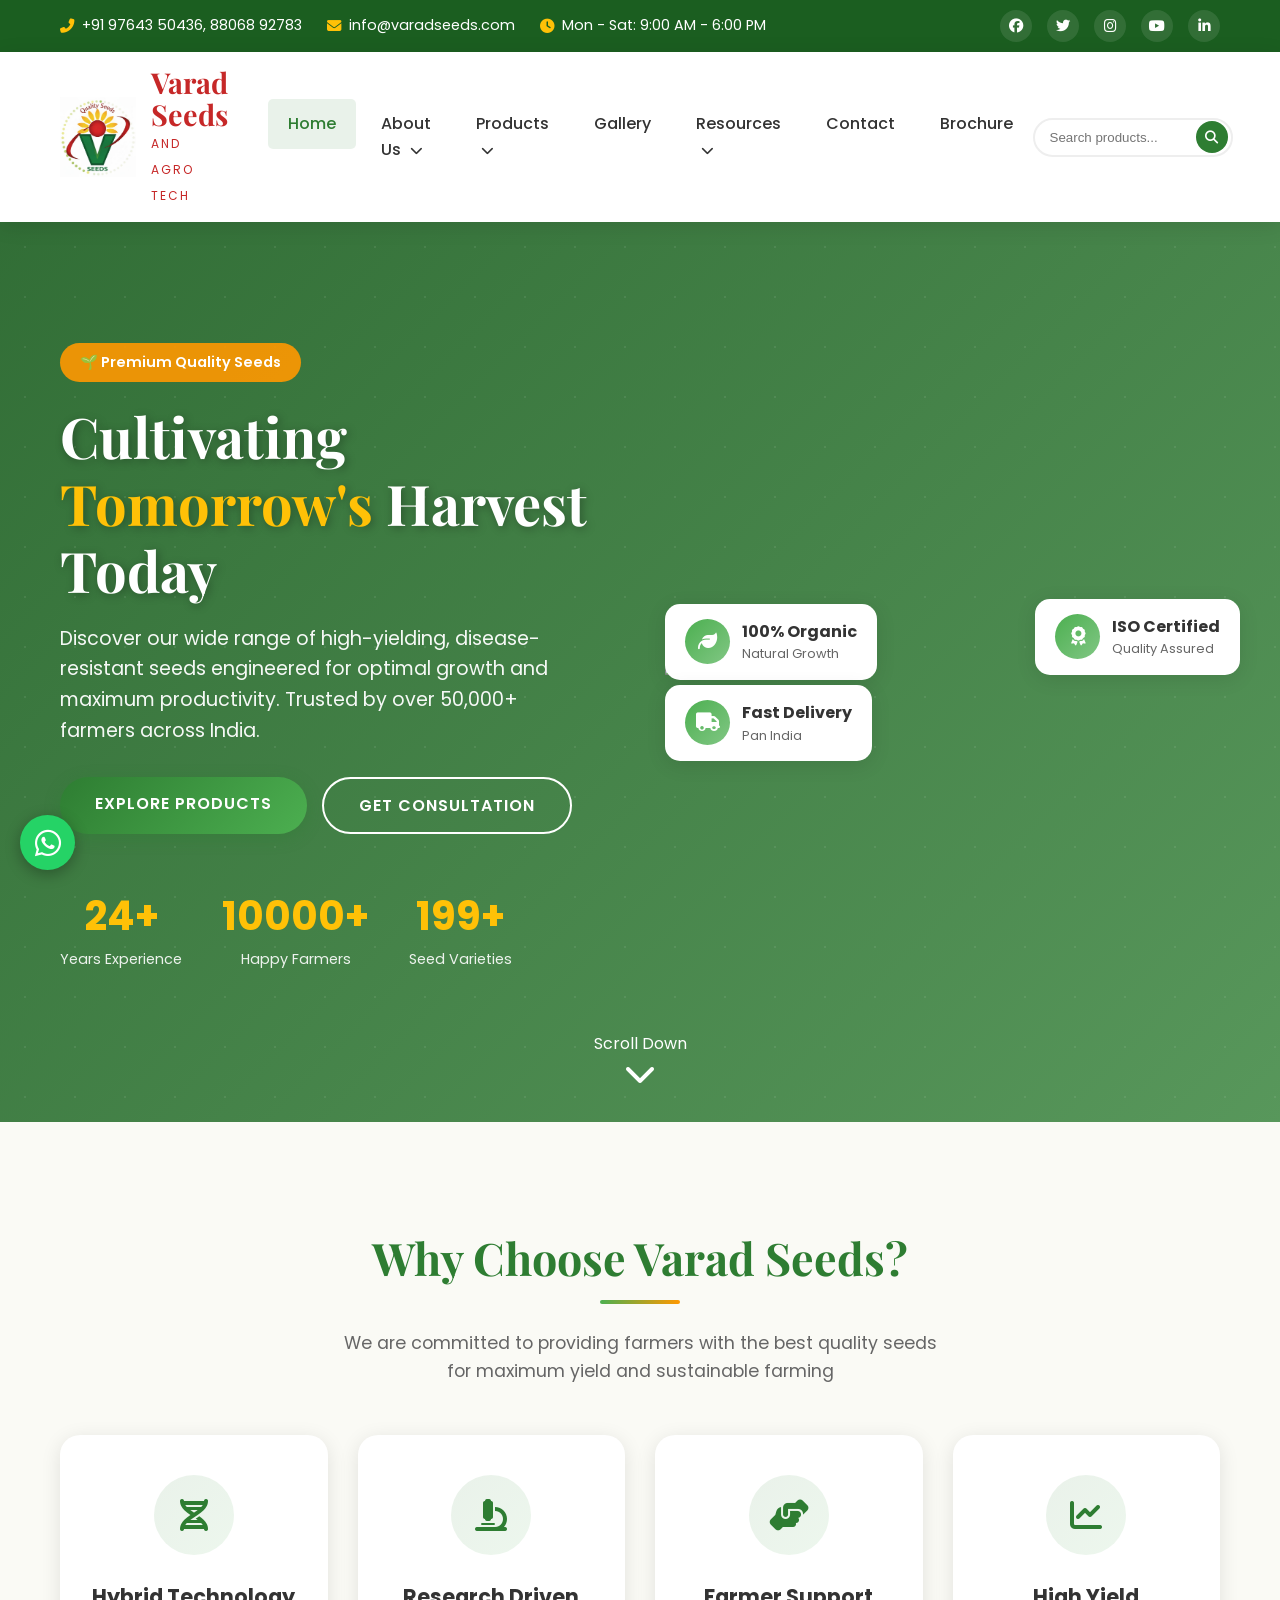
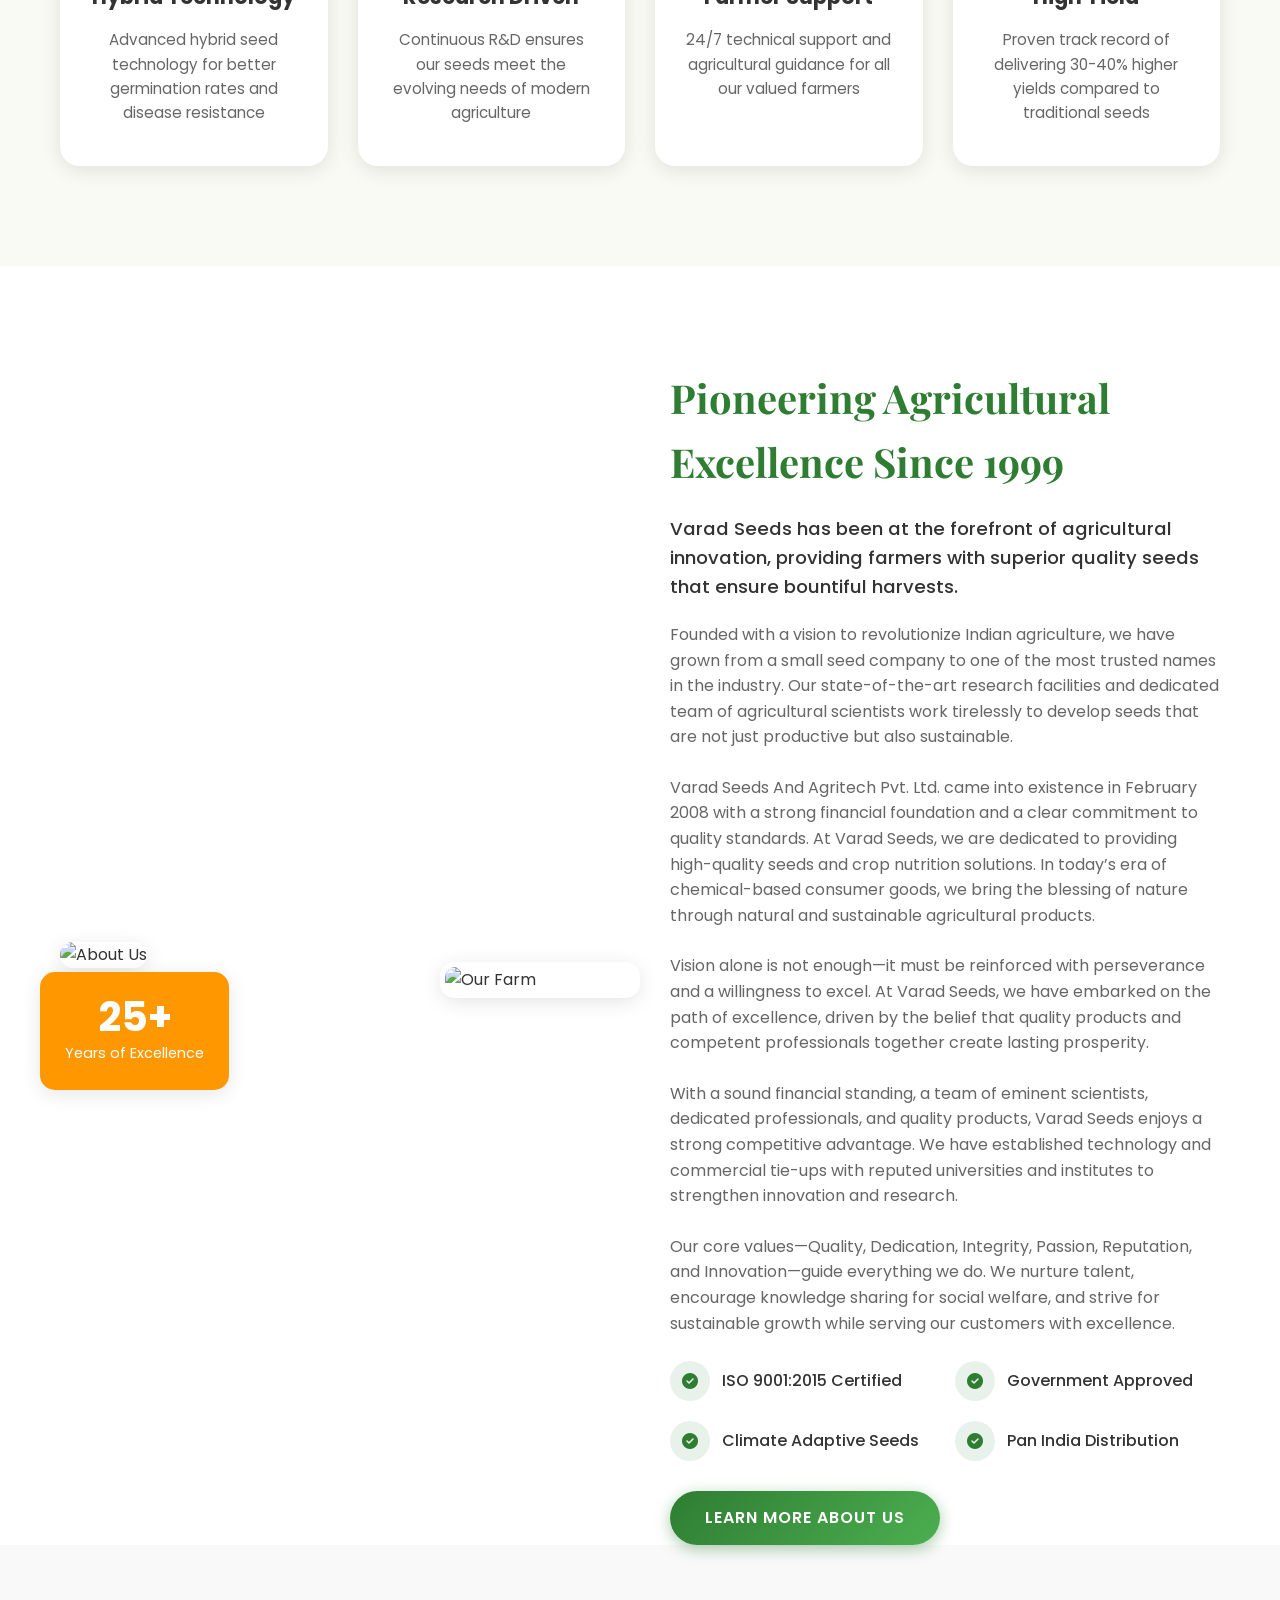
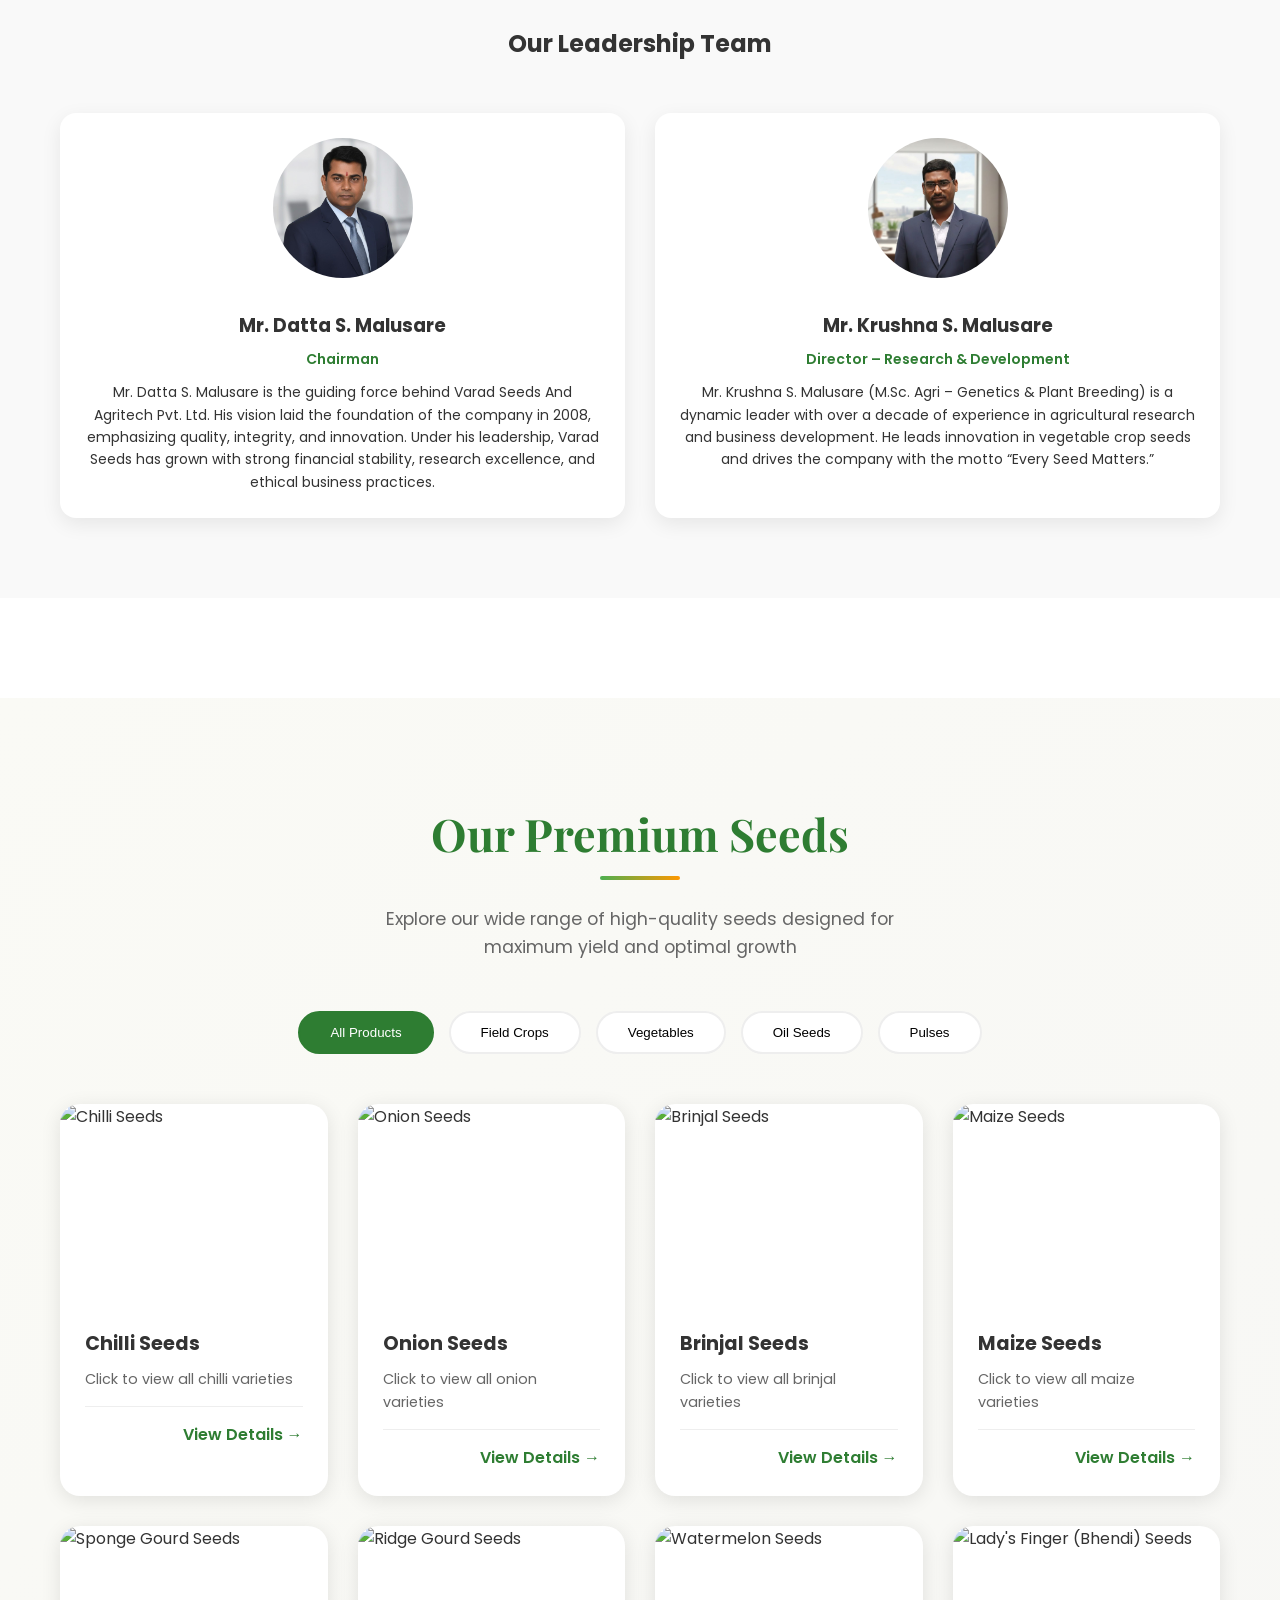
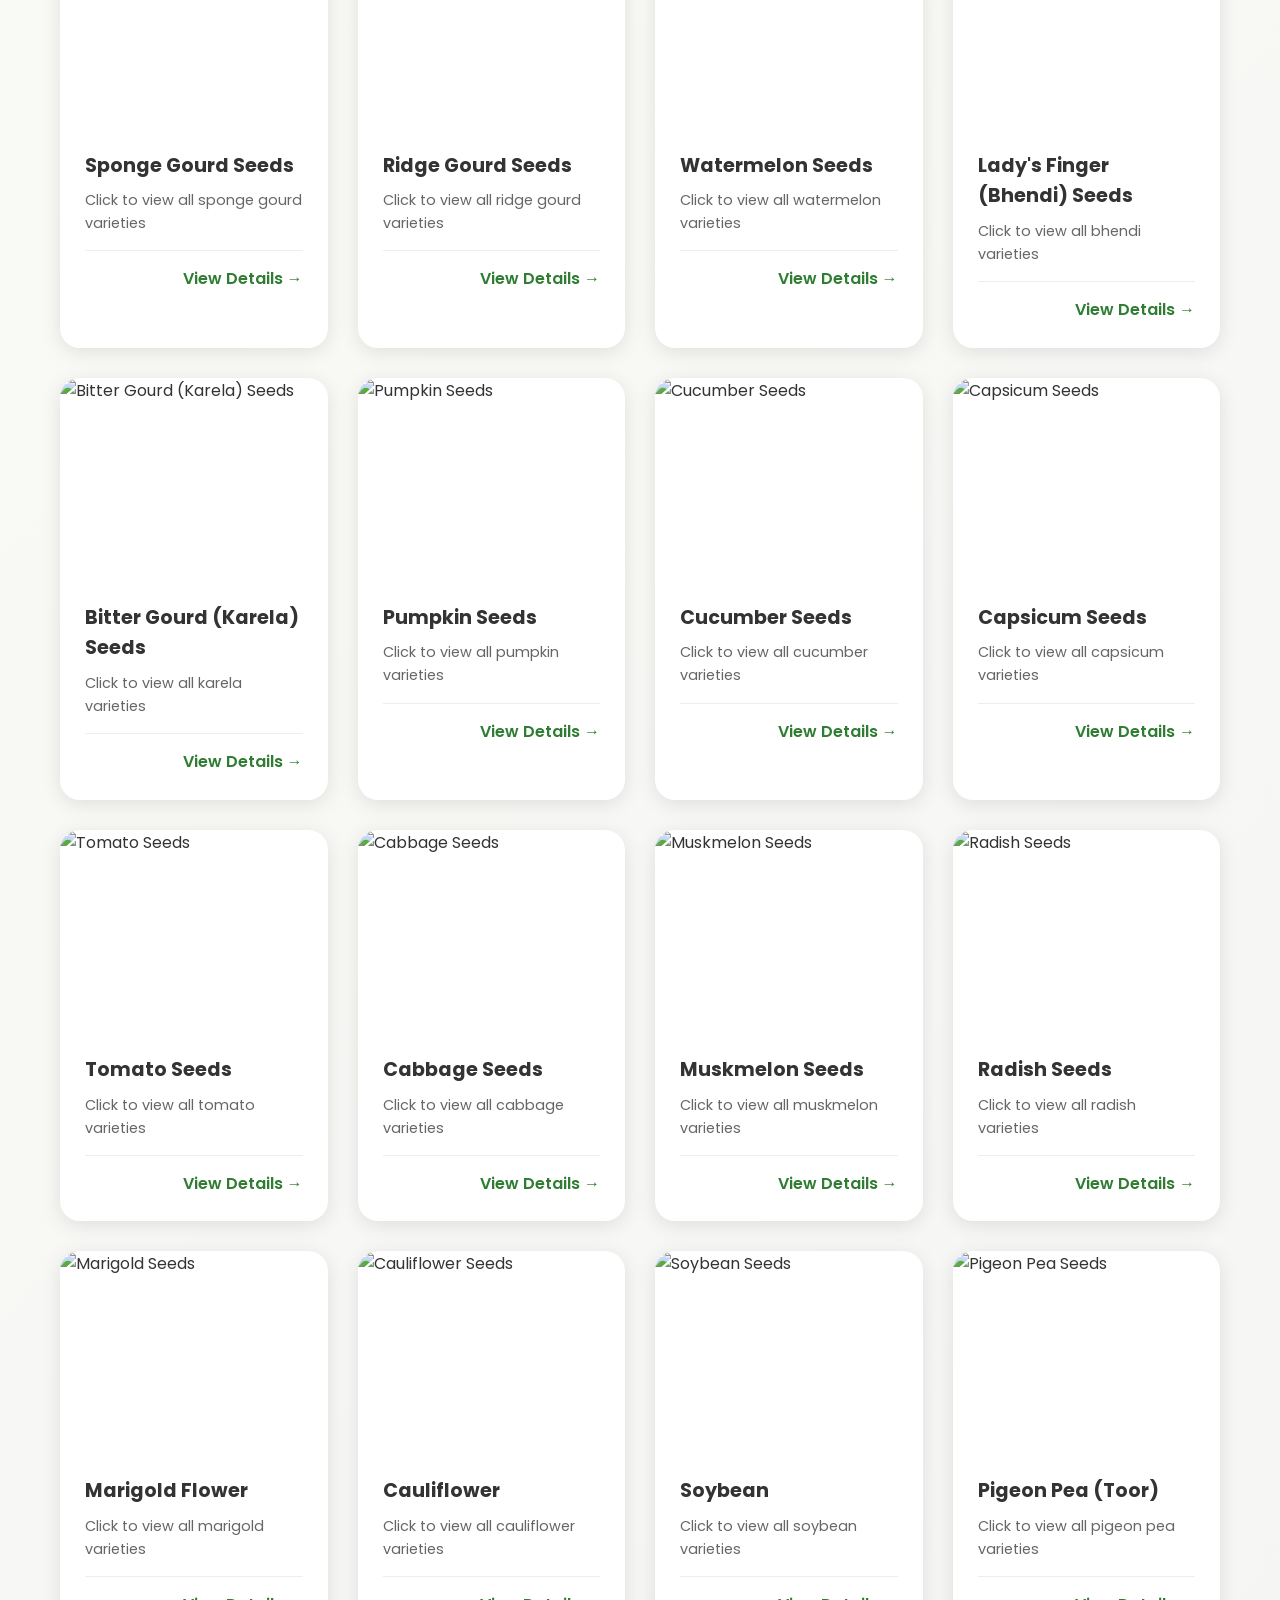
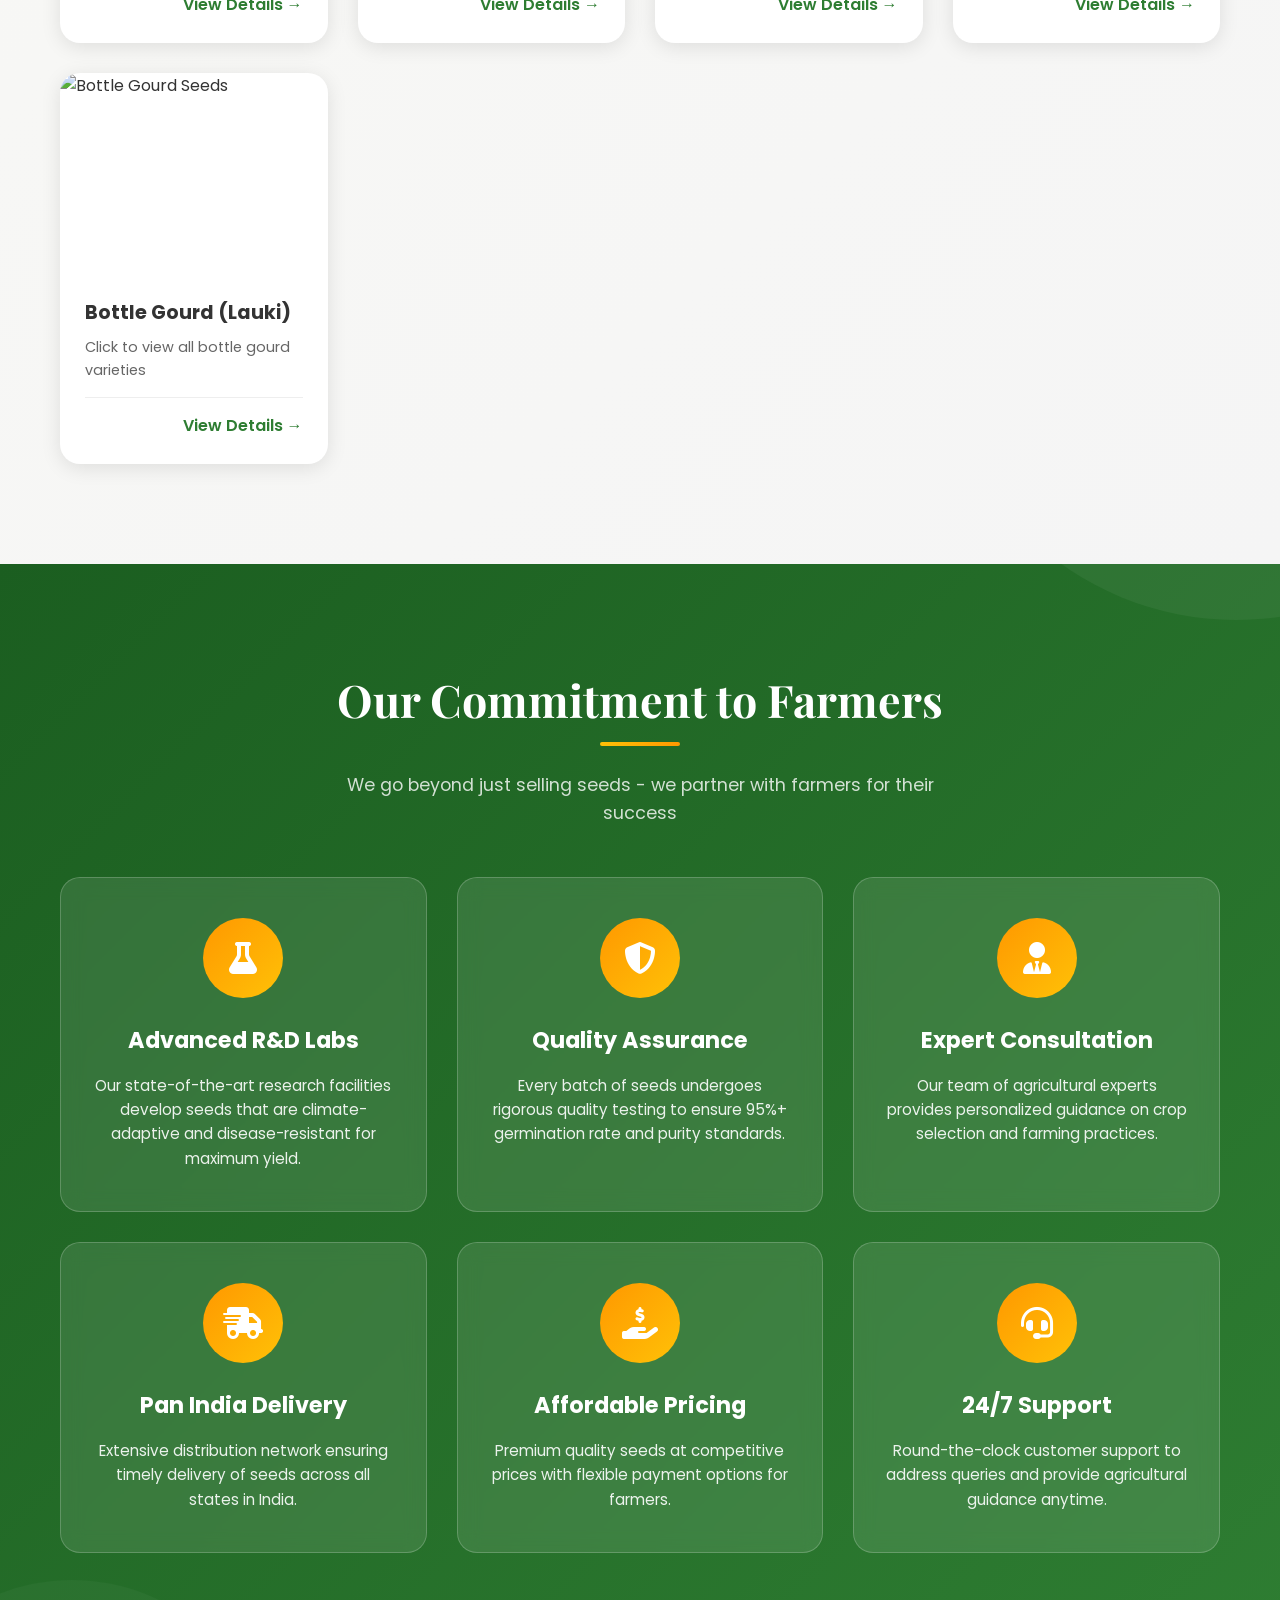
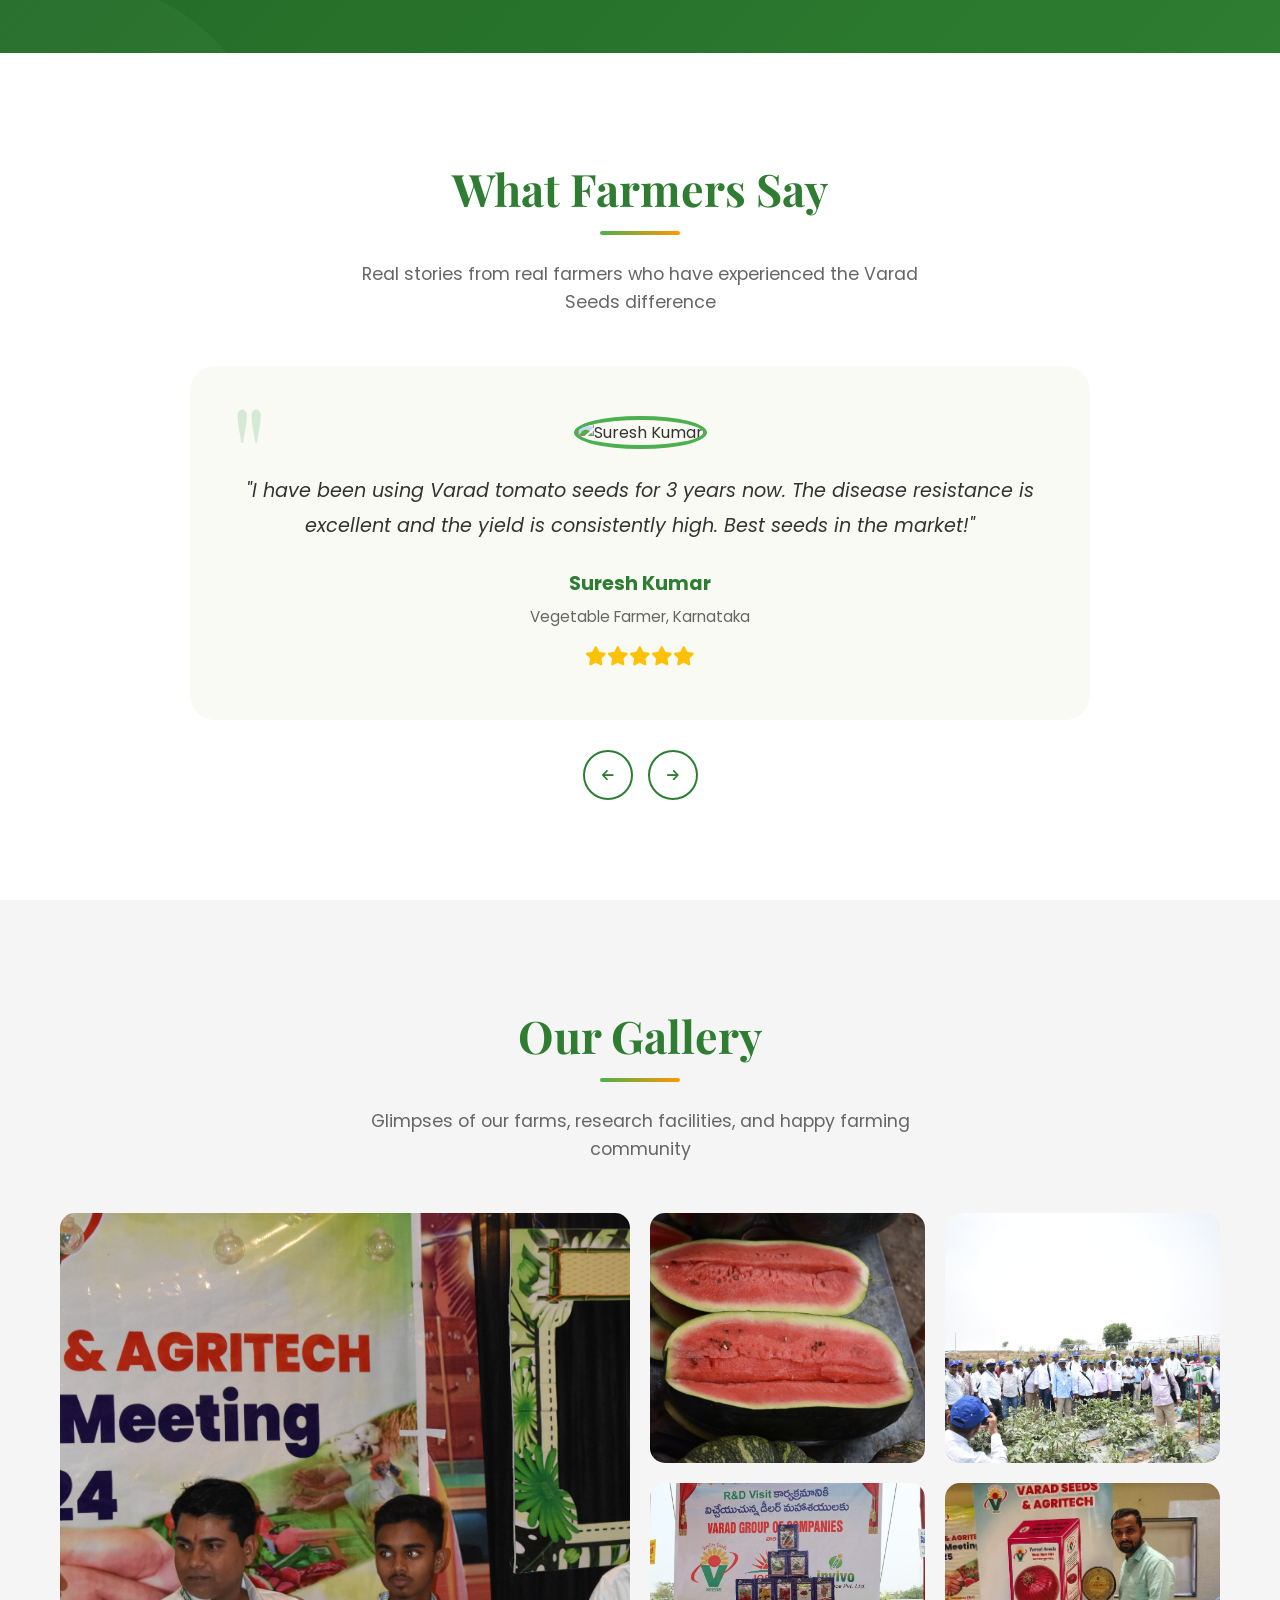
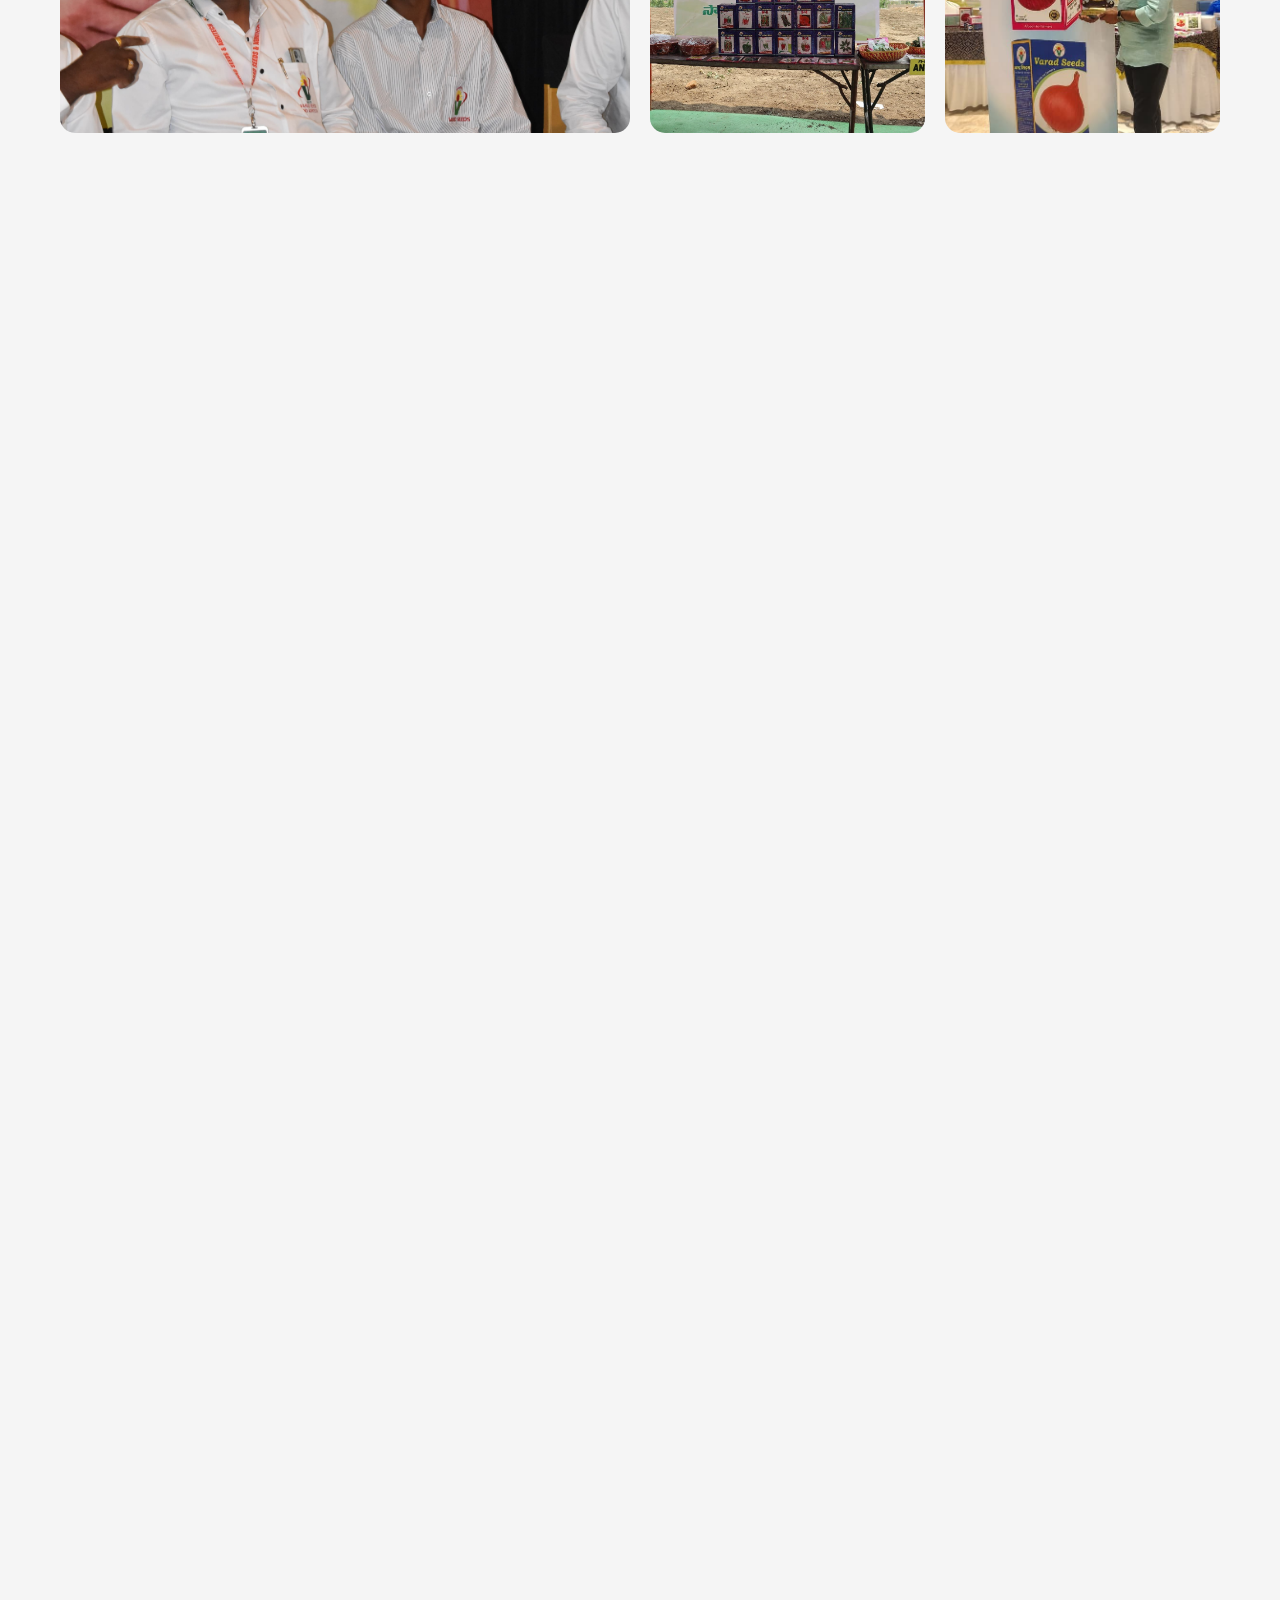
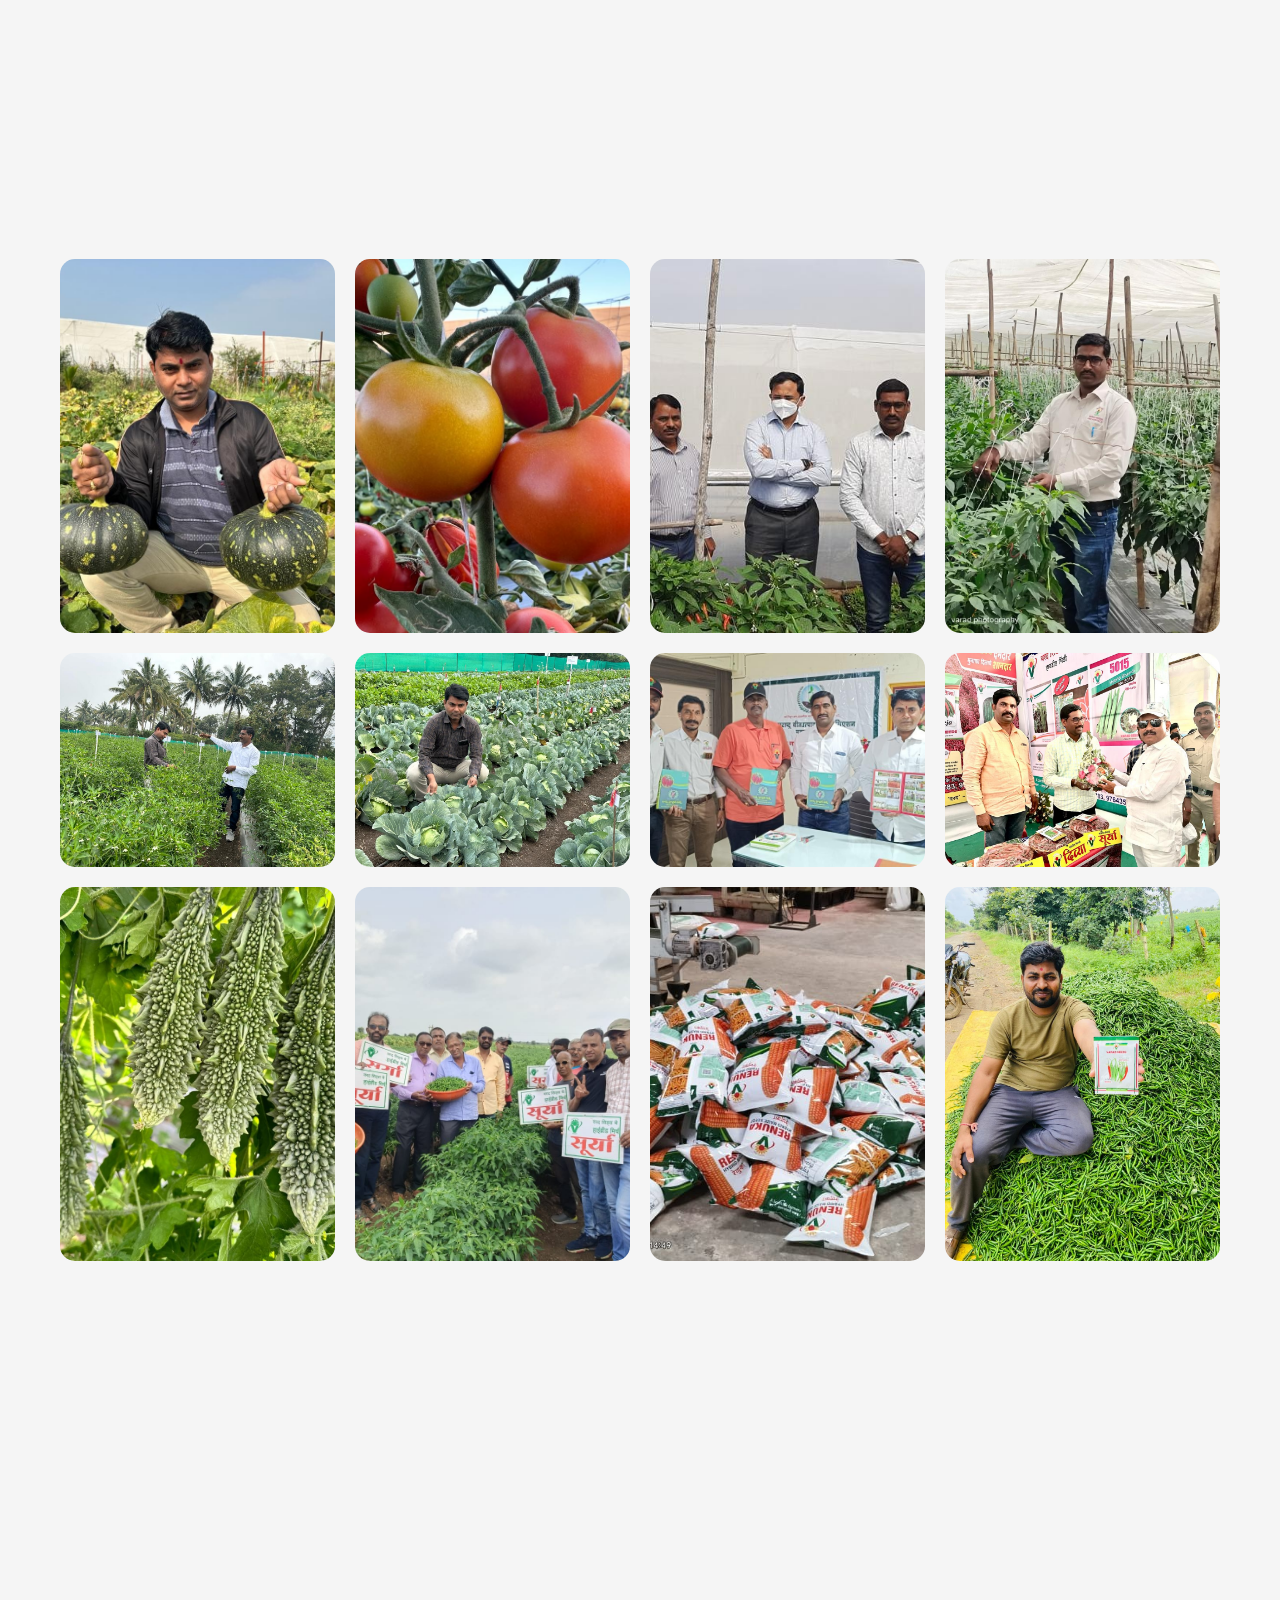
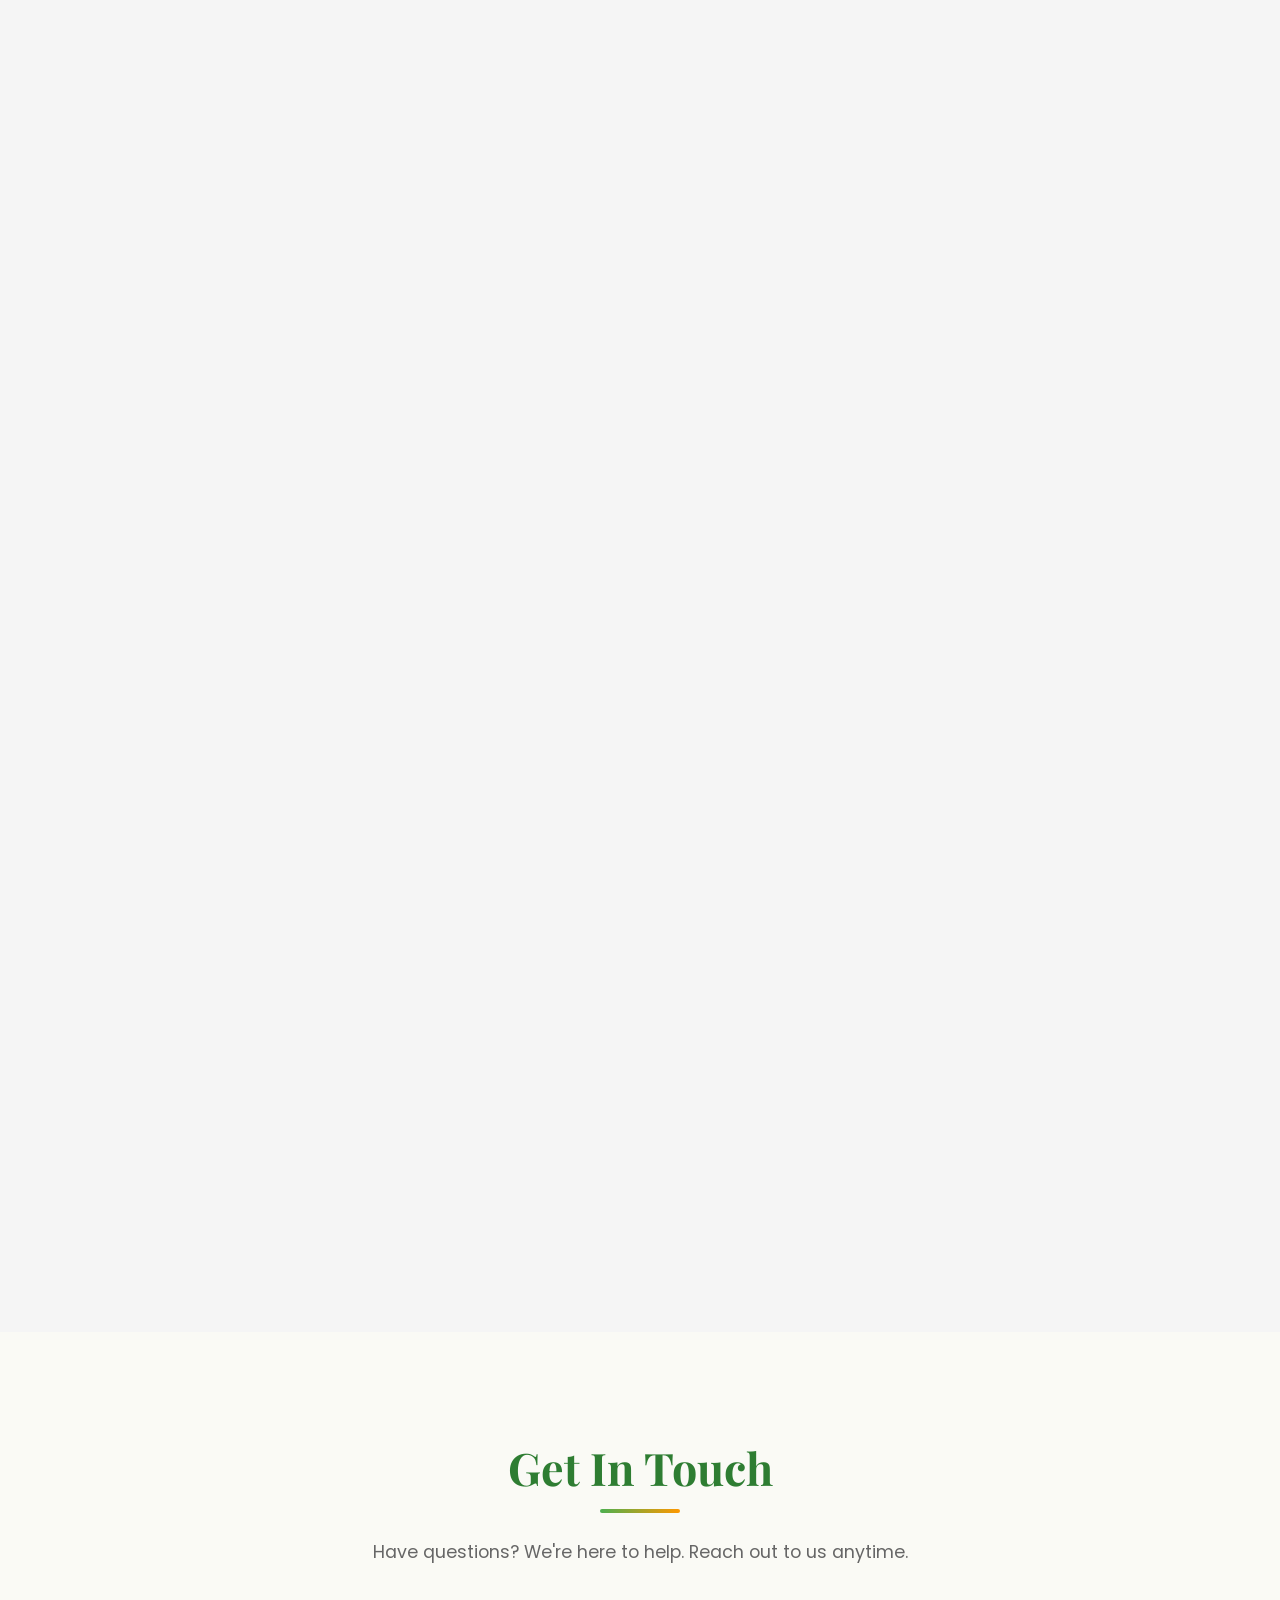
==== index.html @ 97a88491 "Update index.html" ====
<!DOCTYPE html>
  <html lang="en">
  <head>
      <meta charset="UTF-8">
      <meta name="viewport" content="width=device-width, initial-scale=1.0">
      <meta name="description" content="Varad Seeds is a trusted agricultural seed supplier providing high-quality hybrid and crop seeds for farmers across India. Explore vegetable, field crop and specialty seeds with proven yield performance." />
<meta name="robots" content="index, follow" />
<link rel="canonical" href="https://varadseeds.COM/" />

      <title>Varad Seeds | Quality Agricultural & Hybrid Seeds Supplier in India</title>
      <link href="https://fonts.googleapis.com/css2?family=Poppins:wght@300;400;500;600;700;800&family=Playfair+Display:wght@700&display=swap" rel="stylesheet">
      <link rel="stylesheet" href="https://cdnjs.cloudflare.com/ajax/libs/font-awesome/6.4.0/css/all.min.css">
      
      <meta property="og:title" content="Varad Seeds | Quality Agricultural & Hybrid Seeds" />
<meta property="og:description" content="Trusted seed supplier for farmers across India. Explore high-yield hybrid and crop seed varieties." />
<meta property="og:url" content="https://VARADSEEDS.COM/" />
<meta property="og:type" content="website" />
<meta property="og:image" content="https://VARADSEEDS.COM/assets/images/varadseeds.png" />

<meta name="twitter:card" content="summary_large_image" />
<meta name="twitter:title" content="Varad Seeds | Quality Agricultural & Hybrid Seeds" />
<meta name="twitter:description" content="Trusted seed supplier for farmers across India." />
<meta name="twitter:image" content="https://VARADSEEDS.COM/assets/images/varadseeds.png" />

      <style>
           /* ==================== CSS RESET & VARIABLES ==================== */
          /* ===== Chilli Catalog Modal Layout ===== */
  .modal-content.modal-wide{
      max-width: 1100px;
      width: 95%;
  }
  
  .chilli-modal{
      padding: 30px;
  }
  
  .chilli-header{
      display:flex;
      justify-content:space-between;
      align-items:center;
      gap: 15px;
      margin-bottom: 18px;
  }
  
  .chilli-title{
      font-family: 'Playfair Display', serif;
      font-size: 2rem;
      color: var(--primary-green);
  }
  
  .chilli-sub{
      color: var(--text-light);
      margin-top: 4px;
      font-size: 0.95rem;
  }
  
  .chilli-grid{
      display:grid;
      grid-template-columns: repeat(3, 1fr);
      gap: 16px;
      margin-top: 18px;
  }
  
  .chilli-card{
      background: var(--bg-cream);
      border: 1px solid #eee;
      border-radius: 16px;
      overflow:hidden;
      box-shadow: var(--shadow);
      cursor:pointer;
      transition: var(--transition);
  }
  
  .chilli-card:hover{
      transform: translateY(-6px);
      box-shadow: var(--shadow-hover);
  }
  
  .chilli-card img{
      width:100%;
      height:170px;
      object-fit:cover;
      display:block;
  }
  
  .chilli-card .cc-body{
      padding: 14px 16px;
  }
  
  .chilli-card .cc-body h4{
      margin: 0 0 6px;
      color: var(--text-dark);
  }
  
  .chilli-card .cc-body p{
      margin: 0;
      color: var(--text-light);
      font-size: 0.9rem;
  }
  
  .chilli-detail{
      display:grid;
      grid-template-columns: 1.1fr 1fr;
      gap: 18px;
      margin-top: 10px;
      align-items: start;
  }
  
  .chilli-detail-left{
      background: var(--bg-light);
      border: 1px solid #eee;
      border-radius: 18px;
      overflow:hidden;
  }
  
  .chilli-detail-left img{
      width:100%;
      height: 420px;
      object-fit: contain;
      background: #fff;
      display:block;
  }
  
  
  .chilli-actions{
      display:flex;
      gap: 12px;
      flex-wrap: wrap;
      padding: 14px 16px;
  }
  
  /* modal entry motion */
  .modal.active .modal-content{
      animation: chilliPop 220ms ease-out;
  }
  @keyframes chilliPop{
      from{ transform: scale(0.94) translateY(10px); opacity: 0.2; }
      to{ transform: scale(1) translateY(0); opacity: 1; }
  }
  
  /* responsive */
  @media (max-width: 992px){
      .chilli-grid{ grid-template-columns: repeat(2, 1fr); }
      .chilli-detail{ grid-template-columns: 1fr; }
      .chilli-detail-left img{ height: 320px; }
  }
  @media (max-width: 520px){
      .chilli-grid{ grid-template-columns: 1fr; }
  }
  
          :root {
              --primary-green: #2e7d32;
              --secondary-green: #4caf50;
              --light-green: #81c784;
              --dark-green: #1b5e20;
              --accent-orange: #ff9800;
              --accent-yellow: #ffc107;
              --text-dark: #333333;
              --text-light: #666666;
              --bg-light: #f5f5f5;
              --bg-cream: #fafaf5;
              --white: #ffffff;
              --shadow: 0 4px 20px rgba(0,0,0,0.1);
              --shadow-hover: 0 8px 30px rgba(0,0,0,0.15);
              --transition: all 0.3s ease;
          }
  
          * {
              margin: 0;
              padding: 0;
              box-sizing: border-box;
          }
  
          html {
              scroll-behavior: smooth;
          }
  
          body {
              font-family: 'Poppins', sans-serif;
              line-height: 1.6;
              color: var(--text-dark);
              overflow-x: hidden;
          }
  
          a {
              text-decoration: none;
              color: inherit;
          }
  
          ul {
              list-style: none;
          }
  
          img {
              max-width: 100%;
              height: auto;
          }
  
          .container {
              max-width: 1200px;
              margin: 0 auto;
              padding: 0 20px;
          }
  
          .section-title {
              text-align: center;
              margin-bottom: 50px;
          }
  
          .section-title h2 {
              font-family: 'Playfair Display', serif;
              font-size: 2.8rem;
              color: var(--primary-green);
              margin-bottom: 15px;
              position: relative;
              display: inline-block;
          }
  
          .section-title h2::after {
              content: '';
              position: absolute;
              bottom: -10px;
              left: 50%;
              transform: translateX(-50%);
              width: 80px;
              height: 4px;
              background: linear-gradient(90deg, var(--secondary-green), var(--accent-orange));
              border-radius: 2px;
          }
  
          .section-title p {
              color: var(--text-light);
              font-size: 1.1rem;
              max-width: 600px;
              margin: 20px auto 0;
          }
  
          .btn {
              display: inline-block;
              padding: 14px 35px;
              border-radius: 50px;
              font-weight: 600;
              font-size: 1rem;
              cursor: pointer;
              transition: var(--transition);
              border: none;
              text-transform: uppercase;
              letter-spacing: 1px;
          }
  
          .btn-primary {
              background: linear-gradient(135deg, var(--primary-green), var(--secondary-green));
              color: var(--white);
              box-shadow: 0 4px 15px rgba(46, 125, 50, 0.4);
          }
  
          .btn-primary:hover {
              transform: translateY(-3px);
              box-shadow: 0 6px 25px rgba(46, 125, 50, 0.5);
          }
  
          .btn-secondary {
              background: transparent;
              color: var(--white);
              border: 2px solid var(--white);
          }
  
          .btn-secondary:hover {
              background: var(--white);
              color: var(--primary-green);
          }
  
          /* ==================== PRELOADER ==================== */
          .preloader {
              position: fixed;
              top: 0;
              left: 0;
              width: 100%;
              height: 100%;
              background: var(--white);
              display: flex;
              justify-content: center;
              align-items: center;
              z-index: 10000;
              transition: opacity 0.5s ease, visibility 0.5s ease;
          }
  
          .preloader.hidden {
              opacity: 0;
              visibility: hidden;
          }
  
          /* ==================== PRELOADER (LOGO + ROTATING DOTS) ==================== */
  .loader-logo{
    position: relative;
    width: 160px;
    height: 160px;
    display: grid;
    place-items: center;
  }
  
  .loader-logo-img{
    width: 110px;
    height: 110px;
    object-fit: contain;
  }
  
  .loader-ring{
    position: absolute;
    inset: 0;
    border-radius: 50%;
    animation: ringRotate 10s linear infinite;
    background:
      radial-gradient(circle, var(--primary-green) 5px, transparent 6px) 50% 6% / 12px 12px no-repeat,
      radial-gradient(circle, var(--primary-green) 5px, transparent 6px) 72% 12% / 12px 12px no-repeat,
      radial-gradient(circle, var(--primary-green) 5px, transparent 6px) 88% 28% / 12px 12px no-repeat,
      radial-gradient(circle, var(--primary-green) 5px, transparent 6px) 94% 50% / 12px 12px no-repeat,
      radial-gradient(circle, var(--primary-green) 5px, transparent 6px) 88% 72% / 12px 12px no-repeat,
      radial-gradient(circle, var(--primary-green) 5px, transparent 6px) 72% 88% / 12px 12px no-repeat,
      radial-gradient(circle, var(--primary-green) 5px, transparent 6px) 50% 94% / 12px 12px no-repeat,
      radial-gradient(circle, var(--primary-green) 5px, transparent 6px) 28% 88% / 12px 12px no-repeat,
      radial-gradient(circle, var(--primary-green) 5px, transparent 6px) 12% 72% / 12px 12px no-repeat,
      radial-gradient(circle, var(--primary-green) 5px, transparent 6px) 6% 50% / 12px 12px no-repeat,
      radial-gradient(circle, var(--primary-green) 5px, transparent 6px) 12% 28% / 12px 12px no-repeat,
      radial-gradient(circle, var(--primary-green) 5px, transparent 6px) 28% 12% / 12px 12px no-repeat;
  }
  
  @keyframes ringRotate{
    from { transform: rotate(0deg); }
    to   { transform: rotate(360deg); }
  }
  
  
          @keyframes seedBounce {
              0%, 100% { transform: rotate(-45deg) scale(1); opacity: 1; }
              50% { transform: rotate(-45deg) scale(1.3); opacity: 0.7; }
          }
  
          /* ==================== TOP BAR ==================== */
          .top-bar {
              background: var(--dark-green);
              color: var(--white);
              padding: 10px 0;
              font-size: 0.9rem;
          }
  
          .top-bar .container {
              display: flex;
              justify-content: space-between;
              align-items: center;
              flex-wrap: wrap;
          }
  
          .top-bar-left {
              display: flex;
              gap: 25px;
          }
  
          .top-bar-left span {
              display: flex;
              align-items: center;
              gap: 8px;
          }
  
          .top-bar-left i {
              color: var(--accent-yellow);
          }
  
          .top-bar-right {
              display: flex;
              gap: 15px;
          }
  
          .top-bar-right a {
              width: 32px;
              height: 32px;
              display: flex;
              align-items: center;
              justify-content: center;
              background: rgba(255,255,255,0.1);
              border-radius: 50%;
              transition: var(--transition);
          }
  
          .top-bar-right a:hover {
              background: var(--accent-orange);
              transform: translateY(-2px);
          }
  
          /* ==================== HEADER & NAVIGATION ==================== */
          header {
              background: var(--white);
              box-shadow: var(--shadow);
              position: sticky;
              top: 0;
              z-index: 1000;
          }
  
         .header-main {
    display: flex;
    align-items: center;
    padding: 15px 0;
}

  
 .logo {
    display: flex;
    align-items: center;
    gap: 15px;
    margin-right: 40px;
}

  .logo-icon {
    width: auto;
    height: auto;
    background: transparent;
    border-radius: 0;
    display: flex;
    align-items: center;
    justify-content: center;
}

.logo-icon img{
    height: 80px;        /* MAIN CONTROL */
    width: auto;
    max-width: 160px;
    object-fit: contain;
}

  
          @keyframes rotate {
              from { transform: rotate(0deg); }
              to { transform: rotate(360deg); }
          }
  
          .logo-text h1 {
              font-family: 'Playfair Display', serif;
              font-size: 1.8rem;
              color: #c62828;
              line-height: 1.1;
              
          }
  
       .logo-text span {
    font-size: 0.75rem;
    color: #c62828; /* RED */
    text-transform: uppercase;
    letter-spacing: 2px;
}

  
          .nav-menu {
              display: flex;
              gap: 5px;
          }
  
          .nav-menu > li {
              position: relative;
          }
  
          .nav-menu > li > a {
              display: block;
              padding: 12px 20px;
              font-weight: 500;
              color: var(--text-dark);
              transition: var(--transition);
              border-radius: 5px;
          }
  
          .nav-menu > li > a:hover,
          .nav-menu > li > a.active {
              color: var(--primary-green);
              background: rgba(46, 125, 50, 0.1);
          }
  
          .nav-menu > li > a i {
              margin-left: 5px;
              font-size: 0.8rem;
              transition: var(--transition);
          }
  
          .nav-menu > li:hover > a i {
              transform: rotate(180deg);
          }
  
          /* Dropdown Menu */
          .dropdown {
              position: absolute;
              top: 100%;
              left: 0;
              min-width: 220px;
              background: var(--white);
              box-shadow: var(--shadow);
              border-radius: 10px;
              padding: 10px 0;
              opacity: 0;
              visibility: hidden;
              transform: translateY(10px);
              transition: var(--transition);
              z-index: 100;
          }
  
          .nav-menu > li:hover .dropdown {
              opacity: 1;
              visibility: visible;
              transform: translateY(0);
          }
  
          .dropdown li a {
              display: block;
              padding: 10px 20px;
              color: var(--text-dark);
              transition: var(--transition);
          }
  
          .dropdown li a:hover {
              background: rgba(46, 125, 50, 0.1);
              color: var(--primary-green);
              padding-left: 25px;
          }
  
          .dropdown li a i {
              margin-right: 10px;
              color: var(--secondary-green);
          }
  
          /* Mega Menu */
          .mega-menu {
              position: absolute;
              top: 100%;
              left: 50%;
              transform: translateX(-50%) translateY(10px);
              width: 800px;
              background: var(--white);
              box-shadow: var(--shadow);
              border-radius: 15px;
              padding: 30px;
              opacity: 0;
              visibility: hidden;
              transition: var(--transition);
              z-index: 100;
          }
  
          .nav-menu > li:hover .mega-menu {
              opacity: 1;
              visibility: visible;
              transform: translateX(-50%) translateY(0);
          }
  
          .mega-menu-grid {
              display: grid;
              grid-template-columns: repeat(4, 1fr);
              gap: 25px;
          }
  
          .mega-menu-col h4 {
              color: var(--primary-green);
              font-size: 1.1rem;
              margin-bottom: 15px;
              padding-bottom: 10px;
              border-bottom: 2px solid var(--light-green);
          }
  
          .mega-menu-col ul li a {
              display: flex;
              align-items: center;
              gap: 8px;
              padding: 8px 0;
              color: var(--text-light);
              transition: var(--transition);
          }
  
          .mega-menu-col ul li a:hover {
              color: var(--primary-green);
              transform: translateX(5px);
          }
  
          .mega-menu-col ul li a i {
              color: var(--accent-orange);
              font-size: 0.8rem;
          }
  
          .header-actions {
              display: flex;
              align-items: center;
              gap: 15px;
          }
  
          .search-box {
              position: relative;
          }
  
          .search-box input {
              padding: 10px 40px 10px 15px;
              border: 2px solid #eee;
              border-radius: 25px;
              width: 200px;
              transition: var(--transition);
          }
  
          .search-box input:focus {
              border-color: var(--secondary-green);
              outline: none;
              width: 250px;
          }
  
          .search-box button {
              position: absolute;
              right: 5px;
              top: 50%;
              transform: translateY(-50%);
              background: var(--primary-green);
              color: var(--white);
              border: none;
              width: 32px;
              height: 32px;
              border-radius: 50%;
              cursor: pointer;
              transition: var(--transition);
          }
  
          .search-box button:hover {
              background: var(--dark-green);
          }
  
          .mobile-toggle {
              display: none;
              flex-direction: column;
              gap: 5px;
              cursor: pointer;
              padding: 10px;
          }
  
          .mobile-toggle span {
              width: 25px;
              height: 3px;
              background: var(--primary-green);
              border-radius: 3px;
              transition: var(--transition);
          }
  
          /* ==================== HERO SECTION ==================== */
          .hero {
              position: relative;
              min-height: 100vh;
              display: flex;
              align-items: center;
              background: linear-gradient(135deg, rgba(27, 94, 32, 0.9), rgba(46, 125, 50, 0.8)),
                          url('https://images.unsplash.com/photo-1574943320219-553eb213f72d?w=1920') center/cover;
              overflow: hidden;
          }
  
          .hero::before {
              content: '';
              position: absolute;
              top: 0;
              left: 0;
              width: 100%;
              height: 100%;
              background: url('data:image/svg+xml,<svg xmlns="http://www.w3.org/2000/svg" viewBox="0 0 100 100"><circle cx="50" cy="50" r="2" fill="rgba(255,255,255,0.1)"/></svg>') repeat;
              background-size: 50px;
              animation: movePattern 20s linear infinite;
          }
  
          @keyframes movePattern {
              from { transform: translateX(0) translateY(0); }
              to { transform: translateX(50px) translateY(50px); }
          }
  
          .hero-content {
              position: relative;
              z-index: 2;
              display: grid;
              grid-template-columns: 1fr 1fr;
              gap: 50px;
              align-items: center;
          }
  
          .hero-text {
              color: var(--white);
          }
  
          .hero-badge {
              display: inline-block;
              background: rgba(255, 152, 0, 0.9);
              padding: 8px 20px;
              border-radius: 50px;
              font-size: 0.9rem;
              font-weight: 600;
              margin-bottom: 20px;
              animation: pulse 2s infinite;
          }
  
          @keyframes pulse {
              0%, 100% { transform: scale(1); }
              50% { transform: scale(1.05); }
          }
  
          .hero-text h1 {
              font-family: 'Playfair Display', serif;
              font-size: 3.5rem;
              line-height: 1.2;
              margin-bottom: 20px;
              text-shadow: 2px 2px 10px rgba(0,0,0,0.3);
          }
  
          .hero-text h1 span {
              color: var(--accent-yellow);
          }
  
          .hero-text p {
              font-size: 1.2rem;
              margin-bottom: 30px;
              opacity: 0.95;
              max-width: 500px;
          }
  
          .hero-buttons {
              display: flex;
              gap: 15px;
              flex-wrap: wrap;
          }
  
          .hero-stats {
              display: flex;
              gap: 40px;
              margin-top: 50px;
          }
  
          .stat-item {
              text-align: center;
          }
  
          .stat-item h3 {
              font-size: 2.5rem;
              font-weight: 700;
              color: var(--accent-yellow);
          }
  
          .stat-item p {
              font-size: 0.9rem;
              opacity: 0.9;
          }
  
          .hero-image {
              position: relative;
          }
  
          .hero-image-main {
              width: 100%;
              max-width: 500px;
              animation: float 6s ease-in-out infinite;
          }
  
          @keyframes float {
              0%, 100% { transform: translateY(0); }
              50% { transform: translateY(-20px); }
          }
  
          .floating-card {
              position: absolute;
              background: var(--white);
              padding: 15px 20px;
              border-radius: 15px;
              box-shadow: var(--shadow);
              display: flex;
              align-items: center;
              gap: 12px;
              animation: floatCard 4s ease-in-out infinite;
          }
  
          .floating-card:nth-child(1) {
              top: 10%;
              right: 0;
              animation-delay: 0s;
          }
  
          .floating-card:nth-child(2) {
              bottom: 20%;
              left: 0;
              animation-delay: 1s;
          }
  
          .floating-card:nth-child(3) {
              bottom: 40%;
              right: -20px;
              animation-delay: 2s;
          }
  
          @keyframes floatCard {
              0%, 100% { transform: translateY(0) rotate(0deg); }
              50% { transform: translateY(-10px) rotate(2deg); }
          }
  
          .floating-card .icon {
              width: 45px;
              height: 45px;
              background: linear-gradient(135deg, var(--secondary-green), var(--light-green));
              border-radius: 50%;
              display: flex;
              align-items: center;
              justify-content: center;
              color: var(--white);
              font-size: 1.2rem;
          }
  
          .floating-card .text h4 {
              font-size: 1rem;
              color: var(--text-dark);
          }
  
          .floating-card .text p {
              font-size: 0.8rem;
              color: var(--text-light);
          }
  
          /* Hero Scroll Indicator */
          .scroll-indicator {
              position: absolute;
              bottom: 30px;
              left: 50%;
              transform: translateX(-50%);
              color: var(--white);
              text-align: center;
              animation: bounce 2s infinite;
          }
  
          @keyframes bounce {
              0%, 100% { transform: translateX(-50%) translateY(0); }
              50% { transform: translateX(-50%) translateY(10px); }
          }
  
          .scroll-indicator i {
              font-size: 2rem;
          }
  
          /* ==================== FEATURES SECTION ==================== */
          .features {
              padding: 100px 0;
              background: var(--bg-cream);
          }
  
          .features-grid {
              display: grid;
              grid-template-columns: repeat(4, 1fr);
              gap: 30px;
          }
  
          .feature-card {
              background: var(--white);
              padding: 40px 30px;
              border-radius: 20px;
              text-align: center;
              box-shadow: var(--shadow);
              transition: var(--transition);
              position: relative;
              overflow: hidden;
          }
  
          .feature-card::before {
              content: '';
              position: absolute;
              top: 0;
              left: 0;
              width: 100%;
              height: 4px;
              background: linear-gradient(90deg, var(--secondary-green), var(--accent-orange));
              transform: scaleX(0);
              transition: var(--transition);
          }
  
          .feature-card:hover::before {
              transform: scaleX(1);
          }
  
          .feature-card:hover {
              transform: translateY(-10px);
              box-shadow: var(--shadow-hover);
          }
  
          .feature-icon {
              width: 80px;
              height: 80px;
              background: linear-gradient(135deg, rgba(46, 125, 50, 0.1), rgba(76, 175, 80, 0.1));
              border-radius: 50%;
              display: flex;
              align-items: center;
              justify-content: center;
              margin: 0 auto 25px;
              transition: var(--transition);
          }
  
          .feature-card:hover .feature-icon {
              background: linear-gradient(135deg, var(--primary-green), var(--secondary-green));
          }
  
          .feature-icon i {
              font-size: 2rem;
              color: var(--primary-green);
              transition: var(--transition);
          }
  
          .feature-card:hover .feature-icon i {
              color: var(--white);
          }
  
          .feature-card h3 {
              font-size: 1.3rem;
              color: var(--text-dark);
              margin-bottom: 15px;
          }
  
          .feature-card p {
              color: var(--text-light);
              font-size: 0.95rem;
          }
  
          /* ==================== ABOUT SECTION ==================== */
          .about {
              padding: 100px 0;
              background: var(--white);
          }
  
          .about-content {
              display: grid;
              grid-template-columns: 1fr 1fr;
              gap: 60px;
              align-items: center;
          }
  
          .about-images {
              position: relative;
          }
  
          .about-img-main {
              width: 100%;
              border-radius: 20px;
              box-shadow: var(--shadow);
          }
  
          .about-img-secondary {
              position: absolute;
              bottom: -30px;
              right: -30px;
              width: 200px;
              border-radius: 15px;
              border: 5px solid var(--white);
              box-shadow: var(--shadow);
          }
  
          .experience-badge {
              position: absolute;
              top: 30px;
              left: -20px;
              background: var(--accent-orange);
              color: var(--white);
              padding: 25px;
              border-radius: 15px;
              text-align: center;
              box-shadow: var(--shadow);
          }
  
          .experience-badge h3 {
              font-size: 2.5rem;
              font-weight: 700;
              line-height: 1;
          }
  
          .experience-badge p {
              font-size: 0.9rem;
              margin-top: 5px;
          }
  
          .about-text h2 {
              font-family: 'Playfair Display', serif;
              font-size: 2.5rem;
              color: var(--primary-green);
              margin-bottom: 20px;
          }
  
          .about-text .lead {
              font-size: 1.15rem;
              color: var(--text-dark);
              font-weight: 500;
              margin-bottom: 20px;
          }
  
          .about-text p {
              color: var(--text-light);
              margin-bottom: 25px;
          }
  
          .about-features {
              display: grid;
              grid-template-columns: 1fr 1fr;
              gap: 20px;
              margin-bottom: 30px;
          }
  
          .about-feature {
              display: flex;
              align-items: center;
              gap: 12px;
          }
  
          .about-feature i {
              width: 40px;
              height: 40px;
              background: rgba(46, 125, 50, 0.1);
              border-radius: 50%;
              display: flex;
              align-items: center;
              justify-content: center;
              color: var(--primary-green);
          }
  
          .about-feature span {
              font-weight: 500;
              color: var(--text-dark);
          }
  
          /* ==================== PRODUCTS SECTION ==================== */
          .products {
              padding: 100px 0;
              background: linear-gradient(135deg, var(--bg-cream), var(--bg-light));
          }
  
          .product-categories {
              display: flex;
              justify-content: center;
              gap: 15px;
              margin-bottom: 50px;
              flex-wrap: wrap;
          }
  
          .category-btn {
              padding: 12px 30px;
              background: var(--white);
              border: 2px solid #eee;
              border-radius: 50px;
              cursor: pointer;
              font-weight: 500;
              transition: var(--transition);
          }
  
          .category-btn:hover,
          .category-btn.active {
              background: var(--primary-green);
              color: var(--white);
              border-color: var(--primary-green);
          }
  
          .products-grid {
              display: grid;
              grid-template-columns: repeat(4, 1fr);
              gap: 30px;
          }
  
          .product-card {
              background: var(--white);
              border-radius: 20px;
              overflow: hidden;
              box-shadow: var(--shadow);
              transition: var(--transition);
              position: relative;
          }
  
          .product-card:hover {
              transform: translateY(-10px);
              box-shadow: var(--shadow-hover);
          }
  
          .product-badge {
              position: absolute;
              top: 15px;
              left: 15px;
              background: var(--accent-orange);
              color: var(--white);
              padding: 5px 15px;
              border-radius: 20px;
              font-size: 0.8rem;
              font-weight: 600;
              z-index: 2;
          }
  
          .product-badge.new {
              background: var(--secondary-green);
          }
  
          .product-image {
              position: relative;
              height: 200px;
              overflow: hidden;
          }
  
          .product-image img {
              width: 100%;
              height: 100%;
              object-fit: cover;
              transition: var(--transition);
          }
  
          .product-card:hover .product-image img {
              transform: scale(1.1);
          }
  
          .product-overlay {
              position: absolute;
              top: 0;
              left: 0;
              width: 100%;
              height: 100%;
              background: rgba(46, 125, 50, 0.8);
              display: flex;
              align-items: center;
              justify-content: center;
              gap: 15px;
              opacity: 0;
              transition: var(--transition);
          }
  
          .product-card:hover .product-overlay {
              opacity: 1;
          }
  
          .product-overlay a {
              width: 45px;
              height: 45px;
              background: var(--white);
              border-radius: 50%;
              display: flex;
              align-items: center;
              justify-content: center;
              color: var(--primary-green);
              transition: var(--transition);
              transform: translateY(20px);
          }
  
          .product-card:hover .product-overlay a {
              transform: translateY(0);
          }
  
          .product-overlay a:hover {
              background: var(--accent-orange);
              color: var(--white);
          }
  
          .product-info {
              padding: 25px;
          }
  
          .product-info h3 {
              font-size: 1.2rem;
              color: var(--text-dark);
              margin-bottom: 8px;
              transition: var(--transition);
          }
  
          .product-card:hover .product-info h3 {
              color: var(--primary-green);
          }
  
          .product-info .variety {
              color: var(--text-light);
              font-size: 0.9rem;
              margin-bottom: 15px;
          }
  
          .product-meta {
              display: flex;
              justify-content: space-between;
              align-items: center;
              padding-top: 15px;
              border-top: 1px solid #eee;
          }
  
          .product-price {
              font-size: 1.3rem;
              font-weight: 700;
              color: var(--primary-green);
          }
  
          .product-rating {
              display: flex;
              gap: 3px;
          }
  
          .product-rating i {
              color: var(--accent-yellow);
              font-size: 0.9rem;
          }
  
          /* ==================== WHY CHOOSE US ==================== */
          .why-choose {
              padding: 100px 0;
              background: linear-gradient(135deg, var(--dark-green), var(--primary-green));
              color: var(--white);
              position: relative;
              overflow: hidden;
          }
  
          .why-choose::before {
              content: '';
              position: absolute;
              top: -50%;
              right: -20%;
              width: 600px;
              height: 600px;
              background: rgba(255,255,255,0.05);
              border-radius: 50%;
          }
  
          .why-choose::after {
              content: '';
              position: absolute;
              bottom: -30%;
              left: -10%;
              width: 400px;
              height: 400px;
              background: rgba(255,255,255,0.03);
              border-radius: 50%;
          }
  
          .why-choose .section-title h2 {
              color: var(--white);
          }
  
          .why-choose .section-title h2::after {
              background: linear-gradient(90deg, var(--accent-yellow), var(--accent-orange));
          }
  
          .why-choose .section-title p {
              color: rgba(255,255,255,0.8);
          }
  
          .why-grid {
              display: grid;
              grid-template-columns: repeat(3, 1fr);
              gap: 30px;
              position: relative;
              z-index: 2;
          }
  
          .why-card {
              background: rgba(255,255,255,0.1);
              backdrop-filter: blur(10px);
              padding: 40px 30px;
              border-radius: 20px;
              text-align: center;
              border: 1px solid rgba(255,255,255,0.2);
              transition: var(--transition);
          }
  
          .why-card:hover {
              background: rgba(255,255,255,0.15);
              transform: translateY(-10px);
          }
  
          .why-card .icon {
              width: 80px;
              height: 80px;
              background: linear-gradient(135deg, var(--accent-orange), var(--accent-yellow));
              border-radius: 50%;
              display: flex;
              align-items: center;
              justify-content: center;
              margin: 0 auto 25px;
          }
  
          .why-card .icon i {
              font-size: 2rem;
              color: var(--white);
          }
  
          .why-card h3 {
              font-size: 1.4rem;
              margin-bottom: 15px;
          }
  
          .why-card p {
              opacity: 0.9;
              font-size: 0.95rem;
          }
  
          /* ==================== TESTIMONIALS ==================== */
          .testimonials {
              padding: 100px 0;
              background: var(--white);
          }
  
          .testimonial-slider {
              max-width: 900px;
              margin: 0 auto;
              position: relative;
          }
  
          .testimonial-card {
              background: var(--bg-cream);
              padding: 50px;
              border-radius: 25px;
              text-align: center;
              position: relative;
          }
  
          .testimonial-card::before {
              content: '"';
              position: absolute;
              top: 20px;
              left: 40px;
              font-size: 8rem;
              font-family: 'Playfair Display', serif;
              color: var(--light-green);
              opacity: 0.3;
              line-height: 1;
          }
  
          .testimonial-image {
              width: 100px;
              height: 100px;
              border-radius: 50%;
              object-fit: cover;
              border: 4px solid var(--secondary-green);
              margin-bottom: 25px;
          }
  
          .testimonial-card p {
              font-size: 1.2rem;
              color: var(--text-dark);
              font-style: italic;
              margin-bottom: 25px;
              line-height: 1.8;
          }
  
          .testimonial-card h4 {
              color: var(--primary-green);
              font-size: 1.2rem;
              margin-bottom: 5px;
          }
  
          .testimonial-card span {
              color: var(--text-light);
              font-size: 0.95rem;
          }
  
          .testimonial-rating {
              margin-top: 15px;
          }
  
          .testimonial-rating i {
              color: var(--accent-yellow);
              font-size: 1.2rem;
          }
  
          .testimonial-nav {
              display: flex;
              justify-content: center;
              gap: 15px;
              margin-top: 30px;
          }
  
          .testimonial-nav button {
              width: 50px;
              height: 50px;
              border: 2px solid var(--primary-green);
              background: transparent;
              border-radius: 50%;
              cursor: pointer;
              color: var(--primary-green);
              transition: var(--transition);
          }
  
          .testimonial-nav button:hover {
              background: var(--primary-green);
              color: var(--white);
          }
  
          /* ==================== GALLERY ==================== */
          .gallery {
              padding: 100px 0;
              background: var(--bg-light);
          }
  
          .gallery-grid {
              display: grid;
              grid-template-columns: repeat(4, 1fr);
              grid-template-rows: repeat(2, 250px);
              gap: 20px;
          }
          .gallery-item:nth-child(1){
    grid-column: auto;
    grid-row: auto;
}

  
          .gallery-item {
              position: relative;
              border-radius: 15px;
              overflow: hidden;
              cursor: pointer;
          }
  
          .gallery-item:nth-child(1) {
              grid-column: span 2;
              grid-row: span 2;
          }
  
          .gallery-item img {
              width: 100%;
              height: 100%;
              object-fit: cover;
              transition: var(--transition);
          }
  
          .gallery-item:hover img {
              transform: scale(1.1);
          }
  
          .gallery-overlay {
              position: absolute;
              top: 0;
              left: 0;
              width: 100%;
              height: 100%;
              background: linear-gradient(to top, rgba(27, 94, 32, 0.9), transparent);
              display: flex;
              flex-direction: column;
              justify-content: flex-end;
              padding: 25px;
              opacity: 0;
              transition: var(--transition);
          }
  
          .gallery-item:hover .gallery-overlay {
              opacity: 1;
          }
  
          .gallery-overlay h4 {
              color: var(--white);
              font-size: 1.2rem;
              margin-bottom: 5px;
          }
  
          .gallery-overlay p {
              color: rgba(255,255,255,0.8);
              font-size: 0.9rem;
          }
  
          /* ==================== BLOG SECTION ==================== */
          .blog {
              padding: 100px 0;
              background: var(--white);
          }
  
          .blog-grid {
              display: grid;
              grid-template-columns: repeat(3, 1fr);
              gap: 30px;
          }
  
          .blog-card {
              background: var(--white);
              border-radius: 20px;
              overflow: hidden;
              box-shadow: var(--shadow);
              transition: var(--transition);
          }
  
          .blog-card:hover {
              transform: translateY(-10px);
              box-shadow: var(--shadow-hover);
          }
  
          .blog-image {
              position: relative;
              height: 220px;
              overflow: hidden;
          }
  
          .blog-image img {
              width: 100%;
              height: 100%;
              object-fit: cover;
              transition: var(--transition);
          }
  
          .blog-card:hover .blog-image img {
              transform: scale(1.1);
          }
  
          .blog-date {
              position: absolute;
              top: 20px;
              left: 20px;
              background: var(--primary-green);
              color: var(--white);
              padding: 10px 15px;
              border-radius: 10px;
              text-align: center;
          }
  
          .blog-date span {
              display: block;
              font-size: 1.5rem;
              font-weight: 700;
              line-height: 1;
          }
  
          .blog-date small {
              font-size: 0.8rem;
              text-transform: uppercase;
          }
  
          .blog-content {
              padding: 25px;
          }
  
          .blog-meta {
              display: flex;
              gap: 20px;
              margin-bottom: 15px;
              color: var(--text-light);
              font-size: 0.9rem;
          }
  
          .blog-meta span {
              display: flex;
              align-items: center;
              gap: 5px;
          }
  
          .blog-meta i {
              color: var(--secondary-green);
          }
  
          .blog-content h3 {
              font-size: 1.3rem;
              color: var(--text-dark);
              margin-bottom: 15px;
              transition: var(--transition);
              line-height: 1.4;
          }
  
          .blog-card:hover .blog-content h3 {
              color: var(--primary-green);
          }
  
          .blog-content p {
              color: var(--text-light);
              margin-bottom: 20px;
              font-size: 0.95rem;
          }
  
          .read-more {
              color: var(--primary-green);
              font-weight: 600;
              display: flex;
              align-items: center;
              gap: 8px;
              transition: var(--transition);
          }
  
          .read-more:hover {
              gap: 15px;
          }
  
          /* ==================== NEWSLETTER ==================== */
          .newsletter {
              padding: 80px 0;
              background: linear-gradient(135deg, var(--accent-orange), var(--accent-yellow));
              position: relative;
              overflow: hidden;
          }
  
          .newsletter::before {
              content: '';
              position: absolute;
              top: 0;
              left: 0;
              width: 100%;
              height: 100%;
              background: url('data:image/svg+xml,<svg xmlns="http://www.w3.org/2000/svg" viewBox="0 0 100 100"><path d="M0 50 Q25 30 50 50 T100 50 V100 H0Z" fill="rgba(255,255,255,0.1)"/></svg>') repeat-x;
              background-size: 200px;
          }
  
          .newsletter-content {
              display: flex;
              align-items: center;
              justify-content: space-between;
              gap: 50px;
              position: relative;
              z-index: 2;
          }
  
          .newsletter-text {
              max-width: 500px;
          }
  
          .newsletter-text h2 {
              font-family: 'Playfair Display', serif;
              font-size: 2.5rem;
              color: var(--white);
              margin-bottom: 15px;
          }
  
          .newsletter-text p {
              color: rgba(255,255,255,0.9);
              font-size: 1.1rem;
          }
  
          .newsletter-form {
              display: flex;
              gap: 15px;
              flex: 1;
              max-width: 500px;
          }
  
          .newsletter-form input {
              flex: 1;
              padding: 18px 25px;
              border: none;
              border-radius: 50px;
              font-size: 1rem;
              outline: none;
          }
  
          .newsletter-form button {
              padding: 18px 40px;
              background: var(--dark-green);
              color: var(--white);
              border: none;
              border-radius: 50px;
              font-weight: 600;
              cursor: pointer;
              transition: var(--transition);
              white-space: nowrap;
          }
  
          .newsletter-form button:hover {
              background: var(--primary-green);
              transform: translateY(-3px);
          }
  
  /* ==================== BROCHURE SECTION ==================== */
  .brochure{
      padding: 100px 0;
      background: linear-gradient(135deg, var(--bg-light), var(--bg-cream));
  }
  
  .brochure-wrapper{
      background: var(--white);
      border-radius: 25px;
      box-shadow: var(--shadow);
      padding: 25px;
      overflow: hidden;
  }
  
  .brochure-frame{
      width: 100%;
      border-radius: 18px;
      overflow: hidden;
      border: 2px solid #eee;
      background: var(--bg-light);
  }
  
  .brochure-frame iframe{
      width: 100%;
      height: 75vh;
      border: 0;
      display: block;
  }
  
  .brochure-actions{
      display: flex;
      gap: 15px;
      flex-wrap: wrap;
      justify-content: center;
      padding-top: 20px;
  }
  
          /* ==================== CONTACT SECTION ==================== */
          .contact {
              padding: 100px 0;
              background: var(--bg-cream);
          }
  
          .contact-wrapper {
              display: grid;
              grid-template-columns: 1fr 1.5fr;
              gap: 50px;
              background: var(--white);
              border-radius: 30px;
              overflow: hidden;
              box-shadow: var(--shadow);
          }
  
          .contact-info {
              background: linear-gradient(135deg, var(--primary-green), var(--dark-green));
              padding: 50px;
              color: var(--white);
          }
  
          .contact-info h3 {
              font-family: 'Playfair Display', serif;
              font-size: 2rem;
              margin-bottom: 20px;
          }
  
          .contact-info > p {
              opacity: 0.9;
              margin-bottom: 40px;
          }
  
          .contact-item {
              display: flex;
              gap: 20px;
              margin-bottom: 30px;
          }
  
          .contact-item .icon {
              width: 50px;
              height: 50px;
              background: rgba(255,255,255,0.1);
              border-radius: 50%;
              display: flex;
              align-items: center;
              justify-content: center;
              flex-shrink: 0;
          }
  
          .contact-item .icon i {
              font-size: 1.2rem;
          }
  
          .contact-item h4 {
              font-size: 1.1rem;
              margin-bottom: 5px;
          }
  
          .contact-item p {
              opacity: 0.9;
              font-size: 0.95rem;
          }
  
          .contact-social {
              margin-top: 40px;
          }
  
          .contact-social h4 {
              margin-bottom: 15px;
          }
  
          .contact-social-links {
              display: flex;
              gap: 15px;
          }
  
          .contact-social-links a {
              width: 45px;
              height: 45px;
              background: rgba(255,255,255,0.1);
              border-radius: 50%;
              display: flex;
              align-items: center;
              justify-content: center;
              transition: var(--transition);
          }
  
          .contact-social-links a:hover {
              background: var(--accent-orange);
              transform: translateY(-5px);
          }
  
          .contact-form {
              padding: 50px;
          }
  
          .contact-form h3 {
              font-family: 'Playfair Display', serif;
              font-size: 2rem;
              color: var(--primary-green);
              margin-bottom: 30px;
          }
  
          .form-row {
              display: grid;
              grid-template-columns: 1fr 1fr;
              gap: 20px;
          }
  
          .form-group {
              margin-bottom: 25px;
          }
  
          .form-group label {
              display: block;
              margin-bottom: 8px;
              font-weight: 500;
              color: var(--text-dark);
          }
  
          .form-group input,
          .form-group select,
          .form-group textarea {
              width: 100%;
              padding: 15px 20px;
              border: 2px solid #eee;
              border-radius: 10px;
              font-size: 1rem;
              font-family: inherit;
              transition: var(--transition);
          }
  
          .form-group input:focus,
          .form-group select:focus,
          .form-group textarea:focus {
              border-color: var(--secondary-green);
              outline: none;
          }
  
          .form-group textarea {
              resize: vertical;
              min-height: 120px;
          }
  
          /* ==================== FOOTER ==================== */
          footer {
              background: var(--dark-green);
              color: var(--white);
          }
  
          .footer-main {
              padding: 80px 0 50px;
          }
  
          .footer-grid {
              display: grid;
              grid-template-columns: 2fr 1fr 1fr 1.5fr;
              gap: 50px;
          }
  
          .footer-brand .logo {
              margin-bottom: 20px;
          }
  
          .footer-brand .logo-text h1 {
              color: var(--white);
          }
  
          .footer-brand .logo-text span {
              color: rgba(255,255,255,0.7);
          }
  
          .footer-brand p {
              opacity: 0.9;
              margin-bottom: 25px;
              line-height: 1.8;
          }
  
          .footer-social {
              display: flex;
              gap: 12px;
          }
  
          .footer-social a {
              width: 45px;
              height: 45px;
              background: rgba(255,255,255,0.1);
              border-radius: 50%;
              display: flex;
              align-items: center;
              justify-content: center;
              transition: var(--transition);
          }
  
          .footer-social a:hover {
              background: var(--accent-orange);
              transform: translateY(-5px);
          }
  
          .footer-links h4 {
              font-size: 1.2rem;
              margin-bottom: 25px;
              position: relative;
              padding-bottom: 15px;
          }
  
          .footer-links h4::after {
              content: '';
              position: absolute;
              bottom: 0;
              left: 0;
              width: 40px;
              height: 3px;
              background: var(--accent-orange);
          }
  
          .footer-links ul li {
              margin-bottom: 12px;
          }
  
          .footer-links ul li a {
              opacity: 0.9;
              transition: var(--transition);
              display: flex;
              align-items: center;
              gap: 8px;
          }
  
          .footer-links ul li a:hover {
              opacity: 1;
              color: var(--accent-yellow);
              transform: translateX(5px);
          }
  
          .footer-links ul li a i {
              font-size: 0.8rem;
              color: var(--secondary-green);
          }
  
          .footer-contact h4 {
              font-size: 1.2rem;
              margin-bottom: 25px;
              position: relative;
              padding-bottom: 15px;
          }
  
          .footer-contact h4::after {
              content: '';
              position: absolute;
              bottom: 0;
              left: 0;
              width: 40px;
              height: 3px;
              background: var(--accent-orange);
          }
  
          .footer-contact-item {
              display: flex;
              gap: 15px;
              margin-bottom: 20px;
          }
  
          .footer-contact-item i {
              color: var(--accent-yellow);
              margin-top: 5px;
          }
  
          .footer-contact-item p {
              opacity: 0.9;
              line-height: 1.6;
          }
  
          .footer-bottom {
              border-top: 1px solid rgba(255,255,255,0.1);
              padding: 25px 0;
          }
  
          .footer-bottom .container {
              display: flex;
              justify-content: space-between;
              align-items: center;
              flex-wrap: wrap;
              gap: 15px;
          }
  
          .footer-bottom p {
              opacity: 0.8;
          }
  
          .footer-bottom-links {
              display: flex;
              gap: 25px;
          }
  
          .footer-bottom-links a {
              opacity: 0.8;
              transition: var(--transition);
          }
  
          .footer-bottom-links a:hover {
              opacity: 1;
              color: var(--accent-yellow);
          }
  
          /* ==================== BACK TO TOP ==================== */
          .back-to-top {
              position: fixed;
              bottom: 30px;
              right: 30px;
              width: 50px;
              height: 50px;
              background: var(--primary-green);
              color: var(--white);
              border: none;
              border-radius: 50%;
              cursor: pointer;
              opacity: 0;
              visibility: hidden;
              transition: var(--transition);
              z-index: 999;
              box-shadow: var(--shadow);
          }
  
          .back-to-top.visible {
              opacity: 1;
              visibility: visible;
          }
  
          .back-to-top:hover {
              background: var(--dark-green);
              transform: translateY(-5px);
          }
          
          
          /* ==================== TEAM ==================== */
.team{
  padding: 80px 0;
  background: #f9f9f9;
}

.team-grid{
  display: grid;
  grid-template-columns: repeat(auto-fit, minmax(280px, 1fr));
  gap: 30px;
  margin-top: 40px;
}

.team-member{
  background: #fff;
  padding: 25px;
  border-radius: 16px;
  text-align: center;
  box-shadow: 0 6px 20px rgba(0,0,0,0.08);
}

.team-member img{
  width: 140px;
  height: 140px;
  object-fit: cover;
  border-radius: 50%;
  margin-bottom: 15px;
}

.team-member h3{
  margin: 10px 0 5px;
}

.team-member .designation{
  font-size: 14px;
  color: var(--primary-green);
  font-weight: 600;
}

.team-member p{
  font-size: 14px;
  margin-top: 10px;
}

  /* ==================== WHATSAPP FLOAT BUTTON ==================== */
.whatsapp-float{
    position: fixed;
    left: 20px;
    bottom: 30px;
    width: 55px;
    height: 55px;
    background: #25D366;
    color: #fff;
    border-radius: 50%;
    display: flex;
    align-items: center;
    justify-content: center;
    font-size: 30px;
    z-index: 999;
    box-shadow: 0 4px 15px rgba(0,0,0,0.3);
    transition: all 0.3s ease;
}

.whatsapp-float:hover{
    transform: scale(1.1);
    background: #1ebe5d;
}

          /* ==================== MODAL ==================== */
          .modal {
              position: fixed;
              top: 0;
              left: 0;
              width: 100%;
              height: 100%;
              background: rgba(0,0,0,0.8);
              display: flex;
              align-items: center;
              justify-content: center;
              z-index: 10000;
              opacity: 0;
              visibility: hidden;
              transition: var(--transition);
          }
  
          .modal.active {
              opacity: 1;
              visibility: visible;
          }
  
          .modal-content {
              background: var(--white);
              border-radius: 20px;
              max-width: 600px;
              width: 90%;
              max-height: 90vh;
              overflow-y: auto;
              position: relative;
              transform: scale(0.9);
              transition: var(--transition);
          }
  
          .modal.active .modal-content {
              transform: scale(1);
          }
  
          .modal-close {
              position: absolute;
              top: 15px;
              right: 15px;
              width: 40px;
              height: 40px;
              background: var(--bg-light);
              border: none;
              border-radius: 50%;
              cursor: pointer;
              font-size: 1.2rem;
              transition: var(--transition);
          }
  
          .modal-close:hover {
              background: var(--primary-green);
              color: var(--white);
          }
  
          .modal-body {
              padding: 40px;
          }
  
          .modal-body h2 {
              font-family: 'Playfair Display', serif;
              color: var(--primary-green);
              margin-bottom: 20px;
          }
  
          /* ==================== RESPONSIVE DESIGN ==================== */
          @media (max-width: 1200px) {
              .mega-menu {
                  width: 95%;
              }
              
              .products-grid {
                  grid-template-columns: repeat(3, 1fr);
              }
          }
  
          @media (max-width: 992px) {
              .header-main {
                  flex-wrap: wrap;
              }
  
              .nav-menu {
                  display: none;
                  position: absolute;
                  top: 100%;
                  left: 0;
                  width: 100%;
                  background: var(--white);
                  flex-direction: column;
                  padding: 20px;
                  box-shadow: var(--shadow);
              }
  
              .nav-menu.active {
                  display: flex;
              }
  
              .nav-menu > li > a {
                  padding: 15px;
                  border-bottom: 1px solid #eee;
              }
  
              .dropdown,
              .mega-menu {
                  position: static;
                  opacity: 1;
                  visibility: visible;
                  transform: none;
                  box-shadow: none;
                  display: none;
                  width: 100%;
              }
  
              .mega-menu-grid {
                  grid-template-columns: repeat(2, 1fr);
              }
  
              .mobile-toggle {
                  display: flex;
              }
                  /* ===== FIX MOBILE HEADER ALIGNMENT ===== */
    .header-actions{
        width: 100%;
        display: flex;
        align-items: center;
        justify-content: space-between; /* search left, menu right */
        gap: 12px;
    }

    .search-box{
        flex: 1;
    }

    .search-box input{
        width: 100%;
    }

    .mobile-toggle{
        margin-left: auto;
    }

  
              .hero-content {
                  grid-template-columns: 1fr;
                  text-align: center;
              }
  
              .hero-text h1 {
                  font-size: 2.5rem;
              }
  
              .hero-stats {
                  justify-content: center;
              }
  
              .hero-image {
                  display: none;
              }
  
              .features-grid {
                  grid-template-columns: repeat(2, 1fr);
              }
  
              .about-content {
                  grid-template-columns: 1fr;
              }
  
              .about-images {
                  order: -1;
              }
  
              .products-grid {
                  grid-template-columns: repeat(2, 1fr);
              }
  
              .why-grid {
                  grid-template-columns: 1fr;
              }
  
              .gallery-grid {
                  grid-template-columns: repeat(2, 1fr);
                  grid-template-rows: auto;
              }
  
              .gallery-item:nth-child(1) {
                  grid-column: span 2;
              }
  
              .blog-grid {
                  grid-template-columns: 1fr;
              }
  
              .newsletter-content {
                  flex-direction: column;
                  text-align: center;
              }
  
              .newsletter-form {
                  width: 100%;
                  max-width: none;
              }
  
              .contact-wrapper {
                  grid-template-columns: 1fr;
              }
  
              .footer-grid {
                  grid-template-columns: repeat(2, 1fr);
              }
          }
          
  
          @media (max-width: 768px) {.brochure-frame iframe{ height: 60vh; }
              .top-bar .container {
                  justify-content: center;
              }
  
              .top-bar-left {
                  display: none;
              }
  
              .section-title h2 {
                  font-size: 2rem;
              }
  
              .features-grid {
                  grid-template-columns: 1fr;
              }
  
              .products-grid {
                  grid-template-columns: 1fr;
              }
  
              .gallery-grid {
                  grid-template-columns: 1fr;
              }
  
              .gallery-item:nth-child(1) {
                  grid-column: span 1;
              }
  
              .newsletter-form {
                  flex-direction: column;
              }
  
              .form-row {
                  grid-template-columns: 1fr;
              }
  
              .footer-grid {
                  grid-template-columns: 1fr;
                  text-align: center;
              }
  
              .footer-links h4::after,
              .footer-contact h4::after {
                  left: 50%;
                  transform: translateX(-50%);
              }
  
              .footer-social {
                  justify-content: center;
              }
  
              .footer-bottom .container {
                  flex-direction: column;
                  text-align: center;
              }
          }
  
          @media (max-width: 480px) {
              .hero-text h1 {
                  font-size: 2rem;
              }
  
              .hero-stats {
                  flex-direction: column;
                  gap: 20px;
              }
  
              .btn {
                  padding: 12px 25px;
                  font-size: 0.9rem;
              }
  
              .testimonial-card {
                  padding: 30px 20px;
              }
  
              .contact-info,
              .contact-form {
                  padding: 30px;
              }
          }
      </style>
      <script type="application/ld+json">
{
  "@context": "https://schema.org",
  "@type": "LocalBusiness",
  "name": "Varad Seeds",
  "url": "https://VARADSEEDS.COM/",
  "logo": "https://VARADSEEDS.COM/assets/images/varadseeds.png",
  "telephone": "+91 97643 50436",
  "email": "info@varadseeds.com"
}
</script>

  </head>
  <body>
      <!-- Preloader -->
      <div class="preloader">
    <div class="loader loader-logo">
      <span class="loader-ring" aria-hidden="true"></span>
      <img src="assets/images/varadseeds.png" alt="Varad Seeds Logo" class="loader-logo-img">
    </div>
  </div>
  
  
      <!-- Top Bar -->
      <div class="top-bar">
          <div class="container">
              <div class="top-bar-left">
                  <span><i class="fas fa-phone-alt"></i> +91 97643 50436, 88068 92783</span>
                  <span><i class="fas fa-envelope"></i> info@varadseeds.com</span>
                  <span><i class="fas fa-clock"></i> Mon - Sat: 9:00 AM - 6:00 PM</span>
              </div>  
              <div class="top-bar-right">
                  <a href="https://www.facebook.com/VARADSEEDS"
   target="_blank"
   aria-label="Varad Seeds Facebook">
   <i class="fab fa-facebook"></i>
</a>

                  <a href="#"><i class="fab fa-twitter"></i></a>
                <a href="https://www.instagram.com/krushnamalusare2535?igsh=emlrZ2UzamZqZmVw&utm_source=qr"
   target="_blank"
   aria-label="Varad Seeds Instagram">
   <i class="fab fa-instagram"></i>
</a>

                 <a href="https://www.youtube.com/@varadseedsandagritech7779" target="_blank" aria-label="Varad Seeds YouTube">
    <i class="fab fa-youtube"></i>
</a>

                  <a href="#"><i class="fab fa-linkedin-in"></i></a>
              </div>
          </div>
      </div>
  
      <!-- Header -->
      <header>
          <div class="container">
              <div class="header-main">
                  <a href="#" class="logo">
                    <div class="logo-icon">
    <img src="assets/images/varad-agro-tech.png" alt="Varad Seeds and Agro Tech Logo">
</div>
                  <div class="logo-text">
    <h1>Varad Seeds</h1>
    <span>and Agro Tech</span>
</div>
                  </a>
  
                  <nav>
                      <ul class="nav-menu" id="navMenu">
                          <li><a href="#home" class="active">Home</a></li>
                          <li>
                              <a href="#about">About Us <i class="fas fa-chevron-down"></i></a>
                              <ul class="dropdown">
                                  <li><a href="#"><i class="fas fa-building"></i> Company Profile</a></li>
                                  <li><a href="#"><i class="fas fa-bullseye"></i> Mission & Vision</a></li>
                                  <li><a href="#team"><i class="fas fa-users"></i> Our Team</a></li>
                                  <li><a href="#"><i class="fas fa-certificate"></i> Certifications</a></li>
                                  <li><a href="#"><i class="fas fa-history"></i> Our History</a></li>
                              </ul>
                          </li>
                          <li>
                              <a href="#products">Products <i class="fas fa-chevron-down"></i></a>
                              <div class="mega-menu">
                                  <div class="mega-menu-grid">
                                      <div class="mega-menu-col">
                                          <h4>🌾 Field Crops</h4>
                                          <ul>
                                              <li><a href="#"><i class="fas fa-angle-right"></i> Cotton Seeds</a></li>
                                              <li><a href="#"><i class="fas fa-angle-right"></i> Soybean Seeds</a></li>
                                              <li><a href="#"><i class="fas fa-angle-right"></i> Wheat Seeds</a></li>
                                              <li><a href="#"><i class="fas fa-angle-right"></i> Paddy Seeds</a></li>
                                              <li><a href="#"><i class="fas fa-angle-right"></i> Maize Seeds</a></li>
                                          </ul>
                                      </div>
                                      <div class="mega-menu-col">
                                          <h4>🥬 Vegetables</h4>
                                          <ul>
                                              <li><a href="#"><i class="fas fa-angle-right"></i> Tomato Seeds</a></li>
                                              <li><a href="#"><i class="fas fa-angle-right"></i> Chilli Seeds</a></li>
                                              <li><a href="#"><i class="fas fa-angle-right"></i> Brinjal Seeds</a></li>
                                              <li><a href="#"><i class="fas fa-angle-right"></i> Okra Seeds</a></li>
                                              <li><a href="#"><i class="fas fa-angle-right"></i> Cucumber Seeds</a></li>
                                          </ul>
                                      </div>
                                      <div class="mega-menu-col">
                                          <h4>🌻 Oil Seeds</h4>
                                          <ul>
                                              <li><a href="#"><i class="fas fa-angle-right"></i> Sunflower Seeds</a></li>
                                              <li><a href="#"><i class="fas fa-angle-right"></i> Groundnut Seeds</a></li>
                                              <li><a href="#"><i class="fas fa-angle-right"></i> Mustard Seeds</a></li>
                                              <li><a href="#"><i class="fas fa-angle-right"></i> Sesame Seeds</a></li>
                                              <li><a href="#"><i class="fas fa-angle-right"></i> Safflower Seeds</a></li>
                                          </ul>
                                      </div>
                                      <div class="mega-menu-col">
                                          <h4>🌿 Pulses</h4>
                                          <ul>
                                              <li><a href="#"><i class="fas fa-angle-right"></i> Chickpea Seeds</a></li>
                                              <li><a href="#"><i class="fas fa-angle-right"></i> Pigeon Pea Seeds</a></li>
                                              <li><a href="#"><i class="fas fa-angle-right"></i> Mung Bean Seeds</a></li>
                                              <li><a href="#"><i class="fas fa-angle-right"></i> Lentil Seeds</a></li>
                                              <li><a href="#"><i class="fas fa-angle-right"></i> Black Gram Seeds</a></li>
                                          </ul>
                                      </div>
                                  </div>
                              </div>
                          </li>
                          <li><a href="#gallery">Gallery</a></li>
                          <li>
                              <a href="#">Resources <i class="fas fa-chevron-down"></i></a>
                              <ul class="dropdown">
                                  <li><a href="#"><i class="fas fa-book"></i> Farmer's Guide</a></li>
                                  <li><a href="#"><i class="fas fa-video"></i> Video Tutorials</a></li>
                                <li><a href="#brochure"><i class="fas fa-file-pdf"></i> Product Catalog</a></li>
  
                                  <li><a href="#"><i class="fas fa-question-circle"></i> FAQs</a></li>
                              </ul>
                          </li>
                          <li><a href="#contact">Contact</a></li>
  <li><a href="#brochure">Brochure</a></li>
                      </ul>
                  </nav>
  
                  <div class="header-actions">
                      <div class="search-box">
                          <input type="text" placeholder="Search products...">
                          <button><i class="fas fa-search"></i></button>
                      </div>
                      <div class="mobile-toggle" id="mobileToggle">
                          <span></span>
                          <span></span>
                          <span></span>
                      </div>
                  </div>
              </div>
          </div>
      </header>
  
      <!-- Hero Section -->
      <section class="hero" id="home">
          <div class="container">
              <div class="hero-content">
                  <div class="hero-text">
                      <span class="hero-badge">🌱 Premium Quality Seeds</span>
                      <h1>Cultivating <span>Tomorrow's</span> Harvest Today</h1>
                      <p>Discover our wide range of high-yielding, disease-resistant seeds engineered for optimal growth and maximum productivity. Trusted by over 50,000+ farmers across India.</p>
                      <div class="hero-buttons">
                          <a href="#products" class="btn btn-primary">Explore Products</a>
                          <a href="#contact" class="btn btn-secondary">Get Consultation</a>
                      </div>
                      <div class="hero-stats">
                          <div class="stat-item">
                              <h3>25+</h3>
                              <p>Years Experience</p>
                          </div>
                          <div class="stat-item">
                              <h3>10000+</h3>
                              <p>Happy Farmers</p>
                          </div>
                          <div class="stat-item">
                              <h3>200+</h3>
                              <p>Seed Varieties</p>
                          </div>
                      </div>
                  </div>
                  <div class="hero-image">
                      <img src="https://images.unsplash.com/photo-1592419436994-6a9c11d41855?w=600" alt="Seeds" class="hero-image-main" style="border-radius: 30px;">
                      <div class="floating-card">
                          <div class="icon"><i class="fas fa-leaf"></i></div>
                          <div class="text">
                              <h4>100% Organic</h4>
                              <p>Natural Growth</p>
                          </div>
                      </div>
                      <div class="floating-card">
                          <div class="icon"><i class="fas fa-award"></i></div>
                          <div class="text">
                              <h4>ISO Certified</h4>
                              <p>Quality Assured</p>
                          </div>
                      </div>
                      <div class="floating-card">
                          <div class="icon"><i class="fas fa-truck"></i></div>
                          <div class="text">
                              <h4>Fast Delivery</h4>
                              <p>Pan India</p>
                          </div>
                      </div>
                  </div>
              </div>
          </div>
          <div class="scroll-indicator">
              <p>Scroll Down</p>
              <i class="fas fa-chevron-down"></i>
          </div>
      </section>
  
      <!-- Features Section -->
      <section class="features">
          <div class="container">
              <div class="section-title">
                  <h2>Why Choose Varad Seeds?</h2>
                  <p>We are committed to providing farmers with the best quality seeds for maximum yield and sustainable farming</p>
              </div>
              <div class="features-grid">
                  <div class="feature-card">
                      <div class="feature-icon">
                          <i class="fas fa-dna"></i>
                      </div>
                      <h3>Hybrid Technology</h3>
                      <p>Advanced hybrid seed technology for better germination rates and disease resistance</p>
                  </div>
                  <div class="feature-card">
                      <div class="feature-icon">
                          <i class="fas fa-microscope"></i>
                      </div>
                      <h3>Research Driven</h3>
                      <p>Continuous R&D ensures our seeds meet the evolving needs of modern agriculture</p>
                  </div>
                  <div class="feature-card">
                      <div class="feature-icon">
                          <i class="fas fa-hands-helping"></i>
                      </div>
                      <h3>Farmer Support</h3>
                      <p>24/7 technical support and agricultural guidance for all our valued farmers</p>
                  </div>
                  <div class="feature-card">
                      <div class="feature-icon">
                          <i class="fas fa-chart-line"></i>
                      </div>
                      <h3>High Yield</h3>
                      <p>Proven track record of delivering 30-40% higher yields compared to traditional seeds</p>
                  </div>
              </div>
          </div>
      </section>
  
      <!-- About Section -->
      <section class="about" id="about">
          <div class="container">
              <div class="about-content">
                  <div class="about-images">
                      <img src="https://images.unsplash.com/photo-1625246333195-78d9c38ad449?w=600" alt="About Us" class="about-img-main">
                      <img src="https://images.unsplash.com/photo-1595351298020-038700609878?w=300" alt="Our Farm" class="about-img-secondary">
                      <div class="experience-badge">
                          <h3>25+</h3>
                          <p>Years of Excellence</p>
                      </div>
                  </div>
                  <div class="about-text">
                      <h2>Pioneering Agricultural Excellence Since 1999</h2>
                      <p class="lead">Varad Seeds has been at the forefront of agricultural innovation, providing farmers with superior quality seeds that ensure bountiful harvests.</p>
                      <p>Founded with a vision to revolutionize Indian agriculture, we have grown from a small seed company to one of the most trusted names in the industry. Our state-of-the-art research facilities and dedicated team of agricultural scientists work tirelessly to develop seeds that are not just productive but also sustainable.</p>
                      <p>
    Varad Seeds And Agritech Pvt. Ltd. came into existence in February 2008 with
    a strong financial foundation and a clear commitment to quality standards.
    At Varad Seeds, we are dedicated to providing high-quality seeds and crop
    nutrition solutions. In today’s era of chemical-based consumer goods, we
    bring the blessing of nature through natural and sustainable agricultural
    products.
  </p>

  <p>
    Vision alone is not enough—it must be reinforced with perseverance and a
    willingness to excel. At Varad Seeds, we have embarked on the path of
    excellence, driven by the belief that quality products and competent
    professionals together create lasting prosperity.
  </p>

  <p>
    With a sound financial standing, a team of eminent scientists, dedicated
    professionals, and quality products, Varad Seeds enjoys a strong competitive
    advantage. We have established technology and commercial tie-ups with
    reputed universities and institutes to strengthen innovation and research.
  </p>

  <p>
    Our core values—Quality, Dedication, Integrity, Passion, Reputation, and
    Innovation—guide everything we do. We nurture talent, encourage knowledge
    sharing for social welfare, and strive for sustainable growth while serving
    our customers with excellence.
  </p>
                      <div class="about-features">
                          <div class="about-feature">
                              <i class="fas fa-check-circle"></i>
                              <span>ISO 9001:2015 Certified</span>
                          </div>
                          <div class="about-feature">
                              <i class="fas fa-check-circle"></i>
                              <span>Government Approved</span>
                          </div>
                          <div class="about-feature">
                              <i class="fas fa-check-circle"></i>
                              <span>Climate Adaptive Seeds</span>
                          </div>
                          <div class="about-feature">
                              <i class="fas fa-check-circle"></i>
                              <span>Pan India Distribution</span>
                          </div>
                      </div>
                      <a href="#" class="btn btn-primary">Learn More About Us</a>
                  </div>
              </div>
          </div>
     <section class="team" id="team">
  <div class="container">
    <h2 class="section-title">Our Leadership Team</h2>

    <div class="team-grid">

      <!-- Chairman -->
      <div class="team-member">
        <img src="assets/images/team/chairman.jpg" alt="Mr. Datta S. Malusare - Chairman">
        <h3>Mr. Datta S. Malusare</h3>
        <span class="designation">Chairman</span>

        <p>
          Mr. Datta S. Malusare is the guiding force behind Varad Seeds And
          Agritech Pvt. Ltd. His vision laid the foundation of the company in
          2008, emphasizing quality, integrity, and innovation. Under his
          leadership, Varad Seeds has grown with strong financial stability,
          research excellence, and ethical business practices.
        </p>
      </div>

      <!-- Director -->
      <div class="team-member">
        <img src="assets/images/team/director.jpg" alt="Mr. Krushna S. Malusare - Director R&D">
        <h3>Mr. Krushna S. Malusare</h3>
        <span class="designation">Director – Research & Development</span>

        <p>
          Mr. Krushna S. Malusare (M.Sc. Agri – Genetics & Plant Breeding) is a
          dynamic leader with over a decade of experience in agricultural
          research and business development. He leads innovation in vegetable
          crop seeds and drives the company with the motto “Every Seed Matters.”
        </p>
      </div>

    </div>
  </div>
</section>

      </section>
  
      <!-- Products Section -->
      <section class="products" id="products">
          <div class="container">
              <div class="section-title">
                  <h2>Our Premium Seeds</h2>
                  <p>Explore our wide range of high-quality seeds designed for maximum yield and optimal growth</p>
              </div>
              <div class="product-categories">
                  <button class="category-btn active" data-category="all">All Products</button>
                  <button class="category-btn" data-category="field">Field Crops</button>
                  <button class="category-btn" data-category="vegetable">Vegetables</button>
                  <button class="category-btn" data-category="oil">Oil Seeds</button>
                  <button class="category-btn" data-category="pulse">Pulses</button>
              </div>
              <div class="products-grid">
  
               
  
                   
  
                  <div class="product-card" data-category="vegetable" data-product="chilli">
      <div class="product-image">
          <img src="https://images.unsplash.com/photo-1583119022894-919a68a3d0e3?w=400" alt="Chilli Seeds">
          <div class="product-overlay">
              <a href="#" class="open-chilli" title="View Varieties"><i class="fas fa-seedling"></i></a>
              <a href="#" title="Wishlist"><i class="fas fa-heart"></i></a>
          </div>
      </div>
      <div class="product-info">
          <h3>Chilli Seeds</h3>
          <p class="variety">Click to view all chilli varieties</p>
  
          <!-- price removed -->
          <div class="product-meta" style="justify-content:flex-end;">
              <span style="font-weight:600; color: var(--primary-green);">View Details →</span>
          </div>
      </div>
  </div>
  <div class="product-card" data-category="vegetable" data-product="onion">
      <div class="product-image">
          <img src="https://images.unsplash.com/photo-1618512496248-a07fe83aa8cb?w=400" alt="Onion Seeds">
          <div class="product-overlay">
              <a href="#" class="open-onion" title="View Varieties">
                  <i class="fas fa-seedling"></i>
              </a>
              <a href="#" title="Wishlist"><i class="fas fa-heart"></i></a>
          </div>
      </div>
      <div class="product-info">
          <h3>Onion Seeds</h3>
          <p class="variety">Click to view all onion varieties</p>
          <div class="product-meta" style="justify-content:flex-end;">
              <span style="font-weight:600; color: var(--primary-green);">View Details →</span>
          </div>
      </div>
  </div>
  
  <div class="product-card" data-category="vegetable" data-product="brinjal">
      <div class="product-image">
          <img src="https://upload.wikimedia.org/wikipedia/commons/1/1e/Vankaayalu_2.JPG" alt="Brinjal Seeds">
          <div class="product-overlay">
              <a href="#" class="open-brinjal" title="View Varieties">
                  <i class="fas fa-seedling"></i>
              </a>
              <a href="#" title="Wishlist"><i class="fas fa-heart"></i></a>
          </div>
      </div>
      <div class="product-info">
          <h3>Brinjal Seeds</h3>
          <p class="variety">Click to view all brinjal varieties</p>
          <div class="product-meta" style="justify-content:flex-end;">
              <span style="font-weight:600; color: var(--primary-green);">View Details →</span>
          </div>
      </div>
  </div>
  
   <div class="product-card" data-category="field" data-product="maize">
      <div class="product-image">
          <img src="https://upload.wikimedia.org/wikipedia/commons/c/c8/2._Anbau.jpg" alt="Maize Seeds">
          <div class="product-overlay">
              <a href="#" class="open-maize" title="View Varieties">
                  <i class="fas fa-seedling"></i>
              </a>
              <a href="#" title="Wishlist"><i class="fas fa-heart"></i></a>
          </div>
      </div>
      <div class="product-info">
          <h3>Maize Seeds</h3>
          <p class="variety">Click to view all maize varieties</p>
          <div class="product-meta" style="justify-content:flex-end;">
              <span style="font-weight:600; color: var(--primary-green);">View Details →</span>
          </div>
      </div>
  </div>
  
  
  <div class="product-card" data-category="vegetable" data-product="spongegourd">
      <div class="product-image">
          <img src="https://upload.wikimedia.org/wikipedia/commons/a/a0/Sponge_gourd_of_Bangladesh.jpg" alt="Sponge Gourd Seeds">
          <div class="product-overlay">
              <a href="#" class="open-spongegourd" title="View Varieties">
                  <i class="fas fa-seedling"></i>
              </a>
              <a href="#" title="Wishlist"><i class="fas fa-heart"></i></a>
          </div>
      </div>
      <div class="product-info">
          <h3>Sponge Gourd Seeds</h3>
          <p class="variety">Click to view all sponge gourd varieties</p>
          <div class="product-meta" style="justify-content:flex-end;">
              <span style="font-weight:600; color: var(--primary-green);">View Details →</span>
          </div>
      </div>
  </div>
  
  <div class="product-card" data-category="vegetable" data-product="ridgegourd">
      <div class="product-image">
          <img src="https://upload.wikimedia.org/wikipedia/commons/a/ac/Luffa_ridge_%28Luffa_acutangula%29_immature_gourd_ready_for_consumption.jpg" alt="Ridge Gourd Seeds">
          <div class="product-overlay">
              <a href="#" class="open-ridgegourd" title="View Varieties">
                  <i class="fas fa-seedling"></i>
              </a>
              <a href="#" title="Wishlist"><i class="fas fa-heart"></i></a>
          </div>
      </div>
      <div class="product-info">
          <h3>Ridge Gourd Seeds</h3>
          <p class="variety">Click to view all ridge gourd varieties</p>
          <div class="product-meta" style="justify-content:flex-end;">
              <span style="font-weight:600; color: var(--primary-green);">View Details →</span>
          </div>
      </div>
  </div>
  
  <div class="product-card" data-category="vegetable" data-product="watermelon">
      <div class="product-image">
          <img src="https://upload.wikimedia.org/wikipedia/commons/4/40/Watermelons.jpg" alt="Watermelon Seeds">
          <div class="product-overlay">
              <a href="#" class="open-watermelon" title="View Varieties">
                  <i class="fas fa-seedling"></i>
              </a>
              <a href="#" title="Wishlist"><i class="fas fa-heart"></i></a>
          </div>
      </div>
      <div class="product-info">
          <h3>Watermelon Seeds</h3>
          <p class="variety">Click to view all watermelon varieties</p>
          <div class="product-meta" style="justify-content:flex-end;">
              <span style="font-weight:600; color: var(--primary-green);">
                  View Details →
              </span>
          </div>
      </div>
  </div>
  
  <div class="product-card" data-category="vegetable" data-product="bhendi">
      <div class="product-image">
          <img src="https://upload.wikimedia.org/wikipedia/commons/7/7e/Okra_%28Abelmoschus_esculentus%29_%282%29.jpg" alt="Lady's Finger (Bhendi) Seeds">
          <div class="product-overlay">
              <a href="#" class="open-bhendi" title="View Varieties">
                  <i class="fas fa-seedling"></i>
              </a>
              <a href="#" title="Wishlist"><i class="fas fa-heart"></i></a>
          </div>
      </div>
      <div class="product-info">
          <h3>Lady's Finger (Bhendi) Seeds</h3>
          <p class="variety">Click to view all bhendi varieties</p>
          <div class="product-meta" style="justify-content:flex-end;">
              <span style="font-weight:600; color: var(--primary-green);">View Details →</span>
          </div>
      </div>
  </div>
  
  <div class="product-card" data-category="vegetable" data-product="karela">
      <div class="product-image">
          <img src="https://upload.wikimedia.org/wikipedia/commons/7/7c/Bitter_melons.jpg" alt="Bitter Gourd (Karela) Seeds">
          <div class="product-overlay">
              <a href="#" class="open-karela" title="View Varieties">
                  <i class="fas fa-seedling"></i>
              </a>
              <a href="#" title="Wishlist"><i class="fas fa-heart"></i></a>
          </div>
      </div>
      <div class="product-info">
          <h3>Bitter Gourd (Karela) Seeds</h3>
          <p class="variety">Click to view all karela varieties</p>
          <div class="product-meta" style="justify-content:flex-end;">
              <span style="font-weight:600; color: var(--primary-green);">View Details →</span>
          </div>
      </div>
  </div>
  <div class="product-card" data-category="vegetable" data-product="pumpkin">
      <div class="product-image">
          <img src="https://upload.wikimedia.org/wikipedia/commons/d/dd/Big_%26_Small_Pumkins.JPG" alt="Pumpkin Seeds">
          <div class="product-overlay">
              <a href="#" class="open-pumpkin" title="View Varieties">
                  <i class="fas fa-seedling"></i>
              </a>
              <a href="#" title="Wishlist"><i class="fas fa-heart"></i></a>
          </div>
      </div>
      <div class="product-info">
          <h3>Pumpkin Seeds</h3>
          <p class="variety">Click to view all pumpkin varieties</p>
          <div class="product-meta" style="justify-content:flex-end;">
              <span style="font-weight:600; color: var(--primary-green);">
                  View Details →
              </span>
          </div>
      </div>
  </div>
  <div class="product-card" data-category="vegetable" data-product="cucumber">
    <div class="product-image">
      <img src="https://upload.wikimedia.org/wikipedia/commons/1/1b/Cucumber_plants.jpg" alt="Cucumber Seeds">
      <div class="product-overlay">
        <a href="#" class="open-cucumber" title="View Varieties">
          <i class="fas fa-seedling"></i>
        </a>
        <a href="#" title="Wishlist"><i class="fas fa-heart"></i></a>
      </div>
    </div>
  
    <div class="product-info">
      <h3>Cucumber Seeds</h3>
      <p class="variety">Click to view all cucumber varieties</p>
      <div class="product-meta" style="justify-content:flex-end;">
        <span style="font-weight:600; color: var(--primary-green);">View Details →</span>
      </div>
    </div>
  </div>
  <div class="product-card" data-category="vegetable" data-product="capsicum">
      <div class="product-image">
          <img src="https://upload.wikimedia.org/wikipedia/commons/d/de/Capsicum_annuum_fruits_IMGP0049.jpg" alt="Capsicum Seeds">
          <div class="product-overlay">
              <a href="#" class="open-capsicum" title="View Varieties">
                  <i class="fas fa-seedling"></i>
              </a>
              <a href="#" title="Wishlist"><i class="fas fa-heart"></i></a>
          </div>
      </div>
      <div class="product-info">
          <h3>Capsicum Seeds</h3>
          <p class="variety">Click to view all capsicum varieties</p>
          <div class="product-meta" style="justify-content:flex-end;">
              <span style="font-weight:600; color: var(--primary-green);">
                  View Details →
              </span>
          </div>
      </div>
  </div>
  <div class="product-card" data-category="vegetable" data-product="tomato">
    <div class="product-image">
      <img src="https://images.unsplash.com/photo-1592924357228-91a4daadcfea?w=400" alt="Tomato Seeds">
      <div class="product-overlay">
        <a href="#" class="open-tomato" title="View Varieties">
          <i class="fas fa-seedling"></i>
        </a>
        <a href="#" title="Wishlist"><i class="fas fa-heart"></i></a>
      </div>
    </div>
  
    <div class="product-info">
      <h3>Tomato Seeds</h3>
      <p class="variety">Click to view all tomato varieties</p>
      <div class="product-meta" style="justify-content:flex-end;">
        <span style="font-weight:600; color: var(--primary-green);">View Details →</span>
      </div>
    </div>
  </div>
  <div class="product-card" data-category="vegetable" data-product="cabbage">
      <div class="product-image">
          <img src="https://upload.wikimedia.org/wikipedia/commons/6/6f/Cabbage_and_cross_section_on_white.jpg" alt="Cabbage Seeds">
          <div class="product-overlay">
              <a href="#" class="open-cabbage" title="View Varieties">
                  <i class="fas fa-seedling"></i>
              </a>
              <a href="#" title="Wishlist"><i class="fas fa-heart"></i></a>
          </div>
      </div>
      <div class="product-info">
          <h3>Cabbage Seeds</h3>
          <p class="variety">Click to view all cabbage varieties</p>
          <div class="product-meta" style="justify-content:flex-end;">
              <span style="font-weight:600; color: var(--primary-green);">
                  View Details →
              </span>
          </div>
      </div>
  </div>
  <div class="product-card" data-category="vegetable" data-product="muskmelon">
      <div class="product-image">
          <img src="https://upload.wikimedia.org/wikipedia/commons/2/28/Cantaloupes.jpg" alt="Muskmelon Seeds">
          <div class="product-overlay">
              <a href="#" class="open-muskmelon" title="View Varieties">
                  <i class="fas fa-seedling"></i>
              </a>
              <a href="#" title="Wishlist"><i class="fas fa-heart"></i></a>
          </div>
      </div>
      <div class="product-info">
          <h3>Muskmelon Seeds</h3>
          <p class="variety">Click to view all muskmelon varieties</p>
          <div class="product-meta" style="justify-content:flex-end;">
              <span style="font-weight:600; color: var(--primary-green);">View Details →</span>
          </div>
      </div>
  </div>
  <div class="product-card" data-category="vegetable" data-product="radish">
      <div class="product-image">
          <img src="https://upload.wikimedia.org/wikipedia/commons/7/73/Raphanus_sativus_of_Salem.jpg" alt="Radish Seeds">
          <div class="product-overlay">
              <a href="#" class="open-radish" title="View Varieties">
                  <i class="fas fa-seedling"></i>
              </a>
              <a href="#" title="Wishlist"><i class="fas fa-heart"></i></a>
          </div>
      </div>
      <div class="product-info">
          <h3>Radish Seeds</h3>
          <p class="variety">Click to view all radish varieties</p>
          <div class="product-meta" style="justify-content:flex-end;">
              <span style="font-weight:600; color: var(--primary-green);">
                  View Details →
              </span>
          </div>
      </div>
  </div>
  <div class="product-card" data-category="vegetable" data-product="marigold">
      <div class="product-image">
          <img src="https://upload.wikimedia.org/wikipedia/commons/7/73/Little_beautiful_butterfly_suck_the_marigold_juice.JPG" alt="Marigold Seeds">
          <div class="product-overlay">
              <a href="#" class="open-marigold" title="View Varieties">
                  <i class="fas fa-seedling"></i>
              </a>
              <a href="#" title="Wishlist"><i class="fas fa-heart"></i></a>
          </div>
      </div>
      <div class="product-info">
          <h3>Marigold Flower</h3>
          <p class="variety">Click to view all marigold varieties</p>
          <div class="product-meta" style="justify-content:flex-end;">
              <span style="font-weight:600; color: var(--primary-green);">View Details →</span>
          </div>
      </div>
  </div>
  <div class="product-card" data-category="vegetable" data-product="cauliflower">
      <div class="product-image">
          <img src="https://upload.wikimedia.org/wikipedia/commons/2/20/%E7%B6%A0%E6%A4%B0%E8%8F%9C%E8%8A%B1_Brassica_oleracea_v_botrytis_%27Vita_Verde%27_-%E9%A6%99%E6%B8%AF%E6%BC%81%E8%BE%B2%E7%BE%8E%E9%A3%9F%E5%98%89%E5%B9%B4%E8%8F%AF_Hong_Kong_Farmfest-_%2824244249076%29.jpg" alt="Cauliflower Seeds">
          <div class="product-overlay">
              <a href="#" class="open-cauliflower" title="View Varieties">
                  <i class="fas fa-seedling"></i>
              </a>
              <a href="#" title="Wishlist"><i class="fas fa-heart"></i></a>
          </div>
      </div>
      <div class="product-info">
          <h3>Cauliflower</h3>
          <p class="variety">Click to view all cauliflower varieties</p>
          <div class="product-meta" style="justify-content:flex-end;">
              <span style="font-weight:600; color: var(--primary-green);">View Details →</span>
          </div>
      </div>
  </div>
  <div class="product-card" data-category="oil" data-product="soybean">
    <div class="product-image">
        <img src="https://upload.wikimedia.org/wikipedia/commons/c/cd/Soybeans_01.jpg" alt="Soybean Seeds">
        <div class="product-overlay">
            <a href="#" class="open-soybean" title="View Varieties">
                <i class="fas fa-seedling"></i>
            </a>
            <a href="#" title="Wishlist"><i class="fas fa-heart"></i></a>
        </div>
    </div>
    <div class="product-info">
        <h3>Soybean</h3>
        <p class="variety">Click to view all soybean varieties</p>
        <div class="product-meta" style="justify-content:flex-end;">
            <span style="font-weight:600; color: var(--primary-green);">View Details →</span>
        </div>
    </div>
</div>
<div class="product-card" data-category="pulse" data-product="pigeonpea">
    <div class="product-image">
        <img src="https://upload.wikimedia.org/wikipedia/commons/d/d0/Texture_des_graine_du_pois_d%27Angole_au_B%C3%A9nin1.jpg" alt="Pigeon Pea Seeds">
        <div class="product-overlay">
            <a href="#" class="open-pigeonpea" title="View Varieties">
                <i class="fas fa-seedling"></i>
            </a>
            <a href="#" title="Wishlist"><i class="fas fa-heart"></i></a>
        </div>
    </div>
    <div class="product-info">
        <h3>Pigeon Pea (Toor)</h3>
        <p class="variety">Click to view all pigeon pea varieties</p>
        <div class="product-meta" style="justify-content:flex-end;">
            <span style="font-weight:600; color: var(--primary-green);">View Details →</span>
        </div>
    </div>
</div>
<div class="product-card" data-category="vegetable" data-product="bottlegourd">
  <div class="product-image">
    <img src="https://upload.wikimedia.org/wikipedia/commons/a/a2/Courge_encore_verte.jpg" alt="Bottle Gourd Seeds">
    <div class="product-overlay">
      <a href="#" class="open-bottlegourd" title="View Varieties">
        <i class="fas fa-seedling"></i>
      </a>
      <a href="#" title="Wishlist"><i class="fas fa-heart"></i></a>
    </div>
  </div>
  <div class="product-info">
    <h3>Bottle Gourd (Lauki)</h3>
    <p class="variety">Click to view all bottle gourd varieties</p>
    <div class="product-meta" style="justify-content:flex-end;">
      <span style="font-weight:600; color: var(--primary-green);">View Details →</span>
    </div>
  </div>
</div>


  
  
  
  
  
  
  
  
  
  
  
  
  
  
  
  
  
                  </div>
              </div>
          </div>
      </section>
  
      <!-- Why Choose Us Section -->
      <section class="why-choose">
          <div class="container">
              <div class="section-title">
                  <h2>Our Commitment to Farmers</h2>
                  <p>We go beyond just selling seeds - we partner with farmers for their success</p>
              </div>
              <div class="why-grid">
                  <div class="why-card">
                      <div class="icon">
                          <i class="fas fa-flask"></i>
                      </div>
                      <h3>Advanced R&D Labs</h3>
                      <p>Our state-of-the-art research facilities develop seeds that are climate-adaptive and disease-resistant for maximum yield.</p>
                  </div>
                  <div class="why-card">
                      <div class="icon">
                          <i class="fas fa-shield-alt"></i>
                      </div>
                      <h3>Quality Assurance</h3>
                      <p>Every batch of seeds undergoes rigorous quality testing to ensure 95%+ germination rate and purity standards.</p>
                  </div>
                  <div class="why-card">
                      <div class="icon">
                          <i class="fas fa-user-tie"></i>
                      </div>
                      <h3>Expert Consultation</h3>
                      <p>Our team of agricultural experts provides personalized guidance on crop selection and farming practices.</p>
                  </div>
                  <div class="why-card">
                      <div class="icon">
                          <i class="fas fa-shipping-fast"></i>
                      </div>
                      <h3>Pan India Delivery</h3>
                      <p>Extensive distribution network ensuring timely delivery of seeds across all states in India.</p>
                  </div>
                  <div class="why-card">
                      <div class="icon">
                          <i class="fas fa-hand-holding-usd"></i>
                      </div>
                      <h3>Affordable Pricing</h3>
                      <p>Premium quality seeds at competitive prices with flexible payment options for farmers.</p>
                  </div>
                  <div class="why-card">
                      <div class="icon">
                          <i class="fas fa-headset"></i>
                      </div>
                      <h3>24/7 Support</h3>
                      <p>Round-the-clock customer support to address queries and provide agricultural guidance anytime.</p>
                  </div>
              </div>
          </div>
      </section>
  
      <!-- Testimonials Section -->
      <section class="testimonials">
          <div class="container">
              <div class="section-title">
                  <h2>What Farmers Say</h2>
                  <p>Real stories from real farmers who have experienced the Varad Seeds difference</p>
              </div>
              <div class="testimonial-slider">
                  <div class="testimonial-card" id="testimonialCard">
                      <img src="https://images.unsplash.com/photo-1507003211169-0a1dd7228f2d?w=200" alt="Farmer" class="testimonial-image">
                      <p>"Varad Seeds has transformed my farming. The cotton yield increased by 35% compared to previous years. Their technical support team is always available to help. Highly recommended!"</p>
                      <h4>Ramesh Patil</h4>
                      <span>Cotton Farmer, Maharashtra</span>
                      <div class="testimonial-rating">
                          <i class="fas fa-star"></i>
                          <i class="fas fa-star"></i>
                          <i class="fas fa-star"></i>
                          <i class="fas fa-star"></i>
                          <i class="fas fa-star"></i>
                      </div>
                  </div>
                  <div class="testimonial-nav">
                      <button id="prevBtn"><i class="fas fa-arrow-left"></i></button>
                      <button id="nextBtn"><i class="fas fa-arrow-right"></i></button>
                  </div>
              </div>
          </div>
      </section>
  
      <!-- Gallery Section -->
      <section class="gallery" id="gallery">
          <div class="container">
              <div class="section-title">
                  <h2>Our Gallery</h2>
                  <p>Glimpses of our farms, research facilities, and happy farming community</p>
              </div>
              
              <div class="gallery-grid">
<div class="gallery-item">
  <a href="assets/images/gallery/farmer-01.jpg" class="gallery-link">
    <img src="assets/images/gallery/farmer-01.jpg" alt="Farmer Visit 01" loading="lazy">
  </a>
</div>

<!-- 2nd Image -->
<div class="gallery-item">
  <a href="assets/images/gallery/farmer-02.jpg" class="gallery-link">
    <img src="assets/images/gallery/farmer-02.jpg" alt="Farmer Visit 02" loading="lazy">
  </a>
</div>

<!-- 3rd Image -->
<div class="gallery-item">
  <a href="assets/images/gallery/farmer-03.jpg" class="gallery-link">
    <img src="assets/images/gallery/farmer-03.jpg" alt="Farmer Visit 03" loading="lazy">
  </a>
</div>

<!-- 4th Image -->
<div class="gallery-item">
  <a href="assets/images/gallery/farmer-04.jpg" class="gallery-link">
    <img src="assets/images/gallery/farmer-04.jpg" alt="Farmer Visit 04" loading="lazy">
  </a>
</div>

<!-- 5th Image -->
<div class="gallery-item">
  <a href="assets/images/gallery/farmer-05.jpg" class="gallery-link">
    <img src="assets/images/gallery/farmer-05.jpg" alt="Farmer Visit 05" loading="lazy">
  </a>
</div>

<!-- 6th Image -->
<div class="gallery-item">
  <a href="assets/images/gallery/farmer-06.jpg" class="gallery-link">
    <img src="assets/images/gallery/farmer-06.jpg" alt="Farmer Visit 06" loading="lazy">
  </a>
</div>

<!-- 7th Image -->
<div class="gallery-item">
  <a href="assets/images/gallery/farmer-07.jpg" class="gallery-link">
    <img src="assets/images/gallery/farmer-07.jpg" alt="Farmer Visit 07" loading="lazy">
  </a>
</div>

<!-- 8th Image -->
<div class="gallery-item">
  <a href="assets/images/gallery/farmer-08.jpg" class="gallery-link">
    <img src="assets/images/gallery/farmer-08.jpg" alt="Farmer Visit 08" loading="lazy">
  </a>
</div>

<!-- 9th Image -->
<div class="gallery-item">
  <a href="assets/images/gallery/farmer-09.jpg" class="gallery-link">
    <img src="assets/images/gallery/farmer-09.jpg" alt="Farmer Visit 09" loading="lazy">
  </a>
</div>

<!-- 10th Image -->
<div class="gallery-item">
  <a href="assets/images/gallery/farmer-10.jpg" class="gallery-link">
    <img src="assets/images/gallery/farmer-10.jpg" alt="Farmer Visit 10" loading="lazy">
  </a>
</div>

<!-- 11th Image -->
<div class="gallery-item">
  <a href="assets/images/gallery/farmer-11.jpg" class="gallery-link">
    <img src="assets/images/gallery/farmer-11.jpg" alt="Farmer Visit 11" loading="lazy">
  </a>
</div>

<!-- 12th Image -->
<div class="gallery-item">
  <a href="assets/images/gallery/farmer-12.jpg" class="gallery-link">
    <img src="assets/images/gallery/farmer-12.jpg" alt="Farmer Visit 12" loading="lazy">
  </a>
</div>

<!-- 13th Image -->
<div class="gallery-item">
  <a href="assets/images/gallery/farmer-13.jpg" class="gallery-link">
    <img src="assets/images/gallery/farmer-13.jpg" alt="Farmer Visit 13" loading="lazy">
  </a>
</div>

<!-- 14th Image -->
<div class="gallery-item">
  <a href="assets/images/gallery/farmer-14.jpg" class="gallery-link">
    <img src="assets/images/gallery/farmer-14.jpg" alt="Farmer Visit 14" loading="lazy">
  </a>
</div>

<!-- 15th Image -->
<div class="gallery-item">
  <a href="assets/images/gallery/farmer-15.jpg" class="gallery-link">
    <img src="assets/images/gallery/farmer-15.jpg" alt="Farmer Visit 15" loading="lazy">
  </a>
</div>

<!-- 16th Image -->
<div class="gallery-item">
  <a href="assets/images/gallery/farmer-16.jpg" class="gallery-link">
    <img src="assets/images/gallery/farmer-16.jpg" alt="Farmer Visit 16" loading="lazy">
  </a>
</div>

<!-- 17th Image -->
<div class="gallery-item">
  <a href="assets/images/gallery/farmer-17.jpg" class="gallery-link">
    <img src="assets/images/gallery/farmer-17.jpg" alt="Farmer Visit 17" loading="lazy">
  </a>
</div>

<!-- 18th Image -->
<div class="gallery-item">
  <a href="assets/images/gallery/farmer-18.jpg" class="gallery-link">
    <img src="assets/images/gallery/farmer-18.jpg" alt="Farmer Visit 18" loading="lazy">
  </a>
</div>

<!-- 19th Image -->
<div class="gallery-item">
  <a href="assets/images/gallery/farmer-19.jpg" class="gallery-link">
    <img src="assets/images/gallery/farmer-19.jpg" alt="Farmer Visit 19" loading="lazy">
  </a>
</div>

<!-- 20th Image -->
<div class="gallery-item">
  <a href="assets/images/gallery/farmer-20.jpg" class="gallery-link">
    <img src="assets/images/gallery/farmer-20.jpg" alt="Farmer Visit 20" loading="lazy">
  </a>
</div>

<!-- 21st Image -->
<div class="gallery-item">
  <a href="assets/images/gallery/farmer-21.jpg" class="gallery-link">
    <img src="assets/images/gallery/farmer-21.jpg" alt="Farmer Visit 21" loading="lazy">
  </a>
</div>

<!-- 22nd Image -->
<div class="gallery-item">
  <a href="assets/images/gallery/farmer-22.jpg" class="gallery-link">
    <img src="assets/images/gallery/farmer-22.jpg" alt="Farmer Visit 22" loading="lazy">
  </a>
</div>

<!-- 23rd Image -->
<div class="gallery-item">
  <a href="assets/images/gallery/farmer-23.jpg" class="gallery-link">
    <img src="assets/images/gallery/farmer-23.jpg" alt="Farmer Visit 23" loading="lazy">
  </a>
</div>

<!-- 24th Image -->
<div class="gallery-item">
  <a href="assets/images/gallery/farmer-24.jpg" class="gallery-link">
    <img src="assets/images/gallery/farmer-24.jpg" alt="Farmer Visit 24" loading="lazy">
  </a>
</div>

<!-- 25th Image -->
<div class="gallery-item">
  <a href="assets/images/gallery/farmer-25.jpg" class="gallery-link">
    <img src="assets/images/gallery/farmer-25.jpg" alt="Farmer Visit 25" loading="lazy">
  </a>
</div>

<!-- 26th Image -->
<div class="gallery-item">
  <a href="assets/images/gallery/farmer-26.jpg" class="gallery-link">
    <img src="assets/images/gallery/farmer-26.jpg" alt="Farmer Visit 26" loading="lazy">
  </a>
</div>

<!-- 27th Image -->
<div class="gallery-item">
  <a href="assets/images/gallery/farmer-27.jpg" class="gallery-link">
    <img src="assets/images/gallery/farmer-27.jpg" alt="Farmer Visit 27" loading="lazy">
  </a>
</div>

<!-- 28th Image -->
<div class="gallery-item">
  <a href="assets/images/gallery/farmer-28.jpg" class="gallery-link">
    <img src="assets/images/gallery/farmer-28.jpg" alt="Farmer Visit 28" loading="lazy">
  </a>
</div>

<!-- 29th Image -->
<div class="gallery-item">
  <a href="assets/images/gallery/farmer-29.jpg" class="gallery-link">
    <img src="assets/images/gallery/farmer-29.jpg" alt="Farmer Visit 29" loading="lazy">
  </a>
</div>

<!-- 30th Image -->
<div class="gallery-item">
  <a href="assets/images/gallery/farmer-30.jpg" class="gallery-link">
    <img src="assets/images/gallery/farmer-30.jpg" alt="Farmer Visit 30" loading="lazy">
  </a>
</div>

<!-- 31st Image -->
<div class="gallery-item">
  <a href="assets/images/gallery/farmer-31.jpg" class="gallery-link">
    <img src="assets/images/gallery/farmer-31.jpg" alt="Farmer Visit 31" loading="lazy">
  </a>
</div>

<!-- 32nd Image -->
<div class="gallery-item">
  <a href="assets/images/gallery/farmer-32.jpg" class="gallery-link">
    <img src="assets/images/gallery/farmer-32.jpg" alt="Farmer Visit 32" loading="lazy">
  </a>
</div>

<!-- 33rd Image -->
<div class="gallery-item">
  <a href="assets/images/gallery/farmer-33.jpg" class="gallery-link">
    <img src="assets/images/gallery/farmer-33.jpg" alt="Farmer Visit 33" loading="lazy">
  </a>
</div>

<!-- 34th Image -->
<div class="gallery-item">
  <a href="assets/images/gallery/farmer-34.jpg" class="gallery-link">
    <img src="assets/images/gallery/farmer-34.jpg" alt="Farmer Visit 34" loading="lazy">
  </a>
</div>

<!-- 35th Image -->
<div class="gallery-item">
  <a href="assets/images/gallery/farmer-35.jpg" class="gallery-link">
    <img src="assets/images/gallery/farmer-35.jpg" alt="Farmer Visit 35" loading="lazy">
  </a>
</div>

<!-- 36th Image -->
<div class="gallery-item">
  <a href="assets/images/gallery/farmer-36.jpg" class="gallery-link">
    <img src="assets/images/gallery/farmer-36.jpg" alt="Farmer Visit 36" loading="lazy">
  </a>
</div>

<!-- 37th Image -->
<div class="gallery-item">
  <a href="assets/images/gallery/farmer-37.jpg" class="gallery-link">
    <img src="assets/images/gallery/farmer-37.jpg" alt="Farmer Visit 37" loading="lazy">
  </a>
</div>

<!-- 38th Image -->
<div class="gallery-item">
  <a href="assets/images/gallery/farmer-38.jpg" class="gallery-link">
    <img src="assets/images/gallery/farmer-38.jpg" alt="Farmer Visit 38" loading="lazy">
  </a>
</div>

<!-- 39th Image -->
<div class="gallery-item">
  <a href="assets/images/gallery/farmer-39.jpg" class="gallery-link">
    <img src="assets/images/gallery/farmer-39.jpg" alt="Farmer Visit 39" loading="lazy">
  </a>
</div>

<!-- 40th Image -->
<div class="gallery-item">
  <a href="assets/images/gallery/farmer-40.jpg" class="gallery-link">
    <img src="assets/images/gallery/farmer-40.jpg" alt="Farmer Visit 40" loading="lazy">
  </a>
</div>

<!-- 41st Image -->
<div class="gallery-item">
  <a href="assets/images/gallery/farmer-41.jpg" class="gallery-link">
    <img src="assets/images/gallery/farmer-41.jpg" alt="Farmer Visit 41" loading="lazy">
  </a>
</div>

<!-- 42nd Image -->
<div class="gallery-item">
  <a href="assets/images/gallery/farmer-42.jpg" class="gallery-link">
    <img src="assets/images/gallery/farmer-42.jpg" alt="Farmer Visit 42" loading="lazy">
  </a>
</div>

<!-- 43rd Image -->
<div class="gallery-item">
  <a href="assets/images/gallery/farmer-43.jpg" class="gallery-link">
    <img src="assets/images/gallery/farmer-43.jpg" alt="Farmer Visit 43" loading="lazy">
  </a>
</div>

<!-- 44th Image -->
<div class="gallery-item">
  <a href="assets/images/gallery/farmer-44.jpg" class="gallery-link">
    <img src="assets/images/gallery/farmer-44.jpg" alt="Farmer Visit 44" loading="lazy">
  </a>
</div>

<!-- 45th Image -->
<div class="gallery-item">
  <a href="assets/images/gallery/farmer-45.jpg" class="gallery-link">
    <img src="assets/images/gallery/farmer-45.jpg" alt="Farmer Visit 45" loading="lazy">
  </a>
</div>

<!-- 46th Image -->
<div class="gallery-item">
  <a href="assets/images/gallery/farmer-46.jpg" class="gallery-link">
    <img src="assets/images/gallery/farmer-46.jpg" alt="Farmer Visit 46" loading="lazy">
  </a>
</div>

<!-- 47th Image -->
<div class="gallery-item">
  <a href="assets/images/gallery/farmer-47.jpg" class="gallery-link">
    <img src="assets/images/gallery/farmer-47.jpg" alt="Farmer Visit 47" loading="lazy">
  </a>
</div>

<!-- 48th Image -->
<div class="gallery-item">
  <a href="assets/images/gallery/farmer-48.jpg" class="gallery-link">
    <img src="assets/images/gallery/farmer-48.jpg" alt="Farmer Visit 48" loading="lazy">
  </a>
</div>

<!-- 49th Image -->
<div class="gallery-item">
  <a href="assets/images/gallery/farmer-49.jpg" class="gallery-link">
    <img src="assets/images/gallery/farmer-49.jpg" alt="Farmer Visit 49" loading="lazy">
  </a>
</div>

<!-- 50th Image -->
<div class="gallery-item">
  <a href="assets/images/gallery/farmer-50.jpg" class="gallery-link">
    <img src="assets/images/gallery/farmer-50.jpg" alt="Farmer Visit 50" loading="lazy">
  </a>
</div>

<!-- 51st Image -->
<div class="gallery-item">
  <a href="assets/images/gallery/farmer-51.jpg" class="gallery-link">
    <img src="assets/images/gallery/farmer-51.jpg" alt="Farmer Visit 51" loading="lazy">
  </a>
</div>

<!-- 52nd Image -->
<div class="gallery-item">
  <a href="assets/images/gallery/farmer-52.jpg" class="gallery-link">
    <img src="assets/images/gallery/farmer-52.jpg" alt="Farmer Visit 52" loading="lazy">
  </a>
</div>

<!-- 53rd Image -->
<div class="gallery-item">
  <a href="assets/images/gallery/farmer-53.jpg" class="gallery-link">
    <img src="assets/images/gallery/farmer-53.jpg" alt="Farmer Visit 53" loading="lazy">
  </a>
</div>

<!-- 54th Image -->
<div class="gallery-item">
  <a href="assets/images/gallery/farmer-54.jpg" class="gallery-link">
    <img src="assets/images/gallery/farmer-54.jpg" alt="Farmer Visit 54" loading="lazy">
  </a>
</div>

<!-- 55th Image -->
<div class="gallery-item">
  <a href="assets/images/gallery/farmer-55.jpg" class="gallery-link">
    <img src="assets/images/gallery/farmer-55.jpg" alt="Farmer Visit 55" loading="lazy">
  </a>
</div>

<!-- 56th Image -->
<div class="gallery-item">
  <a href="assets/images/gallery/farmer-56.jpg" class="gallery-link">
    <img src="assets/images/gallery/farmer-56.jpg" alt="Farmer Visit 56" loading="lazy">
  </a>
</div>

<!-- 57th Image -->
<div class="gallery-item">
  <a href="assets/images/gallery/farmer-57.jpg" class="gallery-link">
    <img src="assets/images/gallery/farmer-57.jpg" alt="Farmer Visit 57" loading="lazy">
  </a>
</div>

<!-- 58th Image -->
<div class="gallery-item">
  <a href="assets/images/gallery/farmer-58.jpg" class="gallery-link">
    <img src="assets/images/gallery/farmer-58.jpg" alt="Farmer Visit 58" loading="lazy">
  </a>
</div>

  <!-- repeat for all images -->
</div>

              
                  </div>
              </div>
          </div>
      </section>
  
      <!-- Contact Section -->
      <section class="contact" id="contact">
          <div class="container">
              <div class="section-title">
                  <h2>Get In Touch</h2>
                  <p>Have questions? We're here to help. Reach out to us anytime.</p>
              </div>
              <div class="contact-wrapper">
                  <div class="contact-info">
                      <h3>Contact Information</h3>
                      <p>Fill up the form and our team will get back to you within 24 hours.</p>
                      
                      <div class="contact-item">
                          <div class="icon"><i class="fas fa-map-marker-alt"></i></div>
                          <div>
                              <h4>Head Office</h4>
                              <p>Shop No.91, Block No.4, New Seeds Market, New Mondha<br>Jalna, Maharashtra - 431203</p>
                          </div>
                      </div>
                      <div class="contact-item">
                          <div class="icon"><i class="fas fa-phone-alt"></i></div>
                          <div>
                              <h4>Phone Number</h4>
                              <p>+91 97643 50436<br>+91 88068 92783</p>
                          </div>
                      </div>
                      <div class="contact-item">
                          <div class="icon"><i class="fas fa-envelope"></i></div>
                          <div>
                              <h4>Email Address</h4>
                              <p>info@varadseeds.com<br>sales@varadseeds.com</p>
                          </div>
                      </div>
                      <div class="contact-item">
                          <div class="icon"><i class="fas fa-clock"></i></div>
                          <div>
                              <h4>Working Hours</h4>
                              <p>Mon - Sat: 9:00 AM - 6:00 PM<br>Sunday: Closed</p>
                          </div>
                      </div>
                      
                      <div class="contact-social">
                          <h4>Follow Us</h4>
                          <div class="contact-social-links">
                             <a href="https://www.facebook.com/VARADSEEDS"
   target="_blank"
   aria-label="Varad Seeds Facebook">
   <i class="fab fa-facebook"></i>
</a>

                              <a href="#"><i class="fab fa-twitter"></i></a>
                             <a href="https://www.instagram.com/krushnamalusare2535?igsh=emlrZ2UzamZqZmVw&utm_source=qr"
   target="_blank"
   aria-label="Varad Seeds Instagram">
   <i class="fab fa-instagram"></i>
</a>

                              <a href="https://www.youtube.com/@varadseedsandagritech7779" target="_blank" aria-label="Varad Seeds YouTube">
    <i class="fab fa-youtube"></i>
</a>

                          </div>
                      </div>
                  </div>
                  
                  <div class="contact-form">
                      <h3>Send Us a Message</h3>
                      <form id="contactForm">
                          <div class="form-row">
                              <div class="form-group">
                                  <label>First Name *</label>
                                  <input type="text" placeholder="John" required>
                              </div>
                              <div class="form-group">
                                  <label>Last Name *</label>
                                  <input type="text" placeholder="Doe" required>
                              </div>
                          </div>
                          <div class="form-row">
                              <div class="form-group">
                                  <label>Email Address *</label>
                                  <input type="email" placeholder="john@example.com" required>
                              </div>
                              <div class="form-group">
                                  <label>Phone Number</label>
                                  <input type="tel" placeholder="+91 97643 50436">
                              </div>
                          </div>
                          <div class="form-group">
                              <label>Subject</label>
                              <select>
                                  <option value="">Select a topic</option>
                                  <option value="sales">Product Inquiry</option>
                                  <option value="support">Technical Support</option>
                                  <option value="dealer">Dealer Inquiry</option>
                                  <option value="feedback">Feedback</option>
                                  <option value="other">Other</option>
                              </select>
                          </div>
                          <div class="form-group">
                              <label>Message *</label>
                              <textarea placeholder="Write your message here..." required></textarea>
                          </div>
                          <button type="submit" class="btn btn-primary">Send Message</button>
                      </form>
                  </div>
              </div>
          </div>
      </section>
      </section>
  
      <!-- Brochure Section -->
      <section class="brochure" id="brochure">
          <div class="container">
              <div class="section-title">
                  <h2>Our Brochure</h2>
                  <p>View our latest Varad Agro brochure online, and download it anytime.</p>
              </div>
  
              <div class="brochure-wrapper">
                  <div class="brochure-frame">
                      <iframe
                          src="assets/pdfs/varad_agro.pdf#toolbar=0&navpanes=0&scrollbar=1"
                          title="Varad Agro Brochure"
                          loading="lazy">
                      </iframe>
                  </div>
  
                  <div class="brochure-actions">
                      <a class="btn btn-primary" href="assets/pdfs/varad_agro.pdf" target="_blank" rel="noopener">
                          Open PDF
                      </a>
                      <a class="btn btn-primary" href="assets/pdfs/varad_agro.pdf" download>
      Download PDF
  </a>
  
                  </div>
              </div>
          </div>
      </section>
  
      <!-- Footer -->
      <footer>
  
  
      <!-- Footer -->
      <footer>
          <div class="footer-main">
              <div class="container">
                  <div class="footer-grid">
                      <div class="footer-brand">
                          <a href="#" class="logo">
                           <div class="logo-icon">
    <img src="assets/images/varad-agro-tech.png" alt="Varad Seeds and Agro Tech Logo">
</div>
                             <div class="logo-text">
    <h1>Varad Seeds</h1>
    <span>and Agro Tech</span>
</div>
                          </a>
                          <p>Varad Seeds is committed to empowering farmers with premium quality seeds that ensure higher yields and sustainable agriculture. Join our growing family of 50,000+ satisfied farmers.</p>
                          <div class="footer-social">
                              <a href="https://www.facebook.com/VARADSEEDS"
   target="_blank"
   aria-label="Varad Seeds Facebook">
   <i class="fab fa-facebook"></i>
</a>

                              <a href="#"><i class="fab fa-twitter"></i></a>
                             <a href="https://www.instagram.com/krushnamalusare2535?igsh=emlrZ2UzamZqZmVw&utm_source=qr"
   target="_blank"
   aria-label="Varad Seeds Instagram">
   <i class="fab fa-instagram"></i>
</a>

                             <a href="https://www.youtube.com/@varadseedsandagritech7779" target="_blank" aria-label="Varad Seeds YouTube">
    <i class="fab fa-youtube"></i>
</a>

                              <a href="#"><i class="fab fa-linkedin-in"></i></a>
                          </div>
                      </div>
                      
                      <div class="footer-links">
                          <h4>Quick Links</h4>
                          <ul>
                              <li><a href="#"><i class="fas fa-angle-right"></i> About Us</a></li>
                              <li><a href="#"><i class="fas fa-angle-right"></i> Our Products</a></li>
                              <li><a href="#"><i class="fas fa-angle-right"></i> Research & Development</a></li>
                              <li><a href="#"><i class="fas fa-angle-right"></i> Farmer's Zone</a></li>
                              <li><a href="#"><i class="fas fa-angle-right"></i> Career Opportunities</a></li>
                              <li><a href="#"><i class="fas fa-angle-right"></i> Contact Us</a></li>
                          </ul>
                      </div>
                      
                      <div class="footer-links">
                          <h4>Products</h4>
                          <ul>
                              <li><a href="#"><i class="fas fa-angle-right"></i> Cotton Seeds</a></li>
                              <li><a href="#"><i class="fas fa-angle-right"></i> Vegetable Seeds</a></li>
                              <li><a href="#"><i class="fas fa-angle-right"></i> Oil Seeds</a></li>
                              <li><a href="#"><i class="fas fa-angle-right"></i> Pulses Seeds</a></li>
                              <li><a href="#"><i class="fas fa-angle-right"></i> Hybrid Seeds</a></li>
                              <li><a href="#"><i class="fas fa-angle-right"></i> Organic Seeds</a></li>
                          </ul>
                      </div>
                      
                      <div class="footer-contact">
                          <h4>Contact Info</h4>
                          <div class="footer-contact-item">
                              <i class="fas fa-map-marker-alt"></i>
                              <p>Shop No.91,Block No.4,New Seeds Market,New Mondha<br>Jalna, Maharashtra - 431203</p>
                          </div>
                          <div class="footer-contact-item">
                              <i class="fas fa-phone-alt"></i>
                              <p>+91 97643 50436<br>+91 88068 92783</p>
                          </div>
                          <div class="footer-contact-item">
                              <i class="fas fa-envelope"></i>
                              <p>info@varadseeds.com<br>sales@varadseeds.com</p>
                          </div>
                      </div>
                  </div>
              </div>
          </div>
          
          <div class="footer-bottom">
              <div class="container">
                  <p>&copy; 2024 Varad Seeds. All Rights Reserved. Designed with ❤️ for Indian Farmers</p>
                  <div class="footer-bottom-links">
                      <a href="#">Privacy Policy</a>
                      <a href="#">Terms of Service</a>
                      <a href="#">Sitemap</a>
                  </div>
              </div>
          </div>
      </footer>
  
      <!-- Back to Top Button -->
      <button class="back-to-top" id="backToTop">
          <i class="fas fa-arrow-up"></i>
      </button>
  
      <!-- Product Modal -->
    <div class="modal" id="productModal">
      <div class="modal-content modal-wide">
              <button class="modal-close" id="modalClose"><i class="fas fa-times"></i></button>
              <div class="modal-body">
                  <h2>Product Quick View</h2>
                  <p>Product details will appear here...</p>
              </div>
          </div>
      </div>
  
      <!-- JavaScript -->
      <script>
          // ==================== PRELOADER ====================
          window.addEventListener('load', function() {
              const preloader = document.querySelector('.preloader');
              setTimeout(() => {
                  preloader.classList.add('hidden');
              }, 1500);
          });
  
          // ==================== MOBILE NAVIGATION ====================
          const mobileToggle = document.getElementById('mobileToggle');
          const navMenu = document.getElementById('navMenu');
  
          mobileToggle.addEventListener('click', function() {
              navMenu.classList.toggle('active');
              this.classList.toggle('active');
          });
  
          // Close menu when clicking outside
          document.addEventListener('click', function(e) {
              if (!navMenu.contains(e.target) && !mobileToggle.contains(e.target)) {
                  navMenu.classList.remove('active');
                  mobileToggle.classList.remove('active');
              }
          });
  
          // ==================== SMOOTH SCROLLING ====================
          document.querySelectorAll('a[href^="#"]').forEach(anchor => {
              anchor.addEventListener('click', function(e) {
                  e.preventDefault();
                  const target = document.querySelector(this.getAttribute('href'));
                  if (target) {
                      const headerHeight = document.querySelector('header').offsetHeight;
                      const targetPosition = target.offsetTop - headerHeight;
                      window.scrollTo({
                          top: targetPosition,
                          behavior: 'smooth'
                      });
                      navMenu.classList.remove('active');
                  }
              });
          });
  
          // ==================== BACK TO TOP BUTTON ====================
          const backToTop = document.getElementById('backToTop');
  
          window.addEventListener('scroll', function() {
              if (window.scrollY > 500) {
                  backToTop.classList.add('visible');
              } else {
                  backToTop.classList.remove('visible');
              }
          });
  
          backToTop.addEventListener('click', function() {
              window.scrollTo({
                  top: 0,
                  behavior: 'smooth'
              });
          });
  
          // ==================== HEADER SCROLL EFFECT ====================
          const header = document.querySelector('header');
          let lastScroll = 0;
  
          window.addEventListener('scroll', function() {
              const currentScroll = window.scrollY;
              
              if (currentScroll > 100) {
                  header.style.boxShadow = '0 4px 20px rgba(0,0,0,0.15)';
              } else {
                  header.style.boxShadow = '0 4px 20px rgba(0,0,0,0.1)';
              }
              
              lastScroll = currentScroll;
          });
  
          // ==================== PRODUCT CATEGORY FILTER ====================
          const categoryBtns = document.querySelectorAll('.category-btn');
          const productCards = document.querySelectorAll('.product-card');
  
          categoryBtns.forEach(btn => {
              btn.addEventListener('click', function() {
                  // Remove active class from all buttons
                  categoryBtns.forEach(b => b.classList.remove('active'));
                  // Add active class to clicked button
                  this.classList.add('active');
                  
                  const category = this.getAttribute('data-category');
                  
                  productCards.forEach(card => {
                      if (category === 'all' || card.getAttribute('data-category') === category) {
                          card.style.display = 'block';
                          card.style.animation = 'fadeIn 0.5s ease';
                      } else {
                          card.style.display = 'none';
                      }
                  });
              });
          });
  
          // ==================== TESTIMONIAL SLIDER ====================
          const testimonials = [
              {
                  image: 'https://images.unsplash.com/photo-1507003211169-0a1dd7228f2d?w=200',
                  text: 'Varad Seeds has transformed my farming. The cotton yield increased by 35% compared to previous years. Their technical support team is always available to help. Highly recommended!',
                  name: 'Ramesh Patil',
                  role: 'Cotton Farmer, Maharashtra',
                  rating: 5
              },
              {
                  image: 'https://images.unsplash.com/photo-1472099645785-5658abf4ff4e?w=200',
                  text: 'I have been using Varad tomato seeds for 3 years now. The disease resistance is excellent and the yield is consistently high. Best seeds in the market!',
                  name: 'Suresh Kumar',
                  role: 'Vegetable Farmer, Karnataka',
                  rating: 5
              },
              {
                  image: 'https://images.unsplash.com/photo-1438761681033-6461ffad8d80?w=200',
                  text: 'The soybean seeds from Varad have excellent germination rates. Their team provided great guidance on cultivation practices. Very satisfied with the results!',
                  name: 'Priya Sharma',
                  role: 'Soybean Farmer, Madhya Pradesh',
                  rating: 4
              },
              {
                  image: 'https://images.unsplash.com/photo-1500648767791-00dcc994a43e?w=200',
                  text: 'Outstanding quality and customer service! The hybrid sunflower seeds gave us 40% more yield. Will continue to buy from Varad Seeds.',
                  name: 'Vikram Singh',
                  role: 'Oil Seeds Farmer, Rajasthan',
                  rating: 5
              }
          ];
  
          let currentTestimonial = 0;
          const testimonialCard = document.getElementById('testimonialCard');
          const prevBtn = document.getElementById('prevBtn');
          const nextBtn = document.getElementById('nextBtn');
  
          function updateTestimonial(index) {
              const t = testimonials[index];
              let stars = '';
              for (let i = 0; i < 5; i++) {
                  if (i < t.rating) {
                      stars += '<i class="fas fa-star"></i>';
                  } else {
                      stars += '<i class="far fa-star"></i>';
                  }
              }
              
              testimonialCard.innerHTML = `
                  <img src="${t.image}" alt="${t.name}" class="testimonial-image">
                  <p>"${t.text}"</p>
                  <h4>${t.name}</h4>
                  <span>${t.role}</span>
                  <div class="testimonial-rating">${stars}</div>
              `;
          }
  
          prevBtn.addEventListener('click', function() {
              currentTestimonial = (currentTestimonial - 1 + testimonials.length) % testimonials.length;
              updateTestimonial(currentTestimonial);
          });
  
          nextBtn.addEventListener('click', function() {
              currentTestimonial = (currentTestimonial + 1) % testimonials.length;
              updateTestimonial(currentTestimonial);
          });
  
          // Auto-rotate testimonials
          setInterval(() => {
              currentTestimonial = (currentTestimonial + 1) % testimonials.length;
              updateTestimonial(currentTestimonial);
          }, 5000);
  
          // ==================== COUNTER ANIMATION ====================
          function animateCounter(element, target, duration = 2000) {
              let start = 0;
              const increment = target / (duration / 16);
              
              function updateCounter() {
                  start += increment;
                  if (start < target) {
                      element.textContent = Math.floor(start) + '+';
                      requestAnimationFrame(updateCounter);
                  } else {
                      element.textContent = target + '+';
                  }
              }
              
              updateCounter();
          }
  
          // Trigger counter animation when stats are visible
          const statsObserver = new IntersectionObserver((entries) => {
              entries.forEach(entry => {
                  if (entry.isIntersecting) {
                      const statItems = entry.target.querySelectorAll('.stat-item h3');
                      statItems.forEach(item => {
                          const value = parseInt(item.textContent);
                          if (!isNaN(value)) {
                              animateCounter(item, value);
                          }
                      });
                      statsObserver.unobserve(entry.target);
                  }
              });
          });
  
          const heroStats = document.querySelector('.hero-stats');
          if (heroStats) {
              statsObserver.observe(heroStats);
          }
  
          // ==================== FORM SUBMISSIONS ====================
          const contactForm = document.getElementById('contactForm');
        
  
          if (contactForm) {
              contactForm.addEventListener('submit', function(e) {
                  e.preventDefault();
                  alert('Thank you for your message! We will get back to you soon.');
                  this.reset();
              });
          }
  
          // ==================== PRODUCT MODAL ====================
          const modal = document.getElementById('productModal');
          const modalClose = document.getElementById('modalClose');
          const quickViewBtns = document.querySelectorAll('.product-overlay a[title="Quick View"]');
  
          quickViewBtns.forEach(btn => {
              btn.addEventListener('click', function(e) {
                  e.preventDefault();
                  const productCard = this.closest('.product-card');
                  const productName = productCard.querySelector('.product-info h3').textContent;
                  const productPrice = productCard.querySelector('.product-price').textContent;
                  const productVariety = productCard.querySelector('.variety').textContent;
                  const productImage = productCard.querySelector('.product-image img').src;
                  
                  modal.querySelector('.modal-body').innerHTML = `
                      <h2>${productName}</h2>
                      <img src="${productImage}" style="width: 100%; border-radius: 15px; margin: 20px 0;">
                      <p><strong>Variety:</strong> ${productVariety}</p>
                      <p><strong>Price:</strong> ${productPrice}</p>
                      <p style="margin-top: 15px;">This premium quality seed variety is specially developed for high yield and disease resistance. Contact us for bulk orders and dealer inquiries.</p>
                      <button class="btn btn-primary" style="margin-top: 20px;">Add to Inquiry</button>
                  `;
                  
                  modal.classList.add('active');
              });
          });
  
          modalClose.addEventListener('click', function() {
              modal.classList.remove('active');
          });
  
          modal.addEventListener('click', function(e) {
              if (e.target === modal) {
                  modal.classList.remove('active');
              }
          });
  // ==================== CHILLI CATALOG (Modal) ====================
  const chilliVarieties = [
    {
      name: "SURYA",
      category: "Chilli",
      image: "assets/images/chilli/surya.png", // <-- add your image later (or keep fallback)
    },
    {
      name: "DIVYA",
      category: "Chilli",
      image: "assets/images/chilli/DIVYA.png",
    },
    {
      name: "RANTEJA",
      category: "Chilli",
      image: "assets/images/chilli/RANTEJA.png",
    },
    {
      name: "DIVYATEJ",
      category: "Chilli",
      image: "assets/images/chilli/DIVYATEJ.png",
    },
    {
      name: "DHATRI-245",
      category: "Chilli",
      image: "assets/images/chilli/DHATRI-245.png",
    },
    {
      name: "AADYA",
      category: "Chilli",
      image: "assets/images/chilli/AADYA.png",
    },
    {
      name: "RAAVAN-222",
      category: "Chilli",
      image: "assets/images/chilli/RAAVAN-222.png",
    },
    {
      name: "RED-V",
      category: "Chilli",
      image: "assets/images/chilli/RED-V.png",
    },
    {
      name: "VARAD-6631",
      category: "Chilli",
      image: "assets/images/chilli/VARAD-6631.png",
    },
    {
      name: "VSPH-128",
      category: "Chilli",
      image: "assets/images/chilli/VSPH-128.png",
    },
    {
      name: "VARAD-4023",
      category: "Chilli",
      image: "assets/images/chilli/VARAD-4023.png",
    },
    {
      name: "AKSHAYA-41",
      category: "Chilli",
      image: "assets/images/chilli/AKSHAYA-41.png",
    },
    {
      name: "SHRI KAVYA",
      category: "Chilli",
      image: "assets/images/chilli/SHRI KAVYA.png",
    },
    {
      name: "VARAD-555",
      category: "Chilli",
      image: "assets/images/chilli/VARAD-555.png",
    },
    {
      name: "PADMINI",
      category: "Chilli",
      image: "assets/images/chilli/PADMINI.png",
    },
    {
      name: "AWANI-2214",
      category: "Chilli",
      image: "assets/images/chilli/AWANI-2214.png",
    },
    {
      name: "VARAD-DD",
      category: "Chilli",
      image: "assets/images/chilli/VARAD-DD.png",
    },
    {
      name: "VARAD 9576",
      category: "Chilli",
      image: "assets/images/chilli/VARAD 9576.png",
    },
    {
      name: "VARAD HOT",
      category: "Chilli",
      image: "assets/images/chilli/VARAD HOT.png",
    }
    ,
    {
      name: "4316.",
      category: "Chilli",
      image: "assets/images/chilli/4316.png",
    },
    {
      name: "SUPER SURYA",
      category: "Chilli",
      image: "assets/images/chilli/SUPER SURYA.png",
    },
    {
      name: "DEVRA",
      category: "Chilli",
      image: "assets/images/chilli/DEVRA.png",
    },
    {
      name: "DEVRAJ",
      category: "Chilli",
      image: "assets/images/chilli/DEVRAJ.png",
    }
  ];
  // ==================== ONION CATALOG (Modal) ====================
  const onionVarieties = [
    { name: "ONION PRODUCTS", image: "assets/images/onion/SHAKTI.png" },
    { name: "BAHUBALI-101", image: "assets/images/onion/BAHUBALI-101.png" },
    { name: "ONION GOLD (202)", image: "assets/images/onion/ONION GOLD (202).png" },
     { name: "ONION GAWARAN(LR 241)", image: "assets/images/onion/ONION GAWARAN(LR 241).png" },
     { name: "ONION SUPER GOLD", image: "assets/images/onion/ONION SUPER GOLD.png" }
  ];
  
  
  // ==================== BRINJAL CATALOG (Modal) ====================
  const brinjalVarieties = [
    { name: "BRINJAL AMEYA", image: "assets/images/brinjal/BRINJAL AMEYA.png" },
    { name: "BRINJAL-804", image: "assets/images/brinjal/BRINJAL-804.png" },
    { name: "PRIYANKA", image: "assets/images/brinjal/PRIYANKA.png" }
  ];
  
  // ==================== Maize CATALOG (Modal) ====================
  const maizeVarieties = [
    { name: "MAIZE-RENUKA", image: "assets/images/Maize/MAIZE-RENUKA.png" }
  ];
  
  // ==================== SPONGE GOURD CATALOG ====================
  const spongeGourdVarieties = [
    { name: "VARAD SPONGE ROSHNI", image: "assets/images/spongegourd/ROSHNI.png" },
    { name: "VARAD SPONGE VSPH-2", image: "assets/images/spongegourd/VSPH-2.png" }
  ];
  
  // ==================== RIDGE GOURD CATALOG ====================
  const ridgeGourdVarieties = [
    { name: "VARAD RIDGE GOURD SUREKH", image: "assets/images/ridgegourd/SUREKH.png" }
  ];
  
  // ==================== WATERMELON CATALOG ====================
  const watermelonVarieties = [
    { name: "VARAD WATERMELON - SHAKTIMAN", image: "assets/images/watermelon/SHAKTIMAN.png" }
  ];
  
  // ==================== BHENDI (OKRA) CATALOG ====================
  const bhendiVarieties = [
    { name: "VARAD BHENDI - 5015", image: "assets/images/bhendi/5015.png" },
    { name: "VARAD BHENDI - ANMOL", image: "assets/images/bhendi/ANMOL.png" },
    { name: "VARAD BHENDI - DHANLAXMI-15", image: "assets/images/bhendi/DHANLAXMI-15.png" },
    { name: "VARAD BHENDI - RESEARCH 1503", image: "assets/images/bhendi/RESEARCH 1503.png" },
  ];
  
  // ==================== BITTER GOURD (KARELA) CATALOG ====================
  const karelaVarieties = [
    { name: "VARAD KARELA - AMAN-01", image: "assets/images/karela/AMAN-01.png" },
    { name: "VARAD KARELA - RACHANA", image: "assets/images/karela/RACHAN.png" },
     { name: "VARAD KARELA - ZALLI-01", image: "assets/images/karela/ZALLI-01.png" }
  ];
  
  // ==================== PUMPKIN CATALOG ====================
  const pumpkinVarieties = [
    { name: "VARAD PUMPKIN - VSPH-2", image: "assets/images/pumpkin/VSPH-2.png" }
  ];
  // ==================== CUCUMBER CATALOG ====================
  const cucumberVarieties = [
    { name: "VARAD CUCUMBER -MANASI", image: "assets/images/cucumber/MANASI.png" }
    
  ];
  
  // ==================== CAPSICUM CATALOG ====================
  const capsicumVarieties = [
    { name: "VARAD CAPSICUM - ARISTO-11", image: "assets/images/capsicum/ARISTO-11.png" },
    { name: "VARAD CAPSICUM - VARAD-4316", image: "assets/images/capsicum/VARAD-4316.png" }
  ];
  // ==================== TOMATO CATALOG ====================
  const tomatoVarieties = [
    { name: "VARAD TOMATO - ABHIRAJ", image: "assets/images/tomato/ABHIRAJ.png" },
    { name: "VARAD TOMATO - RATAN", image: "assets/images/tomato/RATAN.png" },
    { name: "VARAD TOMATO - VS-8520", image: "assets/images/tomato/VS-8520.png" }
  ];
  // ==================== CABBAGE CATALOG ====================
  const cabbageVarieties = [
    { name: "VARAD CABBAGE - VARAD-999", image: "assets/images/cabbage/VARAD-999.png" }
    
  ];
  // ==================== MUSKMELON CATALOG ====================
  const muskmelonVarieties = [
    { name: "VARAD MUSKMELON - MUSKMELON VARAD-101 F1", image: "assets/images/muskmelon/MUSKMELON VARAD-101 F1.png" }
   
  ];
  // ==================== RADISH CATALOG ====================
  const radishVarieties = [
    { name: "VARAD RADISH - RADISH F1.SANEHAL", image: "assets/images/radish/RADISH F1.SANEHAL.png" }
    
  ];
  // ==================== MARIGOLD CATALOG ====================
  const marigoldVarieties = [
    { name: "MARIGOLD - MARIGOLD VARAD-101 F1", image: "assets/images/marigold/MARIGOLD VARAD-101 F1.png" },
    { name: "MARIGOLD - MARIGOLD VARAD-999 F1", image: "assets/images/marigold/MARIGOLD VARAD-999 F1.png" }
  ];
  
  // ==================== CAULIFLOWER CATALOG ====================
  const cauliflowerVarieties = [
    { name: "CAULIFLOWER - F1 CAULIFLOWER VARAD-101", image: "assets/images/cauliflower/F1 CAULIFLOWER VARAD-101.png" }
   
  ];
  
  // ==================== SOYBEAN CATALOG ====================
const soybeanVarieties = [
  { name: "SOYBEAN-VS 9305", image: "assets/images/soybean/SOYBEAN-VS 9305.png" }
];
// ==================== PIGEON PEA (TOOR) CATALOG ====================
const pigeonPeaVarieties = [
  { name: "PIGEON PEA(TUR) DHAMAKA", image: "assets/images/pigeonpea/PIGEON PEA(TUR) DHAMAKA.png" } 
];
// ==================== BOTTLE GOURD (LAUKI) CATALOG ====================
const bottleGourdVarieties = [
  { name: "SARTHAK-8", image: "assets/images/bottlegourd/SARTHAK-8.png" },
  { name: "SHIV", image: "assets/images/bottlegourd/SHIV.png" },
  { name: "VARDHAN", image: "assets/images/bottlegourd/VARDHAN.png" }
];

  
  
  
  
  
  
  
  
  
  
  
  
  
  
  // Fallback image if local variety image not present yet
  function chilliImg(src){
    return src && src.startsWith("assets/") ? src : "https://images.unsplash.com/photo-1583119022894-919a68a3d0e3?w=900";
  }
  
  
  
  function openChilliCatalog(){
    const body = modal.querySelector(".modal-body");
    body.classList.add("chilli-modal");
  
    body.innerHTML = `
      <div class="chilli-header">
        <div>
          <div class="chilli-title">Chilli</div>
          <div class="chilli-sub">Select a variety to view details and open the Package of Practices PDF.</div>
        </div>
        <button class="btn btn-primary" id="openChilliPdfTop">Package Of Practices</button>
      </div>
  
      <div class="chilli-grid">
        ${chilliVarieties.map((v, idx) => `
          <div class="chilli-card" data-idx="${idx}">
            <img src="${chilliImg(v.image)}" alt="${v.name}">
            <div class="cc-body">
              <h4>${v.name}</h4>
              <p>Click to view details</p>
            </div>
          </div>
        `).join("")}
      </div>
    `;
  
    // PDF button (top)
    document.getElementById("openChilliPdfTop").addEventListener("click", () => {
      window.open("assets/pdfs/chilli.pdf", "_blank", "noopener");
    });
  
    // Click any variety
    body.querySelectorAll(".chilli-card").forEach(card => {
      card.addEventListener("click", () => {
        const idx = Number(card.getAttribute("data-idx"));
        openChilliDetail(idx);
      });
    });
  
    modal.classList.add("active");
  }
  function openChilliDetail(idx){
    const v = chilliVarieties[idx];
    const body = modal.querySelector(".modal-body");
  
    body.innerHTML = `
      <div class="chilli-header">
        <button class="btn btn-primary" id="backToChilliList">← Back</button>
        <div style="flex:1;"></div>
        <a class="btn btn-primary" href="assets/pdfs/chilli.pdf" target="_blank" rel="noopener">Package Of Practices</a>
        
      </div>
  
      <div class="chilli-detail" style="grid-template-columns:1fr;">
        <div class="chilli-detail-left">
          <img
            src="${chilliImg(v.image)}"
            alt="${v.name}"
            style="
              width:100%;
              max-height:75vh;
              object-fit:contain;
              background:#fff;
              cursor:zoom-in;
            "
            onclick="window.open('${chilliImg(v.image)}','_blank','noopener')"
          />
        </div>
  
        <div class="chilli-actions" style="justify-content:center;">
          <a class="btn btn-primary" href="#contact">Quick Enquiry</a>
          <a class="btn btn-secondary" href="#products">Back to Products</a>
        </div>
      </div>
    `;
  
    document.getElementById("backToChilliList")
      .addEventListener("click", openChilliCatalog);
  
    modal.classList.add("active");
  }
  
  
  function openOnionCatalog(){
    const body = modal.querySelector(".modal-body");
    body.classList.add("chilli-modal");
  
    body.innerHTML = `
      <div class="chilli-header">
        <div>
          <div class="chilli-title">Onion</div>
          <div class="chilli-sub">Select onion variety</div>
        </div>
        <button class="btn btn-primary" id="openOnionPdf">Package Of Practices</button>
      </div>
  
      <div class="chilli-grid">
        ${onionVarieties.map((v, idx) => `
          <div class="chilli-card" data-idx="${idx}">
            <img src="${chilliImg(v.image)}">
            <div class="cc-body">
              <h4>${v.name}</h4>
              <p>Click to view details</p>
            </div>
          </div>
        `).join("")}
      </div>
    `;
  
    document.getElementById("openOnionPdf").onclick = () =>
      window.open("assets/pdfs/onion.pdf","_blank","noopener");
  
    body.querySelectorAll(".chilli-card").forEach(card=>{
      card.onclick=()=>{
        const idx=card.getAttribute("data-idx");
        openOnionDetail(idx);
      }
    });
  
    modal.classList.add("active");
  }
  
  function openOnionDetail(idx){
    const v = onionVarieties[idx];
    const body = modal.querySelector(".modal-body");
  
    body.innerHTML = `
      <div class="chilli-header">
        <button class="btn btn-primary" id="backToOnionList">← Back</button>
        <div style="flex:1"></div>
        <a class="btn btn-primary" href="assets/pdfs/onion.pdf" target="_blank">Package Of Practices</a>
      
      </div>
  
      <div class="chilli-detail" style="grid-template-columns:1fr;">
        <div class="chilli-detail-left">
          <img src="${chilliImg(v.image)}"
               style="width:100%;max-height:75vh;object-fit:contain;background:#fff;">
        </div>
      </div>
    `;
  
    document.getElementById("backToOnionList").onclick=openOnionCatalog;
  }
  
  
  function openBrinjalCatalog(){
    const body = modal.querySelector(".modal-body");
    body.classList.add("chilli-modal");
  
    body.innerHTML = `
      <div class="chilli-header">
        <div>
          <div class="chilli-title">Brinjal</div>
          <div class="chilli-sub">Select brinjal variety</div>
        </div>
        <button class="btn btn-primary" id="openBrinjalPdf">Package Of Practices</button>
      </div>
  
      <div class="chilli-grid">
        ${brinjalVarieties.map((v, idx) => `
          <div class="chilli-card" data-idx="${idx}">
            <img src="${chilliImg(v.image)}">
            <div class="cc-body">
              <h4>${v.name}</h4>
              <p>Click to view details</p>
            </div>
          </div>
        `).join("")}
      </div>
    `;
  
    document.getElementById("openBrinjalPdf").onclick = () =>
      window.open("assets/pdfs/brinjal.pdf","_blank","noopener");
  
    body.querySelectorAll(".chilli-card").forEach(card=>{
      card.onclick=()=>{
        const idx=card.getAttribute("data-idx");
        openBrinjalDetail(idx);
      }
    });
  
    modal.classList.add("active");
  }
  
  function openBrinjalDetail(idx){
    const v = brinjalVarieties[idx];
    const body = modal.querySelector(".modal-body");
  
    body.innerHTML = `
      <div class="chilli-header">
        <button class="btn btn-primary" id="backToBrinjalList">← Back</button>
        <div style="flex:1"></div>
        <a class="btn btn-primary" href="assets/pdfs/brinjal.pdf" target="_blank">Package Of Practices</a>
    
      </div>
  
      <div class="chilli-detail" style="grid-template-columns:1fr;">
        <div class="chilli-detail-left">
          <img src="${chilliImg(v.image)}"
               style="width:100%;max-height:75vh;object-fit:contain;background:#fff;">
        </div>
      </div>
    `;
  
    document.getElementById("backToBrinjalList").onclick=openBrinjalCatalog;
  }
  
  function openMaizeCatalog(){
    const body = modal.querySelector(".modal-body");
    body.classList.add("chilli-modal");
  
    body.innerHTML = `
      <div class="chilli-header">
        <div>
          <div class="chilli-title">Maize</div>
          <div class="chilli-sub">Select maize variety</div>
        </div>
        <button class="btn btn-primary" id="openMaizePdf">Package Of Practices</button>
      </div>
  
      <div class="chilli-grid">
        ${maizeVarieties.map((v, idx) => `
          <div class="chilli-card" data-idx="${idx}">
            <img src="${chilliImg(v.image)}">
            <div class="cc-body">
              <h4>${v.name}</h4>
              <p>Click to view details</p>
            </div>
          </div>
        `).join("")}
      </div>
    `;
  
    document.getElementById("openMaizePdf").onclick = () =>
      window.open("assets/pdfs/maize.pdf","_blank","noopener");
  
    body.querySelectorAll(".chilli-card").forEach(card=>{
      card.onclick=()=>{
        openMaizeDetail(card.getAttribute("data-idx"));
      };
    });
  
    modal.classList.add("active");
  }
  
  function openMaizeDetail(idx){
    const v = maizeVarieties[idx];
    const body = modal.querySelector(".modal-body");
  
    body.innerHTML = `
      <div class="chilli-header">
        <button class="btn btn-primary" id="backToMaizeList">← Back</button>
        <div style="flex:1"></div>
        <a class="btn btn-primary" href="assets/pdfs/maize.pdf" target="_blank">Package Of Practices</a>
         
      </div>
  
      <div class="chilli-detail" style="grid-template-columns:1fr;">
        <div class="chilli-detail-left">
          <img src="${chilliImg(v.image)}"
               style="width:100%;max-height:75vh;object-fit:contain;background:#fff;">
        </div>
      </div>
    `;
  
    document.getElementById("backToMaizeList").onclick=openMaizeCatalog;
  }
  function openSpongeGourdCatalog(){
    const body = modal.querySelector(".modal-body");
    body.classList.add("chilli-modal");
  
    body.innerHTML = `
      <div class="chilli-header">
        <div>
          <div class="chilli-title">Sponge Gourd</div>
          <div class="chilli-sub">Select sponge gourd variety</div>
        </div>
        <button class="btn btn-primary" id="openSpongeGourdPdf">Package Of Practices</button>
      </div>
  
      <div class="chilli-grid">
        ${spongeGourdVarieties.map((v, idx) => `
          <div class="chilli-card" data-idx="${idx}">
            <img src="${chilliImg(v.image)}">
            <div class="cc-body">
              <h4>${v.name}</h4>
              <p>Click to view details</p>
            </div>
          </div>
        `).join("")}
      </div>
    `;
  
    document.getElementById("openSpongeGourdPdf").onclick = () =>
      window.open("assets/pdfs/spongegourd.pdf","_blank","noopener");
  
    body.querySelectorAll(".chilli-card").forEach(card=>{
      card.onclick=()=>{
        openSpongeGourdDetail(card.getAttribute("data-idx"));
      };
    });
  
    modal.classList.add("active");
  }
  
  function openSpongeGourdDetail(idx){
    const v = spongeGourdVarieties[idx];
    const body = modal.querySelector(".modal-body");
  
    body.innerHTML = `
      <div class="chilli-header">
        <button class="btn btn-primary" id="backToSpongeGourdList">← Back</button>
        <div style="flex:1"></div>
        <a class="btn btn-primary" href="assets/pdfs/spongegourd.pdf" target="_blank" rel="noopener">Package Of Practices</a>
        
      </div>
  
      <div class="chilli-detail" style="grid-template-columns:1fr;">
        <div class="chilli-detail-left">
          <img src="${chilliImg(v.image)}"
               style="width:100%;max-height:75vh;object-fit:contain;background:#fff;">
        </div>
      </div>
    `;
  
    document.getElementById("backToSpongeGourdList").onclick = openSpongeGourdCatalog;
  }
  
  function openRidgeGourdCatalog(){
    const body = modal.querySelector(".modal-body");
    body.classList.add("chilli-modal");
  
    body.innerHTML = `
      <div class="chilli-header">
        <div>
          <div class="chilli-title">Ridge Gourd</div>
          <div class="chilli-sub">Select ridge gourd variety</div>
        </div>
        <button class="btn btn-primary" id="openRidgeGourdPdf">Package Of Practices</button>
      </div>
  
      <div class="chilli-grid">
        ${ridgeGourdVarieties.map((v, idx) => `
          <div class="chilli-card" data-idx="${idx}">
            <img src="${chilliImg(v.image)}">
            <div class="cc-body">
              <h4>${v.name}</h4>
              <p>Click to view details</p>
            </div>
          </div>
        `).join("")}
      </div>
    `;
  
    document.getElementById("openRidgeGourdPdf").onclick = () =>
      window.open("assets/pdfs/ridgegourd.pdf","_blank","noopener");
  
    body.querySelectorAll(".chilli-card").forEach(card=>{
      card.onclick=()=>{
        openRidgeGourdDetail(card.getAttribute("data-idx"));
      };
    });
  
    modal.classList.add("active");
  }
  
  function openRidgeGourdDetail(idx){
    const v = ridgeGourdVarieties[idx];
    const body = modal.querySelector(".modal-body");
  
    body.innerHTML = `
      <div class="chilli-header">
        <button class="btn btn-primary" id="backToRidgeGourdList">← Back</button>
        <div style="flex:1"></div>
        <a class="btn btn-primary" href="assets/pdfs/ridgegourd.pdf" target="_blank" rel="noopener">Package Of Practices</a>
         
      </div>
  
      <div class="chilli-detail" style="grid-template-columns:1fr;">
        <div class="chilli-detail-left">
          <img src="${chilliImg(v.image)}"
               style="width:100%;max-height:75vh;object-fit:contain;background:#fff;">
        </div>
      </div>
    `;
  
    document.getElementById("backToRidgeGourdList").onclick = openRidgeGourdCatalog;
  }
  
  
  function openWatermelonCatalog(){
    const body = modal.querySelector(".modal-body");
    body.classList.add("chilli-modal");
  
    body.innerHTML = `
      <div class="chilli-header">
        <div>
          <div class="chilli-title">Watermelon</div>
          <div class="chilli-sub">Select watermelon variety</div>
        </div>
        <button class="btn btn-primary" id="openWatermelonPdf">
          Package Of Practices
        </button>
      </div>
  
      <div class="chilli-grid">
        ${watermelonVarieties.map((v, i) => `
          <div class="chilli-card" data-i="${i}">
            <img src="${chilliImg(v.image)}">
            <div class="cc-body">
              <h4>${v.name}</h4>
              <p>Click to view details</p>
            </div>
          </div>
        `).join("")}
      </div>
    `;
  
    document.getElementById("openWatermelonPdf").onclick = () =>
      window.open("assets/pdfs/watermelon.pdf","_blank","noopener");
  
    body.querySelectorAll(".chilli-card").forEach(card=>{
      card.onclick = () =>
        openWatermelonDetail(card.getAttribute("data-i"));
    });
  
    modal.classList.add("active");
  }
  
  function openWatermelonDetail(i){
    const v = watermelonVarieties[i];
    const body = modal.querySelector(".modal-body");
  
    body.innerHTML = `
      <div class="chilli-header">
        <button class="btn btn-primary" id="backWatermelon">← Back</button>
        <div style="flex:1"></div>
        <a class="btn btn-primary" href="assets/pdfs/watermelon.pdf" target="_blank">Open PDF</a>
        
      </div>
  
      <div class="chilli-detail" style="grid-template-columns:1fr;">
        <img src="${chilliImg(v.image)}"
             style="width:100%;max-height:75vh;object-fit:contain;">
      </div>
    `;
  
    document.getElementById("backWatermelon").onclick = openWatermelonCatalog;
  }
  
  function openBhendiCatalog(){
    const body = modal.querySelector(".modal-body");
    body.classList.add("chilli-modal");
  
    body.innerHTML = `
      <div class="chilli-header">
        <div>
          <div class="chilli-title">Lady's Finger (Bhendi)</div>
          <div class="chilli-sub">Select bhendi variety</div>
        </div>
        <button class="btn btn-primary" id="openBhendiPdf">
          Package Of Practices
        </button>
      </div>
  
      <div class="chilli-grid">
        ${bhendiVarieties.map((v, i) => `
          <div class="chilli-card" data-i="${i}">
            <img src="${chilliImg(v.image)}" alt="${v.name}">
            <div class="cc-body">
              <h4>${v.name}</h4>
              <p>Click to view details</p>
            </div>
          </div>
        `).join("")}
      </div>
    `;
  
    document.getElementById("openBhendiPdf").onclick = () =>
      window.open("assets/pdfs/bhendi.pdf","_blank","noopener");
  
    body.querySelectorAll(".chilli-card").forEach(card=>{
      card.onclick = () =>
        openBhendiDetail(card.getAttribute("data-i"));
    });
  
    modal.classList.add("active");
  }
  
  function openBhendiDetail(i){
    const v = bhendiVarieties[i];
    const body = modal.querySelector(".modal-body");
  
    body.innerHTML = `
      <div class="chilli-header">
        <button class="btn btn-primary" id="backBhendi">← Back</button>
        <div style="flex:1"></div>
        <a class="btn btn-primary" href="assets/pdfs/bhendi.pdf" target="_blank" rel="noopener">Open PDF</a>
        
      </div>
  
      <div class="chilli-detail" style="grid-template-columns:1fr;">
        <div class="chilli-detail-left">
          <img src="${chilliImg(v.image)}" alt="${v.name}"
               style="width:100%;max-height:75vh;object-fit:contain;background:#fff;">
        </div>
      </div>
    `;
  
    document.getElementById("backBhendi").onclick = openBhendiCatalog;
  }
  function openKarelaCatalog(){
    const body = modal.querySelector(".modal-body");
    body.classList.add("chilli-modal");
  
    body.innerHTML = `
      <div class="chilli-header">
        <div>
          <div class="chilli-title">Bitter Gourd (Karela)</div>
          <div class="chilli-sub">Select karela variety</div>
        </div>
        <button class="btn btn-primary" id="openKarelaPdf">
          Package Of Practices
        </button>
      </div>
  
      <div class="chilli-grid">
        ${karelaVarieties.map((v, i) => `
          <div class="chilli-card" data-i="${i}">
            <img src="${chilliImg(v.image)}" alt="${v.name}">
            <div class="cc-body">
              <h4>${v.name}</h4>
              <p>Click to view details</p>
            </div>
          </div>
        `).join("")}
      </div>
    `;
  
    document.getElementById("openKarelaPdf").onclick = () =>
      window.open("assets/pdfs/karela.pdf","_blank","noopener");
  
    body.querySelectorAll(".chilli-card").forEach(card=>{
      card.onclick = () => openKarelaDetail(card.getAttribute("data-i"));
    });
  
    modal.classList.add("active");
  }
  
  function openKarelaDetail(i){
    const v = karelaVarieties[i];
    const body = modal.querySelector(".modal-body");
  
    body.innerHTML = `
      <div class="chilli-header">
        <button class="btn btn-primary" id="backKarela">← Back</button>
        <div style="flex:1"></div>
        <a class="btn btn-primary" href="assets/pdfs/karela.pdf" target="_blank" rel="noopener">Open PDF</a>
         
      </div>
  
      <div class="chilli-detail" style="grid-template-columns:1fr;">
        <div class="chilli-detail-left">
          <img src="${chilliImg(v.image)}" alt="${v.name}"
               style="width:100%;max-height:75vh;object-fit:contain;background:#fff;">
        </div>
      </div>
    `;
  
    document.getElementById("backKarela").onclick = openKarelaCatalog;
  }
  
  function openPumpkinCatalog(){
    const body = modal.querySelector(".modal-body");
    body.classList.add("chilli-modal");
  
    body.innerHTML = `
      <div class="chilli-header">
        <div>
          <div class="chilli-title">Pumpkin</div>
          <div class="chilli-sub">Select pumpkin variety</div>
        </div>
        <button class="btn btn-primary" id="openPumpkinPdf">
          Package Of Practices
        </button>
      </div>
  
      <div class="chilli-grid">
        ${pumpkinVarieties.map((v, i) => `
          <div class="chilli-card" data-i="${i}">
            <img src="${chilliImg(v.image)}" alt="${v.name}">
            <div class="cc-body">
              <h4>${v.name}</h4>
              <p>Click to view details</p>
            </div>
          </div>
        `).join("")}
      </div>
    `;
  
    document.getElementById("openPumpkinPdf").onclick = () =>
      window.open("assets/pdfs/pumpkin.pdf","_blank","noopener");
  
    body.querySelectorAll(".chilli-card").forEach(card=>{
      card.onclick = () =>
        openPumpkinDetail(card.getAttribute("data-i"));
    });
  
    modal.classList.add("active");
  }
  
  function openPumpkinDetail(i){
    const v = pumpkinVarieties[i];
    const body = modal.querySelector(".modal-body");
  
    body.innerHTML = `
      <div class="chilli-header">
        <button class="btn btn-primary" id="backPumpkin">← Back</button>
        <div style="flex:1"></div>
        <a class="btn btn-primary" href="assets/pdfs/pumpkin.pdf" target="_blank" rel="noopener">
          Open PDF
        </a>
        <a class="btn btn-primary" href="assets/pdfs/pumpkin.pdf" download>
          Download PDF
        </a>
      </div>
  
      <div class="chilli-detail" style="grid-template-columns:1fr;">
        <div class="chilli-detail-left">
          <img src="${chilliImg(v.image)}" alt="${v.name}"
               style="width:100%;max-height:75vh;object-fit:contain;background:#fff;">
        </div>
      </div>
    `;
  
    document.getElementById("backPumpkin").onclick = openPumpkinCatalog;
  }
  function openCucumberCatalog(){
    const body = modal.querySelector(".modal-body");
    body.classList.add("chilli-modal");
  
    body.innerHTML = `
      <div class="chilli-header">
        <div>
          <div class="chilli-title">Cucumber</div>
          <div class="chilli-sub">Select cucumber variety</div>
        </div>
        <button class="btn btn-primary" id="openCucumberPdf">Package Of Practices</button>
      </div>
  
      <div class="chilli-grid">
        ${cucumberVarieties.map((v, i) => `
          <div class="chilli-card" data-i="${i}">
            <img src="${chilliImg(v.image)}" alt="${v.name}">
            <div class="cc-body">
              <h4>${v.name}</h4>
              <p>Click to view details</p>
            </div>
          </div>
        `).join("")}
      </div>
    `;
  
    document.getElementById("openCucumberPdf").onclick = () =>
      window.open("assets/pdfs/cucumber.pdf","_blank","noopener");
  
    body.querySelectorAll(".chilli-card").forEach(card=>{
      card.onclick = () => openCucumberDetail(card.getAttribute("data-i"));
    });
  
    modal.classList.add("active");
  }
  
  function openCucumberDetail(i){
    const v = cucumberVarieties[i];
    const body = modal.querySelector(".modal-body");
  
    body.innerHTML = `
      <div class="chilli-header">
        <button class="btn btn-primary" id="backCucumber">← Back</button>
        <div style="flex:1"></div>
        <a class="btn btn-primary" href="assets/pdfs/cucumber.pdf" target="_blank" rel="noopener">Open PDF</a>
         
      </div>
  
      <div class="chilli-detail" style="grid-template-columns:1fr;">
        <div class="chilli-detail-left">
          <img src="${chilliImg(v.image)}" alt="${v.name}"
               style="width:100%;max-height:75vh;object-fit:contain;background:#fff;">
        </div>
      </div>
    `;
  
    document.getElementById("backCucumber").onclick = openCucumberCatalog;
  }
  
  function openCapsicumCatalog(){
    const body = modal.querySelector(".modal-body");
    body.classList.add("chilli-modal");
  
    body.innerHTML = `
      <div class="chilli-header">
        <div>
          <div class="chilli-title">Capsicum</div>
          <div class="chilli-sub">Select capsicum variety</div>
        </div>
        <button class="btn btn-primary" id="openCapsicumPdf">
          Package Of Practices
        </button>
      </div>
  
      <div class="chilli-grid">
        ${capsicumVarieties.map((v, i) => `
          <div class="chilli-card" data-i="${i}">
            <img src="${chilliImg(v.image)}" alt="${v.name}">
            <div class="cc-body">
              <h4>${v.name}</h4>
              <p>Click to view details</p>
            </div>
          </div>
        `).join("")}
      </div>
    `;
  
    document.getElementById("openCapsicumPdf").onclick = () =>
      window.open("assets/pdfs/capsicum.pdf","_blank","noopener");
  
    body.querySelectorAll(".chilli-card").forEach(card=>{
      card.onclick = () => openCapsicumDetail(card.getAttribute("data-i"));
    });
  
    modal.classList.add("active");
  }
  
  function openCapsicumDetail(i){
    const v = capsicumVarieties[i];
    const body = modal.querySelector(".modal-body");
  
    body.innerHTML = `
      <div class="chilli-header">
        <button class="btn btn-primary" id="backCapsicum">← Back</button>
        <div style="flex:1"></div>
        <a class="btn btn-primary" href="assets/pdfs/capsicum.pdf" target="_blank" rel="noopener">
          Open PDF
        </a>
        <a class="btn btn-primary" href="assets/pdfs/capsicum.pdf" download>
          Download PDF
        </a>
      </div>
  
      <div class="chilli-detail" style="grid-template-columns:1fr;">
        <div class="chilli-detail-left">
          <img src="${chilliImg(v.image)}" alt="${v.name}"
               style="width:100%;max-height:75vh;object-fit:contain;background:#fff;">
        </div>
      </div>
    `;
  
    document.getElementById("backCapsicum").onclick = openCapsicumCatalog;
  }
  function openTomatoCatalog(){
    const body = modal.querySelector(".modal-body");
    body.classList.add("chilli-modal");
  
    body.innerHTML = `
      <div class="chilli-header">
        <div>
          <div class="chilli-title">Tomato</div>
          <div class="chilli-sub">Select tomato variety</div>
        </div>
        <button class="btn btn-primary" id="openTomatoPdf">Package Of Practices</button>
      </div>
  
      <div class="chilli-grid">
        ${tomatoVarieties.map((v, i) => `
          <div class="chilli-card" data-i="${i}">
            <img src="${chilliImg(v.image)}" alt="${v.name}">
            <div class="cc-body">
              <h4>${v.name}</h4>
              <p>Click to view details</p>
            </div>
          </div>
        `).join("")}
      </div>
    `;
  
    document.getElementById("openTomatoPdf").onclick = () =>
      window.open("assets/pdfs/tomato.pdf","_blank","noopener");
  
    body.querySelectorAll(".chilli-card").forEach(card=>{
      card.onclick = () => openTomatoDetail(card.getAttribute("data-i"));
    });
  
    modal.classList.add("active");
  }
  
  function openTomatoDetail(i){
    const v = tomatoVarieties[i];
    const body = modal.querySelector(".modal-body");
  
    body.innerHTML = `
      <div class="chilli-header">
        <button class="btn btn-primary" id="backTomato">← Back</button>
        <div style="flex:1"></div>
        <a class="btn btn-primary" href="assets/pdfs/tomato.pdf" target="_blank" rel="noopener">Open PDF</a>
         
      </div>
  
      <div class="chilli-detail" style="grid-template-columns:1fr;">
        <div class="chilli-detail-left">
          <img src="${chilliImg(v.image)}" alt="${v.name}"
               style="width:100%;max-height:75vh;object-fit:contain;background:#fff;">
        </div>
      </div>
    `;
  
    document.getElementById("backTomato").onclick = openTomatoCatalog;
  }
  
  function openCabbageCatalog(){
    const body = modal.querySelector(".modal-body");
    body.classList.add("chilli-modal");
  
    body.innerHTML = `
      <div class="chilli-header">
        <div>
          <div class="chilli-title">Cabbage</div>
          <div class="chilli-sub">Select cabbage variety</div>
        </div>
        <button class="btn btn-primary" id="openCabbagePdf">
          Package Of Practices
        </button>
      </div>
  
      <div class="chilli-grid">
        ${cabbageVarieties.map((v, i) => `
          <div class="chilli-card" data-i="${i}">
            <img src="${chilliImg(v.image)}" alt="${v.name}">
            <div class="cc-body">
              <h4>${v.name}</h4>
              <p>Click to view details</p>
            </div>
          </div>
        `).join("")}
      </div>
    `;
  
    document.getElementById("openCabbagePdf").onclick = () =>
      window.open("assets/pdfs/cabbage.pdf","_blank","noopener");
  
    body.querySelectorAll(".chilli-card").forEach(card=>{
      card.onclick = () => openCabbageDetail(card.getAttribute("data-i"));
    });
  
    modal.classList.add("active");
  }
  
  function openCabbageDetail(i){
    const v = cabbageVarieties[i];
    const body = modal.querySelector(".modal-body");
  
    body.innerHTML = `
      <div class="chilli-header">
        <button class="btn btn-primary" id="backCabbage">← Back</button>
        <div style="flex:1"></div>
        <a class="btn btn-primary" href="assets/pdfs/cabbage.pdf" target="_blank" rel="noopener">
          Open PDF
        </a>
        <a class="btn btn-primary" href="assets/pdfs/cabbage.pdf" download>
          Download PDF
        </a>
      </div>
  
      <div class="chilli-detail" style="grid-template-columns:1fr;">
        <div class="chilli-detail-left">
          <img src="${chilliImg(v.image)}" alt="${v.name}"
               style="width:100%;max-height:75vh;object-fit:contain;background:#fff;">
        </div>
      </div>
    `;
  
    document.getElementById("backCabbage").onclick = openCabbageCatalog;
  }
  function openMuskmelonCatalog(){
    const body = modal.querySelector(".modal-body");
    body.classList.add("chilli-modal");
  
    body.innerHTML = `
      <div class="chilli-header">
        <div>
          <div class="chilli-title">Muskmelon</div>
          <div class="chilli-sub">Select muskmelon variety</div>
        </div>
        <button class="btn btn-primary" id="openMuskmelonPdf">Package Of Practices</button>
      </div>
  
      <div class="chilli-grid">
        ${muskmelonVarieties.map((v, i) => `
          <div class="chilli-card" data-i="${i}">
            <img src="${chilliImg(v.image)}" alt="${v.name}">
            <div class="cc-body">
              <h4>${v.name}</h4>
              <p>Click to view details</p>
            </div>
          </div>
        `).join("")}
      </div>
    `;
  
    document.getElementById("openMuskmelonPdf").onclick = () =>
      window.open("assets/pdfs/muskmelon.pdf","_blank","noopener");
  
    body.querySelectorAll(".chilli-card").forEach(card=>{
      card.onclick = () => openMuskmelonDetail(card.getAttribute("data-i"));
    });
  
    modal.classList.add("active");
  }
  
  function openMuskmelonDetail(i){
    const v = muskmelonVarieties[i];
    const body = modal.querySelector(".modal-body");
  
    body.innerHTML = `
      <div class="chilli-header">
        <button class="btn btn-primary" id="backMuskmelon">← Back</button>
        <div style="flex:1"></div>
        <a class="btn btn-primary" href="assets/pdfs/muskmelon.pdf" target="_blank" rel="noopener">Open PDF</a>
        
      </div>
  
      <div class="chilli-detail" style="grid-template-columns:1fr;">
        <div class="chilli-detail-left">
          <img src="${chilliImg(v.image)}" alt="${v.name}"
               style="width:100%;max-height:75vh;object-fit:contain;background:#fff;">
        </div>
      </div>
    `;
  
    document.getElementById("backMuskmelon").onclick = openMuskmelonCatalog;
  }
  function openRadishCatalog(){
    const body = modal.querySelector(".modal-body");
    body.classList.add("chilli-modal");
  
    body.innerHTML = `
      <div class="chilli-header">
        <div>
          <div class="chilli-title">Radish</div>
          <div class="chilli-sub">Select radish variety</div>
        </div>
        <button class="btn btn-primary" id="openRadishPdf">
          Package Of Practices
        </button>
      </div>
  
      <div class="chilli-grid">
        ${radishVarieties.map((v, i) => `
          <div class="chilli-card" data-i="${i}">
            <img src="${chilliImg(v.image)}" alt="${v.name}">
            <div class="cc-body">
              <h4>${v.name}</h4>
              <p>Click to view details</p>
            </div>
          </div>
        `).join("")}
      </div>
    `;
  
    document.getElementById("openRadishPdf").onclick = () =>
      window.open("assets/pdfs/radish.pdf","_blank","noopener");
  
    body.querySelectorAll(".chilli-card").forEach(card=>{
      card.onclick = () => openRadishDetail(card.getAttribute("data-i"));
    });
  
    modal.classList.add("active");
  }
  
  function openRadishDetail(i){
    const v = radishVarieties[i];
    const body = modal.querySelector(".modal-body");
  
    body.innerHTML = `
      <div class="chilli-header">
        <button class="btn btn-primary" id="backRadish">← Back</button>
        <div style="flex:1"></div>
        <a class="btn btn-primary" href="assets/pdfs/radish.pdf" target="_blank" rel="noopener">
          Open PDF
        </a>
        <a class="btn btn-primary" href="assets/pdfs/radish.pdf" download>
          Download PDF
        </a>
      </div>
  
      <div class="chilli-detail" style="grid-template-columns:1fr;">
        <div class="chilli-detail-left">
          <img src="${chilliImg(v.image)}" alt="${v.name}"
               style="width:100%;max-height:75vh;object-fit:contain;background:#fff;">
        </div>
      </div>
    `;
  
    document.getElementById("backRadish").onclick = openRadishCatalog;
  }
  function openMarigoldCatalog(){
    const body = modal.querySelector(".modal-body");
    body.classList.add("chilli-modal");
  
    body.innerHTML = `
      <div class="chilli-header">
        <div>
          <div class="chilli-title">Marigold Flower</div>
          <div class="chilli-sub">Select marigold variety</div>
        </div>
        <button class="btn btn-primary" id="openMarigoldPdf">
          Package Of Practices
        </button>
      </div>
  
      <div class="chilli-grid">
        ${marigoldVarieties.map((v, i) => `
          <div class="chilli-card" data-i="${i}">
            <img src="${chilliImg(v.image)}" alt="${v.name}">
            <div class="cc-body">
              <h4>${v.name}</h4>
              <p>Click to view details</p>
            </div>
          </div>
        `).join("")}
      </div>
    `;
  
    document.getElementById("openMarigoldPdf").onclick = () =>
      window.open("assets/pdfs/marigold.pdf","_blank","noopener");
  
    body.querySelectorAll(".chilli-card").forEach(card=>{
      card.onclick = () => openMarigoldDetail(card.getAttribute("data-i"));
    });
  
    modal.classList.add("active");
  }
  
  function openMarigoldDetail(i){
    const v = marigoldVarieties[i];
    const body = modal.querySelector(".modal-body");
  
    body.innerHTML = `
      <div class="chilli-header">
        <button class="btn btn-primary" id="backMarigold">← Back</button>
        <div style="flex:1"></div>
        <a class="btn btn-primary" href="assets/pdfs/marigold.pdf" target="_blank" rel="noopener">
          Open PDF
        </a>
        <a class="btn btn-primary" href="assets/pdfs/marigold.pdf" download>
          Download PDF
        </a>
      </div>
  
      <div class="chilli-detail" style="grid-template-columns:1fr;">
        <div class="chilli-detail-left">
          <img src="${chilliImg(v.image)}" alt="${v.name}"
               style="width:100%;max-height:75vh;object-fit:contain;background:#fff;">
        </div>
      </div>
    `;
  
    document.getElementById("backMarigold").onclick = openMarigoldCatalog;
  }
  function openCauliflowerCatalog(){
    const body = modal.querySelector(".modal-body");
    body.classList.add("chilli-modal");
  
    body.innerHTML = `
      <div class="chilli-header">
        <div>
          <div class="chilli-title">Cauliflower</div>
          <div class="chilli-sub">Select cauliflower variety</div>
        </div>
        <button class="btn btn-primary" id="openCauliflowerPdf">
          Package Of Practices
        </button>
      </div>
  
      <div class="chilli-grid">
        ${cauliflowerVarieties.map((v, i) => `
          <div class="chilli-card" data-i="${i}">
            <img src="${chilliImg(v.image)}" alt="${v.name}">
            <div class="cc-body">
              <h4>${v.name}</h4>
              <p>Click to view details</p>
            </div>
          </div>
        `).join("")}
      </div>
    `;
  
    document.getElementById("openCauliflowerPdf").onclick = () =>
      window.open("assets/pdfs/cauliflower.pdf","_blank","noopener");
  
    body.querySelectorAll(".chilli-card").forEach(card=>{
      card.onclick = () => openCauliflowerDetail(card.getAttribute("data-i"));
    });
  
    modal.classList.add("active");
  }
  
  function openCauliflowerDetail(i){
    const v = cauliflowerVarieties[i];
    const body = modal.querySelector(".modal-body");
  
    body.innerHTML = `
      <div class="chilli-header">
        <button class="btn btn-primary" id="backCauliflower">← Back</button>
        <div style="flex:1"></div>
        <a class="btn btn-primary" href="assets/pdfs/cauliflower.pdf" target="_blank" rel="noopener">
          Open PDF
        </a>
        <a class="btn btn-primary" href="assets/pdfs/cauliflower.pdf" download>
          Download PDF
        </a>
      </div>
  
      <div class="chilli-detail" style="grid-template-columns:1fr;">
        <div class="chilli-detail-left">
          <img src="${chilliImg(v.image)}" alt="${v.name}"
               style="width:100%;max-height:75vh;object-fit:contain;background:#fff;">
        </div>
      </div>
    `;
  
    document.getElementById("backCauliflower").onclick = openCauliflowerCatalog;
  }
  
  function openSoybeanCatalog(){
  const body = modal.querySelector(".modal-body");
  body.classList.add("chilli-modal");

  body.innerHTML = `
    <div class="chilli-header">
      <div>
        <div class="chilli-title">Soybean</div>
        <div class="chilli-sub">Select soybean variety</div>
      </div>
      <button class="btn btn-primary" id="openSoybeanPdf">
        Package Of Practices
      </button>
    </div>

    <div class="chilli-grid">
      ${soybeanVarieties.map((v, i) => `
        <div class="chilli-card" data-i="${i}">
          <img src="${chilliImg(v.image)}" alt="${v.name}">
          <div class="cc-body">
            <h4>${v.name}</h4>
            <p>Click to view details</p>
          </div>
        </div>
      `).join("")}
    </div>
  `;

  document.getElementById("openSoybeanPdf").onclick = () =>
    window.open("assets/pdfs/soybean.pdf","_blank","noopener");

  body.querySelectorAll(".chilli-card").forEach(card=>{
    card.onclick = () => openSoybeanDetail(card.getAttribute("data-i"));
  });

  modal.classList.add("active");
}

function openSoybeanDetail(i){
  const v = soybeanVarieties[i];
  const body = modal.querySelector(".modal-body");

  body.innerHTML = `
    <div class="chilli-header">
      <button class="btn btn-primary" id="backSoybean">← Back</button>
      <div style="flex:1"></div>
      <a class="btn btn-primary" href="assets/pdfs/Soyabean.pdf" target="_blank" rel="noopener">
        Open PDF
      </a>
    </div>

    <div class="chilli-detail" style="grid-template-columns:1fr;">
      <div class="chilli-detail-left">
        <img src="${chilliImg(v.image)}" alt="${v.name}"
             style="width:100%;max-height:75vh;object-fit:contain;background:#fff;">
      </div>
    </div>
  `;

  document.getElementById("backSoybean").onclick = openSoybeanCatalog;
}
function openPigeonPeaCatalog(){
  const body = modal.querySelector(".modal-body");
  body.classList.add("chilli-modal");

  body.innerHTML = `
    <div class="chilli-header">
      <div>
        <div class="chilli-title">Pigeon Pea (Toor)</div>
        <div class="chilli-sub">Select pigeon pea variety</div>
      </div>
      <button class="btn btn-primary" id="openPigeonPeaPdf">
        Package Of Practices
      </button>
    </div>

    <div class="chilli-grid">
      ${pigeonPeaVarieties.map((v, i) => `
        <div class="chilli-card" data-i="${i}">
          <img src="${chilliImg(v.image)}" alt="${v.name}">
          <div class="cc-body">
            <h4>${v.name}</h4>
            <p>Click to view details</p>
          </div>
        </div>
      `).join("")}
    </div>
  `;

  document.getElementById("openPigeonPeaPdf").onclick = () =>
    window.open("assets/pdfs/pigeon_pea.pdf","_blank","noopener");

  body.querySelectorAll(".chilli-card").forEach(card=>{
    card.onclick = () => openPigeonPeaDetail(card.getAttribute("data-i"));
  });

  modal.classList.add("active");
}

function openPigeonPeaDetail(i){
  const v = pigeonPeaVarieties[i];
  const body = modal.querySelector(".modal-body");

  body.innerHTML = `
    <div class="chilli-header">
      <button class="btn btn-primary" id="backPigeonPea">← Back</button>
      <div style="flex:1"></div>
      <a class="btn btn-primary" href="assets/pdfs/pigeon_pea.pdf" target="_blank" rel="noopener">
        Open PDF
    </div>

    <div class="chilli-detail" style="grid-template-columns:1fr;">
      <div class="chilli-detail-left">
        <img src="${chilliImg(v.image)}" alt="${v.name}"
             style="width:100%;max-height:75vh;object-fit:contain;background:#fff;">
      </div>
    </div>
  `;

  document.getElementById("backPigeonPea").onclick = openPigeonPeaCatalog;
}

function openBottleGourdCatalog(){
  const body = modal.querySelector(".modal-body");
  body.classList.add("chilli-modal");

  body.innerHTML = `
    <div class="chilli-header">
      <div>
        <div class="chilli-title">Bottle Gourd (Lauki)</div>
        <div class="chilli-sub">Select bottle gourd variety</div>
      </div>
      <button class="btn btn-primary" id="openBottleGourdPdf">
        Package Of Practices
      </button>
    </div>

    <div class="chilli-grid">
      ${bottleGourdVarieties.map((v, i) => `
        <div class="chilli-card" data-i="${i}">
          <img src="${chilliImg(v.image)}" alt="${v.name}">
          <div class="cc-body">
            <h4>${v.name}</h4>
            <p>Click to view details</p>
          </div>
        </div>
      `).join("")}
    </div>
  `;

  document.getElementById("openBottleGourdPdf").onclick = () =>
    window.open("assets/pdfs/bottle_gourd.pdf","_blank","noopener");

  body.querySelectorAll(".chilli-card").forEach(card=>{
    card.onclick = () => openBottleGourdDetail(card.getAttribute("data-i"));
  });

  modal.classList.add("active");
}

function openBottleGourdDetail(i){
  const v = bottleGourdVarieties[i];
  const body = modal.querySelector(".modal-body");

  body.innerHTML = `
    <div class="chilli-header">
      <button class="btn btn-primary" id="backBottleGourd">← Back</button>
      <div style="flex:1"></div>
      <a class="btn btn-primary" href="assets/pdfs/bottle_gourd.pdf" target="_blank" rel="noopener">
        Open PDF
      </a>
       
    </div>

    <div class="chilli-detail" style="grid-template-columns:1fr;">
      <div class="chilli-detail-left">
        <img src="${chilliImg(v.image)}" alt="${v.name}"
             style="width:100%;max-height:75vh;object-fit:contain;background:#fff;">
      </div>
      <div class="chilli-actions" style="justify-content:center;">
        <a class="btn btn-primary" href="#contact">Quick Enquiry</a>
        <a class="btn btn-secondary" href="#products">Back to Products</a>
      </div>
    </div>
  `;

  document.getElementById("backBottleGourd").onclick = openBottleGourdCatalog;
}


  
  
  
  
  
  
  
  
  
  
  
  
  
  
  
  
  // Hook chilli overlay click
  document.querySelectorAll(".open-chilli").forEach(btn => {
    btn.addEventListener("click", function(e){
      e.preventDefault();
      openChilliCatalog();
    });
  });
  
  document.querySelectorAll(".open-onion").forEach(btn=>{
    btn.addEventListener("click",e=>{
      e.preventDefault();
      openOnionCatalog();
    });
  });
  
  document.querySelectorAll('.product-card[data-product="onion"] .product-image img, .product-card[data-product="onion"] .product-info')
  .forEach(el=>{
    el.style.cursor="pointer";
    el.onclick=e=>{
      e.preventDefault();
      openOnionCatalog();
    };
  });
  
  document.querySelectorAll(".open-brinjal").forEach(btn=>{
    btn.addEventListener("click",e=>{
      e.preventDefault();
      openBrinjalCatalog();
    });
  });
  
  document.querySelectorAll('.product-card[data-product="brinjal"] .product-image img, .product-card[data-product="brinjal"] .product-info')
  .forEach(el=>{
    el.style.cursor="pointer";
    el.onclick=e=>{
      e.preventDefault();
      openBrinjalCatalog();
    };
  });
  
  document.querySelectorAll(".open-maize").forEach(btn=>{
    btn.addEventListener("click",e=>{
      e.preventDefault();
      openMaizeCatalog();
    });
  });
  
  document.querySelectorAll(
    '.product-card[data-product="maize"] .product-image img, .product-card[data-product="maize"] .product-info'
  ).forEach(el=>{
    el.style.cursor="pointer";
    el.onclick=e=>{
      e.preventDefault();
      openMaizeCatalog();
    };
  });
  
  
  document.querySelectorAll(".open-spongegourd").forEach(btn=>{
    btn.addEventListener("click",e=>{
      e.preventDefault();
      openSpongeGourdCatalog();
    });
  });
  
  document.querySelectorAll(
    '.product-card[data-product="spongegourd"] .product-image img, .product-card[data-product="spongegourd"] .product-info'
  ).forEach(el=>{
    el.style.cursor="pointer";
    el.onclick=e=>{
      e.preventDefault();
      openSpongeGourdCatalog();
    };
  });
  
  document.querySelectorAll(".open-ridgegourd").forEach(btn=>{
    btn.addEventListener("click",e=>{
      e.preventDefault();
      openRidgeGourdCatalog();
    });
  });
  
  document.querySelectorAll(
    '.product-card[data-product="ridgegourd"] .product-image img, .product-card[data-product="ridgegourd"] .product-info'
  ).forEach(el=>{
    el.style.cursor="pointer";
    el.onclick=e=>{
      e.preventDefault();
      openRidgeGourdCatalog();
    };
  });
  
  document.querySelectorAll(".open-watermelon").forEach(btn=>{
    btn.onclick = e => {
      e.preventDefault();
      openWatermelonCatalog();
    };
  });
  
  document.querySelectorAll(
    '.product-card[data-product="watermelon"] img, .product-card[data-product="watermelon"] .product-info'
  ).forEach(el=>{
    el.style.cursor="pointer";
    el.onclick = e => {
      e.preventDefault();
      openWatermelonCatalog();
    };
  });
  document.querySelectorAll(".open-bhendi").forEach(btn=>{
    btn.addEventListener("click", e=>{
      e.preventDefault();
      openBhendiCatalog();
    });
  });
  
  document.querySelectorAll(
    '.product-card[data-product="bhendi"] img, .product-card[data-product="bhendi"] .product-info'
  ).forEach(el=>{
    el.style.cursor="pointer";
    el.addEventListener("click", e=>{
      e.preventDefault();
      openBhendiCatalog();
    });
  });
  
  
  document.querySelectorAll(".open-karela").forEach(btn=>{
    btn.addEventListener("click", e=>{
      e.preventDefault();
      openKarelaCatalog();
    });
  });
  
  document.querySelectorAll(
    '.product-card[data-product="karela"] img, .product-card[data-product="karela"] .product-info'
  ).forEach(el=>{
    el.style.cursor="pointer";
    el.addEventListener("click", e=>{
      e.preventDefault();
      openKarelaCatalog();
    });
  });
  
  document.querySelectorAll(".open-pumpkin").forEach(btn=>{
    btn.addEventListener("click", e=>{
      e.preventDefault();
      openPumpkinCatalog();
    });
  });
  
  document.querySelectorAll(
    '.product-card[data-product="pumpkin"] img, .product-card[data-product="pumpkin"] .product-info'
  ).forEach(el=>{
    el.style.cursor="pointer";
    el.addEventListener("click", e=>{
      e.preventDefault();
      openPumpkinCatalog();
    });
  });
  
  document.querySelectorAll(".open-cucumber").forEach(btn=>{
    btn.addEventListener("click", e=>{
      e.preventDefault();
      openCucumberCatalog();
    });
  });
  
  document.querySelectorAll(
    '.product-card[data-product="cucumber"] img, .product-card[data-product="cucumber"] .product-info'
  ).forEach(el=>{
    el.style.cursor="pointer";
    el.addEventListener("click", e=>{
      e.preventDefault();
      openCucumberCatalog();
    });
  });
  document.querySelectorAll(".open-capsicum").forEach(btn=>{
    btn.addEventListener("click", e=>{
      e.preventDefault();
      openCapsicumCatalog();
    });
  });
  
  document.querySelectorAll(
    '.product-card[data-product="capsicum"] img, .product-card[data-product="capsicum"] .product-info'
  ).forEach(el=>{
    el.style.cursor="pointer";
    el.addEventListener("click", e=>{
      e.preventDefault();
      openCapsicumCatalog();
    });
  });
  
  document.querySelectorAll(".open-tomato").forEach(btn=>{
    btn.addEventListener("click", e=>{
      e.preventDefault();
      openTomatoCatalog();
    });
  });
  
  document.querySelectorAll(
    '.product-card[data-product="tomato"] img, .product-card[data-product="tomato"] .product-info'
  ).forEach(el=>{
    el.style.cursor="pointer";
    el.addEventListener("click", e=>{
      e.preventDefault();
      openTomatoCatalog();
    });
  });
  
  document.querySelectorAll(".open-cabbage").forEach(btn=>{
    btn.addEventListener("click", e=>{
      e.preventDefault();
      openCabbageCatalog();
    });
  });
  
  document.querySelectorAll(
    '.product-card[data-product="cabbage"] img, .product-card[data-product="cabbage"] .product-info'
  ).forEach(el=>{
    el.style.cursor="pointer";
    el.addEventListener("click", e=>{
      e.preventDefault();
      openCabbageCatalog();
    });
  });
  document.querySelectorAll(".open-muskmelon").forEach(btn=>{
    btn.addEventListener("click", e=>{
      e.preventDefault();
      openMuskmelonCatalog();
    });
  });
  
  document.querySelectorAll(
    '.product-card[data-product="muskmelon"] img, .product-card[data-product="muskmelon"] .product-info'
  ).forEach(el=>{
    el.style.cursor="pointer";
    el.addEventListener("click", e=>{
      e.preventDefault();
      openMuskmelonCatalog();
    });
  });
  document.querySelectorAll(".open-radish").forEach(btn=>{
    btn.addEventListener("click", e=>{
      e.preventDefault();
      openRadishCatalog();
    });
  });
  
  document.querySelectorAll(
    '.product-card[data-product="radish"] img, .product-card[data-product="radish"] .product-info'
  ).forEach(el=>{
    el.style.cursor="pointer";
    el.addEventListener("click", e=>{
      e.preventDefault();
      openRadishCatalog();
    });
  });
  document.querySelectorAll(".open-marigold").forEach(btn=>{
    btn.addEventListener("click", e=>{
      e.preventDefault();
      openMarigoldCatalog();
    });
  });
  
  document.querySelectorAll(
    '.product-card[data-product="marigold"] img, .product-card[data-product="marigold"] .product-info'
  ).forEach(el=>{
    el.style.cursor="pointer";
    el.addEventListener("click", e=>{
      e.preventDefault();
      openMarigoldCatalog();
    });
  });
  document.querySelectorAll(".open-cauliflower").forEach(btn=>{
    btn.addEventListener("click", e=>{
      e.preventDefault();
      openCauliflowerCatalog();
    });
  });
  
  document.querySelectorAll(
    '.product-card[data-product="cauliflower"] img, .product-card[data-product="cauliflower"] .product-info'
  ).forEach(el=>{
    el.style.cursor="pointer";
    el.addEventListener("click", e=>{
      e.preventDefault();
      openCauliflowerCatalog();
    });
  });
  document.querySelectorAll(".open-soybean").forEach(btn=>{
  btn.addEventListener("click", e=>{
    e.preventDefault();
    openSoybeanCatalog();
  });
});

document.querySelectorAll(
  '.product-card[data-product="soybean"] img, .product-card[data-product="soybean"] .product-info'
).forEach(el=>{
  el.style.cursor="pointer";
  el.addEventListener("click", e=>{
    e.preventDefault();
    openSoybeanCatalog();
  });
});
document.querySelectorAll(".open-pigeonpea").forEach(btn=>{
  btn.addEventListener("click", e=>{
    e.preventDefault();
    openPigeonPeaCatalog();
  });
});

document.querySelectorAll(
  '.product-card[data-product="pigeonpea"] img, .product-card[data-product="pigeonpea"] .product-info'
).forEach(el=>{
  el.style.cursor="pointer";
  el.addEventListener("click", e=>{
    e.preventDefault();
    openPigeonPeaCatalog();
  });
});
document.querySelectorAll(".open-bottlegourd").forEach(btn=>{
  btn.addEventListener("click", e=>{
    e.preventDefault();
    openBottleGourdCatalog();
  });
});

document.querySelectorAll(
  '.product-card[data-product="bottlegourd"] img, .product-card[data-product="bottlegourd"] .product-info'
).forEach(el=>{
  el.style.cursor="pointer";
  el.addEventListener("click", e=>{
    e.preventDefault();
    openBottleGourdCatalog();
  });
});




  
  
  
  
  
  
  
  
  
  
  
  
  
  
  // Also open catalog when clicking the chilli product image/card (optional nice UX)
  document.querySelectorAll('.product-card[data-product="chilli"] .product-image img, .product-card[data-product="chilli"] .product-info')
    .forEach(el => {
      el.style.cursor = "pointer";
      el.addEventListener("click", (e) => {
        e.preventDefault();
        openChilliCatalog();
      });
    });
  
          // ==================== INTERSECTION OBSERVER FOR ANIMATIONS ====================
          const observerOptions = {
              threshold: 0.1,
              rootMargin: '0px 0px -50px 0px'
          };
  
          const observer = new IntersectionObserver((entries) => {
              entries.forEach(entry => {
                  if (entry.isIntersecting) {
                      entry.target.style.opacity = '1';
                      entry.target.style.transform = 'translateY(0)';
                  }
              });
          }, observerOptions);
  
          // Observe all cards and sections
          document.querySelectorAll(
          '.feature-card, .product-card, .why-card, .gallery-item').forEach(el => {
              el.style.opacity = '0';
              el.style.transform = 'translateY(30px)';
              el.style.transition = 'opacity 0.6s ease, transform 0.6s ease';
              observer.observe(el);
          });
  
          // ==================== SEARCH FUNCTIONALITY ====================
          const searchInput = document.querySelector('.search-box input');
          const searchButton = document.querySelector('.search-box button');
  
          searchButton.addEventListener('click', function() {
              const searchTerm = searchInput.value.toLowerCase().trim();
              if (searchTerm) {
                  // Filter products
                  productCards.forEach(card => {
                      const productName = card.querySelector('.product-info h3').textContent.toLowerCase();
                      const productVariety = card.querySelector('.variety').textContent.toLowerCase();
                      
                      if (productName.includes(searchTerm) || productVariety.includes(searchTerm)) {
                          card.style.display = 'block';
                          card.scrollIntoView({ behavior: 'smooth', block: 'center' });
                      } else {
                          card.style.display = 'none';
                      }
                  });
                  
                  // Reset category buttons
                  categoryBtns.forEach(btn => btn.classList.remove('active'));
                  document.querySelector('[data-category="all"]').classList.add('active');
              }
          });
  
          searchInput.addEventListener('keypress', function(e) {
              if (e.key === 'Enter') {
                  searchButton.click();
              }
          });
  
          // ==================== DROPDOWN TOGGLE FOR MOBILE ====================
          if (window.innerWidth <= 992) {
              document.querySelectorAll('.nav-menu > li > a').forEach(link => {
                  if (link.querySelector('i')) {
                      link.addEventListener('click', function(e) {
                          e.preventDefault();
                          const dropdown = this.nextElementSibling;
                          if (dropdown) {
                              dropdown.style.display = dropdown.style.display === 'block' ? 'none' : 'block';
                          }
                      });
                  }
              });
           }
  
          // ==================== LAZY LOADING IMAGES ====================
          if ('IntersectionObserver' in window) {
              const imageObserver = new IntersectionObserver((entries) => {
                  entries.forEach(entry => {
                      if (entry.isIntersecting) {
                          const img = entry.target;
                          if (img.dataset.src) {
                              img.src = img.dataset.src;
                              img.removeAttribute('data-src');
                          }
                          imageObserver.unobserve(img);
                      }
                  });
              });
  
              document.querySelectorAll('img[data-src]').forEach(img => {
                  imageObserver.observe(img);
              });
          }
  
          // ==================== ADD TO CART ANIMATION ====================
          document.querySelectorAll('.product-overlay a[title="Add to Cart"]').forEach(btn => {
              btn.addEventListener('click', function(e) {
                  e.preventDefault();
                  const icon = this.querySelector('i');
                  icon.classList.remove('fa-shopping-cart');
                  icon.classList.add('fa-check');
                  this.style.background = '#4caf50';
                  
                  setTimeout(() => {
                      icon.classList.remove('fa-check');
                      icon.classList.add('fa-shopping-cart');
                      this.style.background = '';
                  }, 1500);
              });
          });
  
          // ==================== WISHLIST TOGGLE ====================
          document.querySelectorAll('.product-overlay a[title="Wishlist"]').forEach(btn => {
              btn.addEventListener('click', function(e) {
                  e.preventDefault();
                  const icon = this.querySelector('i');
                  icon.classList.toggle('fas');
                  icon.classList.toggle('far');
                  
                  if (icon.classList.contains('fas')) {
                      icon.style.color = '#e91e63';
                  } else {
                      icon.style.color = '';
                  }
              });
          });
  
          console.log('🌱 Varad Seeds Website Loaded Successfully!');
      </script>
  <!-- WhatsApp Floating Button -->
<a href="https://wa.me/917020051513"
   class="whatsapp-float"
   target="_blank"
   aria-label="Chat on WhatsApp">
   <i class="fab fa-whatsapp"></i>
</a>

  </body>
                  </html>
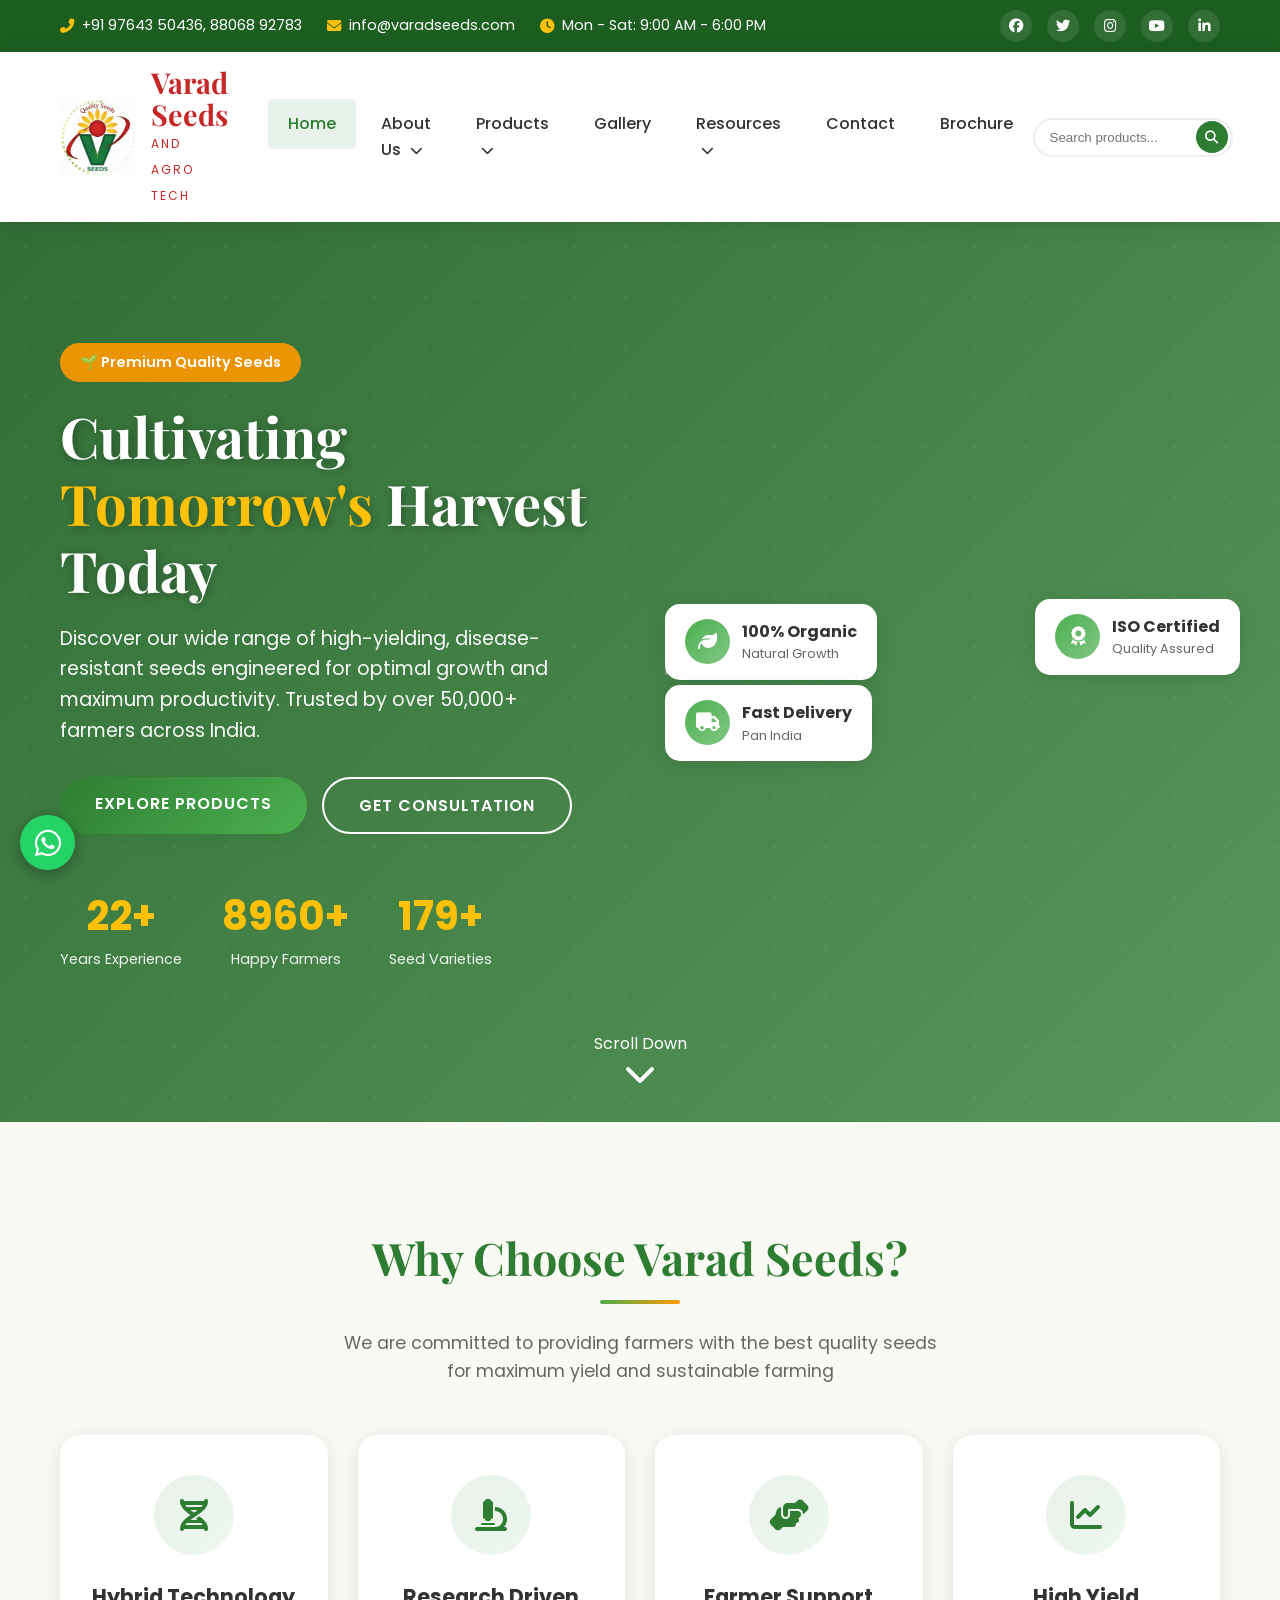
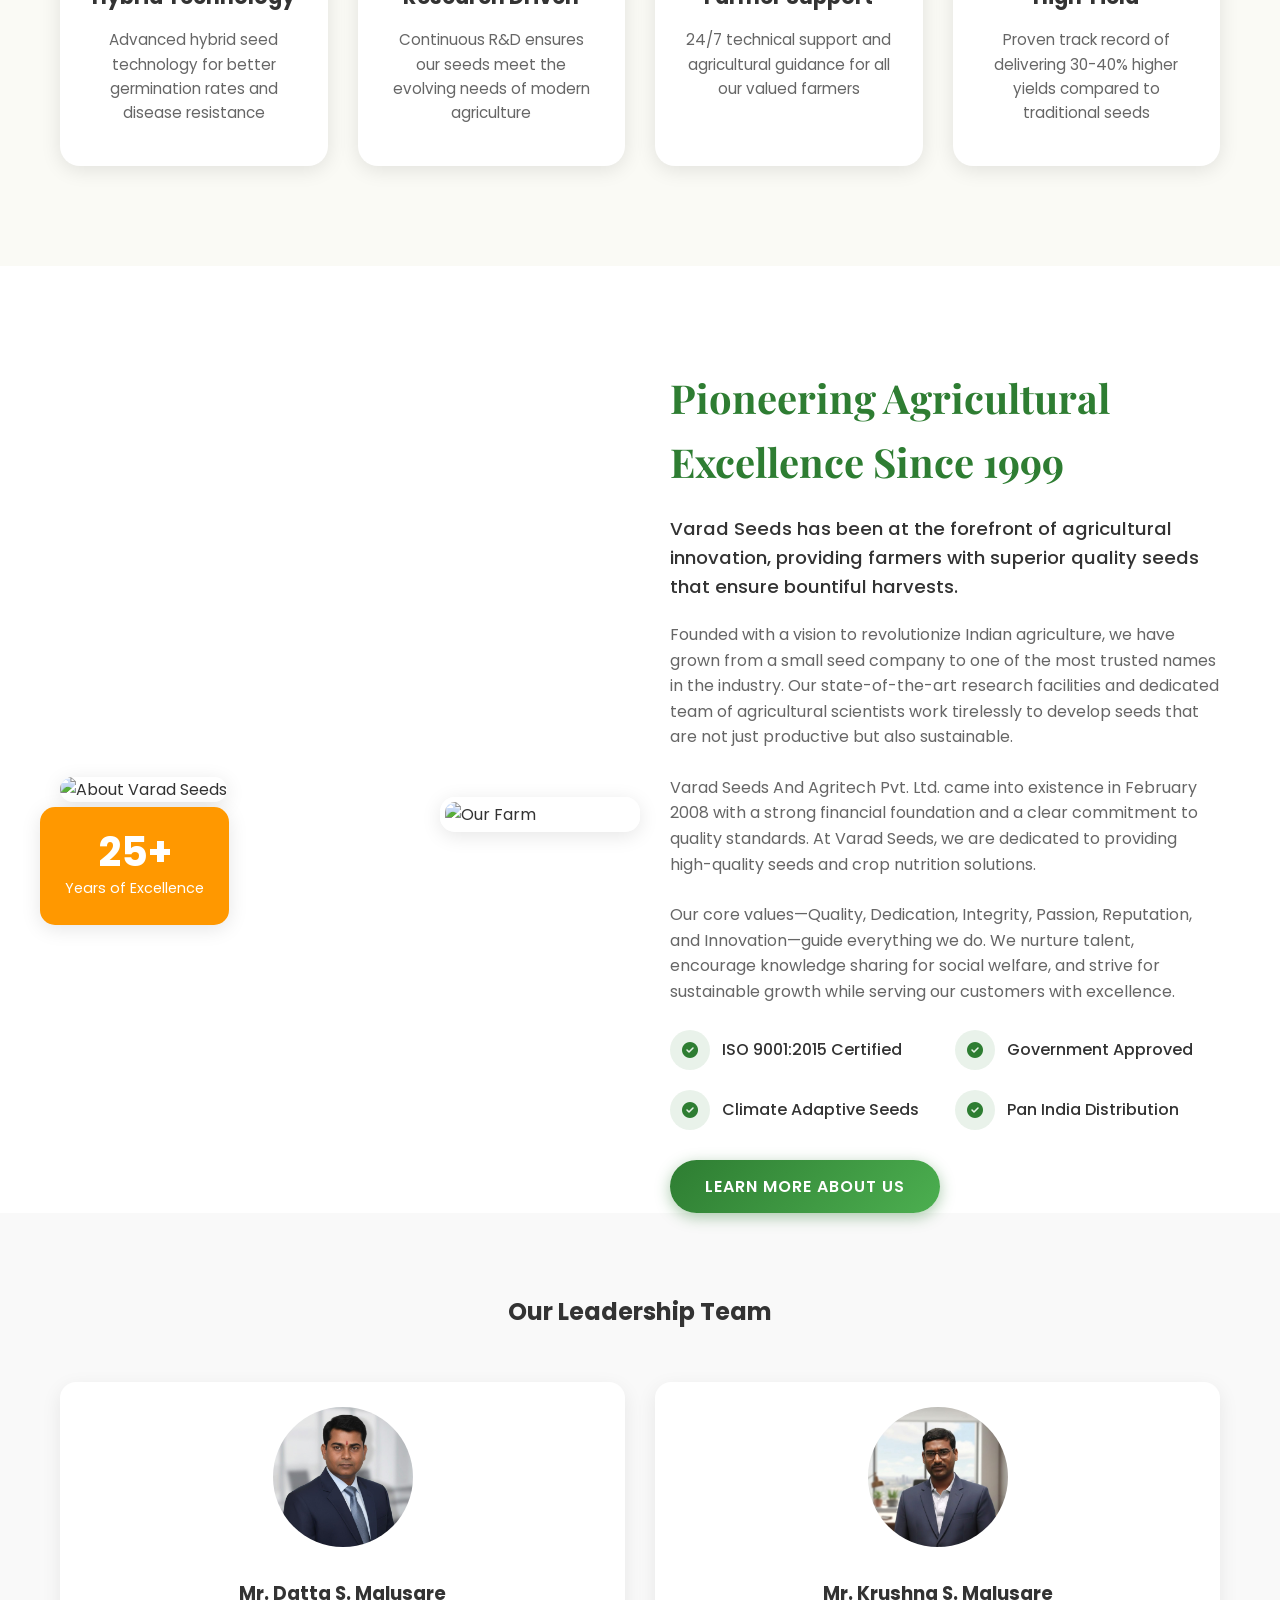
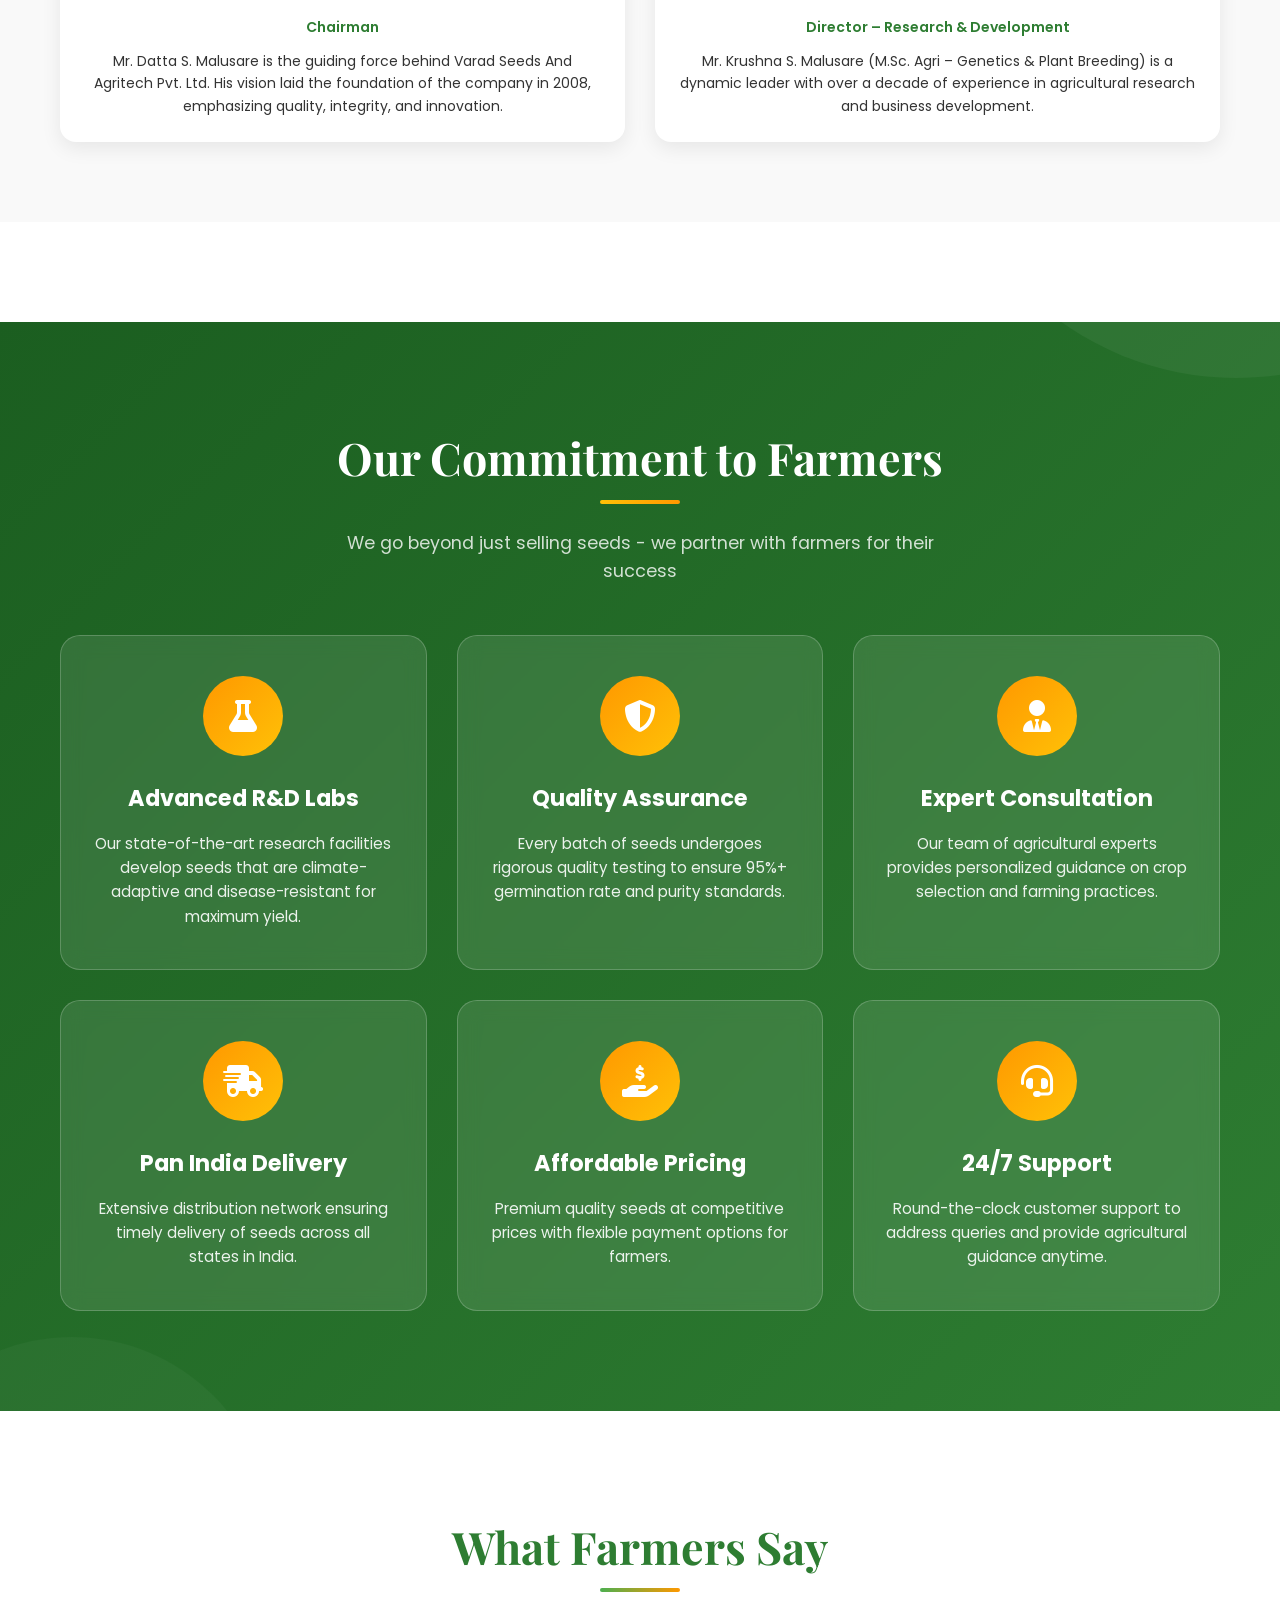
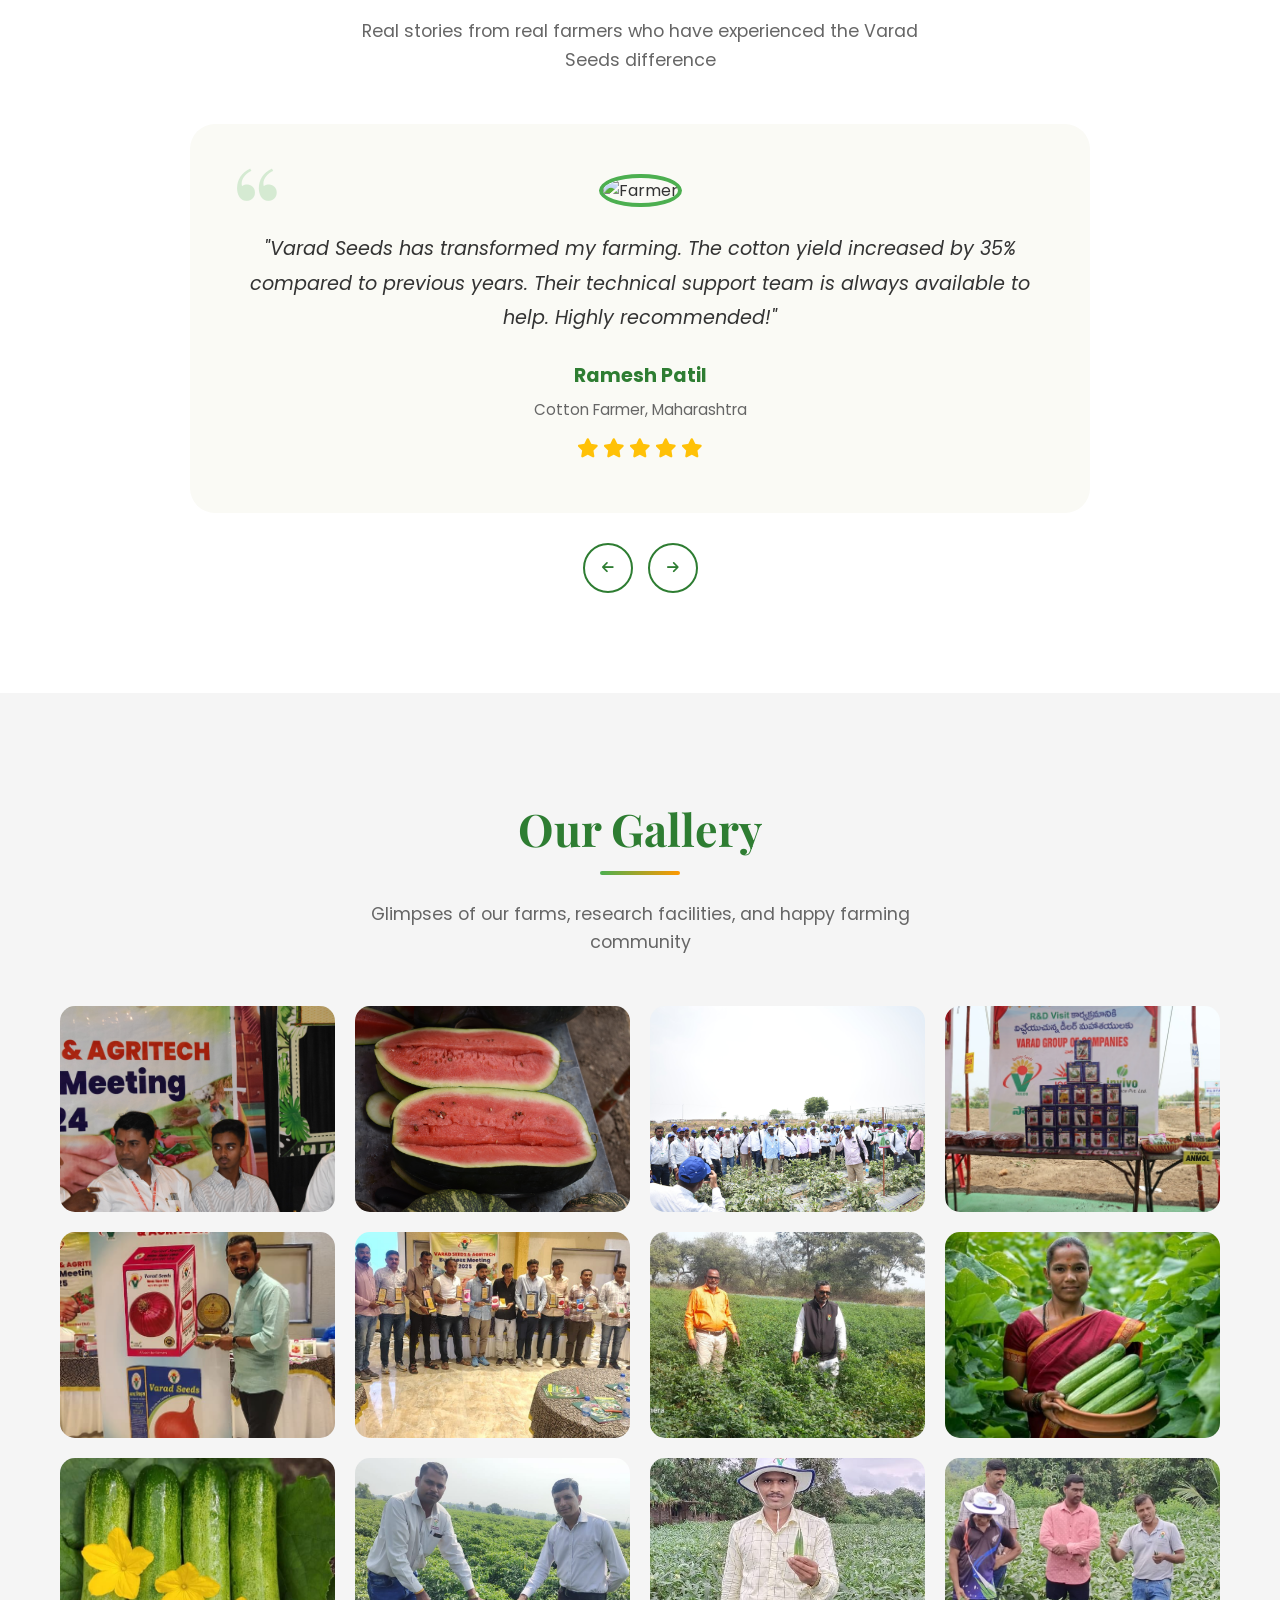
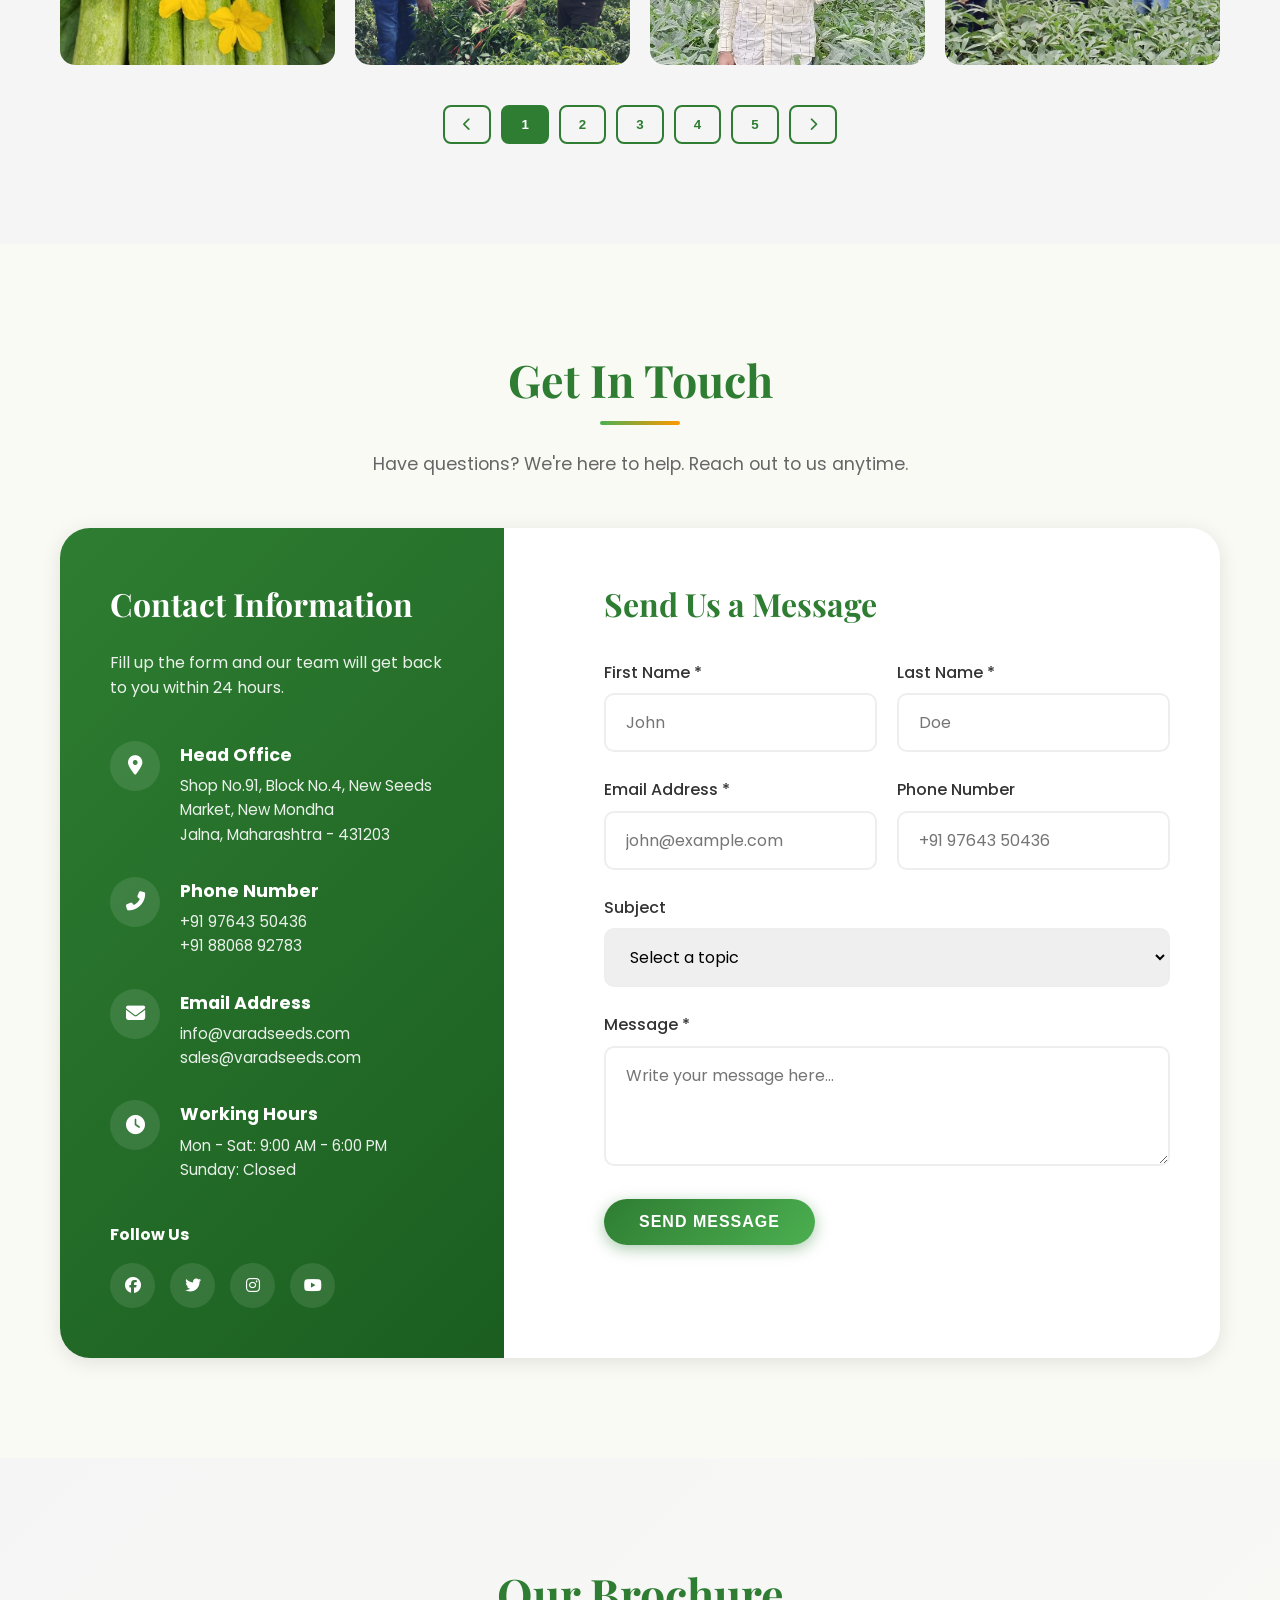
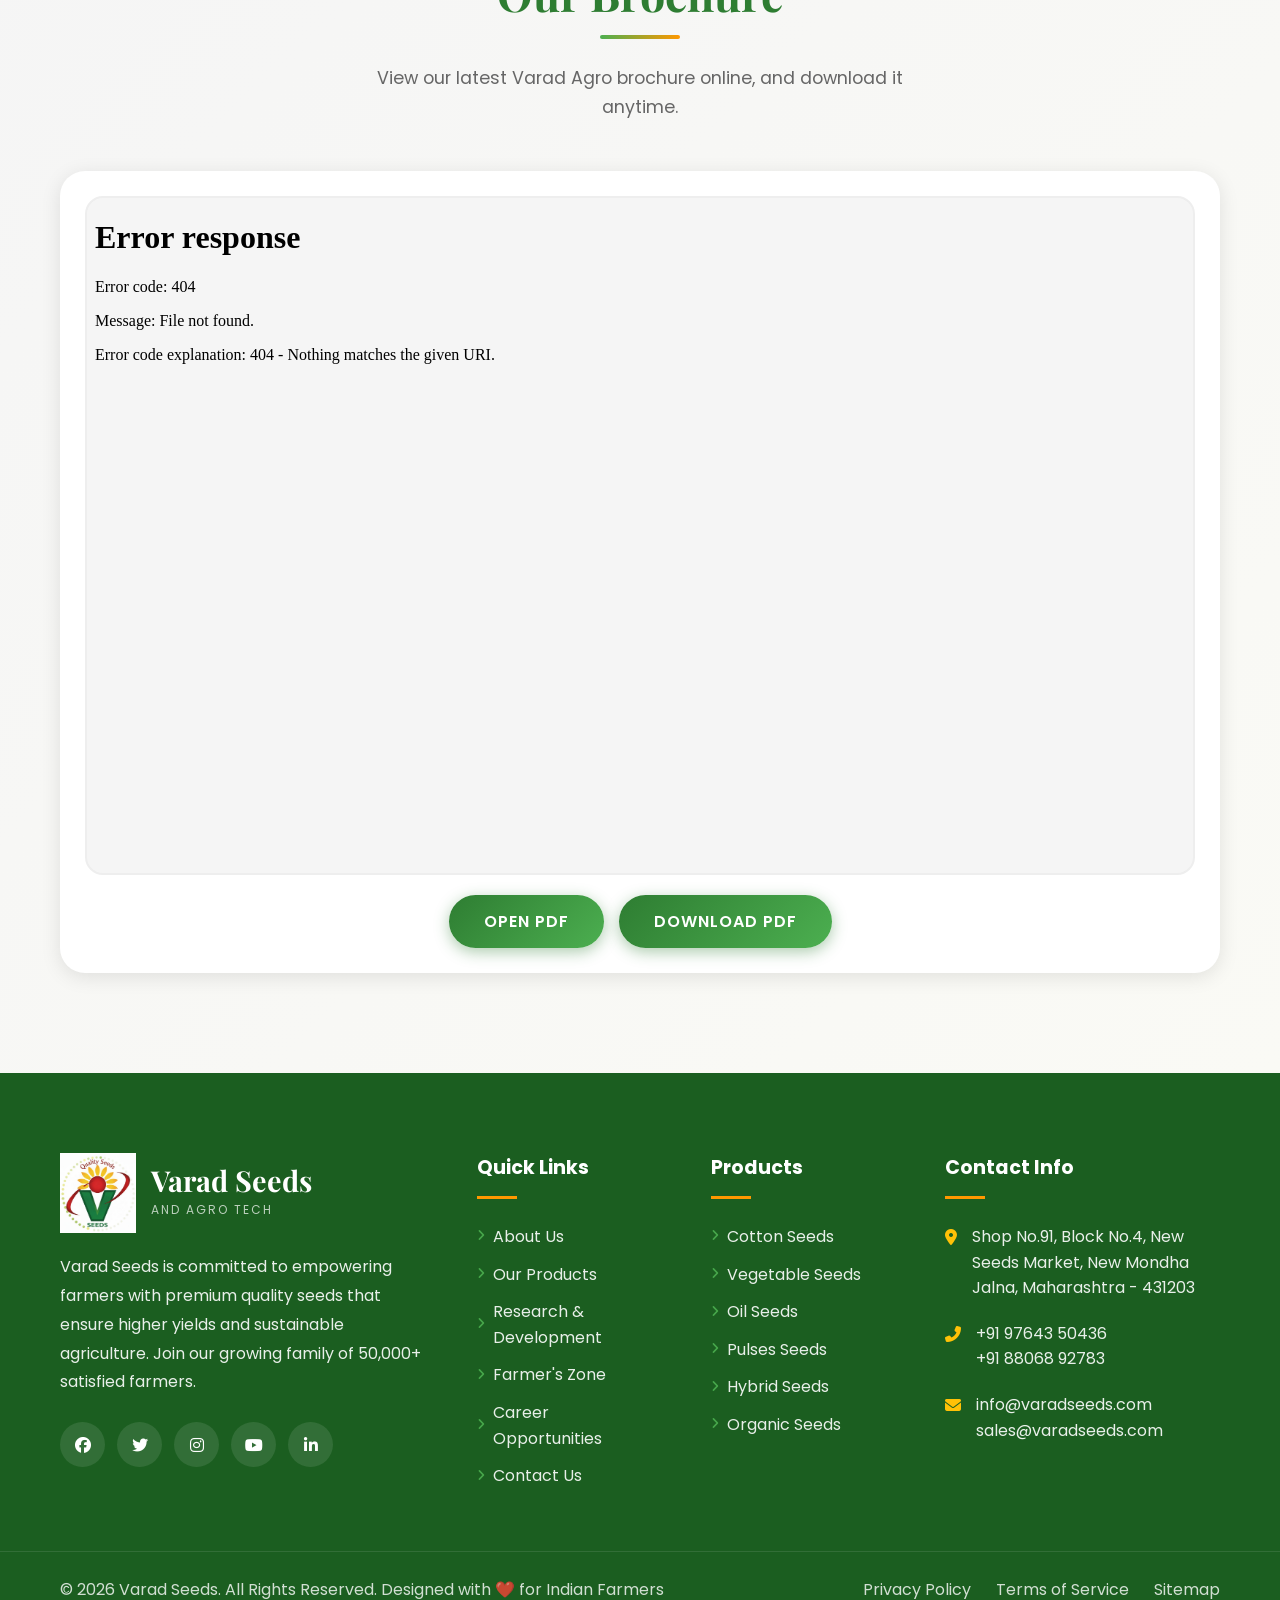
==== commit 5327ff85: "Update index.html" ====
--- a/index.html
+++ b/index.html
@@ -1,6309 +1,690 @@
-  
-  <!DOCTYPE html>
-  <html lang="en">
-  <head>
-      <meta charset="UTF-8">
-      <meta name="viewport" content="width=device-width, initial-scale=1.0">
-      <meta name="description" content="Varad Seeds is a trusted agricultural seed supplier providing high-quality hybrid and crop seeds for farmers across India. Explore vegetable, field crop and specialty seeds with proven yield performance." />
-<meta name="robots" content="index, follow" />
-<link rel="canonical" href="https://varadseeds.COM/" />
-
-      <title>Varad Seeds | Quality Agricultural & Hybrid Seeds Supplier in India</title>
-      <link href="https://fonts.googleapis.com/css2?family=Poppins:wght@300;400;500;600;700;800&family=Playfair+Display:wght@700&display=swap" rel="stylesheet">
-      <link rel="stylesheet" href="https://cdnjs.cloudflare.com/ajax/libs/font-awesome/6.4.0/css/all.min.css">
-      
-      <meta property="og:title" content="Varad Seeds | Quality Agricultural & Hybrid Seeds" />
-<meta property="og:description" content="Trusted seed supplier for farmers across India. Explore high-yield hybrid and crop seed varieties." />
-<meta property="og:url" content="https://VARADSEEDS.COM/" />
-<meta property="og:type" content="website" />
-<meta property="og:image" content="https://VARADSEEDS.COM/assets/images/varadseeds.png" />
-
-<meta name="twitter:card" content="summary_large_image" />
-<meta name="twitter:title" content="Varad Seeds | Quality Agricultural & Hybrid Seeds" />
-<meta name="twitter:description" content="Trusted seed supplier for farmers across India." />
-<meta name="twitter:image" content="https://VARADSEEDS.COM/assets/images/varadseeds.png" />
-
-      <style>
-           /* ==================== CSS RESET & VARIABLES ==================== */
-          /* ===== Chilli Catalog Modal Layout ===== */
-  .modal-content.modal-wide{
-      max-width: 1100px;
-      width: 95%;
-  }
-  
-  .chilli-modal{
-      padding: 30px;
-  }
-  
-  .chilli-header{
-      display:flex;
-      justify-content:space-between;
-      align-items:center;
-      gap: 15px;
-      margin-bottom: 18px;
-  }
-  
-  .chilli-title{
-      font-family: 'Playfair Display', serif;
-      font-size: 2rem;
-      color: var(--primary-green);
-  }
-  
-  .chilli-sub{
-      color: var(--text-light);
-      margin-top: 4px;
-      font-size: 0.95rem;
-  }
-  
-  .chilli-grid{
-      display:grid;
-      grid-template-columns: repeat(3, 1fr);
-      gap: 16px;
-      margin-top: 18px;
-  }
-  
-  .chilli-card{
-      background: var(--bg-cream);
-      border: 1px solid #eee;
-      border-radius: 16px;
-      overflow:hidden;
-      box-shadow: var(--shadow);
-      cursor:pointer;
-      transition: var(--transition);
-  }
-  
-  .chilli-card:hover{
-      transform: translateY(-6px);
-      box-shadow: var(--shadow-hover);
-  }
-  
-  .chilli-card img{
-      width:100%;
-      height:170px;
-      object-fit:cover;
-      display:block;
-  }
-  
-  .chilli-card .cc-body{
-      padding: 14px 16px;
-  }
-  
-  .chilli-card .cc-body h4{
-      margin: 0 0 6px;
-      color: var(--text-dark);
-  }
-  
-  .chilli-card .cc-body p{
-      margin: 0;
-      color: var(--text-light);
-      font-size: 0.9rem;
-  }
-  
-  .chilli-detail{
-      display:grid;
-      grid-template-columns: 1.1fr 1fr;
-      gap: 18px;
-      margin-top: 10px;
-      align-items: start;
-  }
-  
-  .chilli-detail-left{
-      background: var(--bg-light);
-      border: 1px solid #eee;
-      border-radius: 18px;
-      overflow:hidden;
-  }
-  
-  .chilli-detail-left img{
-      width:100%;
-      height: 420px;
-      object-fit: contain;
-      background: #fff;
-      display:block;
-  }
-  
-  
-  .chilli-actions{
-      display:flex;
-      gap: 12px;
-      flex-wrap: wrap;
-      padding: 14px 16px;
-  }
-  
-  /* modal entry motion */
-  .modal.active .modal-content{
-      animation: chilliPop 220ms ease-out;
-  }
-  @keyframes chilliPop{
-      from{ transform: scale(0.94) translateY(10px); opacity: 0.2; }
-      to{ transform: scale(1) translateY(0); opacity: 1; }
-  }
-  
-  /* responsive */
-  @media (max-width: 992px){
-      .chilli-grid{ grid-template-columns: repeat(2, 1fr); }
-      .chilli-detail{ grid-template-columns: 1fr; }
-      .chilli-detail-left img{ height: 320px; }
-  }
-  @media (max-width: 520px){
-      .chilli-grid{ grid-template-columns: 1fr; }
-  }
-  
-          :root {
-              --primary-green: #2e7d32;
-              --secondary-green: #4caf50;
-              --light-green: #81c784;
-              --dark-green: #1b5e20;
-              --accent-orange: #ff9800;
-              --accent-yellow: #ffc107;
-              --text-dark: #333333;
-              --text-light: #666666;
-              --bg-light: #f5f5f5;
-              --bg-cream: #fafaf5;
-              --white: #ffffff;
-              --shadow: 0 4px 20px rgba(0,0,0,0.1);
-              --shadow-hover: 0 8px 30px rgba(0,0,0,0.15);
-              --transition: all 0.3s ease;
-          }
-  
-          * {
-              margin: 0;
-              padding: 0;
-              box-sizing: border-box;
-          }
-  
-          html {
-              scroll-behavior: smooth;
-          }
-  
-          body {
-              font-family: 'Poppins', sans-serif;
-              line-height: 1.6;
-              color: var(--text-dark);
-              overflow-x: hidden;
-          }
-  
-          a {
-              text-decoration: none;
-              color: inherit;
-          }
-  
-          ul {
-              list-style: none;
-          }
-  
-          img {
-              max-width: 100%;
-              height: auto;
-          }
-  
-          .container {
-              max-width: 1200px;
-              margin: 0 auto;
-              padding: 0 20px;
-          }
-  
-          .section-title {
-              text-align: center;
-              margin-bottom: 50px;
-          }
-  
-          .section-title h2 {
-              font-family: 'Playfair Display', serif;
-              font-size: 2.8rem;
-              color: var(--primary-green);
-              margin-bottom: 15px;
-              position: relative;
-              display: inline-block;
-          }
-  
-          .section-title h2::after {
-              content: '';
-              position: absolute;
-              bottom: -10px;
-              left: 50%;
-              transform: translateX(-50%);
-              width: 80px;
-              height: 4px;
-              background: linear-gradient(90deg, var(--secondary-green), var(--accent-orange));
-              border-radius: 2px;
-          }
-  
-          .section-title p {
-              color: var(--text-light);
-              font-size: 1.1rem;
-              max-width: 600px;
-              margin: 20px auto 0;
-          }
-  
-          .btn {
-              display: inline-block;
-              padding: 14px 35px;
-              border-radius: 50px;
-              font-weight: 600;
-              font-size: 1rem;
-              cursor: pointer;
-              transition: var(--transition);
-              border: none;
-              text-transform: uppercase;
-              letter-spacing: 1px;
-          }
-  
-          .btn-primary {
-              background: linear-gradient(135deg, var(--primary-green), var(--secondary-green));
-              color: var(--white);
-              box-shadow: 0 4px 15px rgba(46, 125, 50, 0.4);
-          }
-  
-          .btn-primary:hover {
-              transform: translateY(-3px);
-              box-shadow: 0 6px 25px rgba(46, 125, 50, 0.5);
-          }
-  
-          .btn-secondary {
-              background: transparent;
-              color: var(--white);
-              border: 2px solid var(--white);
-          }
-  
-          .btn-secondary:hover {
-              background: var(--white);
-              color: var(--primary-green);
-          }
-  
-          /* ==================== PRELOADER ==================== */
-          .preloader {
-              position: fixed;
-              top: 0;
-              left: 0;
-              width: 100%;
-              height: 100%;
-              background: var(--white);
-              display: flex;
-              justify-content: center;
-              align-items: center;
-              z-index: 10000;
-              transition: opacity 0.5s ease, visibility 0.5s ease;
-          }
-  
-          .preloader.hidden {
-              opacity: 0;
-              visibility: hidden;
-          }
-  
-          /* ==================== PRELOADER (LOGO + ROTATING DOTS) ==================== */
-  .loader-logo{
-    position: relative;
-    width: 160px;
-    height: 160px;
-    display: grid;
-    place-items: center;
-  }
-  
-  .loader-logo-img{
-    width: 110px;
-    height: 110px;
-    object-fit: contain;
-  }
-  
-  .loader-ring{
-    position: absolute;
-    inset: 0;
-    border-radius: 50%;
-    animation: ringRotate 10s linear infinite;
-    background:
-      radial-gradient(circle, var(--primary-green) 5px, transparent 6px) 50% 6% / 12px 12px no-repeat,
-      radial-gradient(circle, var(--primary-green) 5px, transparent 6px) 72% 12% / 12px 12px no-repeat,
-      radial-gradient(circle, var(--primary-green) 5px, transparent 6px) 88% 28% / 12px 12px no-repeat,
-      radial-gradient(circle, var(--primary-green) 5px, transparent 6px) 94% 50% / 12px 12px no-repeat,
-      radial-gradient(circle, var(--primary-green) 5px, transparent 6px) 88% 72% / 12px 12px no-repeat,
-      radial-gradient(circle, var(--primary-green) 5px, transparent 6px) 72% 88% / 12px 12px no-repeat,
-      radial-gradient(circle, var(--primary-green) 5px, transparent 6px) 50% 94% / 12px 12px no-repeat,
-      radial-gradient(circle, var(--primary-green) 5px, transparent 6px) 28% 88% / 12px 12px no-repeat,
-      radial-gradient(circle, var(--primary-green) 5px, transparent 6px) 12% 72% / 12px 12px no-repeat,
-      radial-gradient(circle, var(--primary-green) 5px, transparent 6px) 6% 50% / 12px 12px no-repeat,
-      radial-gradient(circle, var(--primary-green) 5px, transparent 6px) 12% 28% / 12px 12px no-repeat,
-      radial-gradient(circle, var(--primary-green) 5px, transparent 6px) 28% 12% / 12px 12px no-repeat;
-  }
-  
-  @keyframes ringRotate{
-    from { transform: rotate(0deg); }
-    to   { transform: rotate(360deg); }
-  }
-  
-  
-          @keyframes seedBounce {
-              0%, 100% { transform: rotate(-45deg) scale(1); opacity: 1; }
-              50% { transform: rotate(-45deg) scale(1.3); opacity: 0.7; }
-          }
-  
-          /* ==================== TOP BAR ==================== */
-          .top-bar {
-              background: var(--dark-green);
-              color: var(--white);
-              padding: 10px 0;
-              font-size: 0.9rem;
-          }
-  
-          .top-bar .container {
-              display: flex;
-              justify-content: space-between;
-              align-items: center;
-              flex-wrap: wrap;
-          }
-  
-          .top-bar-left {
-              display: flex;
-              gap: 25px;
-          }
-  
-          .top-bar-left span {
-              display: flex;
-              align-items: center;
-              gap: 8px;
-          }
-  
-          .top-bar-left i {
-              color: var(--accent-yellow);
-          }
-  
-          .top-bar-right {
-              display: flex;
-              gap: 15px;
-          }
-  
-          .top-bar-right a {
-              width: 32px;
-              height: 32px;
-              display: flex;
-              align-items: center;
-              justify-content: center;
-              background: rgba(255,255,255,0.1);
-              border-radius: 50%;
-              transition: var(--transition);
-          }
-  
-          .top-bar-right a:hover {
-              background: var(--accent-orange);
-              transform: translateY(-2px);
-          }
-  
-          /* ==================== HEADER & NAVIGATION ==================== */
-          header {
-              background: var(--white);
-              box-shadow: var(--shadow);
-              position: sticky;
-              top: 0;
-              z-index: 1000;
-          }
-  
-         .header-main {
-    display: flex;
-    align-items: center;
-    padding: 15px 0;
-}
-
-  
- .logo {
-    display: flex;
-    align-items: center;
-    gap: 15px;
-    margin-right: 40px;
-}
-
-  .logo-icon {
-    width: auto;
-    height: auto;
-    background: transparent;
-    border-radius: 0;
-    display: flex;
-    align-items: center;
-    justify-content: center;
-}
-
-.logo-icon img{
-    height: 80px;        /* MAIN CONTROL */
-    width: auto;
-    max-width: 160px;
-    object-fit: contain;
-}
-
-  
-          @keyframes rotate {
-              from { transform: rotate(0deg); }
-              to { transform: rotate(360deg); }
-          }
-  
-          .logo-text h1 {
-              font-family: 'Playfair Display', serif;
-              font-size: 1.8rem;
-              color: #c62828;
-              line-height: 1.1;
-              
-          }
-  
-       .logo-text span {
-    font-size: 0.75rem;
-    color: #c62828; /* RED */
-    text-transform: uppercase;
-    letter-spacing: 2px;
-}
-
-  
-          .nav-menu {
-              display: flex;
-              gap: 5px;
-          }
-  
-          .nav-menu > li {
-              position: relative;
-          }
-  
-          .nav-menu > li > a {
-              display: block;
-              padding: 12px 20px;
-              font-weight: 500;
-              color: var(--text-dark);
-              transition: var(--transition);
-              border-radius: 5px;
-          }
-  
-          .nav-menu > li > a:hover,
-          .nav-menu > li > a.active {
-              color: var(--primary-green);
-              background: rgba(46, 125, 50, 0.1);
-          }
-  
-          .nav-menu > li > a i {
-              margin-left: 5px;
-              font-size: 0.8rem;
-              transition: var(--transition);
-          }
-  
-          .nav-menu > li:hover > a i {
-              transform: rotate(180deg);
-          }
-  
-          /* Dropdown Menu */
-          .dropdown {
-              position: absolute;
-              top: 100%;
-              left: 0;
-              min-width: 220px;
-              background: var(--white);
-              box-shadow: var(--shadow);
-              border-radius: 10px;
-              padding: 10px 0;
-              opacity: 0;
-              visibility: hidden;
-              transform: translateY(10px);
-              transition: var(--transition);
-              z-index: 100;
-          }
-  
-          .nav-menu > li:hover .dropdown {
-              opacity: 1;
-              visibility: visible;
-              transform: translateY(0);
-          }
-  
-          .dropdown li a {
-              display: block;
-              padding: 10px 20px;
-              color: var(--text-dark);
-              transition: var(--transition);
-          }
-  
-          .dropdown li a:hover {
-              background: rgba(46, 125, 50, 0.1);
-              color: var(--primary-green);
-              padding-left: 25px;
-          }
-  
-          .dropdown li a i {
-              margin-right: 10px;
-              color: var(--secondary-green);
-          }
-  
-          /* Mega Menu */
-          .mega-menu {
-              position: absolute;
-              top: 100%;
-              left: 50%;
-              transform: translateX(-50%) translateY(10px);
-              width: 800px;
-              background: var(--white);
-              box-shadow: var(--shadow);
-              border-radius: 15px;
-              padding: 30px;
-              opacity: 0;
-              visibility: hidden;
-              transition: var(--transition);
-              z-index: 100;
-          }
-  
-          .nav-menu > li:hover .mega-menu {
-              opacity: 1;
-              visibility: visible;
-              transform: translateX(-50%) translateY(0);
-          }
-  
-          .mega-menu-grid {
-              display: grid;
-              grid-template-columns: repeat(4, 1fr);
-              gap: 25px;
-          }
-  
-          .mega-menu-col h4 {
-              color: var(--primary-green);
-              font-size: 1.1rem;
-              margin-bottom: 15px;
-              padding-bottom: 10px;
-              border-bottom: 2px solid var(--light-green);
-          }
-  
-          .mega-menu-col ul li a {
-              display: flex;
-              align-items: center;
-              gap: 8px;
-              padding: 8px 0;
-              color: var(--text-light);
-              transition: var(--transition);
-          }
-  
-          .mega-menu-col ul li a:hover {
-              color: var(--primary-green);
-              transform: translateX(5px);
-          }
-  
-          .mega-menu-col ul li a i {
-              color: var(--accent-orange);
-              font-size: 0.8rem;
-          }
-  
-          .header-actions {
-              display: flex;
-              align-items: center;
-              gap: 15px;
-          }
-  
-          .search-box {
-              position: relative;
-          }
-  
-          .search-box input {
-              padding: 10px 40px 10px 15px;
-              border: 2px solid #eee;
-              border-radius: 25px;
-              width: 200px;
-              transition: var(--transition);
-          }
-  
-          .search-box input:focus {
-              border-color: var(--secondary-green);
-              outline: none;
-              width: 250px;
-          }
-  
-          .search-box button {
-              position: absolute;
-              right: 5px;
-              top: 50%;
-              transform: translateY(-50%);
-              background: var(--primary-green);
-              color: var(--white);
-              border: none;
-              width: 32px;
-              height: 32px;
-              border-radius: 50%;
-              cursor: pointer;
-              transition: var(--transition);
-          }
-  
-          .search-box button:hover {
-              background: var(--dark-green);
-          }
-  
-          .mobile-toggle {
-              display: none;
-              flex-direction: column;
-              gap: 5px;
-              cursor: pointer;
-              padding: 10px;
-          }
-  
-          .mobile-toggle span {
-              width: 25px;
-              height: 3px;
-              background: var(--primary-green);
-              border-radius: 3px;
-              transition: var(--transition);
-          }
-  
-          /* ==================== HERO SECTION ==================== */
-          .hero {
-              position: relative;
-              min-height: 100vh;
-              display: flex;
-              align-items: center;
-              background: linear-gradient(135deg, rgba(27, 94, 32, 0.9), rgba(46, 125, 50, 0.8)),
-                          url('https://images.unsplash.com/photo-1574943320219-553eb213f72d?w=1920') center/cover;
-              overflow: hidden;
-          }
-  
-          .hero::before {
-              content: '';
-              position: absolute;
-              top: 0;
-              left: 0;
-              width: 100%;
-              height: 100%;
-              background: url('data:image/svg+xml,<svg xmlns="http://www.w3.org/2000/svg" viewBox="0 0 100 100"><circle cx="50" cy="50" r="2" fill="rgba(255,255,255,0.1)"/></svg>') repeat;
-              background-size: 50px;
-              animation: movePattern 20s linear infinite;
-          }
-  
-          @keyframes movePattern {
-              from { transform: translateX(0) translateY(0); }
-              to { transform: translateX(50px) translateY(50px); }
-          }
-  
-          .hero-content {
-              position: relative;
-              z-index: 2;
-              display: grid;
-              grid-template-columns: 1fr 1fr;
-              gap: 50px;
-              align-items: center;
-          }
-  
-          .hero-text {
-              color: var(--white);
-          }
-  
-          .hero-badge {
-              display: inline-block;
-              background: rgba(255, 152, 0, 0.9);
-              padding: 8px 20px;
-              border-radius: 50px;
-              font-size: 0.9rem;
-              font-weight: 600;
-              margin-bottom: 20px;
-              animation: pulse 2s infinite;
-          }
-  
-          @keyframes pulse {
-              0%, 100% { transform: scale(1); }
-              50% { transform: scale(1.05); }
-          }
-  
-          .hero-text h1 {
-              font-family: 'Playfair Display', serif;
-              font-size: 3.5rem;
-              line-height: 1.2;
-              margin-bottom: 20px;
-              text-shadow: 2px 2px 10px rgba(0,0,0,0.3);
-          }
-  
-          .hero-text h1 span {
-              color: var(--accent-yellow);
-          }
-  
-          .hero-text p {
-              font-size: 1.2rem;
-              margin-bottom: 30px;
-              opacity: 0.95;
-              max-width: 500px;
-          }
-  
-          .hero-buttons {
-              display: flex;
-              gap: 15px;
-              flex-wrap: wrap;
-          }
-  
-          .hero-stats {
-              display: flex;
-              gap: 40px;
-              margin-top: 50px;
-          }
-  
-          .stat-item {
-              text-align: center;
-          }
-  
-          .stat-item h3 {
-              font-size: 2.5rem;
-              font-weight: 700;
-              color: var(--accent-yellow);
-          }
-  
-          .stat-item p {
-              font-size: 0.9rem;
-              opacity: 0.9;
-          }
-  
-          .hero-image {
-              position: relative;
-          }
-  
-          .hero-image-main {
-              width: 100%;
-              max-width: 500px;
-              animation: float 6s ease-in-out infinite;
-          }
-  
-          @keyframes float {
-              0%, 100% { transform: translateY(0); }
-              50% { transform: translateY(-20px); }
-          }
-  
-          .floating-card {
-              position: absolute;
-              background: var(--white);
-              padding: 15px 20px;
-              border-radius: 15px;
-              box-shadow: var(--shadow);
-              display: flex;
-              align-items: center;
-              gap: 12px;
-              animation: floatCard 4s ease-in-out infinite;
-          }
-  
-          .floating-card:nth-child(1) {
-              top: 10%;
-              right: 0;
-              animation-delay: 0s;
-          }
-  
-          .floating-card:nth-child(2) {
-              bottom: 20%;
-              left: 0;
-              animation-delay: 1s;
-          }
-  
-          .floating-card:nth-child(3) {
-              bottom: 40%;
-              right: -20px;
-              animation-delay: 2s;
-          }
-  
-          @keyframes floatCard {
-              0%, 100% { transform: translateY(0) rotate(0deg); }
-              50% { transform: translateY(-10px) rotate(2deg); }
-          }
-  
-          .floating-card .icon {
-              width: 45px;
-              height: 45px;
-              background: linear-gradient(135deg, var(--secondary-green), var(--light-green));
-              border-radius: 50%;
-              display: flex;
-              align-items: center;
-              justify-content: center;
-              color: var(--white);
-              font-size: 1.2rem;
-          }
-  
-          .floating-card .text h4 {
-              font-size: 1rem;
-              color: var(--text-dark);
-          }
-  
-          .floating-card .text p {
-              font-size: 0.8rem;
-              color: var(--text-light);
-          }
-  
-          /* Hero Scroll Indicator */
-          .scroll-indicator {
-              position: absolute;
-              bottom: 30px;
-              left: 50%;
-              transform: translateX(-50%);
-              color: var(--white);
-              text-align: center;
-              animation: bounce 2s infinite;
-          }
-  
-          @keyframes bounce {
-              0%, 100% { transform: translateX(-50%) translateY(0); }
-              50% { transform: translateX(-50%) translateY(10px); }
-          }
-  
-          .scroll-indicator i {
-              font-size: 2rem;
-          }
-  
-          /* ==================== FEATURES SECTION ==================== */
-          .features {
-              padding: 100px 0;
-              background: var(--bg-cream);
-          }
-  
-          .features-grid {
-              display: grid;
-              grid-template-columns: repeat(4, 1fr);
-              gap: 30px;
-          }
-  
-          .feature-card {
-              background: var(--white);
-              padding: 40px 30px;
-              border-radius: 20px;
-              text-align: center;
-              box-shadow: var(--shadow);
-              transition: var(--transition);
-              position: relative;
-              overflow: hidden;
-          }
-  
-          .feature-card::before {
-              content: '';
-              position: absolute;
-              top: 0;
-              left: 0;
-              width: 100%;
-              height: 4px;
-              background: linear-gradient(90deg, var(--secondary-green), var(--accent-orange));
-              transform: scaleX(0);
-              transition: var(--transition);
-          }
-  
-          .feature-card:hover::before {
-              transform: scaleX(1);
-          }
-  
-          .feature-card:hover {
-              transform: translateY(-10px);
-              box-shadow: var(--shadow-hover);
-          }
-  
-          .feature-icon {
-              width: 80px;
-              height: 80px;
-              background: linear-gradient(135deg, rgba(46, 125, 50, 0.1), rgba(76, 175, 80, 0.1));
-              border-radius: 50%;
-              display: flex;
-              align-items: center;
-              justify-content: center;
-              margin: 0 auto 25px;
-              transition: var(--transition);
-          }
-  
-          .feature-card:hover .feature-icon {
-              background: linear-gradient(135deg, var(--primary-green), var(--secondary-green));
-          }
-  
-          .feature-icon i {
-              font-size: 2rem;
-              color: var(--primary-green);
-              transition: var(--transition);
-          }
-  
-          .feature-card:hover .feature-icon i {
-              color: var(--white);
-          }
-  
-          .feature-card h3 {
-              font-size: 1.3rem;
-              color: var(--text-dark);
-              margin-bottom: 15px;
-          }
-  
-          .feature-card p {
-              color: var(--text-light);
-              font-size: 0.95rem;
-          }
-  
-          /* ==================== ABOUT SECTION ==================== */
-          .about {
-              padding: 100px 0;
-              background: var(--white);
-          }
-  
-          .about-content {
-              display: grid;
-              grid-template-columns: 1fr 1fr;
-              gap: 60px;
-              align-items: center;
-          }
-  
-          .about-images {
-              position: relative;
-          }
-  
-          .about-img-main {
-              width: 100%;
-              border-radius: 20px;
-              box-shadow: var(--shadow);
-          }
-  
-          .about-img-secondary {
-              position: absolute;
-              bottom: -30px;
-              right: -30px;
-              width: 200px;
-              border-radius: 15px;
-              border: 5px solid var(--white);
-              box-shadow: var(--shadow);
-          }
-  
-          .experience-badge {
-              position: absolute;
-              top: 30px;
-              left: -20px;
-              background: var(--accent-orange);
-              color: var(--white);
-              padding: 25px;
-              border-radius: 15px;
-              text-align: center;
-              box-shadow: var(--shadow);
-          }
-  
-          .experience-badge h3 {
-              font-size: 2.5rem;
-              font-weight: 700;
-              line-height: 1;
-          }
-  
-          .experience-badge p {
-              font-size: 0.9rem;
-              margin-top: 5px;
-          }
-  
-          .about-text h2 {
-              font-family: 'Playfair Display', serif;
-              font-size: 2.5rem;
-              color: var(--primary-green);
-              margin-bottom: 20px;
-          }
-  
-          .about-text .lead {
-              font-size: 1.15rem;
-              color: var(--text-dark);
-              font-weight: 500;
-              margin-bottom: 20px;
-          }
-  
-          .about-text p {
-              color: var(--text-light);
-              margin-bottom: 25px;
-          }
-  
-          .about-features {
-              display: grid;
-              grid-template-columns: 1fr 1fr;
-              gap: 20px;
-              margin-bottom: 30px;
-          }
-  
-          .about-feature {
-              display: flex;
-              align-items: center;
-              gap: 12px;
-          }
-  
-          .about-feature i {
-              width: 40px;
-              height: 40px;
-              background: rgba(46, 125, 50, 0.1);
-              border-radius: 50%;
-              display: flex;
-              align-items: center;
-              justify-content: center;
-              color: var(--primary-green);
-          }
-  
-          .about-feature span {
-              font-weight: 500;
-              color: var(--text-dark);
-          }
-  
-          /* ==================== PRODUCTS SECTION ==================== */
-          .products {
-              padding: 100px 0;
-              background: linear-gradient(135deg, var(--bg-cream), var(--bg-light));
-          }
-  
-          .product-categories {
-              display: flex;
-              justify-content: center;
-              gap: 15px;
-              margin-bottom: 50px;
-              flex-wrap: wrap;
-          }
-  
-          .category-btn {
-              padding: 12px 30px;
-              background: var(--white);
-              border: 2px solid #eee;
-              border-radius: 50px;
-              cursor: pointer;
-              font-weight: 500;
-              transition: var(--transition);
-          }
-  
-          .category-btn:hover,
-          .category-btn.active {
-              background: var(--primary-green);
-              color: var(--white);
-              border-color: var(--primary-green);
-          }
-  
-          .products-grid {
-              display: grid;
-              grid-template-columns: repeat(4, 1fr);
-              gap: 30px;
-          }
-  
-          .product-card {
-              background: var(--white);
-              border-radius: 20px;
-              overflow: hidden;
-              box-shadow: var(--shadow);
-              transition: var(--transition);
-              position: relative;
-          }
-  
-          .product-card:hover {
-              transform: translateY(-10px);
-              box-shadow: var(--shadow-hover);
-          }
-  
-          .product-badge {
-              position: absolute;
-              top: 15px;
-              left: 15px;
-              background: var(--accent-orange);
-              color: var(--white);
-              padding: 5px 15px;
-              border-radius: 20px;
-              font-size: 0.8rem;
-              font-weight: 600;
-              z-index: 2;
-          }
-  
-          .product-badge.new {
-              background: var(--secondary-green);
-          }
-  
-          .product-image {
-              position: relative;
-              height: 200px;
-              overflow: hidden;
-          }
-  
-          .product-image img {
-              width: 100%;
-              height: 100%;
-              object-fit: cover;
-              transition: var(--transition);
-          }
-  
-          .product-card:hover .product-image img {
-              transform: scale(1.1);
-          }
-  
-          .product-overlay {
-              position: absolute;
-              top: 0;
-              left: 0;
-              width: 100%;
-              height: 100%;
-              background: rgba(46, 125, 50, 0.8);
-              display: flex;
-              align-items: center;
-              justify-content: center;
-              gap: 15px;
-              opacity: 0;
-              transition: var(--transition);
-          }
-  
-          .product-card:hover .product-overlay {
-              opacity: 1;
-          }
-  
-          .product-overlay a {
-              width: 45px;
-              height: 45px;
-              background: var(--white);
-              border-radius: 50%;
-              display: flex;
-              align-items: center;
-              justify-content: center;
-              color: var(--primary-green);
-              transition: var(--transition);
-              transform: translateY(20px);
-          }
-  
-          .product-card:hover .product-overlay a {
-              transform: translateY(0);
-          }
-  
-          .product-overlay a:hover {
-              background: var(--accent-orange);
-              color: var(--white);
-          }
-  
-          .product-info {
-              padding: 25px;
-          }
-  
-          .product-info h3 {
-              font-size: 1.2rem;
-              color: var(--text-dark);
-              margin-bottom: 8px;
-              transition: var(--transition);
-          }
-  
-          .product-card:hover .product-info h3 {
-              color: var(--primary-green);
-          }
-  
-          .product-info .variety {
-              color: var(--text-light);
-              font-size: 0.9rem;
-              margin-bottom: 15px;
-          }
-  
-          .product-meta {
-              display: flex;
-              justify-content: space-between;
-              align-items: center;
-              padding-top: 15px;
-              border-top: 1px solid #eee;
-          }
-  
-          .product-price {
-              font-size: 1.3rem;
-              font-weight: 700;
-              color: var(--primary-green);
-          }
-  
-          .product-rating {
-              display: flex;
-              gap: 3px;
-          }
-  
-          .product-rating i {
-              color: var(--accent-yellow);
-              font-size: 0.9rem;
-          }
-  
-          /* ==================== WHY CHOOSE US ==================== */
-          .why-choose {
-              padding: 100px 0;
-              background: linear-gradient(135deg, var(--dark-green), var(--primary-green));
-              color: var(--white);
-              position: relative;
-              overflow: hidden;
-          }
-  
-          .why-choose::before {
-              content: '';
-              position: absolute;
-              top: -50%;
-              right: -20%;
-              width: 600px;
-              height: 600px;
-              background: rgba(255,255,255,0.05);
-              border-radius: 50%;
-          }
-  
-          .why-choose::after {
-              content: '';
-              position: absolute;
-              bottom: -30%;
-              left: -10%;
-              width: 400px;
-              height: 400px;
-              background: rgba(255,255,255,0.03);
-              border-radius: 50%;
-          }
-  
-          .why-choose .section-title h2 {
-              color: var(--white);
-          }
-  
-          .why-choose .section-title h2::after {
-              background: linear-gradient(90deg, var(--accent-yellow), var(--accent-orange));
-          }
-  
-          .why-choose .section-title p {
-              color: rgba(255,255,255,0.8);
-          }
-  
-          .why-grid {
-              display: grid;
-              grid-template-columns: repeat(3, 1fr);
-              gap: 30px;
-              position: relative;
-              z-index: 2;
-          }
-  
-          .why-card {
-              background: rgba(255,255,255,0.1);
-              backdrop-filter: blur(10px);
-              padding: 40px 30px;
-              border-radius: 20px;
-              text-align: center;
-              border: 1px solid rgba(255,255,255,0.2);
-              transition: var(--transition);
-          }
-  
-          .why-card:hover {
-              background: rgba(255,255,255,0.15);
-              transform: translateY(-10px);
-          }
-  
-          .why-card .icon {
-              width: 80px;
-              height: 80px;
-              background: linear-gradient(135deg, var(--accent-orange), var(--accent-yellow));
-              border-radius: 50%;
-              display: flex;
-              align-items: center;
-              justify-content: center;
-              margin: 0 auto 25px;
-          }
-  
-          .why-card .icon i {
-              font-size: 2rem;
-              color: var(--white);
-          }
-  
-          .why-card h3 {
-              font-size: 1.4rem;
-              margin-bottom: 15px;
-          }
-  
-          .why-card p {
-              opacity: 0.9;
-              font-size: 0.95rem;
-          }
-  
-          /* ==================== TESTIMONIALS ==================== */
-          .testimonials {
-              padding: 100px 0;
-              background: var(--white);
-          }
-  
-          .testimonial-slider {
-              max-width: 900px;
-              margin: 0 auto;
-              position: relative;
-          }
-  
-          .testimonial-card {
-              background: var(--bg-cream);
-              padding: 50px;
-              border-radius: 25px;
-              text-align: center;
-              position: relative;
-          }
-  
-          .testimonial-card::before {
-              content: '"';
-              position: absolute;
-              top: 20px;
-              left: 40px;
-              font-size: 8rem;
-              font-family: 'Playfair Display', serif;
-              color: var(--light-green);
-              opacity: 0.3;
-              line-height: 1;
-          }
-  
-          .testimonial-image {
-              width: 100px;
-              height: 100px;
-              border-radius: 50%;
-              object-fit: cover;
-              border: 4px solid var(--secondary-green);
-              margin-bottom: 25px;
-          }
-  
-          .testimonial-card p {
-              font-size: 1.2rem;
-              color: var(--text-dark);
-              font-style: italic;
-              margin-bottom: 25px;
-              line-height: 1.8;
-          }
-  
-          .testimonial-card h4 {
-              color: var(--primary-green);
-              font-size: 1.2rem;
-              margin-bottom: 5px;
-          }
-  
-          .testimonial-card span {
-              color: var(--text-light);
-              font-size: 0.95rem;
-          }
-  
-          .testimonial-rating {
-              margin-top: 15px;
-          }
-  
-          .testimonial-rating i {
-              color: var(--accent-yellow);
-              font-size: 1.2rem;
-          }
-  
-          .testimonial-nav {
-              display: flex;
-              justify-content: center;
-              gap: 15px;
-              margin-top: 30px;
-          }
-  
-          .testimonial-nav button {
-              width: 50px;
-              height: 50px;
-              border: 2px solid var(--primary-green);
-              background: transparent;
-              border-radius: 50%;
-              cursor: pointer;
-              color: var(--primary-green);
-              transition: var(--transition);
-          }
-  
-          .testimonial-nav button:hover {
-              background: var(--primary-green);
-              color: var(--white);
-          }
-  
-          /* ==================== GALLERY ==================== */
-          .gallery {
-              padding: 100px 0;
-              background: var(--bg-light);
-          }
-  
-          .gallery-grid {
-              display: grid;
-              grid-template-columns: repeat(4, 1fr);
-              grid-template-rows: repeat(2, 250px);
-              gap: 20px;
-          }
-          .gallery-item:nth-child(1){
-    grid-column: auto;
-    grid-row: auto;
-}
-
-  
-          .gallery-item {
-              position: relative;
-              border-radius: 15px;
-              overflow: hidden;
-              cursor: pointer;
-          }
-  
-          .gallery-item:nth-child(1) {
-              grid-column: span 2;
-              grid-row: span 2;
-          }
-  
-          .gallery-item img {
-              width: 100%;
-              height: 100%;
-              object-fit: cover;
-              transition: var(--transition);
-          }
-  
-          .gallery-item:hover img {
-              transform: scale(1.1);
-          }
-  
-          .gallery-overlay {
-              position: absolute;
-              top: 0;
-              left: 0;
-              width: 100%;
-              height: 100%;
-              background: linear-gradient(to top, rgba(27, 94, 32, 0.9), transparent);
-              display: flex;
-              flex-direction: column;
-              justify-content: flex-end;
-              padding: 25px;
-              opacity: 0;
-              transition: var(--transition);
-          }
-  
-          .gallery-item:hover .gallery-overlay {
-              opacity: 1;
-          }
-  
-          .gallery-overlay h4 {
-              color: var(--white);
-              font-size: 1.2rem;
-              margin-bottom: 5px;
-          }
-  
-          .gallery-overlay p {
-              color: rgba(255,255,255,0.8);
-              font-size: 0.9rem;
-          }
-  
-          /* ==================== BLOG SECTION ==================== */
-          .blog {
-              padding: 100px 0;
-              background: var(--white);
-          }
-  
-          .blog-grid {
-              display: grid;
-              grid-template-columns: repeat(3, 1fr);
-              gap: 30px;
-          }
-  
-          .blog-card {
-              background: var(--white);
-              border-radius: 20px;
-              overflow: hidden;
-              box-shadow: var(--shadow);
-              transition: var(--transition);
-          }
-  
-          .blog-card:hover {
-              transform: translateY(-10px);
-              box-shadow: var(--shadow-hover);
-          }
-  
-          .blog-image {
-              position: relative;
-              height: 220px;
-              overflow: hidden;
-          }
-  
-          .blog-image img {
-              width: 100%;
-              height: 100%;
-              object-fit: cover;
-              transition: var(--transition);
-          }
-  
-          .blog-card:hover .blog-image img {
-              transform: scale(1.1);
-          }
-  
-          .blog-date {
-              position: absolute;
-              top: 20px;
-              left: 20px;
-              background: var(--primary-green);
-              color: var(--white);
-              padding: 10px 15px;
-              border-radius: 10px;
-              text-align: center;
-          }
-  
-          .blog-date span {
-              display: block;
-              font-size: 1.5rem;
-              font-weight: 700;
-              line-height: 1;
-          }
-  
-          .blog-date small {
-              font-size: 0.8rem;
-              text-transform: uppercase;
-          }
-  
-          .blog-content {
-              padding: 25px;
-          }
-  
-          .blog-meta {
-              display: flex;
-              gap: 20px;
-              margin-bottom: 15px;
-              color: var(--text-light);
-              font-size: 0.9rem;
-          }
-  
-          .blog-meta span {
-              display: flex;
-              align-items: center;
-              gap: 5px;
-          }
-  
-          .blog-meta i {
-              color: var(--secondary-green);
-          }
-  
-          .blog-content h3 {
-              font-size: 1.3rem;
-              color: var(--text-dark);
-              margin-bottom: 15px;
-              transition: var(--transition);
-              line-height: 1.4;
-          }
-  
-          .blog-card:hover .blog-content h3 {
-              color: var(--primary-green);
-          }
-  
-          .blog-content p {
-              color: var(--text-light);
-              margin-bottom: 20px;
-              font-size: 0.95rem;
-          }
-  
-          .read-more {
-              color: var(--primary-green);
-              font-weight: 600;
-              display: flex;
-              align-items: center;
-              gap: 8px;
-              transition: var(--transition);
-          }
-  
-          .read-more:hover {
-              gap: 15px;
-          }
-  
-          /* ==================== NEWSLETTER ==================== */
-          .newsletter {
-              padding: 80px 0;
-              background: linear-gradient(135deg, var(--accent-orange), var(--accent-yellow));
-              position: relative;
-              overflow: hidden;
-          }
-  
-          .newsletter::before {
-              content: '';
-              position: absolute;
-              top: 0;
-              left: 0;
-              width: 100%;
-              height: 100%;
-              background: url('data:image/svg+xml,<svg xmlns="http://www.w3.org/2000/svg" viewBox="0 0 100 100"><path d="M0 50 Q25 30 50 50 T100 50 V100 H0Z" fill="rgba(255,255,255,0.1)"/></svg>') repeat-x;
-              background-size: 200px;
-          }
-  
-          .newsletter-content {
-              display: flex;
-              align-items: center;
-              justify-content: space-between;
-              gap: 50px;
-              position: relative;
-              z-index: 2;
-          }
-  
-          .newsletter-text {
-              max-width: 500px;
-          }
-  
-          .newsletter-text h2 {
-              font-family: 'Playfair Display', serif;
-              font-size: 2.5rem;
-              color: var(--white);
-              margin-bottom: 15px;
-          }
-  
-          .newsletter-text p {
-              color: rgba(255,255,255,0.9);
-              font-size: 1.1rem;
-          }
-  
-          .newsletter-form {
-              display: flex;
-              gap: 15px;
-              flex: 1;
-              max-width: 500px;
-          }
-  
-          .newsletter-form input {
-              flex: 1;
-              padding: 18px 25px;
-              border: none;
-              border-radius: 50px;
-              font-size: 1rem;
-              outline: none;
-          }
-  
-          .newsletter-form button {
-              padding: 18px 40px;
-              background: var(--dark-green);
-              color: var(--white);
-              border: none;
-              border-radius: 50px;
-              font-weight: 600;
-              cursor: pointer;
-              transition: var(--transition);
-              white-space: nowrap;
-          }
-  
-          .newsletter-form button:hover {
-              background: var(--primary-green);
-              transform: translateY(-3px);
-          }
-  
-  /* ==================== BROCHURE SECTION ==================== */
-  .brochure{
-      padding: 100px 0;
-      background: linear-gradient(135deg, var(--bg-light), var(--bg-cream));
-  }
-  
-  .brochure-wrapper{
-      background: var(--white);
-      border-radius: 25px;
-      box-shadow: var(--shadow);
-      padding: 25px;
-      overflow: hidden;
-  }
-  
-  .brochure-frame{
-      width: 100%;
-      border-radius: 18px;
-      overflow: hidden;
-      border: 2px solid #eee;
-      background: var(--bg-light);
-  }
-  
-  .brochure-frame iframe{
-      width: 100%;
-      height: 75vh;
-      border: 0;
-      display: block;
-  }
-  
-  .brochure-actions{
-      display: flex;
-      gap: 15px;
-      flex-wrap: wrap;
-      justify-content: center;
-      padding-top: 20px;
-  }
-  
-          /* ==================== CONTACT SECTION ==================== */
-          .contact {
-              padding: 100px 0;
-              background: var(--bg-cream);
-          }
-  
-          .contact-wrapper {
-              display: grid;
-              grid-template-columns: 1fr 1.5fr;
-              gap: 50px;
-              background: var(--white);
-              border-radius: 30px;
-              overflow: hidden;
-              box-shadow: var(--shadow);
-          }
-  
-          .contact-info {
-              background: linear-gradient(135deg, var(--primary-green), var(--dark-green));
-              padding: 50px;
-              color: var(--white);
-          }
-  
-          .contact-info h3 {
-              font-family: 'Playfair Display', serif;
-              font-size: 2rem;
-              margin-bottom: 20px;
-          }
-  
-          .contact-info > p {
-              opacity: 0.9;
-              margin-bottom: 40px;
-          }
-  
-          .contact-item {
-              display: flex;
-              gap: 20px;
-              margin-bottom: 30px;
-          }
-  
-          .contact-item .icon {
-              width: 50px;
-              height: 50px;
-              background: rgba(255,255,255,0.1);
-              border-radius: 50%;
-              display: flex;
-              align-items: center;
-              justify-content: center;
-              flex-shrink: 0;
-          }
-  
-          .contact-item .icon i {
-              font-size: 1.2rem;
-          }
-  
-          .contact-item h4 {
-              font-size: 1.1rem;
-              margin-bottom: 5px;
-          }
-  
-          .contact-item p {
-              opacity: 0.9;
-              font-size: 0.95rem;
-          }
-  
-          .contact-social {
-              margin-top: 40px;
-          }
-  
-          .contact-social h4 {
-              margin-bottom: 15px;
-          }
-  
-          .contact-social-links {
-              display: flex;
-              gap: 15px;
-          }
-  
-          .contact-social-links a {
-              width: 45px;
-              height: 45px;
-              background: rgba(255,255,255,0.1);
-              border-radius: 50%;
-              display: flex;
-              align-items: center;
-              justify-content: center;
-              transition: var(--transition);
-          }
-  
-          .contact-social-links a:hover {
-              background: var(--accent-orange);
-              transform: translateY(-5px);
-          }
-  
-          .contact-form {
-              padding: 50px;
-          }
-  
-          .contact-form h3 {
-              font-family: 'Playfair Display', serif;
-              font-size: 2rem;
-              color: var(--primary-green);
-              margin-bottom: 30px;
-          }
-  
-          .form-row {
-              display: grid;
-              grid-template-columns: 1fr 1fr;
-              gap: 20px;
-          }
-  
-          .form-group {
-              margin-bottom: 25px;
-          }
-  
-          .form-group label {
-              display: block;
-              margin-bottom: 8px;
-              font-weight: 500;
-              color: var(--text-dark);
-          }
-  
-          .form-group input,
-          .form-group select,
-          .form-group textarea {
-              width: 100%;
-              padding: 15px 20px;
-              border: 2px solid #eee;
-              border-radius: 10px;
-              font-size: 1rem;
-              font-family: inherit;
-              transition: var(--transition);
-          }
-  
-          .form-group input:focus,
-          .form-group select:focus,
-          .form-group textarea:focus {
-              border-color: var(--secondary-green);
-              outline: none;
-          }
-  
-          .form-group textarea {
-              resize: vertical;
-              min-height: 120px;
-          }
-  
-          /* ==================== FOOTER ==================== */
-          footer {
-              background: var(--dark-green);
-              color: var(--white);
-          }
-  
-          .footer-main {
-              padding: 80px 0 50px;
-          }
-  
-          .footer-grid {
-              display: grid;
-              grid-template-columns: 2fr 1fr 1fr 1.5fr;
-              gap: 50px;
-          }
-  
-          .footer-brand .logo {
-              margin-bottom: 20px;
-          }
-  
-          .footer-brand .logo-text h1 {
-              color: var(--white);
-          }
-  
-          .footer-brand .logo-text span {
-              color: rgba(255,255,255,0.7);
-          }
-  
-          .footer-brand p {
-              opacity: 0.9;
-              margin-bottom: 25px;
-              line-height: 1.8;
-          }
-  
-          .footer-social {
-              display: flex;
-              gap: 12px;
-          }
-  
-          .footer-social a {
-              width: 45px;
-              height: 45px;
-              background: rgba(255,255,255,0.1);
-              border-radius: 50%;
-              display: flex;
-              align-items: center;
-              justify-content: center;
-              transition: var(--transition);
-          }
-  
-          .footer-social a:hover {
-              background: var(--accent-orange);
-              transform: translateY(-5px);
-          }
-  
-          .footer-links h4 {
-              font-size: 1.2rem;
-              margin-bottom: 25px;
-              position: relative;
-              padding-bottom: 15px;
-          }
-  
-          .footer-links h4::after {
-              content: '';
-              position: absolute;
-              bottom: 0;
-              left: 0;
-              width: 40px;
-              height: 3px;
-              background: var(--accent-orange);
-          }
-  
-          .footer-links ul li {
-              margin-bottom: 12px;
-          }
-  
-          .footer-links ul li a {
-              opacity: 0.9;
-              transition: var(--transition);
-              display: flex;
-              align-items: center;
-              gap: 8px;
-          }
-  
-          .footer-links ul li a:hover {
-              opacity: 1;
-              color: var(--accent-yellow);
-              transform: translateX(5px);
-          }
-  
-          .footer-links ul li a i {
-              font-size: 0.8rem;
-              color: var(--secondary-green);
-          }
-  
-          .footer-contact h4 {
-              font-size: 1.2rem;
-              margin-bottom: 25px;
-              position: relative;
-              padding-bottom: 15px;
-          }
-  
-          .footer-contact h4::after {
-              content: '';
-              position: absolute;
-              bottom: 0;
-              left: 0;
-              width: 40px;
-              height: 3px;
-              background: var(--accent-orange);
-          }
-  
-          .footer-contact-item {
-              display: flex;
-              gap: 15px;
-              margin-bottom: 20px;
-          }
-  
-          .footer-contact-item i {
-              color: var(--accent-yellow);
-              margin-top: 5px;
-          }
-  
-          .footer-contact-item p {
-              opacity: 0.9;
-              line-height: 1.6;
-          }
-  
-          .footer-bottom {
-              border-top: 1px solid rgba(255,255,255,0.1);
-              padding: 25px 0;
-          }
-  
-          .footer-bottom .container {
-              display: flex;
-              justify-content: space-between;
-              align-items: center;
-              flex-wrap: wrap;
-              gap: 15px;
-          }
-  
-          .footer-bottom p {
-              opacity: 0.8;
-          }
-  
-          .footer-bottom-links {
-              display: flex;
-              gap: 25px;
-          }
-  
-          .footer-bottom-links a {
-              opacity: 0.8;
-              transition: var(--transition);
-          }
-  
-          .footer-bottom-links a:hover {
-              opacity: 1;
-              color: var(--accent-yellow);
-          }
-  
-          /* ==================== BACK TO TOP ==================== */
-          .back-to-top {
-              position: fixed;
-              bottom: 30px;
-              right: 30px;
-              width: 50px;
-              height: 50px;
-              background: var(--primary-green);
-              color: var(--white);
-              border: none;
-              border-radius: 50%;
-              cursor: pointer;
-              opacity: 0;
-              visibility: hidden;
-              transition: var(--transition);
-              z-index: 999;
-              box-shadow: var(--shadow);
-          }
-  
-          .back-to-top.visible {
-              opacity: 1;
-              visibility: visible;
-          }
-  
-          .back-to-top:hover {
-              background: var(--dark-green);
-              transform: translateY(-5px);
-          }
-          
-          
-          /* ==================== TEAM ==================== */
-.team{
-  padding: 80px 0;
-  background: #f9f9f9;
-}
-
-.team-grid{
-  display: grid;
-  grid-template-columns: repeat(auto-fit, minmax(280px, 1fr));
-  gap: 30px;
-  margin-top: 40px;
-}
-
-.team-member{
-  background: #fff;
-  padding: 25px;
-  border-radius: 16px;
-  text-align: center;
-  box-shadow: 0 6px 20px rgba(0,0,0,0.08);
-}
-
-.team-member img{
-  width: 140px;
-  height: 140px;
-  object-fit: cover;
-  border-radius: 50%;
-  margin-bottom: 15px;
-}
-
-.team-member h3{
-  margin: 10px 0 5px;
-}
-
-.team-member .designation{
-  font-size: 14px;
-  color: var(--primary-green);
-  font-weight: 600;
-}
-
-.team-member p{
-  font-size: 14px;
-  margin-top: 10px;
-}
-
-  /* ==================== WHATSAPP FLOAT BUTTON ==================== */
-.whatsapp-float{
-    position: fixed;
-    left: 20px;
-    bottom: 30px;
-    width: 55px;
-    height: 55px;
-    background: #25D366;
-    color: #fff;
-    border-radius: 50%;
-    display: flex;
-    align-items: center;
-    justify-content: center;
-    font-size: 30px;
-    z-index: 999;
-    box-shadow: 0 4px 15px rgba(0,0,0,0.3);
-    transition: all 0.3s ease;
-}
-
-.whatsapp-float:hover{
-    transform: scale(1.1);
-    background: #1ebe5d;
-}
-
-          /* ==================== MODAL ==================== */
-          .modal {
-              position: fixed;
-              top: 0;
-              left: 0;
-              width: 100%;
-              height: 100%;
-              background: rgba(0,0,0,0.8);
-              display: flex;
-              align-items: center;
-              justify-content: center;
-              z-index: 10000;
-              opacity: 0;
-              visibility: hidden;
-              transition: var(--transition);
-          }
-  
-          .modal.active {
-              opacity: 1;
-              visibility: visible;
-          }
-  
-          .modal-content {
-              background: var(--white);
-              border-radius: 20px;
-              max-width: 600px;
-              width: 90%;
-              max-height: 90vh;
-              overflow-y: auto;
-              position: relative;
-              transform: scale(0.9);
-              transition: var(--transition);
-          }
-  
-          .modal.active .modal-content {
-              transform: scale(1);
-          }
-  
-          .modal-close {
-              position: absolute;
-              top: 15px;
-              right: 15px;
-              width: 40px;
-              height: 40px;
-              background: var(--bg-light);
-              border: none;
-              border-radius: 50%;
-              cursor: pointer;
-              font-size: 1.2rem;
-              transition: var(--transition);
-          }
-  
-          .modal-close:hover {
-              background: var(--primary-green);
-              color: var(--white);
-          }
-  
-          .modal-body {
-              padding: 40px;
-          }
-  
-          .modal-body h2 {
-              font-family: 'Playfair Display', serif;
-              color: var(--primary-green);
-              margin-bottom: 20px;
-          }
-  
-          /* ==================== RESPONSIVE DESIGN ==================== */
-          @media (max-width: 1200px) {
-              .mega-menu {
-                  width: 95%;
-              }
-              
-              .products-grid {
-                  grid-template-columns: repeat(3, 1fr);
-              }
-          }
-  
-          @media (max-width: 992px) {
-              .header-main {
-                  flex-wrap: wrap;
-              }
-  
-              .nav-menu {
-                  display: none;
-                  position: absolute;
-                  top: 100%;
-                  left: 0;
-                  width: 100%;
-                  background: var(--white);
-                  flex-direction: column;
-                  padding: 20px;
-                  box-shadow: var(--shadow);
-              }
-  
-              .nav-menu.active {
-                  display: flex;
-              }
-  
-              .nav-menu > li > a {
-                  padding: 15px;
-                  border-bottom: 1px solid #eee;
-              }
-  
-              .dropdown,
-              .mega-menu {
-                  position: static;
-                  opacity: 1;
-                  visibility: visible;
-                  transform: none;
-                  box-shadow: none;
-                  display: none;
-                  width: 100%;
-              }
-  
-              .mega-menu-grid {
-                  grid-template-columns: repeat(2, 1fr);
-              }
-  
-              .mobile-toggle {
-                  display: flex;
-              }
-                  /* ===== FIX MOBILE HEADER ALIGNMENT ===== */
-    .header-actions{
-        width: 100%;
-        display: flex;
-        align-items: center;
-        justify-content: space-between; /* search left, menu right */
-        gap: 12px;
+<!DOCTYPE html>
+<html lang="en">
+<head>
+    <meta charset="UTF-8">
+    <meta name="viewport" content="width=device-width, initial-scale=1.0">
+    <meta name="description" content="Varad Seeds is a trusted agricultural seed supplier providing high-quality hybrid and crop seeds for farmers across India. Explore vegetable, field crop and specialty seeds with proven yield performance." />
+    <meta name="robots" content="index, follow" />
+    <link rel="canonical" href="https://varadseeds.com/" />
+
+    <title>Varad Seeds | Quality Agricultural & Hybrid Seeds Supplier in India</title>
+
+    <!-- Preconnect for faster font loading -->
+    <link rel="preconnect" href="https://fonts.googleapis.com">
+    <link rel="preconnect" href="https://fonts.gstatic.com" crossorigin>
+    <link href="https://fonts.googleapis.com/css2?family=Poppins:wght@300;400;500;600;700;800&family=Playfair+Display:wght@700&display=swap" rel="stylesheet">
+    <link rel="stylesheet" href="https://cdnjs.cloudflare.com/ajax/libs/font-awesome/6.4.0/css/all.min.css">
+
+    <!-- Open Graph -->
+    <meta property="og:title" content="Varad Seeds | Quality Agricultural & Hybrid Seeds" />
+    <meta property="og:description" content="Trusted seed supplier for farmers across India. Explore high-yield hybrid and crop seed varieties." />
+    <meta property="og:url" content="https://varadseeds.com/" />
+    <meta property="og:type" content="website" />
+    <meta property="og:image" content="https://varadseeds.com/assets/images/varadseeds.png" />
+
+    <meta name="twitter:card" content="summary_large_image" />
+    <meta name="twitter:title" content="Varad Seeds | Quality Agricultural & Hybrid Seeds" />
+    <meta name="twitter:description" content="Trusted seed supplier for farmers across India." />
+    <meta name="twitter:image" content="https://varadseeds.com/assets/images/varadseeds.png" />
+
+    <!-- CSS Files -->
+    <link rel="stylesheet" href="css/style.css">
+    <link rel="stylesheet" href="css/home.css">
+
+    <!-- Inline critical preloader CSS (shows instantly) -->
+    <style>
+        .preloader{position:fixed;top:0;left:0;width:100%;height:100%;background:#fff;display:flex;justify-content:center;align-items:center;z-index:10000;transition:opacity .5s,visibility .5s}
+        .preloader.hidden{opacity:0;visibility:hidden}
+    </style>
+
+    <!-- Structured Data -->
+    <script type="application/ld+json">
+    {
+      "@context": "https://schema.org",
+      "@type": "LocalBusiness",
+      "name": "Varad Seeds",
+      "url": "https://varadseeds.com/",
+      "logo": "https://varadseeds.com/assets/images/varadseeds.png",
+      "telephone": "+91 97643 50436",
+      "email": "info@varadseeds.com"
     }
-
-    .search-box{
-        flex: 1;
-    }
-
-    .search-box input{
-        width: 100%;
-    }
-
-    .mobile-toggle{
-        margin-left: auto;
-    }
-
-  
-              .hero-content {
-                  grid-template-columns: 1fr;
-                  text-align: center;
-              }
-  
-              .hero-text h1 {
-                  font-size: 2.5rem;
-              }
-  
-              .hero-stats {
-                  justify-content: center;
-              }
-  
-              .hero-image {
-                  display: none;
-              }
-  
-              .features-grid {
-                  grid-template-columns: repeat(2, 1fr);
-              }
-  
-              .about-content {
-                  grid-template-columns: 1fr;
-              }
-  
-              .about-images {
-                  order: -1;
-              }
-  
-              .products-grid {
-                  grid-template-columns: repeat(2, 1fr);
-              }
-  
-              .why-grid {
-                  grid-template-columns: 1fr;
-              }
-  
-              .gallery-grid {
-                  grid-template-columns: repeat(2, 1fr);
-                  grid-template-rows: auto;
-              }
-  
-              .gallery-item:nth-child(1) {
-                  grid-column: span 2;
-              }
-  
-              .blog-grid {
-                  grid-template-columns: 1fr;
-              }
-  
-              .newsletter-content {
-                  flex-direction: column;
-                  text-align: center;
-              }
-  
-              .newsletter-form {
-                  width: 100%;
-                  max-width: none;
-              }
-  
-              .contact-wrapper {
-                  grid-template-columns: 1fr;
-              }
-  
-              .footer-grid {
-                  grid-template-columns: repeat(2, 1fr);
-              }
-          }
-          
-  
-          @media (max-width: 768px) {.brochure-frame iframe{ height: 60vh; }
-              .top-bar .container {
-                  justify-content: center;
-              }
-  
-              .top-bar-left {
-                  display: none;
-              }
-  
-              .section-title h2 {
-                  font-size: 2rem;
-              }
-  
-              .features-grid {
-                  grid-template-columns: 1fr;
-              }
-  
-              .products-grid {
-                  grid-template-columns: 1fr;
-              }
-  
-              .gallery-grid {
-                  grid-template-columns: 1fr;
-              }
-  
-              .gallery-item:nth-child(1) {
-                  grid-column: span 1;
-              }
-  
-              .newsletter-form {
-                  flex-direction: column;
-              }
-  
-              .form-row {
-                  grid-template-columns: 1fr;
-              }
-  
-              .footer-grid {
-                  grid-template-columns: 1fr;
-                  text-align: center;
-              }
-  
-              .footer-links h4::after,
-              .footer-contact h4::after {
-                  left: 50%;
-                  transform: translateX(-50%);
-              }
-  
-              .footer-social {
-                  justify-content: center;
-              }
-  
-              .footer-bottom .container {
-                  flex-direction: column;
-                  text-align: center;
-              }
-          }
-  
-          @media (max-width: 480px) {
-              .hero-text h1 {
-                  font-size: 2rem;
-              }
-  
-              .hero-stats {
-                  flex-direction: column;
-                  gap: 20px;
-              }
-  
-              .btn {
-                  padding: 12px 25px;
-                  font-size: 0.9rem;
-              }
-  
-              .testimonial-card {
-                  padding: 30px 20px;
-              }
-  
-              .contact-info,
-              .contact-form {
-                  padding: 30px;
-              }
-          }
-      </style>
-      <script type="application/ld+json">
-{
-  "@context": "https://schema.org",
-  "@type": "LocalBusiness",
-  "name": "Varad Seeds",
-  "url": "https://VARADSEEDS.COM/",
-  "logo": "https://VARADSEEDS.COM/assets/images/varadseeds.png",
-  "telephone": "+91 97643 50436",
-  "email": "info@varadseeds.com"
-}
-</script>
-
-  </head>
-  <body>
-      <!-- Preloader -->
-      <div class="preloader">
-    <div class="loader loader-logo">
-      <span class="loader-ring" aria-hidden="true"></span>
-      <img src="assets/images/varadseeds.png" alt="Varad Seeds Logo" class="loader-logo-img">
+    </script>
+</head>
+<body>
+    <!-- Preloader -->
+    <div class="preloader">
+        <div class="loader loader-logo">
+            <span class="loader-ring" aria-hidden="true"></span>
+            <img src="assets/images/varadseeds.png" alt="Varad Seeds Logo" class="loader-logo-img">
+        </div>
     </div>
-  </div>
-  
-  
-      <!-- Top Bar -->
-      <div class="top-bar">
-          <div class="container">
-              <div class="top-bar-left">
-                  <span><i class="fas fa-phone-alt"></i> +91 97643 50436, 88068 92783</span>
-                  <span><i class="fas fa-envelope"></i> info@varadseeds.com</span>
-                  <span><i class="fas fa-clock"></i> Mon - Sat: 9:00 AM - 6:00 PM</span>
-              </div>  
-              <div class="top-bar-right">
-                  <a href="https://www.facebook.com/VARADSEEDS"
-   target="_blank"
-   aria-label="Varad Seeds Facebook">
-   <i class="fab fa-facebook"></i>
-</a>
-
-                  <a href="#"><i class="fab fa-twitter"></i></a>
-                <a href="https://www.instagram.com/krushnamalusare2535?igsh=emlrZ2UzamZqZmVw&utm_source=qr"
-   target="_blank"
-   aria-label="Varad Seeds Instagram">
-   <i class="fab fa-instagram"></i>
-</a>
-
-                 <a href="https://www.youtube.com/@varadseedsandagritech7779" target="_blank" aria-label="Varad Seeds YouTube">
-    <i class="fab fa-youtube"></i>
-</a>
-
-                  <a href="#"><i class="fab fa-linkedin-in"></i></a>
-              </div>
-          </div>
-      </div>
-  
-      <!-- Header -->
-      <header>
-          <div class="container">
-              <div class="header-main">
-                  <a href="#" class="logo">
+
+    <!-- Top Bar -->
+    <div class="top-bar">
+        <div class="container">
+            <div class="top-bar-left">
+                <span><i class="fas fa-phone-alt"></i> +91 97643 50436, 88068 92783</span>
+                <span><i class="fas fa-envelope"></i> info@varadseeds.com</span>
+                <span><i class="fas fa-clock"></i> Mon - Sat: 9:00 AM - 6:00 PM</span>
+            </div>
+            <div class="top-bar-right">
+                <a href="https://www.facebook.com/VARADSEEDS" target="_blank" aria-label="Varad Seeds Facebook"><i class="fab fa-facebook"></i></a>
+                <a href="#"><i class="fab fa-twitter"></i></a>
+                <a href="https://www.instagram.com/krushnamalusare2535?igsh=emlrZ2UzamZqZmVw&utm_source=qr" target="_blank" aria-label="Varad Seeds Instagram"><i class="fab fa-instagram"></i></a>
+                <a href="https://www.youtube.com/@varadseedsandagritech7779" target="_blank" aria-label="Varad Seeds YouTube"><i class="fab fa-youtube"></i></a>
+                <a href="#"><i class="fab fa-linkedin-in"></i></a>
+            </div>
+        </div>
+    </div>
+
+    <!-- Header -->
+    <header>
+        <div class="container">
+            <div class="header-main">
+                <a href="index.html" class="logo">
                     <div class="logo-icon">
-    <img src="assets/images/varad-agro-tech.png" alt="Varad Seeds and Agro Tech Logo">
-</div>
-                  <div class="logo-text">
-    <h1>Varad Seeds</h1>
-    <span>and Agro Tech</span>
-</div>
-                  </a>
-  
-                  <nav>
-                      <ul class="nav-menu" id="navMenu">
-                          <li><a href="#home" class="active">Home</a></li>
-                          <li>
-                              <a href="#about">About Us <i class="fas fa-chevron-down"></i></a>
-                              <ul class="dropdown">
-                                  <li><a href="#"><i class="fas fa-building"></i> Company Profile</a></li>
-                                  <li><a href="#"><i class="fas fa-bullseye"></i> Mission & Vision</a></li>
-                                  <li><a href="#team"><i class="fas fa-users"></i> Our Team</a></li>
-                                  <li><a href="#"><i class="fas fa-certificate"></i> Certifications</a></li>
-                                  <li><a href="#"><i class="fas fa-history"></i> Our History</a></li>
-                              </ul>
-                          </li>
-                          <li>
-                              <a href="#products">Products <i class="fas fa-chevron-down"></i></a>
-                              <div class="mega-menu">
-                                  <div class="mega-menu-grid">
-                                      <div class="mega-menu-col">
-                                          <h4>🌾 Field Crops</h4>
-                                          <ul>
-                                              <li><a href="#"><i class="fas fa-angle-right"></i> Cotton Seeds</a></li>
-                                              <li><a href="#"><i class="fas fa-angle-right"></i> Soybean Seeds</a></li>
-                                              <li><a href="#"><i class="fas fa-angle-right"></i> Wheat Seeds</a></li>
-                                              <li><a href="#"><i class="fas fa-angle-right"></i> Paddy Seeds</a></li>
-                                              <li><a href="#"><i class="fas fa-angle-right"></i> Maize Seeds</a></li>
-                                          </ul>
-                                      </div>
-                                      <div class="mega-menu-col">
-                                          <h4>🥬 Vegetables</h4>
-                                          <ul>
-                                              <li><a href="#"><i class="fas fa-angle-right"></i> Tomato Seeds</a></li>
-                                              <li><a href="#"><i class="fas fa-angle-right"></i> Chilli Seeds</a></li>
-                                              <li><a href="#"><i class="fas fa-angle-right"></i> Brinjal Seeds</a></li>
-                                              <li><a href="#"><i class="fas fa-angle-right"></i> Okra Seeds</a></li>
-                                              <li><a href="#"><i class="fas fa-angle-right"></i> Cucumber Seeds</a></li>
-                                          </ul>
-                                      </div>
-                                      <div class="mega-menu-col">
-                                          <h4>🌻 Oil Seeds</h4>
-                                          <ul>
-                                              <li><a href="#"><i class="fas fa-angle-right"></i> Sunflower Seeds</a></li>
-                                              <li><a href="#"><i class="fas fa-angle-right"></i> Groundnut Seeds</a></li>
-                                              <li><a href="#"><i class="fas fa-angle-right"></i> Mustard Seeds</a></li>
-                                              <li><a href="#"><i class="fas fa-angle-right"></i> Sesame Seeds</a></li>
-                                              <li><a href="#"><i class="fas fa-angle-right"></i> Safflower Seeds</a></li>
-                                          </ul>
-                                      </div>
-                                      <div class="mega-menu-col">
-                                          <h4>🌿 Pulses</h4>
-                                          <ul>
-                                              <li><a href="#"><i class="fas fa-angle-right"></i> Chickpea Seeds</a></li>
-                                              <li><a href="#"><i class="fas fa-angle-right"></i> Pigeon Pea Seeds</a></li>
-                                              <li><a href="#"><i class="fas fa-angle-right"></i> Mung Bean Seeds</a></li>
-                                              <li><a href="#"><i class="fas fa-angle-right"></i> Lentil Seeds</a></li>
-                                              <li><a href="#"><i class="fas fa-angle-right"></i> Black Gram Seeds</a></li>
-                                          </ul>
-                                      </div>
-                                  </div>
-                              </div>
-                          </li>
-                          <li><a href="#gallery">Gallery</a></li>
-                          <li>
-                              <a href="#">Resources <i class="fas fa-chevron-down"></i></a>
-                              <ul class="dropdown">
-                                  <li><a href="#"><i class="fas fa-book"></i> Farmer's Guide</a></li>
-                                  <li><a href="#"><i class="fas fa-video"></i> Video Tutorials</a></li>
+                        <img src="assets/images/varad-agro-tech.png" alt="Varad Seeds and Agro Tech Logo">
+                    </div>
+                    <div class="logo-text">
+                        <h1>Varad Seeds</h1>
+                        <span>and Agro Tech</span>
+                    </div>
+                </a>
+
+                <nav>
+                    <ul class="nav-menu" id="navMenu">
+                        <li><a href="index.html" class="active">Home</a></li>
+                        <li>
+                            <a href="#about">About Us <i class="fas fa-chevron-down"></i></a>
+                            <ul class="dropdown">
+                                <li><a href="#about"><i class="fas fa-building"></i> Company Profile</a></li>
+                                <li><a href="#about"><i class="fas fa-bullseye"></i> Mission & Vision</a></li>
+                                <li><a href="#team"><i class="fas fa-users"></i> Our Team</a></li>
+                                <li><a href="#about"><i class="fas fa-certificate"></i> Certifications</a></li>
+                                <li><a href="#about"><i class="fas fa-history"></i> Our History</a></li>
+                            </ul>
+                        </li>
+                        <li>
+                            <a href="products.html">Products <i class="fas fa-chevron-down"></i></a>
+                            <div class="mega-menu">
+                                <div class="mega-menu-grid">
+                                    <div class="mega-menu-col">
+                                        <h4>🌾 Field Crops</h4>
+                                        <ul>
+                                            <li><a href="products.html"><i class="fas fa-angle-right"></i> Cotton Seeds</a></li>
+                                            <li><a href="products.html"><i class="fas fa-angle-right"></i> Soybean Seeds</a></li>
+                                            <li><a href="products.html"><i class="fas fa-angle-right"></i> Wheat Seeds</a></li>
+                                            <li><a href="products.html"><i class="fas fa-angle-right"></i> Paddy Seeds</a></li>
+                                            <li><a href="products.html"><i class="fas fa-angle-right"></i> Maize Seeds</a></li>
+                                        </ul>
+                                    </div>
+                                    <div class="mega-menu-col">
+                                        <h4>🥬 Vegetables</h4>
+                                        <ul>
+                                            <li><a href="products.html"><i class="fas fa-angle-right"></i> Tomato Seeds</a></li>
+                                            <li><a href="products.html"><i class="fas fa-angle-right"></i> Chilli Seeds</a></li>
+                                            <li><a href="products.html"><i class="fas fa-angle-right"></i> Brinjal Seeds</a></li>
+                                            <li><a href="products.html"><i class="fas fa-angle-right"></i> Okra Seeds</a></li>
+                                            <li><a href="products.html"><i class="fas fa-angle-right"></i> Cucumber Seeds</a></li>
+                                        </ul>
+                                    </div>
+                                    <div class="mega-menu-col">
+                                        <h4>🌻 Oil Seeds</h4>
+                                        <ul>
+                                            <li><a href="products.html"><i class="fas fa-angle-right"></i> Sunflower Seeds</a></li>
+                                            <li><a href="products.html"><i class="fas fa-angle-right"></i> Groundnut Seeds</a></li>
+                                            <li><a href="products.html"><i class="fas fa-angle-right"></i> Mustard Seeds</a></li>
+                                            <li><a href="products.html"><i class="fas fa-angle-right"></i> Sesame Seeds</a></li>
+                                            <li><a href="products.html"><i class="fas fa-angle-right"></i> Safflower Seeds</a></li>
+                                        </ul>
+                                    </div>
+                                    <div class="mega-menu-col">
+                                        <h4>🌿 Pulses</h4>
+                                        <ul>
+                                            <li><a href="products.html"><i class="fas fa-angle-right"></i> Chickpea Seeds</a></li>
+                                            <li><a href="products.html"><i class="fas fa-angle-right"></i> Pigeon Pea Seeds</a></li>
+                                            <li><a href="products.html"><i class="fas fa-angle-right"></i> Mung Bean Seeds</a></li>
+                                            <li><a href="products.html"><i class="fas fa-angle-right"></i> Lentil Seeds</a></li>
+                                            <li><a href="products.html"><i class="fas fa-angle-right"></i> Black Gram Seeds</a></li>
+                                        </ul>
+                                    </div>
+                                </div>
+                            </div>
+                        </li>
+                        <li><a href="#gallery">Gallery</a></li>
+                        <li>
+                            <a href="#">Resources <i class="fas fa-chevron-down"></i></a>
+                            <ul class="dropdown">
+                                <li><a href="#"><i class="fas fa-book"></i> Farmer's Guide</a></li>
+                                <li><a href="#"><i class="fas fa-video"></i> Video Tutorials</a></li>
                                 <li><a href="#brochure"><i class="fas fa-file-pdf"></i> Product Catalog</a></li>
-  
-                                  <li><a href="#"><i class="fas fa-question-circle"></i> FAQs</a></li>
-                              </ul>
-                          </li>
-                          <li><a href="#contact">Contact</a></li>
-  <li><a href="#brochure">Brochure</a></li>
-                      </ul>
-                  </nav>
-  
-                  <div class="header-actions">
-                      <div class="search-box">
-                          <input type="text" placeholder="Search products...">
-                          <button><i class="fas fa-search"></i></button>
-                      </div>
-                      <div class="mobile-toggle" id="mobileToggle">
-                          <span></span>
-                          <span></span>
-                          <span></span>
-                      </div>
-                  </div>
-              </div>
-          </div>
-      </header>
-  
-      <!-- Hero Section -->
-      <section class="hero" id="home">
-          <div class="container">
-              <div class="hero-content">
-                  <div class="hero-text">
-                      <span class="hero-badge">🌱 Premium Quality Seeds</span>
-                      <h1>Cultivating <span>Tomorrow's</span> Harvest Today</h1>
-                      <p>Discover our wide range of high-yielding, disease-resistant seeds engineered for optimal growth and maximum productivity. Trusted by over 50,000+ farmers across India.</p>
-                      <div class="hero-buttons">
-                          <a href="#products" class="btn btn-primary">Explore Products</a>
-                          <a href="#contact" class="btn btn-secondary">Get Consultation</a>
-                      </div>
-                      <div class="hero-stats">
-                          <div class="stat-item">
-                              <h3>25+</h3>
-                              <p>Years Experience</p>
-                          </div>
-                          <div class="stat-item">
-                              <h3>10000+</h3>
-                              <p>Happy Farmers</p>
-                          </div>
-                          <div class="stat-item">
-                              <h3>200+</h3>
-                              <p>Seed Varieties</p>
-                          </div>
-                      </div>
-                  </div>
-                  <div class="hero-image">
-                      <img src="https://images.unsplash.com/photo-1592419436994-6a9c11d41855?w=600" alt="Seeds" class="hero-image-main" style="border-radius: 30px;">
-                      <div class="floating-card">
-                          <div class="icon"><i class="fas fa-leaf"></i></div>
-                          <div class="text">
-                              <h4>100% Organic</h4>
-                              <p>Natural Growth</p>
-                          </div>
-                      </div>
-                      <div class="floating-card">
-                          <div class="icon"><i class="fas fa-award"></i></div>
-                          <div class="text">
-                              <h4>ISO Certified</h4>
-                              <p>Quality Assured</p>
-                          </div>
-                      </div>
-                      <div class="floating-card">
-                          <div class="icon"><i class="fas fa-truck"></i></div>
-                          <div class="text">
-                              <h4>Fast Delivery</h4>
-                              <p>Pan India</p>
-                          </div>
-                      </div>
-                  </div>
-              </div>
-          </div>
-          <div class="scroll-indicator">
-              <p>Scroll Down</p>
-              <i class="fas fa-chevron-down"></i>
-          </div>
-      </section>
-  
-      <!-- Features Section -->
-      <section class="features">
-          <div class="container">
-              <div class="section-title">
-                  <h2>Why Choose Varad Seeds?</h2>
-                  <p>We are committed to providing farmers with the best quality seeds for maximum yield and sustainable farming</p>
-              </div>
-              <div class="features-grid">
-                  <div class="feature-card">
-                      <div class="feature-icon">
-                          <i class="fas fa-dna"></i>
-                      </div>
-                      <h3>Hybrid Technology</h3>
-                      <p>Advanced hybrid seed technology for better germination rates and disease resistance</p>
-                  </div>
-                  <div class="feature-card">
-                      <div class="feature-icon">
-                          <i class="fas fa-microscope"></i>
-                      </div>
-                      <h3>Research Driven</h3>
-                      <p>Continuous R&D ensures our seeds meet the evolving needs of modern agriculture</p>
-                  </div>
-                  <div class="feature-card">
-                      <div class="feature-icon">
-                          <i class="fas fa-hands-helping"></i>
-                      </div>
-                      <h3>Farmer Support</h3>
-                      <p>24/7 technical support and agricultural guidance for all our valued farmers</p>
-                  </div>
-                  <div class="feature-card">
-                      <div class="feature-icon">
-                          <i class="fas fa-chart-line"></i>
-                      </div>
-                      <h3>High Yield</h3>
-                      <p>Proven track record of delivering 30-40% higher yields compared to traditional seeds</p>
-                  </div>
-              </div>
-          </div>
-      </section>
-  
-      <!-- About Section -->
-      <section class="about" id="about">
-          <div class="container">
-              <div class="about-content">
-                  <div class="about-images">
-                      <img src="https://images.unsplash.com/photo-1625246333195-78d9c38ad449?w=600" alt="About Us" class="about-img-main">
-                      <img src="https://images.unsplash.com/photo-1595351298020-038700609878?w=300" alt="Our Farm" class="about-img-secondary">
-                      <div class="experience-badge">
-                          <h3>25+</h3>
-                          <p>Years of Excellence</p>
-                      </div>
-                  </div>
-                  <div class="about-text">
-                      <h2>Pioneering Agricultural Excellence Since 1999</h2>
-                      <p class="lead">Varad Seeds has been at the forefront of agricultural innovation, providing farmers with superior quality seeds that ensure bountiful harvests.</p>
-                      <p>Founded with a vision to revolutionize Indian agriculture, we have grown from a small seed company to one of the most trusted names in the industry. Our state-of-the-art research facilities and dedicated team of agricultural scientists work tirelessly to develop seeds that are not just productive but also sustainable.</p>
-                      <p>
-    Varad Seeds And Agritech Pvt. Ltd. came into existence in February 2008 with
-    a strong financial foundation and a clear commitment to quality standards.
-    At Varad Seeds, we are dedicated to providing high-quality seeds and crop
-    nutrition solutions. In today’s era of chemical-based consumer goods, we
-    bring the blessing of nature through natural and sustainable agricultural
-    products.
-  </p>
-
-  <p>
-    Vision alone is not enough—it must be reinforced with perseverance and a
-    willingness to excel. At Varad Seeds, we have embarked on the path of
-    excellence, driven by the belief that quality products and competent
-    professionals together create lasting prosperity.
-  </p>
-
-  <p>
-    With a sound financial standing, a team of eminent scientists, dedicated
-    professionals, and quality products, Varad Seeds enjoys a strong competitive
-    advantage. We have established technology and commercial tie-ups with
-    reputed universities and institutes to strengthen innovation and research.
-  </p>
-
-  <p>
-    Our core values—Quality, Dedication, Integrity, Passion, Reputation, and
-    Innovation—guide everything we do. We nurture talent, encourage knowledge
-    sharing for social welfare, and strive for sustainable growth while serving
-    our customers with excellence.
-  </p>
-                      <div class="about-features">
-                          <div class="about-feature">
-                              <i class="fas fa-check-circle"></i>
-                              <span>ISO 9001:2015 Certified</span>
-                          </div>
-                          <div class="about-feature">
-                              <i class="fas fa-check-circle"></i>
-                              <span>Government Approved</span>
-                          </div>
-                          <div class="about-feature">
-                              <i class="fas fa-check-circle"></i>
-                              <span>Climate Adaptive Seeds</span>
-                          </div>
-                          <div class="about-feature">
-                              <i class="fas fa-check-circle"></i>
-                              <span>Pan India Distribution</span>
-                          </div>
-                      </div>
-                      <a href="#" class="btn btn-primary">Learn More About Us</a>
-                  </div>
-              </div>
-          </div>
-     <section class="team" id="team">
-  <div class="container">
-    <h2 class="section-title">Our Leadership Team</h2>
-
-    <div class="team-grid">
-
-      <!-- Chairman -->
-      <div class="team-member">
-        <img src="assets/images/team/chairman.jpg" alt="Mr. Datta S. Malusare - Chairman">
-        <h3>Mr. Datta S. Malusare</h3>
-        <span class="designation">Chairman</span>
-
-        <p>
-          Mr. Datta S. Malusare is the guiding force behind Varad Seeds And
-          Agritech Pvt. Ltd. His vision laid the foundation of the company in
-          2008, emphasizing quality, integrity, and innovation. Under his
-          leadership, Varad Seeds has grown with strong financial stability,
-          research excellence, and ethical business practices.
-        </p>
-      </div>
-
-      <!-- Director -->
-      <div class="team-member">
-        <img src="assets/images/team/director.jpg" alt="Mr. Krushna S. Malusare - Director R&D">
-        <h3>Mr. Krushna S. Malusare</h3>
-        <span class="designation">Director – Research & Development</span>
-
-        <p>
-          Mr. Krushna S. Malusare (M.Sc. Agri – Genetics & Plant Breeding) is a
-          dynamic leader with over a decade of experience in agricultural
-          research and business development. He leads innovation in vegetable
-          crop seeds and drives the company with the motto “Every Seed Matters.”
-        </p>
-      </div>
-
+                                <li><a href="#"><i class="fas fa-question-circle"></i> FAQs</a></li>
+                            </ul>
+                        </li>
+                        <li><a href="#contact">Contact</a></li>
+                        <li><a href="#brochure">Brochure</a></li>
+                    </ul>
+                </nav>
+
+                <div class="header-actions">
+                    <div class="search-box">
+                        <input type="text" placeholder="Search products...">
+                        <button><i class="fas fa-search"></i></button>
+                    </div>
+                    <div class="mobile-toggle" id="mobileToggle">
+                        <span></span>
+                        <span></span>
+                        <span></span>
+                    </div>
+                </div>
+            </div>
+        </div>
+    </header>
+
+    <!-- ==================== HERO SECTION ==================== -->
+    <section class="hero" id="home">
+        <div class="container">
+            <div class="hero-content">
+                <div class="hero-text">
+                    <span class="hero-badge">🌱 Premium Quality Seeds</span>
+                    <h1>Cultivating <span>Tomorrow's</span> Harvest Today</h1>
+                    <p>Discover our wide range of high-yielding, disease-resistant seeds engineered for optimal growth and maximum productivity. Trusted by over 50,000+ farmers across India.</p>
+                    <div class="hero-buttons">
+                        <a href="products.html" class="btn btn-primary">Explore Products</a>
+                        <a href="#contact" class="btn btn-secondary">Get Consultation</a>
+                    </div>
+                    <div class="hero-stats">
+                        <div class="stat-item">
+                            <h3>25+</h3>
+                            <p>Years Experience</p>
+                        </div>
+                        <div class="stat-item">
+                            <h3>10000+</h3>
+                            <p>Happy Farmers</p>
+                        </div>
+                        <div class="stat-item">
+                            <h3>200+</h3>
+                            <p>Seed Varieties</p>
+                        </div>
+                    </div>
+                </div>
+                <div class="hero-image">
+                    <img src="assets/images/site/hero-seeds.jpg" alt="Premium Seeds" class="hero-image-main" style="border-radius: 30px;">
+                    <div class="floating-card">
+                        <div class="icon"><i class="fas fa-leaf"></i></div>
+                        <div class="text">
+                            <h4>100% Organic</h4>
+                            <p>Natural Growth</p>
+                        </div>
+                    </div>
+                    <div class="floating-card">
+                        <div class="icon"><i class="fas fa-award"></i></div>
+                        <div class="text">
+                            <h4>ISO Certified</h4>
+                            <p>Quality Assured</p>
+                        </div>
+                    </div>
+                    <div class="floating-card">
+                        <div class="icon"><i class="fas fa-truck"></i></div>
+                        <div class="text">
+                            <h4>Fast Delivery</h4>
+                            <p>Pan India</p>
+                        </div>
+                    </div>
+                </div>
+            </div>
+        </div>
+        <div class="scroll-indicator">
+            <p>Scroll Down</p>
+            <i class="fas fa-chevron-down"></i>
+        </div>
+    </section>
+
+    <!-- ==================== FEATURES SECTION ==================== -->
+    <section class="features">
+        <div class="container">
+            <div class="section-title">
+                <h2>Why Choose Varad Seeds?</h2>
+                <p>We are committed to providing farmers with the best quality seeds for maximum yield and sustainable farming</p>
+            </div>
+            <div class="features-grid">
+                <div class="feature-card">
+                    <div class="feature-icon"><i class="fas fa-dna"></i></div>
+                    <h3>Hybrid Technology</h3>
+                    <p>Advanced hybrid seed technology for better germination rates and disease resistance</p>
+                </div>
+                <div class="feature-card">
+                    <div class="feature-icon"><i class="fas fa-microscope"></i></div>
+                    <h3>Research Driven</h3>
+                    <p>Continuous R&D ensures our seeds meet the evolving needs of modern agriculture</p>
+                </div>
+                <div class="feature-card">
+                    <div class="feature-icon"><i class="fas fa-hands-helping"></i></div>
+                    <h3>Farmer Support</h3>
+                    <p>24/7 technical support and agricultural guidance for all our valued farmers</p>
+                </div>
+                <div class="feature-card">
+                    <div class="feature-icon"><i class="fas fa-chart-line"></i></div>
+                    <h3>High Yield</h3>
+                    <p>Proven track record of delivering 30-40% higher yields compared to traditional seeds</p>
+                </div>
+            </div>
+        </div>
+    </section>
+
+    <!-- ==================== ABOUT SECTION ==================== -->
+    <section class="about" id="about">
+        <div class="container">
+            <div class="about-content">
+                <div class="about-images">
+                    <img src="assets/images/site/about-main.jpg" alt="About Varad Seeds" class="about-img-main" loading="lazy">
+                    <img src="assets/images/site/about-secondary.jpg" alt="Our Farm" class="about-img-secondary" loading="lazy">
+                    <div class="experience-badge">
+                        <h3>25+</h3>
+                        <p>Years of Excellence</p>
+                    </div>
+                </div>
+                <div class="about-text">
+                    <h2>Pioneering Agricultural Excellence Since 1999</h2>
+                    <p class="lead">Varad Seeds has been at the forefront of agricultural innovation, providing farmers with superior quality seeds that ensure bountiful harvests.</p>
+                    <p>Founded with a vision to revolutionize Indian agriculture, we have grown from a small seed company to one of the most trusted names in the industry. Our state-of-the-art research facilities and dedicated team of agricultural scientists work tirelessly to develop seeds that are not just productive but also sustainable.</p>
+                    <p>Varad Seeds And Agritech Pvt. Ltd. came into existence in February 2008 with a strong financial foundation and a clear commitment to quality standards. At Varad Seeds, we are dedicated to providing high-quality seeds and crop nutrition solutions.</p>
+                    <p>Our core values—Quality, Dedication, Integrity, Passion, Reputation, and Innovation—guide everything we do. We nurture talent, encourage knowledge sharing for social welfare, and strive for sustainable growth while serving our customers with excellence.</p>
+                    <div class="about-features">
+                        <div class="about-feature">
+                            <i class="fas fa-check-circle"></i>
+                            <span>ISO 9001:2015 Certified</span>
+                        </div>
+                        <div class="about-feature">
+                            <i class="fas fa-check-circle"></i>
+                            <span>Government Approved</span>
+                        </div>
+                        <div class="about-feature">
+                            <i class="fas fa-check-circle"></i>
+                            <span>Climate Adaptive Seeds</span>
+                        </div>
+                        <div class="about-feature">
+                            <i class="fas fa-check-circle"></i>
+                            <span>Pan India Distribution</span>
+                        </div>
+                    </div>
+                    <a href="#about" class="btn btn-primary">Learn More About Us</a>
+                </div>
+            </div>
+        </div>
+
+        <!-- Team Section -->
+        <section class="team" id="team">
+            <div class="container">
+                <h2 class="section-title">Our Leadership Team</h2>
+                <div class="team-grid">
+                    <div class="team-member">
+                        <img src="assets/images/team/chairman.jpg" alt="Mr. Datta S. Malusare - Chairman" loading="lazy">
+                        <h3>Mr. Datta S. Malusare</h3>
+                        <span class="designation">Chairman</span>
+                        <p>Mr. Datta S. Malusare is the guiding force behind Varad Seeds And Agritech Pvt. Ltd. His vision laid the foundation of the company in 2008, emphasizing quality, integrity, and innovation.</p>
+                    </div>
+                    <div class="team-member">
+                        <img src="assets/images/team/director.jpg" alt="Mr. Krushna S. Malusare - Director R&D" loading="lazy">
+                        <h3>Mr. Krushna S. Malusare</h3>
+                        <span class="designation">Director – Research &amp; Development</span>
+                        <p>Mr. Krushna S. Malusare (M.Sc. Agri – Genetics &amp; Plant Breeding) is a dynamic leader with over a decade of experience in agricultural research and business development.</p>
+                    </div>
+                </div>
+            </div>
+        </section>
+    </section>
+
+    <!-- ==================== WHY CHOOSE US ==================== -->
+    <section class="why-choose">
+        <div class="container">
+            <div class="section-title">
+                <h2>Our Commitment to Farmers</h2>
+                <p>We go beyond just selling seeds - we partner with farmers for their success</p>
+            </div>
+            <div class="why-grid">
+                <div class="why-card">
+                    <div class="icon"><i class="fas fa-flask"></i></div>
+                    <h3>Advanced R&D Labs</h3>
+                    <p>Our state-of-the-art research facilities develop seeds that are climate-adaptive and disease-resistant for maximum yield.</p>
+                </div>
+                <div class="why-card">
+                    <div class="icon"><i class="fas fa-shield-alt"></i></div>
+                    <h3>Quality Assurance</h3>
+                    <p>Every batch of seeds undergoes rigorous quality testing to ensure 95%+ germination rate and purity standards.</p>
+                </div>
+                <div class="why-card">
+                    <div class="icon"><i class="fas fa-user-tie"></i></div>
+                    <h3>Expert Consultation</h3>
+                    <p>Our team of agricultural experts provides personalized guidance on crop selection and farming practices.</p>
+                </div>
+                <div class="why-card">
+                    <div class="icon"><i class="fas fa-shipping-fast"></i></div>
+                    <h3>Pan India Delivery</h3>
+                    <p>Extensive distribution network ensuring timely delivery of seeds across all states in India.</p>
+                </div>
+                <div class="why-card">
+                    <div class="icon"><i class="fas fa-hand-holding-usd"></i></div>
+                    <h3>Affordable Pricing</h3>
+                    <p>Premium quality seeds at competitive prices with flexible payment options for farmers.</p>
+                </div>
+                <div class="why-card">
+                    <div class="icon"><i class="fas fa-headset"></i></div>
+                    <h3>24/7 Support</h3>
+                    <p>Round-the-clock customer support to address queries and provide agricultural guidance anytime.</p>
+                </div>
+            </div>
+        </div>
+    </section>
+
+    <!-- ==================== TESTIMONIALS ==================== -->
+    <section class="testimonials">
+        <div class="container">
+            <div class="section-title">
+                <h2>What Farmers Say</h2>
+                <p>Real stories from real farmers who have experienced the Varad Seeds difference</p>
+            </div>
+            <div class="testimonial-slider">
+                <div class="testimonial-card" id="testimonialCard">
+                    <img src="assets/images/site/testimonial-1.jpg" alt="Farmer" class="testimonial-image" loading="lazy">
+                    <p>"Varad Seeds has transformed my farming. The cotton yield increased by 35% compared to previous years. Their technical support team is always available to help. Highly recommended!"</p>
+                    <h4>Ramesh Patil</h4>
+                    <span>Cotton Farmer, Maharashtra</span>
+                    <div class="testimonial-rating">
+                        <i class="fas fa-star"></i>
+                        <i class="fas fa-star"></i>
+                        <i class="fas fa-star"></i>
+                        <i class="fas fa-star"></i>
+                        <i class="fas fa-star"></i>
+                    </div>
+                </div>
+                <div class="testimonial-nav">
+                    <button id="prevBtn"><i class="fas fa-arrow-left"></i></button>
+                    <button id="nextBtn"><i class="fas fa-arrow-right"></i></button>
+                </div>
+            </div>
+        </div>
+    </section>
+
+    <!-- ==================== GALLERY (with pagination) ==================== -->
+    <section class="gallery" id="gallery">
+        <div class="container">
+            <div class="section-title">
+                <h2>Our Gallery</h2>
+                <p>Glimpses of our farms, research facilities, and happy farming community</p>
+            </div>
+            <div class="gallery-grid">
+                <div class="gallery-item"><img src="assets/images/gallery/farmer-01.jpg" alt="Farmer Visit 01" loading="lazy"></div>
+                <div class="gallery-item"><img src="assets/images/gallery/farmer-02.jpg" alt="Farmer Visit 02" loading="lazy"></div>
+                <div class="gallery-item"><img src="assets/images/gallery/farmer-03.jpg" alt="Farmer Visit 03" loading="lazy"></div>
+                <div class="gallery-item"><img src="assets/images/gallery/farmer-04.jpg" alt="Farmer Visit 04" loading="lazy"></div>
+                <div class="gallery-item"><img src="assets/images/gallery/farmer-05.jpg" alt="Farmer Visit 05" loading="lazy"></div>
+                <div class="gallery-item"><img src="assets/images/gallery/farmer-06.jpg" alt="Farmer Visit 06" loading="lazy"></div>
+                <div class="gallery-item"><img src="assets/images/gallery/farmer-07.jpg" alt="Farmer Visit 07" loading="lazy"></div>
+                <div class="gallery-item"><img src="assets/images/gallery/farmer-08.jpg" alt="Farmer Visit 08" loading="lazy"></div>
+                <div class="gallery-item"><img src="assets/images/gallery/farmer-09.jpg" alt="Farmer Visit 09" loading="lazy"></div>
+                <div class="gallery-item"><img src="assets/images/gallery/farmer-10.jpg" alt="Farmer Visit 10" loading="lazy"></div>
+                <div class="gallery-item"><img src="assets/images/gallery/farmer-11.jpg" alt="Farmer Visit 11" loading="lazy"></div>
+                <div class="gallery-item"><img src="assets/images/gallery/farmer-12.jpg" alt="Farmer Visit 12" loading="lazy"></div>
+                <div class="gallery-item"><img src="assets/images/gallery/farmer-13.jpg" alt="Farmer Visit 13" loading="lazy"></div>
+                <div class="gallery-item"><img src="assets/images/gallery/farmer-14.jpg" alt="Farmer Visit 14" loading="lazy"></div>
+                <div class="gallery-item"><img src="assets/images/gallery/farmer-15.jpg" alt="Farmer Visit 15" loading="lazy"></div>
+                <div class="gallery-item"><img src="assets/images/gallery/farmer-16.jpg" alt="Farmer Visit 16" loading="lazy"></div>
+                <div class="gallery-item"><img src="assets/images/gallery/farmer-17.jpg" alt="Farmer Visit 17" loading="lazy"></div>
+                <div class="gallery-item"><img src="assets/images/gallery/farmer-18.jpg" alt="Farmer Visit 18" loading="lazy"></div>
+                <div class="gallery-item"><img src="assets/images/gallery/farmer-19.jpg" alt="Farmer Visit 19" loading="lazy"></div>
+                <div class="gallery-item"><img src="assets/images/gallery/farmer-20.jpg" alt="Farmer Visit 20" loading="lazy"></div>
+                <div class="gallery-item"><img src="assets/images/gallery/farmer-21.jpg" alt="Farmer Visit 21" loading="lazy"></div>
+                <div class="gallery-item"><img src="assets/images/gallery/farmer-22.jpg" alt="Farmer Visit 22" loading="lazy"></div>
+                <div class="gallery-item"><img src="assets/images/gallery/farmer-23.jpg" alt="Farmer Visit 23" loading="lazy"></div>
+                <div class="gallery-item"><img src="assets/images/gallery/farmer-24.jpg" alt="Farmer Visit 24" loading="lazy"></div>
+                <div class="gallery-item"><img src="assets/images/gallery/farmer-25.jpg" alt="Farmer Visit 25" loading="lazy"></div>
+                <div class="gallery-item"><img src="assets/images/gallery/farmer-26.jpg" alt="Farmer Visit 26" loading="lazy"></div>
+                <div class="gallery-item"><img src="assets/images/gallery/farmer-27.jpg" alt="Farmer Visit 27" loading="lazy"></div>
+                <div class="gallery-item"><img src="assets/images/gallery/farmer-28.jpg" alt="Farmer Visit 28" loading="lazy"></div>
+                <div class="gallery-item"><img src="assets/images/gallery/farmer-29.jpg" alt="Farmer Visit 29" loading="lazy"></div>
+                <div class="gallery-item"><img src="assets/images/gallery/farmer-30.jpg" alt="Farmer Visit 30" loading="lazy"></div>
+                <div class="gallery-item"><img src="assets/images/gallery/farmer-31.jpg" alt="Farmer Visit 31" loading="lazy"></div>
+                <div class="gallery-item"><img src="assets/images/gallery/farmer-32.jpg" alt="Farmer Visit 32" loading="lazy"></div>
+                <div class="gallery-item"><img src="assets/images/gallery/farmer-33.jpg" alt="Farmer Visit 33" loading="lazy"></div>
+                <div class="gallery-item"><img src="assets/images/gallery/farmer-34.jpg" alt="Farmer Visit 34" loading="lazy"></div>
+                <div class="gallery-item"><img src="assets/images/gallery/farmer-35.jpg" alt="Farmer Visit 35" loading="lazy"></div>
+                <div class="gallery-item"><img src="assets/images/gallery/farmer-36.jpg" alt="Farmer Visit 36" loading="lazy"></div>
+                <div class="gallery-item"><img src="assets/images/gallery/farmer-37.jpg" alt="Farmer Visit 37" loading="lazy"></div>
+                <div class="gallery-item"><img src="assets/images/gallery/farmer-38.jpg" alt="Farmer Visit 38" loading="lazy"></div>
+                <div class="gallery-item"><img src="assets/images/gallery/farmer-39.jpg" alt="Farmer Visit 39" loading="lazy"></div>
+                <div class="gallery-item"><img src="assets/images/gallery/farmer-40.jpg" alt="Farmer Visit 40" loading="lazy"></div>
+                <div class="gallery-item"><img src="assets/images/gallery/farmer-41.jpg" alt="Farmer Visit 41" loading="lazy"></div>
+                <div class="gallery-item"><img src="assets/images/gallery/farmer-42.jpg" alt="Farmer Visit 42" loading="lazy"></div>
+                <div class="gallery-item"><img src="assets/images/gallery/farmer-43.jpg" alt="Farmer Visit 43" loading="lazy"></div>
+                <div class="gallery-item"><img src="assets/images/gallery/farmer-44.jpg" alt="Farmer Visit 44" loading="lazy"></div>
+                <div class="gallery-item"><img src="assets/images/gallery/farmer-45.jpg" alt="Farmer Visit 45" loading="lazy"></div>
+                <div class="gallery-item"><img src="assets/images/gallery/farmer-46.jpg" alt="Farmer Visit 46" loading="lazy"></div>
+                <div class="gallery-item"><img src="assets/images/gallery/farmer-47.jpg" alt="Farmer Visit 47" loading="lazy"></div>
+                <div class="gallery-item"><img src="assets/images/gallery/farmer-48.jpg" alt="Farmer Visit 48" loading="lazy"></div>
+                <div class="gallery-item"><img src="assets/images/gallery/farmer-49.jpg" alt="Farmer Visit 49" loading="lazy"></div>
+                <div class="gallery-item"><img src="assets/images/gallery/farmer-50.jpg" alt="Farmer Visit 50" loading="lazy"></div>
+                <div class="gallery-item"><img src="assets/images/gallery/farmer-51.jpg" alt="Farmer Visit 51" loading="lazy"></div>
+                <div class="gallery-item"><img src="assets/images/gallery/farmer-52.jpg" alt="Farmer Visit 52" loading="lazy"></div>
+                <div class="gallery-item"><img src="assets/images/gallery/farmer-53.jpg" alt="Farmer Visit 53" loading="lazy"></div>
+                <div class="gallery-item"><img src="assets/images/gallery/farmer-54.jpg" alt="Farmer Visit 54" loading="lazy"></div>
+                <div class="gallery-item"><img src="assets/images/gallery/farmer-55.jpg" alt="Farmer Visit 55" loading="lazy"></div>
+                <div class="gallery-item"><img src="assets/images/gallery/farmer-56.jpg" alt="Farmer Visit 56" loading="lazy"></div>
+                <div class="gallery-item"><img src="assets/images/gallery/farmer-57.jpg" alt="Farmer Visit 57" loading="lazy"></div>
+                <div class="gallery-item"><img src="assets/images/gallery/farmer-58.jpg" alt="Farmer Visit 58" loading="lazy"></div>
+            </div>
+            <!-- Pagination (generated by JS) -->
+            <div class="gallery-pagination"></div>
+        </div>
+    </section>
+
+    <!-- Gallery Lightbox -->
+    <div class="lightbox" id="galleryLightbox">
+        <button class="lightbox-close"><i class="fas fa-times"></i></button>
+        <button class="lightbox-nav lightbox-prev"><i class="fas fa-chevron-left"></i></button>
+        <img src="" alt="Gallery Image">
+        <button class="lightbox-nav lightbox-next"><i class="fas fa-chevron-right"></i></button>
     </div>
-  </div>
-</section>
-
-      </section>
-  
-      <!-- Products Section -->
-      <section class="products" id="products">
-          <div class="container">
-              <div class="section-title">
-                  <h2>Our Premium Seeds</h2>
-                  <p>Explore our wide range of high-quality seeds designed for maximum yield and optimal growth</p>
-              </div>
-              <div class="product-categories">
-                  <button class="category-btn active" data-category="all">All Products</button>
-                  <button class="category-btn" data-category="field">Field Crops</button>
-                  <button class="category-btn" data-category="vegetable">Vegetables</button>
-                  <button class="category-btn" data-category="oil">Oil Seeds</button>
-                  <button class="category-btn" data-category="pulse">Pulses</button>
-              </div>
-              <div class="products-grid">
-  
-               
-  
-                   
-  
-                  <div class="product-card" data-category="vegetable" data-product="chilli">
-      <div class="product-image">
-          <img src="https://images.unsplash.com/photo-1583119022894-919a68a3d0e3?w=400" alt="Chilli Seeds">
-          <div class="product-overlay">
-              <a href="#" class="open-chilli" title="View Varieties"><i class="fas fa-seedling"></i></a>
-              <a href="#" title="Wishlist"><i class="fas fa-heart"></i></a>
-          </div>
-      </div>
-      <div class="product-info">
-          <h3>Chilli Seeds</h3>
-          <p class="variety">Click to view all chilli varieties</p>
-  
-          <!-- price removed -->
-          <div class="product-meta" style="justify-content:flex-end;">
-              <span style="font-weight:600; color: var(--primary-green);">View Details →</span>
-          </div>
-      </div>
-  </div>
-  <div class="product-card" data-category="vegetable" data-product="onion">
-      <div class="product-image">
-          <img src="https://images.unsplash.com/photo-1618512496248-a07fe83aa8cb?w=400" alt="Onion Seeds">
-          <div class="product-overlay">
-              <a href="#" class="open-onion" title="View Varieties">
-                  <i class="fas fa-seedling"></i>
-              </a>
-              <a href="#" title="Wishlist"><i class="fas fa-heart"></i></a>
-          </div>
-      </div>
-      <div class="product-info">
-          <h3>Onion Seeds</h3>
-          <p class="variety">Click to view all onion varieties</p>
-          <div class="product-meta" style="justify-content:flex-end;">
-              <span style="font-weight:600; color: var(--primary-green);">View Details →</span>
-          </div>
-      </div>
-  </div>
-  
-  <div class="product-card" data-category="vegetable" data-product="brinjal">
-      <div class="product-image">
-          <img src="https://upload.wikimedia.org/wikipedia/commons/1/1e/Vankaayalu_2.JPG" alt="Brinjal Seeds">
-          <div class="product-overlay">
-              <a href="#" class="open-brinjal" title="View Varieties">
-                  <i class="fas fa-seedling"></i>
-              </a>
-              <a href="#" title="Wishlist"><i class="fas fa-heart"></i></a>
-          </div>
-      </div>
-      <div class="product-info">
-          <h3>Brinjal Seeds</h3>
-          <p class="variety">Click to view all brinjal varieties</p>
-          <div class="product-meta" style="justify-content:flex-end;">
-              <span style="font-weight:600; color: var(--primary-green);">View Details →</span>
-          </div>
-      </div>
-  </div>
-  
-   <div class="product-card" data-category="field" data-product="maize">
-      <div class="product-image">
-          <img src="https://upload.wikimedia.org/wikipedia/commons/c/c8/2._Anbau.jpg" alt="Maize Seeds">
-          <div class="product-overlay">
-              <a href="#" class="open-maize" title="View Varieties">
-                  <i class="fas fa-seedling"></i>
-              </a>
-              <a href="#" title="Wishlist"><i class="fas fa-heart"></i></a>
-          </div>
-      </div>
-      <div class="product-info">
-          <h3>Maize Seeds</h3>
-          <p class="variety">Click to view all maize varieties</p>
-          <div class="product-meta" style="justify-content:flex-end;">
-              <span style="font-weight:600; color: var(--primary-green);">View Details →</span>
-          </div>
-      </div>
-  </div>
-  
-  
-  <div class="product-card" data-category="vegetable" data-product="spongegourd">
-      <div class="product-image">
-          <img src="https://upload.wikimedia.org/wikipedia/commons/a/a0/Sponge_gourd_of_Bangladesh.jpg" alt="Sponge Gourd Seeds">
-          <div class="product-overlay">
-              <a href="#" class="open-spongegourd" title="View Varieties">
-                  <i class="fas fa-seedling"></i>
-              </a>
-              <a href="#" title="Wishlist"><i class="fas fa-heart"></i></a>
-          </div>
-      </div>
-      <div class="product-info">
-          <h3>Sponge Gourd Seeds</h3>
-          <p class="variety">Click to view all sponge gourd varieties</p>
-          <div class="product-meta" style="justify-content:flex-end;">
-              <span style="font-weight:600; color: var(--primary-green);">View Details →</span>
-          </div>
-      </div>
-  </div>
-  
-  <div class="product-card" data-category="vegetable" data-product="ridgegourd">
-      <div class="product-image">
-          <img src="https://upload.wikimedia.org/wikipedia/commons/a/ac/Luffa_ridge_%28Luffa_acutangula%29_immature_gourd_ready_for_consumption.jpg" alt="Ridge Gourd Seeds">
-          <div class="product-overlay">
-              <a href="#" class="open-ridgegourd" title="View Varieties">
-                  <i class="fas fa-seedling"></i>
-              </a>
-              <a href="#" title="Wishlist"><i class="fas fa-heart"></i></a>
-          </div>
-      </div>
-      <div class="product-info">
-          <h3>Ridge Gourd Seeds</h3>
-          <p class="variety">Click to view all ridge gourd varieties</p>
-          <div class="product-meta" style="justify-content:flex-end;">
-              <span style="font-weight:600; color: var(--primary-green);">View Details →</span>
-          </div>
-      </div>
-  </div>
-  
-  <div class="product-card" data-category="vegetable" data-product="watermelon">
-      <div class="product-image">
-          <img src="https://upload.wikimedia.org/wikipedia/commons/4/40/Watermelons.jpg" alt="Watermelon Seeds">
-          <div class="product-overlay">
-              <a href="#" class="open-watermelon" title="View Varieties">
-                  <i class="fas fa-seedling"></i>
-              </a>
-              <a href="#" title="Wishlist"><i class="fas fa-heart"></i></a>
-          </div>
-      </div>
-      <div class="product-info">
-          <h3>Watermelon Seeds</h3>
-          <p class="variety">Click to view all watermelon varieties</p>
-          <div class="product-meta" style="justify-content:flex-end;">
-              <span style="font-weight:600; color: var(--primary-green);">
-                  View Details →
-              </span>
-          </div>
-      </div>
-  </div>
-  
-  <div class="product-card" data-category="vegetable" data-product="bhendi">
-      <div class="product-image">
-          <img src="https://upload.wikimedia.org/wikipedia/commons/7/7e/Okra_%28Abelmoschus_esculentus%29_%282%29.jpg" alt="Lady's Finger (Bhendi) Seeds">
-          <div class="product-overlay">
-              <a href="#" class="open-bhendi" title="View Varieties">
-                  <i class="fas fa-seedling"></i>
-              </a>
-              <a href="#" title="Wishlist"><i class="fas fa-heart"></i></a>
-          </div>
-      </div>
-      <div class="product-info">
-          <h3>Lady's Finger (Bhendi) Seeds</h3>
-          <p class="variety">Click to view all bhendi varieties</p>
-          <div class="product-meta" style="justify-content:flex-end;">
-              <span style="font-weight:600; color: var(--primary-green);">View Details →</span>
-          </div>
-      </div>
-  </div>
-  
-  <div class="product-card" data-category="vegetable" data-product="karela">
-      <div class="product-image">
-          <img src="https://upload.wikimedia.org/wikipedia/commons/7/7c/Bitter_melons.jpg" alt="Bitter Gourd (Karela) Seeds">
-          <div class="product-overlay">
-              <a href="#" class="open-karela" title="View Varieties">
-                  <i class="fas fa-seedling"></i>
-              </a>
-              <a href="#" title="Wishlist"><i class="fas fa-heart"></i></a>
-          </div>
-      </div>
-      <div class="product-info">
-          <h3>Bitter Gourd (Karela) Seeds</h3>
-          <p class="variety">Click to view all karela varieties</p>
-          <div class="product-meta" style="justify-content:flex-end;">
-              <span style="font-weight:600; color: var(--primary-green);">View Details →</span>
-          </div>
-      </div>
-  </div>
-  <div class="product-card" data-category="vegetable" data-product="pumpkin">
-      <div class="product-image">
-          <img src="https://upload.wikimedia.org/wikipedia/commons/d/dd/Big_%26_Small_Pumkins.JPG" alt="Pumpkin Seeds">
-          <div class="product-overlay">
-              <a href="#" class="open-pumpkin" title="View Varieties">
-                  <i class="fas fa-seedling"></i>
-              </a>
-              <a href="#" title="Wishlist"><i class="fas fa-heart"></i></a>
-          </div>
-      </div>
-      <div class="product-info">
-          <h3>Pumpkin Seeds</h3>
-          <p class="variety">Click to view all pumpkin varieties</p>
-          <div class="product-meta" style="justify-content:flex-end;">
-              <span style="font-weight:600; color: var(--primary-green);">
-                  View Details →
-              </span>
-          </div>
-      </div>
-  </div>
-  <div class="product-card" data-category="vegetable" data-product="cucumber">
-    <div class="product-image">
-      <img src="https://upload.wikimedia.org/wikipedia/commons/1/1b/Cucumber_plants.jpg" alt="Cucumber Seeds">
-      <div class="product-overlay">
-        <a href="#" class="open-cucumber" title="View Varieties">
-          <i class="fas fa-seedling"></i>
-        </a>
-        <a href="#" title="Wishlist"><i class="fas fa-heart"></i></a>
-      </div>
-    </div>
-  
-    <div class="product-info">
-      <h3>Cucumber Seeds</h3>
-      <p class="variety">Click to view all cucumber varieties</p>
-      <div class="product-meta" style="justify-content:flex-end;">
-        <span style="font-weight:600; color: var(--primary-green);">View Details →</span>
-      </div>
-    </div>
-  </div>
-  <div class="product-card" data-category="vegetable" data-product="capsicum">
-      <div class="product-image">
-          <img src="https://upload.wikimedia.org/wikipedia/commons/d/de/Capsicum_annuum_fruits_IMGP0049.jpg" alt="Capsicum Seeds">
-          <div class="product-overlay">
-              <a href="#" class="open-capsicum" title="View Varieties">
-                  <i class="fas fa-seedling"></i>
-              </a>
-              <a href="#" title="Wishlist"><i class="fas fa-heart"></i></a>
-          </div>
-      </div>
-      <div class="product-info">
-          <h3>Capsicum Seeds</h3>
-          <p class="variety">Click to view all capsicum varieties</p>
-          <div class="product-meta" style="justify-content:flex-end;">
-              <span style="font-weight:600; color: var(--primary-green);">
-                  View Details →
-              </span>
-          </div>
-      </div>
-  </div>
-  <div class="product-card" data-category="vegetable" data-product="tomato">
-    <div class="product-image">
-      <img src="https://images.unsplash.com/photo-1592924357228-91a4daadcfea?w=400" alt="Tomato Seeds">
-      <div class="product-overlay">
-        <a href="#" class="open-tomato" title="View Varieties">
-          <i class="fas fa-seedling"></i>
-        </a>
-        <a href="#" title="Wishlist"><i class="fas fa-heart"></i></a>
-      </div>
-    </div>
-  
-    <div class="product-info">
-      <h3>Tomato Seeds</h3>
-      <p class="variety">Click to view all tomato varieties</p>
-      <div class="product-meta" style="justify-content:flex-end;">
-        <span style="font-weight:600; color: var(--primary-green);">View Details →</span>
-      </div>
-    </div>
-  </div>
-  <div class="product-card" data-category="vegetable" data-product="cabbage">
-      <div class="product-image">
-          <img src="https://upload.wikimedia.org/wikipedia/commons/6/6f/Cabbage_and_cross_section_on_white.jpg" alt="Cabbage Seeds">
-          <div class="product-overlay">
-              <a href="#" class="open-cabbage" title="View Varieties">
-                  <i class="fas fa-seedling"></i>
-              </a>
-              <a href="#" title="Wishlist"><i class="fas fa-heart"></i></a>
-          </div>
-      </div>
-      <div class="product-info">
-          <h3>Cabbage Seeds</h3>
-          <p class="variety">Click to view all cabbage varieties</p>
-          <div class="product-meta" style="justify-content:flex-end;">
-              <span style="font-weight:600; color: var(--primary-green);">
-                  View Details →
-              </span>
-          </div>
-      </div>
-  </div>
-  <div class="product-card" data-category="vegetable" data-product="muskmelon">
-      <div class="product-image">
-          <img src="https://upload.wikimedia.org/wikipedia/commons/2/28/Cantaloupes.jpg" alt="Muskmelon Seeds">
-          <div class="product-overlay">
-              <a href="#" class="open-muskmelon" title="View Varieties">
-                  <i class="fas fa-seedling"></i>
-              </a>
-              <a href="#" title="Wishlist"><i class="fas fa-heart"></i></a>
-          </div>
-      </div>
-      <div class="product-info">
-          <h3>Muskmelon Seeds</h3>
-          <p class="variety">Click to view all muskmelon varieties</p>
-          <div class="product-meta" style="justify-content:flex-end;">
-              <span style="font-weight:600; color: var(--primary-green);">View Details →</span>
-          </div>
-      </div>
-  </div>
-  <div class="product-card" data-category="vegetable" data-product="radish">
-      <div class="product-image">
-          <img src="https://upload.wikimedia.org/wikipedia/commons/7/73/Raphanus_sativus_of_Salem.jpg" alt="Radish Seeds">
-          <div class="product-overlay">
-              <a href="#" class="open-radish" title="View Varieties">
-                  <i class="fas fa-seedling"></i>
-              </a>
-              <a href="#" title="Wishlist"><i class="fas fa-heart"></i></a>
-          </div>
-      </div>
-      <div class="product-info">
-          <h3>Radish Seeds</h3>
-          <p class="variety">Click to view all radish varieties</p>
-          <div class="product-meta" style="justify-content:flex-end;">
-              <span style="font-weight:600; color: var(--primary-green);">
-                  View Details →
-              </span>
-          </div>
-      </div>
-  </div>
-  <div class="product-card" data-category="vegetable" data-product="marigold">
-      <div class="product-image">
-          <img src="https://upload.wikimedia.org/wikipedia/commons/7/73/Little_beautiful_butterfly_suck_the_marigold_juice.JPG" alt="Marigold Seeds">
-          <div class="product-overlay">
-              <a href="#" class="open-marigold" title="View Varieties">
-                  <i class="fas fa-seedling"></i>
-              </a>
-              <a href="#" title="Wishlist"><i class="fas fa-heart"></i></a>
-          </div>
-      </div>
-      <div class="product-info">
-          <h3>Marigold Flower</h3>
-          <p class="variety">Click to view all marigold varieties</p>
-          <div class="product-meta" style="justify-content:flex-end;">
-              <span style="font-weight:600; color: var(--primary-green);">View Details →</span>
-          </div>
-      </div>
-  </div>
-  <div class="product-card" data-category="vegetable" data-product="cauliflower">
-      <div class="product-image">
-          <img src="https://upload.wikimedia.org/wikipedia/commons/2/20/%E7%B6%A0%E6%A4%B0%E8%8F%9C%E8%8A%B1_Brassica_oleracea_v_botrytis_%27Vita_Verde%27_-%E9%A6%99%E6%B8%AF%E6%BC%81%E8%BE%B2%E7%BE%8E%E9%A3%9F%E5%98%89%E5%B9%B4%E8%8F%AF_Hong_Kong_Farmfest-_%2824244249076%29.jpg" alt="Cauliflower Seeds">
-          <div class="product-overlay">
-              <a href="#" class="open-cauliflower" title="View Varieties">
-                  <i class="fas fa-seedling"></i>
-              </a>
-              <a href="#" title="Wishlist"><i class="fas fa-heart"></i></a>
-          </div>
-      </div>
-      <div class="product-info">
-          <h3>Cauliflower</h3>
-          <p class="variety">Click to view all cauliflower varieties</p>
-          <div class="product-meta" style="justify-content:flex-end;">
-              <span style="font-weight:600; color: var(--primary-green);">View Details →</span>
-          </div>
-      </div>
-  </div>
-  <div class="product-card" data-category="oil" data-product="soybean">
-    <div class="product-image">
-        <img src="https://upload.wikimedia.org/wikipedia/commons/c/cd/Soybeans_01.jpg" alt="Soybean Seeds">
-        <div class="product-overlay">
-            <a href="#" class="open-soybean" title="View Varieties">
-                <i class="fas fa-seedling"></i>
-            </a>
-            <a href="#" title="Wishlist"><i class="fas fa-heart"></i></a>
-        </div>
-    </div>
-    <div class="product-info">
-        <h3>Soybean</h3>
-        <p class="variety">Click to view all soybean varieties</p>
-        <div class="product-meta" style="justify-content:flex-end;">
-            <span style="font-weight:600; color: var(--primary-green);">View Details →</span>
-        </div>
-    </div>
-</div>
-<div class="product-card" data-category="pulse" data-product="pigeonpea">
-    <div class="product-image">
-        <img src="https://upload.wikimedia.org/wikipedia/commons/d/d0/Texture_des_graine_du_pois_d%27Angole_au_B%C3%A9nin1.jpg" alt="Pigeon Pea Seeds">
-        <div class="product-overlay">
-            <a href="#" class="open-pigeonpea" title="View Varieties">
-                <i class="fas fa-seedling"></i>
-            </a>
-            <a href="#" title="Wishlist"><i class="fas fa-heart"></i></a>
-        </div>
-    </div>
-    <div class="product-info">
-        <h3>Pigeon Pea (Toor)</h3>
-        <p class="variety">Click to view all pigeon pea varieties</p>
-        <div class="product-meta" style="justify-content:flex-end;">
-            <span style="font-weight:600; color: var(--primary-green);">View Details →</span>
-        </div>
-    </div>
-</div>
-<div class="product-card" data-category="vegetable" data-product="bottlegourd">
-  <div class="product-image">
-    <img src="https://upload.wikimedia.org/wikipedia/commons/a/a2/Courge_encore_verte.jpg" alt="Bottle Gourd Seeds">
-    <div class="product-overlay">
-      <a href="#" class="open-bottlegourd" title="View Varieties">
-        <i class="fas fa-seedling"></i>
-      </a>
-      <a href="#" title="Wishlist"><i class="fas fa-heart"></i></a>
-    </div>
-  </div>
-  <div class="product-info">
-    <h3>Bottle Gourd (Lauki)</h3>
-    <p class="variety">Click to view all bottle gourd varieties</p>
-    <div class="product-meta" style="justify-content:flex-end;">
-      <span style="font-weight:600; color: var(--primary-green);">View Details →</span>
-    </div>
-  </div>
-</div>
-
-
-  
-  
-  
-  
-  
-  
-  
-  
-  
-  
-  
-  
-  
-  
-  
-  
-  
-                  </div>
-              </div>
-          </div>
-      </section>
-  
-      <!-- Why Choose Us Section -->
-      <section class="why-choose">
-          <div class="container">
-              <div class="section-title">
-                  <h2>Our Commitment to Farmers</h2>
-                  <p>We go beyond just selling seeds - we partner with farmers for their success</p>
-              </div>
-              <div class="why-grid">
-                  <div class="why-card">
-                      <div class="icon">
-                          <i class="fas fa-flask"></i>
-                      </div>
-                      <h3>Advanced R&D Labs</h3>
-                      <p>Our state-of-the-art research facilities develop seeds that are climate-adaptive and disease-resistant for maximum yield.</p>
-                  </div>
-                  <div class="why-card">
-                      <div class="icon">
-                          <i class="fas fa-shield-alt"></i>
-                      </div>
-                      <h3>Quality Assurance</h3>
-                      <p>Every batch of seeds undergoes rigorous quality testing to ensure 95%+ germination rate and purity standards.</p>
-                  </div>
-                  <div class="why-card">
-                      <div class="icon">
-                          <i class="fas fa-user-tie"></i>
-                      </div>
-                      <h3>Expert Consultation</h3>
-                      <p>Our team of agricultural experts provides personalized guidance on crop selection and farming practices.</p>
-                  </div>
-                  <div class="why-card">
-                      <div class="icon">
-                          <i class="fas fa-shipping-fast"></i>
-                      </div>
-                      <h3>Pan India Delivery</h3>
-                      <p>Extensive distribution network ensuring timely delivery of seeds across all states in India.</p>
-                  </div>
-                  <div class="why-card">
-                      <div class="icon">
-                          <i class="fas fa-hand-holding-usd"></i>
-                      </div>
-                      <h3>Affordable Pricing</h3>
-                      <p>Premium quality seeds at competitive prices with flexible payment options for farmers.</p>
-                  </div>
-                  <div class="why-card">
-                      <div class="icon">
-                          <i class="fas fa-headset"></i>
-                      </div>
-                      <h3>24/7 Support</h3>
-                      <p>Round-the-clock customer support to address queries and provide agricultural guidance anytime.</p>
-                  </div>
-              </div>
-          </div>
-      </section>
-  
-      <!-- Testimonials Section -->
-      <section class="testimonials">
-          <div class="container">
-              <div class="section-title">
-                  <h2>What Farmers Say</h2>
-                  <p>Real stories from real farmers who have experienced the Varad Seeds difference</p>
-              </div>
-              <div class="testimonial-slider">
-                  <div class="testimonial-card" id="testimonialCard">
-                      <img src="https://images.unsplash.com/photo-1507003211169-0a1dd7228f2d?w=200" alt="Farmer" class="testimonial-image">
-                      <p>"Varad Seeds has transformed my farming. The cotton yield increased by 35% compared to previous years. Their technical support team is always available to help. Highly recommended!"</p>
-                      <h4>Ramesh Patil</h4>
-                      <span>Cotton Farmer, Maharashtra</span>
-                      <div class="testimonial-rating">
-                          <i class="fas fa-star"></i>
-                          <i class="fas fa-star"></i>
-                          <i class="fas fa-star"></i>
-                          <i class="fas fa-star"></i>
-                          <i class="fas fa-star"></i>
-                      </div>
-                  </div>
-                  <div class="testimonial-nav">
-                      <button id="prevBtn"><i class="fas fa-arrow-left"></i></button>
-                      <button id="nextBtn"><i class="fas fa-arrow-right"></i></button>
-                  </div>
-              </div>
-          </div>
-      </section>
-  
-      <!-- Gallery Section -->
-      <section class="gallery" id="gallery">
-          <div class="container">
-              <div class="section-title">
-                  <h2>Our Gallery</h2>
-                  <p>Glimpses of our farms, research facilities, and happy farming community</p>
-              </div>
-              
-              <div class="gallery-grid">
-<div class="gallery-item">
-  <a href="assets/images/gallery/farmer-01.jpg" class="gallery-link">
-    <img src="assets/images/gallery/farmer-01.jpg" alt="Farmer Visit 01" loading="lazy">
-  </a>
-</div>
-
-<!-- 2nd Image -->
-<div class="gallery-item">
-  <a href="assets/images/gallery/farmer-02.jpg" class="gallery-link">
-    <img src="assets/images/gallery/farmer-02.jpg" alt="Farmer Visit 02" loading="lazy">
-  </a>
-</div>
-
-<!-- 3rd Image -->
-<div class="gallery-item">
-  <a href="assets/images/gallery/farmer-03.jpg" class="gallery-link">
-    <img src="assets/images/gallery/farmer-03.jpg" alt="Farmer Visit 03" loading="lazy">
-  </a>
-</div>
-
-<!-- 4th Image -->
-<div class="gallery-item">
-  <a href="assets/images/gallery/farmer-04.jpg" class="gallery-link">
-    <img src="assets/images/gallery/farmer-04.jpg" alt="Farmer Visit 04" loading="lazy">
-  </a>
-</div>
-
-<!-- 5th Image -->
-<div class="gallery-item">
-  <a href="assets/images/gallery/farmer-05.jpg" class="gallery-link">
-    <img src="assets/images/gallery/farmer-05.jpg" alt="Farmer Visit 05" loading="lazy">
-  </a>
-</div>
-
-<!-- 6th Image -->
-<div class="gallery-item">
-  <a href="assets/images/gallery/farmer-06.jpg" class="gallery-link">
-    <img src="assets/images/gallery/farmer-06.jpg" alt="Farmer Visit 06" loading="lazy">
-  </a>
-</div>
-
-<!-- 7th Image -->
-<div class="gallery-item">
-  <a href="assets/images/gallery/farmer-07.jpg" class="gallery-link">
-    <img src="assets/images/gallery/farmer-07.jpg" alt="Farmer Visit 07" loading="lazy">
-  </a>
-</div>
-
-<!-- 8th Image -->
-<div class="gallery-item">
-  <a href="assets/images/gallery/farmer-08.jpg" class="gallery-link">
-    <img src="assets/images/gallery/farmer-08.jpg" alt="Farmer Visit 08" loading="lazy">
-  </a>
-</div>
-
-<!-- 9th Image -->
-<div class="gallery-item">
-  <a href="assets/images/gallery/farmer-09.jpg" class="gallery-link">
-    <img src="assets/images/gallery/farmer-09.jpg" alt="Farmer Visit 09" loading="lazy">
-  </a>
-</div>
-
-<!-- 10th Image -->
-<div class="gallery-item">
-  <a href="assets/images/gallery/farmer-10.jpg" class="gallery-link">
-    <img src="assets/images/gallery/farmer-10.jpg" alt="Farmer Visit 10" loading="lazy">
-  </a>
-</div>
-
-<!-- 11th Image -->
-<div class="gallery-item">
-  <a href="assets/images/gallery/farmer-11.jpg" class="gallery-link">
-    <img src="assets/images/gallery/farmer-11.jpg" alt="Farmer Visit 11" loading="lazy">
-  </a>
-</div>
-
-<!-- 12th Image -->
-<div class="gallery-item">
-  <a href="assets/images/gallery/farmer-12.jpg" class="gallery-link">
-    <img src="assets/images/gallery/farmer-12.jpg" alt="Farmer Visit 12" loading="lazy">
-  </a>
-</div>
-
-<!-- 13th Image -->
-<div class="gallery-item">
-  <a href="assets/images/gallery/farmer-13.jpg" class="gallery-link">
-    <img src="assets/images/gallery/farmer-13.jpg" alt="Farmer Visit 13" loading="lazy">
-  </a>
-</div>
-
-<!-- 14th Image -->
-<div class="gallery-item">
-  <a href="assets/images/gallery/farmer-14.jpg" class="gallery-link">
-    <img src="assets/images/gallery/farmer-14.jpg" alt="Farmer Visit 14" loading="lazy">
-  </a>
-</div>
-
-<!-- 15th Image -->
-<div class="gallery-item">
-  <a href="assets/images/gallery/farmer-15.jpg" class="gallery-link">
-    <img src="assets/images/gallery/farmer-15.jpg" alt="Farmer Visit 15" loading="lazy">
-  </a>
-</div>
-
-<!-- 16th Image -->
-<div class="gallery-item">
-  <a href="assets/images/gallery/farmer-16.jpg" class="gallery-link">
-    <img src="assets/images/gallery/farmer-16.jpg" alt="Farmer Visit 16" loading="lazy">
-  </a>
-</div>
-
-<!-- 17th Image -->
-<div class="gallery-item">
-  <a href="assets/images/gallery/farmer-17.jpg" class="gallery-link">
-    <img src="assets/images/gallery/farmer-17.jpg" alt="Farmer Visit 17" loading="lazy">
-  </a>
-</div>
-
-<!-- 18th Image -->
-<div class="gallery-item">
-  <a href="assets/images/gallery/farmer-18.jpg" class="gallery-link">
-    <img src="assets/images/gallery/farmer-18.jpg" alt="Farmer Visit 18" loading="lazy">
-  </a>
-</div>
-
-<!-- 19th Image -->
-<div class="gallery-item">
-  <a href="assets/images/gallery/farmer-19.jpg" class="gallery-link">
-    <img src="assets/images/gallery/farmer-19.jpg" alt="Farmer Visit 19" loading="lazy">
-  </a>
-</div>
-
-<!-- 20th Image -->
-<div class="gallery-item">
-  <a href="assets/images/gallery/farmer-20.jpg" class="gallery-link">
-    <img src="assets/images/gallery/farmer-20.jpg" alt="Farmer Visit 20" loading="lazy">
-  </a>
-</div>
-
-<!-- 21st Image -->
-<div class="gallery-item">
-  <a href="assets/images/gallery/farmer-21.jpg" class="gallery-link">
-    <img src="assets/images/gallery/farmer-21.jpg" alt="Farmer Visit 21" loading="lazy">
-  </a>
-</div>
-
-<!-- 22nd Image -->
-<div class="gallery-item">
-  <a href="assets/images/gallery/farmer-22.jpg" class="gallery-link">
-    <img src="assets/images/gallery/farmer-22.jpg" alt="Farmer Visit 22" loading="lazy">
-  </a>
-</div>
-
-<!-- 23rd Image -->
-<div class="gallery-item">
-  <a href="assets/images/gallery/farmer-23.jpg" class="gallery-link">
-    <img src="assets/images/gallery/farmer-23.jpg" alt="Farmer Visit 23" loading="lazy">
-  </a>
-</div>
-
-<!-- 24th Image -->
-<div class="gallery-item">
-  <a href="assets/images/gallery/farmer-24.jpg" class="gallery-link">
-    <img src="assets/images/gallery/farmer-24.jpg" alt="Farmer Visit 24" loading="lazy">
-  </a>
-</div>
-
-<!-- 25th Image -->
-<div class="gallery-item">
-  <a href="assets/images/gallery/farmer-25.jpg" class="gallery-link">
-    <img src="assets/images/gallery/farmer-25.jpg" alt="Farmer Visit 25" loading="lazy">
-  </a>
-</div>
-
-<!-- 26th Image -->
-<div class="gallery-item">
-  <a href="assets/images/gallery/farmer-26.jpg" class="gallery-link">
-    <img src="assets/images/gallery/farmer-26.jpg" alt="Farmer Visit 26" loading="lazy">
-  </a>
-</div>
-
-<!-- 27th Image -->
-<div class="gallery-item">
-  <a href="assets/images/gallery/farmer-27.jpg" class="gallery-link">
-    <img src="assets/images/gallery/farmer-27.jpg" alt="Farmer Visit 27" loading="lazy">
-  </a>
-</div>
-
-<!-- 28th Image -->
-<div class="gallery-item">
-  <a href="assets/images/gallery/farmer-28.jpg" class="gallery-link">
-    <img src="assets/images/gallery/farmer-28.jpg" alt="Farmer Visit 28" loading="lazy">
-  </a>
-</div>
-
-<!-- 29th Image -->
-<div class="gallery-item">
-  <a href="assets/images/gallery/farmer-29.jpg" class="gallery-link">
-    <img src="assets/images/gallery/farmer-29.jpg" alt="Farmer Visit 29" loading="lazy">
-  </a>
-</div>
-
-<!-- 30th Image -->
-<div class="gallery-item">
-  <a href="assets/images/gallery/farmer-30.jpg" class="gallery-link">
-    <img src="assets/images/gallery/farmer-30.jpg" alt="Farmer Visit 30" loading="lazy">
-  </a>
-</div>
-
-<!-- 31st Image -->
-<div class="gallery-item">
-  <a href="assets/images/gallery/farmer-31.jpg" class="gallery-link">
-    <img src="assets/images/gallery/farmer-31.jpg" alt="Farmer Visit 31" loading="lazy">
-  </a>
-</div>
-
-<!-- 32nd Image -->
-<div class="gallery-item">
-  <a href="assets/images/gallery/farmer-32.jpg" class="gallery-link">
-    <img src="assets/images/gallery/farmer-32.jpg" alt="Farmer Visit 32" loading="lazy">
-  </a>
-</div>
-
-<!-- 33rd Image -->
-<div class="gallery-item">
-  <a href="assets/images/gallery/farmer-33.jpg" class="gallery-link">
-    <img src="assets/images/gallery/farmer-33.jpg" alt="Farmer Visit 33" loading="lazy">
-  </a>
-</div>
-
-<!-- 34th Image -->
-<div class="gallery-item">
-  <a href="assets/images/gallery/farmer-34.jpg" class="gallery-link">
-    <img src="assets/images/gallery/farmer-34.jpg" alt="Farmer Visit 34" loading="lazy">
-  </a>
-</div>
-
-<!-- 35th Image -->
-<div class="gallery-item">
-  <a href="assets/images/gallery/farmer-35.jpg" class="gallery-link">
-    <img src="assets/images/gallery/farmer-35.jpg" alt="Farmer Visit 35" loading="lazy">
-  </a>
-</div>
-
-<!-- 36th Image -->
-<div class="gallery-item">
-  <a href="assets/images/gallery/farmer-36.jpg" class="gallery-link">
-    <img src="assets/images/gallery/farmer-36.jpg" alt="Farmer Visit 36" loading="lazy">
-  </a>
-</div>
-
-<!-- 37th Image -->
-<div class="gallery-item">
-  <a href="assets/images/gallery/farmer-37.jpg" class="gallery-link">
-    <img src="assets/images/gallery/farmer-37.jpg" alt="Farmer Visit 37" loading="lazy">
-  </a>
-</div>
-
-<!-- 38th Image -->
-<div class="gallery-item">
-  <a href="assets/images/gallery/farmer-38.jpg" class="gallery-link">
-    <img src="assets/images/gallery/farmer-38.jpg" alt="Farmer Visit 38" loading="lazy">
-  </a>
-</div>
-
-<!-- 39th Image -->
-<div class="gallery-item">
-  <a href="assets/images/gallery/farmer-39.jpg" class="gallery-link">
-    <img src="assets/images/gallery/farmer-39.jpg" alt="Farmer Visit 39" loading="lazy">
-  </a>
-</div>
-
-<!-- 40th Image -->
-<div class="gallery-item">
-  <a href="assets/images/gallery/farmer-40.jpg" class="gallery-link">
-    <img src="assets/images/gallery/farmer-40.jpg" alt="Farmer Visit 40" loading="lazy">
-  </a>
-</div>
-
-<!-- 41st Image -->
-<div class="gallery-item">
-  <a href="assets/images/gallery/farmer-41.jpg" class="gallery-link">
-    <img src="assets/images/gallery/farmer-41.jpg" alt="Farmer Visit 41" loading="lazy">
-  </a>
-</div>
-
-<!-- 42nd Image -->
-<div class="gallery-item">
-  <a href="assets/images/gallery/farmer-42.jpg" class="gallery-link">
-    <img src="assets/images/gallery/farmer-42.jpg" alt="Farmer Visit 42" loading="lazy">
-  </a>
-</div>
-
-<!-- 43rd Image -->
-<div class="gallery-item">
-  <a href="assets/images/gallery/farmer-43.jpg" class="gallery-link">
-    <img src="assets/images/gallery/farmer-43.jpg" alt="Farmer Visit 43" loading="lazy">
-  </a>
-</div>
-
-<!-- 44th Image -->
-<div class="gallery-item">
-  <a href="assets/images/gallery/farmer-44.jpg" class="gallery-link">
-    <img src="assets/images/gallery/farmer-44.jpg" alt="Farmer Visit 44" loading="lazy">
-  </a>
-</div>
-
-<!-- 45th Image -->
-<div class="gallery-item">
-  <a href="assets/images/gallery/farmer-45.jpg" class="gallery-link">
-    <img src="assets/images/gallery/farmer-45.jpg" alt="Farmer Visit 45" loading="lazy">
-  </a>
-</div>
-
-<!-- 46th Image -->
-<div class="gallery-item">
-  <a href="assets/images/gallery/farmer-46.jpg" class="gallery-link">
-    <img src="assets/images/gallery/farmer-46.jpg" alt="Farmer Visit 46" loading="lazy">
-  </a>
-</div>
-
-<!-- 47th Image -->
-<div class="gallery-item">
-  <a href="assets/images/gallery/farmer-47.jpg" class="gallery-link">
-    <img src="assets/images/gallery/farmer-47.jpg" alt="Farmer Visit 47" loading="lazy">
-  </a>
-</div>
-
-<!-- 48th Image -->
-<div class="gallery-item">
-  <a href="assets/images/gallery/farmer-48.jpg" class="gallery-link">
-    <img src="assets/images/gallery/farmer-48.jpg" alt="Farmer Visit 48" loading="lazy">
-  </a>
-</div>
-
-<!-- 49th Image -->
-<div class="gallery-item">
-  <a href="assets/images/gallery/farmer-49.jpg" class="gallery-link">
-    <img src="assets/images/gallery/farmer-49.jpg" alt="Farmer Visit 49" loading="lazy">
-  </a>
-</div>
-
-<!-- 50th Image -->
-<div class="gallery-item">
-  <a href="assets/images/gallery/farmer-50.jpg" class="gallery-link">
-    <img src="assets/images/gallery/farmer-50.jpg" alt="Farmer Visit 50" loading="lazy">
-  </a>
-</div>
-
-<!-- 51st Image -->
-<div class="gallery-item">
-  <a href="assets/images/gallery/farmer-51.jpg" class="gallery-link">
-    <img src="assets/images/gallery/farmer-51.jpg" alt="Farmer Visit 51" loading="lazy">
-  </a>
-</div>
-
-<!-- 52nd Image -->
-<div class="gallery-item">
-  <a href="assets/images/gallery/farmer-52.jpg" class="gallery-link">
-    <img src="assets/images/gallery/farmer-52.jpg" alt="Farmer Visit 52" loading="lazy">
-  </a>
-</div>
-
-<!-- 53rd Image -->
-<div class="gallery-item">
-  <a href="assets/images/gallery/farmer-53.jpg" class="gallery-link">
-    <img src="assets/images/gallery/farmer-53.jpg" alt="Farmer Visit 53" loading="lazy">
-  </a>
-</div>
-
-<!-- 54th Image -->
-<div class="gallery-item">
-  <a href="assets/images/gallery/farmer-54.jpg" class="gallery-link">
-    <img src="assets/images/gallery/farmer-54.jpg" alt="Farmer Visit 54" loading="lazy">
-  </a>
-</div>
-
-<!-- 55th Image -->
-<div class="gallery-item">
-  <a href="assets/images/gallery/farmer-55.jpg" class="gallery-link">
-    <img src="assets/images/gallery/farmer-55.jpg" alt="Farmer Visit 55" loading="lazy">
-  </a>
-</div>
-
-<!-- 56th Image -->
-<div class="gallery-item">
-  <a href="assets/images/gallery/farmer-56.jpg" class="gallery-link">
-    <img src="assets/images/gallery/farmer-56.jpg" alt="Farmer Visit 56" loading="lazy">
-  </a>
-</div>
-
-<!-- 57th Image -->
-<div class="gallery-item">
-  <a href="assets/images/gallery/farmer-57.jpg" class="gallery-link">
-    <img src="assets/images/gallery/farmer-57.jpg" alt="Farmer Visit 57" loading="lazy">
-  </a>
-</div>
-
-<!-- 58th Image -->
-<div class="gallery-item">
-  <a href="assets/images/gallery/farmer-58.jpg" class="gallery-link">
-    <img src="assets/images/gallery/farmer-58.jpg" alt="Farmer Visit 58" loading="lazy">
-  </a>
-</div>
-
-  <!-- repeat for all images -->
-</div>
-
-              
-                  </div>
-              </div>
-          </div>
-      </section>
-  
-      <!-- Contact Section -->
-      <section class="contact" id="contact">
-          <div class="container">
-              <div class="section-title">
-                  <h2>Get In Touch</h2>
-                  <p>Have questions? We're here to help. Reach out to us anytime.</p>
-              </div>
-              <div class="contact-wrapper">
-                  <div class="contact-info">
-                      <h3>Contact Information</h3>
-                      <p>Fill up the form and our team will get back to you within 24 hours.</p>
-                      
-                      <div class="contact-item">
-                          <div class="icon"><i class="fas fa-map-marker-alt"></i></div>
-                          <div>
-                              <h4>Head Office</h4>
-                              <p>Shop No.91, Block No.4, New Seeds Market, New Mondha<br>Jalna, Maharashtra - 431203</p>
-                          </div>
-                      </div>
-                      <div class="contact-item">
-                          <div class="icon"><i class="fas fa-phone-alt"></i></div>
-                          <div>
-                              <h4>Phone Number</h4>
-                              <p>+91 97643 50436<br>+91 88068 92783</p>
-                          </div>
-                      </div>
-                      <div class="contact-item">
-                          <div class="icon"><i class="fas fa-envelope"></i></div>
-                          <div>
-                              <h4>Email Address</h4>
-                              <p>info@varadseeds.com<br>sales@varadseeds.com</p>
-                          </div>
-                      </div>
-                      <div class="contact-item">
-                          <div class="icon"><i class="fas fa-clock"></i></div>
-                          <div>
-                              <h4>Working Hours</h4>
-                              <p>Mon - Sat: 9:00 AM - 6:00 PM<br>Sunday: Closed</p>
-                          </div>
-                      </div>
-                      
-                      <div class="contact-social">
-                          <h4>Follow Us</h4>
-                          <div class="contact-social-links">
-                             <a href="https://www.facebook.com/VARADSEEDS"
-   target="_blank"
-   aria-label="Varad Seeds Facebook">
-   <i class="fab fa-facebook"></i>
-</a>
-
-                              <a href="#"><i class="fab fa-twitter"></i></a>
-                             <a href="https://www.instagram.com/krushnamalusare2535?igsh=emlrZ2UzamZqZmVw&utm_source=qr"
-   target="_blank"
-   aria-label="Varad Seeds Instagram">
-   <i class="fab fa-instagram"></i>
-</a>
-
-                              <a href="https://www.youtube.com/@varadseedsandagritech7779" target="_blank" aria-label="Varad Seeds YouTube">
-    <i class="fab fa-youtube"></i>
-</a>
-
-                          </div>
-                      </div>
-                  </div>
-                  
-                  <div class="contact-form">
-                      <h3>Send Us a Message</h3>
-                      <form id="contactForm">
-                          <div class="form-row">
-                              <div class="form-group">
-                                  <label>First Name *</label>
-                                  <input type="text" placeholder="John" required>
-                              </div>
-                              <div class="form-group">
-                                  <label>Last Name *</label>
-                                  <input type="text" placeholder="Doe" required>
-                              </div>
-                          </div>
-                          <div class="form-row">
-                              <div class="form-group">
-                                  <label>Email Address *</label>
-                                  <input type="email" placeholder="john@example.com" required>
-                              </div>
-                              <div class="form-group">
-                                  <label>Phone Number</label>
-                                  <input type="tel" placeholder="+91 97643 50436">
-                              </div>
-                          </div>
-                          <div class="form-group">
-                              <label>Subject</label>
-                              <select>
-                                  <option value="">Select a topic</option>
-                                  <option value="sales">Product Inquiry</option>
-                                  <option value="support">Technical Support</option>
-                                  <option value="dealer">Dealer Inquiry</option>
-                                  <option value="feedback">Feedback</option>
-                                  <option value="other">Other</option>
-                              </select>
-                          </div>
-                          <div class="form-group">
-                              <label>Message *</label>
-                              <textarea placeholder="Write your message here..." required></textarea>
-                          </div>
-                          <button type="submit" class="btn btn-primary">Send Message</button>
-                      </form>
-                  </div>
-              </div>
-          </div>
-      </section>
-      </section>
-  
-      <!-- Brochure Section -->
-      <section class="brochure" id="brochure">
-          <div class="container">
-              <div class="section-title">
-                  <h2>Our Brochure</h2>
-                  <p>View our latest Varad Agro brochure online, and download it anytime.</p>
-              </div>
-  
-              <div class="brochure-wrapper">
-                  <div class="brochure-frame">
-                      <iframe
-                          src="assets/pdfs/varad_agro.pdf#toolbar=0&navpanes=0&scrollbar=1"
-                          title="Varad Agro Brochure"
-                          loading="lazy">
-                      </iframe>
-                  </div>
-  
-                  <div class="brochure-actions">
-                      <a class="btn btn-primary" href="assets/pdfs/varad_agro.pdf" target="_blank" rel="noopener">
-                          Open PDF
-                      </a>
-                      <a class="btn btn-primary" href="assets/pdfs/varad_agro.pdf" download>
-      Download PDF
-  </a>
-  
-                  </div>
-              </div>
-          </div>
-      </section>
-  
-      <!-- Footer -->
-      <footer>
-  
-  
-      <!-- Footer -->
-      <footer>
-          <div class="footer-main">
-              <div class="container">
-                  <div class="footer-grid">
-                      <div class="footer-brand">
-                          <a href="#" class="logo">
-                           <div class="logo-icon">
-    <img src="assets/images/varad-agro-tech.png" alt="Varad Seeds and Agro Tech Logo">
-</div>
-                             <div class="logo-text">
-    <h1>Varad Seeds</h1>
-    <span>and Agro Tech</span>
-</div>
-                          </a>
-                          <p>Varad Seeds is committed to empowering farmers with premium quality seeds that ensure higher yields and sustainable agriculture. Join our growing family of 50,000+ satisfied farmers.</p>
-                          <div class="footer-social">
-                              <a href="https://www.facebook.com/VARADSEEDS"
-   target="_blank"
-   aria-label="Varad Seeds Facebook">
-   <i class="fab fa-facebook"></i>
-</a>
-
-                              <a href="#"><i class="fab fa-twitter"></i></a>
-                             <a href="https://www.instagram.com/krushnamalusare2535?igsh=emlrZ2UzamZqZmVw&utm_source=qr"
-   target="_blank"
-   aria-label="Varad Seeds Instagram">
-   <i class="fab fa-instagram"></i>
-</a>
-
-                             <a href="https://www.youtube.com/@varadseedsandagritech7779" target="_blank" aria-label="Varad Seeds YouTube">
-    <i class="fab fa-youtube"></i>
-</a>
-
-                              <a href="#"><i class="fab fa-linkedin-in"></i></a>
-                          </div>
-                      </div>
-                      
-                      <div class="footer-links">
-                          <h4>Quick Links</h4>
-                          <ul>
-                              <li><a href="#"><i class="fas fa-angle-right"></i> About Us</a></li>
-                              <li><a href="#"><i class="fas fa-angle-right"></i> Our Products</a></li>
-                              <li><a href="#"><i class="fas fa-angle-right"></i> Research & Development</a></li>
-                              <li><a href="#"><i class="fas fa-angle-right"></i> Farmer's Zone</a></li>
-                              <li><a href="#"><i class="fas fa-angle-right"></i> Career Opportunities</a></li>
-                              <li><a href="#"><i class="fas fa-angle-right"></i> Contact Us</a></li>
-                          </ul>
-                      </div>
-                      
-                      <div class="footer-links">
-                          <h4>Products</h4>
-                          <ul>
-                              <li><a href="#"><i class="fas fa-angle-right"></i> Cotton Seeds</a></li>
-                              <li><a href="#"><i class="fas fa-angle-right"></i> Vegetable Seeds</a></li>
-                              <li><a href="#"><i class="fas fa-angle-right"></i> Oil Seeds</a></li>
-                              <li><a href="#"><i class="fas fa-angle-right"></i> Pulses Seeds</a></li>
-                              <li><a href="#"><i class="fas fa-angle-right"></i> Hybrid Seeds</a></li>
-                              <li><a href="#"><i class="fas fa-angle-right"></i> Organic Seeds</a></li>
-                          </ul>
-                      </div>
-                      
-                      <div class="footer-contact">
-                          <h4>Contact Info</h4>
-                          <div class="footer-contact-item">
-                              <i class="fas fa-map-marker-alt"></i>
-                              <p>Shop No.91,Block No.4,New Seeds Market,New Mondha<br>Jalna, Maharashtra - 431203</p>
-                          </div>
-                          <div class="footer-contact-item">
-                              <i class="fas fa-phone-alt"></i>
-                              <p>+91 97643 50436<br>+91 88068 92783</p>
-                          </div>
-                          <div class="footer-contact-item">
-                              <i class="fas fa-envelope"></i>
-                              <p>info@varadseeds.com<br>sales@varadseeds.com</p>
-                          </div>
-                      </div>
-                  </div>
-              </div>
-          </div>
-          
-          <div class="footer-bottom">
-              <div class="container">
-                  <p>&copy; 2024 Varad Seeds. All Rights Reserved. Designed with ❤️ for Indian Farmers</p>
-                  <div class="footer-bottom-links">
-                      <a href="#">Privacy Policy</a>
-                      <a href="#">Terms of Service</a>
-                      <a href="#">Sitemap</a>
-                  </div>
-              </div>
-          </div>
-      </footer>
-  
-      <!-- Back to Top Button -->
-      <button class="back-to-top" id="backToTop">
-          <i class="fas fa-arrow-up"></i>
-      </button>
-  
-      <!-- Product Modal -->
-    <div class="modal" id="productModal">
-      <div class="modal-content modal-wide">
-              <button class="modal-close" id="modalClose"><i class="fas fa-times"></i></button>
-              <div class="modal-body">
-                  <h2>Product Quick View</h2>
-                  <p>Product details will appear here...</p>
-              </div>
-          </div>
-      </div>
-  
-      <!-- JavaScript -->
-      <script>
-          // ==================== PRELOADER ====================
-          window.addEventListener('load', function() {
-              const preloader = document.querySelector('.preloader');
-              setTimeout(() => {
-                  preloader.classList.add('hidden');
-              }, 1500);
-          });
-  
-          // ==================== MOBILE NAVIGATION ====================
-          const mobileToggle = document.getElementById('mobileToggle');
-          const navMenu = document.getElementById('navMenu');
-  
-          mobileToggle.addEventListener('click', function() {
-              navMenu.classList.toggle('active');
-              this.classList.toggle('active');
-          });
-  
-          // Close menu when clicking outside
-          document.addEventListener('click', function(e) {
-              if (!navMenu.contains(e.target) && !mobileToggle.contains(e.target)) {
-                  navMenu.classList.remove('active');
-                  mobileToggle.classList.remove('active');
-              }
-          });
-  
-          // ==================== SMOOTH SCROLLING ====================
-          document.querySelectorAll('a[href^="#"]').forEach(anchor => {
-              anchor.addEventListener('click', function(e) {
-                  e.preventDefault();
-                  const target = document.querySelector(this.getAttribute('href'));
-                  if (target) {
-                      const headerHeight = document.querySelector('header').offsetHeight;
-                      const targetPosition = target.offsetTop - headerHeight;
-                      window.scrollTo({
-                          top: targetPosition,
-                          behavior: 'smooth'
-                      });
-                      navMenu.classList.remove('active');
-                  }
-              });
-          });
-  
-          // ==================== BACK TO TOP BUTTON ====================
-          const backToTop = document.getElementById('backToTop');
-  
-          window.addEventListener('scroll', function() {
-              if (window.scrollY > 500) {
-                  backToTop.classList.add('visible');
-              } else {
-                  backToTop.classList.remove('visible');
-              }
-          });
-  
-          backToTop.addEventListener('click', function() {
-              window.scrollTo({
-                  top: 0,
-                  behavior: 'smooth'
-              });
-          });
-  
-          // ==================== HEADER SCROLL EFFECT ====================
-          const header = document.querySelector('header');
-          let lastScroll = 0;
-  
-          window.addEventListener('scroll', function() {
-              const currentScroll = window.scrollY;
-              
-              if (currentScroll > 100) {
-                  header.style.boxShadow = '0 4px 20px rgba(0,0,0,0.15)';
-              } else {
-                  header.style.boxShadow = '0 4px 20px rgba(0,0,0,0.1)';
-              }
-              
-              lastScroll = currentScroll;
-          });
-  
-          // ==================== PRODUCT CATEGORY FILTER ====================
-          const categoryBtns = document.querySelectorAll('.category-btn');
-          const productCards = document.querySelectorAll('.product-card');
-  
-          categoryBtns.forEach(btn => {
-              btn.addEventListener('click', function() {
-                  // Remove active class from all buttons
-                  categoryBtns.forEach(b => b.classList.remove('active'));
-                  // Add active class to clicked button
-                  this.classList.add('active');
-                  
-                  const category = this.getAttribute('data-category');
-                  
-                  productCards.forEach(card => {
-                      if (category === 'all' || card.getAttribute('data-category') === category) {
-                          card.style.display = 'block';
-                          card.style.animation = 'fadeIn 0.5s ease';
-                      } else {
-                          card.style.display = 'none';
-                      }
-                  });
-              });
-          });
-  
-          // ==================== TESTIMONIAL SLIDER ====================
-          const testimonials = [
-              {
-                  image: 'https://images.unsplash.com/photo-1507003211169-0a1dd7228f2d?w=200',
-                  text: 'Varad Seeds has transformed my farming. The cotton yield increased by 35% compared to previous years. Their technical support team is always available to help. Highly recommended!',
-                  name: 'Ramesh Patil',
-                  role: 'Cotton Farmer, Maharashtra',
-                  rating: 5
-              },
-              {
-                  image: 'https://images.unsplash.com/photo-1472099645785-5658abf4ff4e?w=200',
-                  text: 'I have been using Varad tomato seeds for 3 years now. The disease resistance is excellent and the yield is consistently high. Best seeds in the market!',
-                  name: 'Suresh Kumar',
-                  role: 'Vegetable Farmer, Karnataka',
-                  rating: 5
-              },
-              {
-                  image: 'https://images.unsplash.com/photo-1438761681033-6461ffad8d80?w=200',
-                  text: 'The soybean seeds from Varad have excellent germination rates. Their team provided great guidance on cultivation practices. Very satisfied with the results!',
-                  name: 'Priya Sharma',
-                  role: 'Soybean Farmer, Madhya Pradesh',
-                  rating: 4
-              },
-              {
-                  image: 'https://images.unsplash.com/photo-1500648767791-00dcc994a43e?w=200',
-                  text: 'Outstanding quality and customer service! The hybrid sunflower seeds gave us 40% more yield. Will continue to buy from Varad Seeds.',
-                  name: 'Vikram Singh',
-                  role: 'Oil Seeds Farmer, Rajasthan',
-                  rating: 5
-              }
-          ];
-  
-          let currentTestimonial = 0;
-          const testimonialCard = document.getElementById('testimonialCard');
-          const prevBtn = document.getElementById('prevBtn');
-          const nextBtn = document.getElementById('nextBtn');
-  
-          function updateTestimonial(index) {
-              const t = testimonials[index];
-              let stars = '';
-              for (let i = 0; i < 5; i++) {
-                  if (i < t.rating) {
-                      stars += '<i class="fas fa-star"></i>';
-                  } else {
-                      stars += '<i class="far fa-star"></i>';
-                  }
-              }
-              
-              testimonialCard.innerHTML = `
-                  <img src="${t.image}" alt="${t.name}" class="testimonial-image">
-                  <p>"${t.text}"</p>
-                  <h4>${t.name}</h4>
-                  <span>${t.role}</span>
-                  <div class="testimonial-rating">${stars}</div>
-              `;
-          }
-  
-          prevBtn.addEventListener('click', function() {
-              currentTestimonial = (currentTestimonial - 1 + testimonials.length) % testimonials.length;
-              updateTestimonial(currentTestimonial);
-          });
-  
-          nextBtn.addEventListener('click', function() {
-              currentTestimonial = (currentTestimonial + 1) % testimonials.length;
-              updateTestimonial(currentTestimonial);
-          });
-  
-          // Auto-rotate testimonials
-          setInterval(() => {
-              currentTestimonial = (currentTestimonial + 1) % testimonials.length;
-              updateTestimonial(currentTestimonial);
-          }, 5000);
-  
-          // ==================== COUNTER ANIMATION ====================
-          function animateCounter(element, target, duration = 2000) {
-              let start = 0;
-              const increment = target / (duration / 16);
-              
-              function updateCounter() {
-                  start += increment;
-                  if (start < target) {
-                      element.textContent = Math.floor(start) + '+';
-                      requestAnimationFrame(updateCounter);
-                  } else {
-                      element.textContent = target + '+';
-                  }
-              }
-              
-              updateCounter();
-          }
-  
-          // Trigger counter animation when stats are visible
-          const statsObserver = new IntersectionObserver((entries) => {
-              entries.forEach(entry => {
-                  if (entry.isIntersecting) {
-                      const statItems = entry.target.querySelectorAll('.stat-item h3');
-                      statItems.forEach(item => {
-                          const value = parseInt(item.textContent);
-                          if (!isNaN(value)) {
-                              animateCounter(item, value);
-                          }
-                      });
-                      statsObserver.unobserve(entry.target);
-                  }
-              });
-          });
-  
-          const heroStats = document.querySelector('.hero-stats');
-          if (heroStats) {
-              statsObserver.observe(heroStats);
-          }
-  
-          // ==================== FORM SUBMISSIONS ====================
-          const contactForm = document.getElementById('contactForm');
-        
-  
-          if (contactForm) {
-              contactForm.addEventListener('submit', function(e) {
-                  e.preventDefault();
-                  alert('Thank you for your message! We will get back to you soon.');
-                  this.reset();
-              });
-          }
-  
-          // ==================== PRODUCT MODAL ====================
-          const modal = document.getElementById('productModal');
-          const modalClose = document.getElementById('modalClose');
-          const quickViewBtns = document.querySelectorAll('.product-overlay a[title="Quick View"]');
-  
-          quickViewBtns.forEach(btn => {
-              btn.addEventListener('click', function(e) {
-                  e.preventDefault();
-                  const productCard = this.closest('.product-card');
-                  const productName = productCard.querySelector('.product-info h3').textContent;
-                  const productPrice = productCard.querySelector('.product-price').textContent;
-                  const productVariety = productCard.querySelector('.variety').textContent;
-                  const productImage = productCard.querySelector('.product-image img').src;
-                  
-                  modal.querySelector('.modal-body').innerHTML = `
-                      <h2>${productName}</h2>
-                      <img src="${productImage}" style="width: 100%; border-radius: 15px; margin: 20px 0;">
-                      <p><strong>Variety:</strong> ${productVariety}</p>
-                      <p><strong>Price:</strong> ${productPrice}</p>
-                      <p style="margin-top: 15px;">This premium quality seed variety is specially developed for high yield and disease resistance. Contact us for bulk orders and dealer inquiries.</p>
-                      <button class="btn btn-primary" style="margin-top: 20px;">Add to Inquiry</button>
-                  `;
-                  
-                  modal.classList.add('active');
-              });
-          });
-  
-          modalClose.addEventListener('click', function() {
-              modal.classList.remove('active');
-          });
-  
-          modal.addEventListener('click', function(e) {
-              if (e.target === modal) {
-                  modal.classList.remove('active');
-              }
-          });
-  // ==================== CHILLI CATALOG (Modal) ====================
-  const chilliVarieties = [
-    {
-      name: "SURYA",
-      category: "Chilli",
-      image: "assets/images/chilli/surya.png", // <-- add your image later (or keep fallback)
-    },
-    {
-      name: "DIVYA",
-      category: "Chilli",
-      image: "assets/images/chilli/DIVYA.png",
-    },
-    {
-      name: "RANTEJA",
-      category: "Chilli",
-      image: "assets/images/chilli/RANTEJA.png",
-    },
-    {
-      name: "DIVYATEJ",
-      category: "Chilli",
-      image: "assets/images/chilli/DIVYATEJ.png",
-    },
-    {
-      name: "DHATRI-245",
-      category: "Chilli",
-      image: "assets/images/chilli/DHATRI-245.png",
-    },
-    {
-      name: "AADYA",
-      category: "Chilli",
-      image: "assets/images/chilli/AADYA.png",
-    },
-    {
-      name: "RAAVAN-222",
-      category: "Chilli",
-      image: "assets/images/chilli/RAAVAN-222.png",
-    },
-    {
-      name: "RED-V",
-      category: "Chilli",
-      image: "assets/images/chilli/RED-V.png",
-    },
-    {
-      name: "VARAD-6631",
-      category: "Chilli",
-      image: "assets/images/chilli/VARAD-6631.png",
-    },
-    {
-      name: "VSPH-128",
-      category: "Chilli",
-      image: "assets/images/chilli/VSPH-128.png",
-    },
-    {
-      name: "VARAD-4023",
-      category: "Chilli",
-      image: "assets/images/chilli/VARAD-4023.png",
-    },
-    {
-      name: "AKSHAYA-41",
-      category: "Chilli",
-      image: "assets/images/chilli/AKSHAYA-41.png",
-    },
-    {
-      name: "SHRI KAVYA",
-      category: "Chilli",
-      image: "assets/images/chilli/SHRI KAVYA.png",
-    },
-    {
-      name: "VARAD-555",
-      category: "Chilli",
-      image: "assets/images/chilli/VARAD-555.png",
-    },
-    {
-      name: "PADMINI",
-      category: "Chilli",
-      image: "assets/images/chilli/PADMINI.png",
-    },
-    {
-      name: "AWANI-2214",
-      category: "Chilli",
-      image: "assets/images/chilli/AWANI-2214.png",
-    },
-    {
-      name: "VARAD-DD",
-      category: "Chilli",
-      image: "assets/images/chilli/VARAD-DD.png",
-    },
-    {
-      name: "VARAD 9576",
-      category: "Chilli",
-      image: "assets/images/chilli/VARAD 9576.png",
-    },
-    {
-      name: "VARAD HOT",
-      category: "Chilli",
-      image: "assets/images/chilli/VARAD HOT.png",
-    }
-    ,
-    {
-      name: "4316.",
-      category: "Chilli",
-      image: "assets/images/chilli/4316.png",
-    },
-    {
-      name: "SUPER SURYA",
-      category: "Chilli",
-      image: "assets/images/chilli/SUPER SURYA.png",
-    },
-    {
-      name: "DEVRA",
-      category: "Chilli",
-      image: "assets/images/chilli/DEVRA.png",
-    },
-    {
-      name: "DEVRAJ",
-      category: "Chilli",
-      image: "assets/images/chilli/DEVRAJ.png",
-    }
-  ];
-  // ==================== ONION CATALOG (Modal) ====================
-  const onionVarieties = [
-    { name: "ONION PRODUCTS", image: "assets/images/onion/SHAKTI.png" },
-    { name: "BAHUBALI-101", image: "assets/images/onion/BAHUBALI-101.png" },
-    { name: "ONION GOLD (202)", image: "assets/images/onion/ONION GOLD (202).png" },
-     { name: "ONION GAWARAN(LR 241)", image: "assets/images/onion/ONION GAWARAN(LR 241).png" },
-     { name: "ONION SUPER GOLD", image: "assets/images/onion/ONION SUPER GOLD.png" }
-  ];
-  
-  
-  // ==================== BRINJAL CATALOG (Modal) ====================
-  const brinjalVarieties = [
-    { name: "BRINJAL AMEYA", image: "assets/images/brinjal/BRINJAL AMEYA.png" },
-    { name: "BRINJAL-804", image: "assets/images/brinjal/BRINJAL-804.png" },
-    { name: "PRIYANKA", image: "assets/images/brinjal/PRIYANKA.png" }
-  ];
-  
-  // ==================== Maize CATALOG (Modal) ====================
-  const maizeVarieties = [
-    { name: "MAIZE-RENUKA", image: "assets/images/Maize/MAIZE-RENUKA.png" }
-  ];
-  
-  // ==================== SPONGE GOURD CATALOG ====================
-  const spongeGourdVarieties = [
-    { name: "VARAD SPONGE ROSHNI", image: "assets/images/spongegourd/ROSHNI.png" },
-    { name: "VARAD SPONGE VSPH-2", image: "assets/images/spongegourd/VSPH-2.png" }
-  ];
-  
-  // ==================== RIDGE GOURD CATALOG ====================
-  const ridgeGourdVarieties = [
-    { name: "VARAD RIDGE GOURD SUREKH", image: "assets/images/ridgegourd/SUREKH.png" }
-  ];
-  
-  // ==================== WATERMELON CATALOG ====================
-  const watermelonVarieties = [
-    { name: "VARAD WATERMELON - SHAKTIMAN", image: "assets/images/watermelon/SHAKTIMAN.png" }
-  ];
-  
-  // ==================== BHENDI (OKRA) CATALOG ====================
-  const bhendiVarieties = [
-    { name: "VARAD BHENDI - 5015", image: "assets/images/bhendi/5015.png" },
-    { name: "VARAD BHENDI - ANMOL", image: "assets/images/bhendi/ANMOL.png" },
-    { name: "VARAD BHENDI - DHANLAXMI-15", image: "assets/images/bhendi/DHANLAXMI-15.png" },
-    { name: "VARAD BHENDI - RESEARCH 1503", image: "assets/images/bhendi/RESEARCH 1503.png" },
-  ];
-  
-  // ==================== BITTER GOURD (KARELA) CATALOG ====================
-  const karelaVarieties = [
-    { name: "VARAD KARELA - AMAN-01", image: "assets/images/karela/AMAN-01.png" },
-    { name: "VARAD KARELA - RACHANA", image: "assets/images/karela/RACHAN.png" },
-     { name: "VARAD KARELA - ZALLI-01", image: "assets/images/karela/ZALLI-01.png" }
-  ];
-  
-  // ==================== PUMPKIN CATALOG ====================
-  const pumpkinVarieties = [
-    { name: "VARAD PUMPKIN - VSPH-2", image: "assets/images/pumpkin/VSPH-2.png" }
-  ];
-  // ==================== CUCUMBER CATALOG ====================
-  const cucumberVarieties = [
-    { name: "VARAD CUCUMBER -MANASI", image: "assets/images/cucumber/MANASI.png" }
-    
-  ];
-  
-  // ==================== CAPSICUM CATALOG ====================
-  const capsicumVarieties = [
-    { name: "VARAD CAPSICUM - ARISTO-11", image: "assets/images/capsicum/ARISTO-11.png" },
-    { name: "VARAD CAPSICUM - VARAD-4316", image: "assets/images/capsicum/VARAD-4316.png" }
-  ];
-  // ==================== TOMATO CATALOG ====================
-  const tomatoVarieties = [
-    { name: "VARAD TOMATO - ABHIRAJ", image: "assets/images/tomato/ABHIRAJ.png" },
-    { name: "VARAD TOMATO - RATAN", image: "assets/images/tomato/RATAN.png" },
-    { name: "VARAD TOMATO - VS-8520", image: "assets/images/tomato/VS-8520.png" }
-  ];
-  // ==================== CABBAGE CATALOG ====================
-  const cabbageVarieties = [
-    { name: "VARAD CABBAGE - VARAD-999", image: "assets/images/cabbage/VARAD-999.png" }
-    
-  ];
-  // ==================== MUSKMELON CATALOG ====================
-  const muskmelonVarieties = [
-    { name: "VARAD MUSKMELON - MUSKMELON VARAD-101 F1", image: "assets/images/muskmelon/MUSKMELON VARAD-101 F1.png" }
-   
-  ];
-  // ==================== RADISH CATALOG ====================
-  const radishVarieties = [
-    { name: "VARAD RADISH - RADISH F1.SANEHAL", image: "assets/images/radish/RADISH F1.SANEHAL.png" }
-    
-  ];
-  // ==================== MARIGOLD CATALOG ====================
-  const marigoldVarieties = [
-    { name: "MARIGOLD - MARIGOLD VARAD-101 F1", image: "assets/images/marigold/MARIGOLD VARAD-101 F1.png" },
-    { name: "MARIGOLD - MARIGOLD VARAD-999 F1", image: "assets/images/marigold/MARIGOLD VARAD-999 F1.png" }
-  ];
-  
-  // ==================== CAULIFLOWER CATALOG ====================
-  const cauliflowerVarieties = [
-    { name: "CAULIFLOWER - F1 CAULIFLOWER VARAD-101", image: "assets/images/cauliflower/F1 CAULIFLOWER VARAD-101.png" }
-   
-  ];
-  
-  // ==================== SOYBEAN CATALOG ====================
-const soybeanVarieties = [
-  { name: "SOYBEAN-VS 9305", image: "assets/images/soybean/SOYBEAN-VS 9305.png" }
-];
-// ==================== PIGEON PEA (TOOR) CATALOG ====================
-const pigeonPeaVarieties = [
-  { name: "PIGEON PEA(TUR) DHAMAKA", image: "assets/images/pigeonpea/PIGEON PEA(TUR) DHAMAKA.png" } 
-];
-// ==================== BOTTLE GOURD (LAUKI) CATALOG ====================
-const bottleGourdVarieties = [
-  { name: "SARTHAK-8", image: "assets/images/bottlegourd/SARTHAK-8.png" },
-  { name: "SHIV", image: "assets/images/bottlegourd/SHIV.png" },
-  { name: "VARDHAN", image: "assets/images/bottlegourd/VARDHAN.png" }
-];
-
-  
-  
-  
-  
-  
-  
-  
-  
-  
-  
-  
-  
-  
-  
-  // Fallback image if local variety image not present yet
-  function chilliImg(src){
-    return src && src.startsWith("assets/") ? src : "https://images.unsplash.com/photo-1583119022894-919a68a3d0e3?w=900";
-  }
-  
-  
-  
-  function openChilliCatalog(){
-    const body = modal.querySelector(".modal-body");
-    body.classList.add("chilli-modal");
-  
-    body.innerHTML = `
-      <div class="chilli-header">
-        <div>
-          <div class="chilli-title">Chilli</div>
-          <div class="chilli-sub">Select a variety to view details and open the Package of Practices PDF.</div>
-        </div>
-        <button class="btn btn-primary" id="openChilliPdfTop">Package Of Practices</button>
-      </div>
-  
-      <div class="chilli-grid">
-        ${chilliVarieties.map((v, idx) => `
-          <div class="chilli-card" data-idx="${idx}">
-            <img src="${chilliImg(v.image)}" alt="${v.name}">
-            <div class="cc-body">
-              <h4>${v.name}</h4>
-              <p>Click to view details</p>
-            </div>
-          </div>
-        `).join("")}
-      </div>
-    `;
-  
-    // PDF button (top)
-    document.getElementById("openChilliPdfTop").addEventListener("click", () => {
-      window.open("assets/pdfs/chilli.pdf", "_blank", "noopener");
-    });
-  
-    // Click any variety
-    body.querySelectorAll(".chilli-card").forEach(card => {
-      card.addEventListener("click", () => {
-        const idx = Number(card.getAttribute("data-idx"));
-        openChilliDetail(idx);
-      });
-    });
-  
-    modal.classList.add("active");
-  }
-  function openChilliDetail(idx){
-    const v = chilliVarieties[idx];
-    const body = modal.querySelector(".modal-body");
-  
-    body.innerHTML = `
-      <div class="chilli-header">
-        <button class="btn btn-primary" id="backToChilliList">← Back</button>
-        <div style="flex:1;"></div>
-        <a class="btn btn-primary" href="assets/pdfs/chilli.pdf" target="_blank" rel="noopener">Package Of Practices</a>
-        
-      </div>
-  
-      <div class="chilli-detail" style="grid-template-columns:1fr;">
-        <div class="chilli-detail-left">
-          <img
-            src="${chilliImg(v.image)}"
-            alt="${v.name}"
-            style="
-              width:100%;
-              max-height:75vh;
-              object-fit:contain;
-              background:#fff;
-              cursor:zoom-in;
-            "
-            onclick="window.open('${chilliImg(v.image)}','_blank','noopener')"
-          />
-        </div>
-  
-        <div class="chilli-actions" style="justify-content:center;">
-          <a class="btn btn-primary" href="#contact">Quick Enquiry</a>
-          <a class="btn btn-secondary" href="#products">Back to Products</a>
-        </div>
-      </div>
-    `;
-  
-    document.getElementById("backToChilliList")
-      .addEventListener("click", openChilliCatalog);
-  
-    modal.classList.add("active");
-  }
-  
-  
-  function openOnionCatalog(){
-    const body = modal.querySelector(".modal-body");
-    body.classList.add("chilli-modal");
-  
-    body.innerHTML = `
-      <div class="chilli-header">
-        <div>
-          <div class="chilli-title">Onion</div>
-          <div class="chilli-sub">Select onion variety</div>
-        </div>
-        <button class="btn btn-primary" id="openOnionPdf">Package Of Practices</button>
-      </div>
-  
-      <div class="chilli-grid">
-        ${onionVarieties.map((v, idx) => `
-          <div class="chilli-card" data-idx="${idx}">
-            <img src="${chilliImg(v.image)}">
-            <div class="cc-body">
-              <h4>${v.name}</h4>
-              <p>Click to view details</p>
-            </div>
-          </div>
-        `).join("")}
-      </div>
-    `;
-  
-    document.getElementById("openOnionPdf").onclick = () =>
-      window.open("assets/pdfs/onion.pdf","_blank","noopener");
-  
-    body.querySelectorAll(".chilli-card").forEach(card=>{
-      card.onclick=()=>{
-        const idx=card.getAttribute("data-idx");
-        openOnionDetail(idx);
-      }
-    });
-  
-    modal.classList.add("active");
-  }
-  
-  function openOnionDetail(idx){
-    const v = onionVarieties[idx];
-    const body = modal.querySelector(".modal-body");
-  
-    body.innerHTML = `
-      <div class="chilli-header">
-        <button class="btn btn-primary" id="backToOnionList">← Back</button>
-        <div style="flex:1"></div>
-        <a class="btn btn-primary" href="assets/pdfs/onion.pdf" target="_blank">Package Of Practices</a>
-      
-      </div>
-  
-      <div class="chilli-detail" style="grid-template-columns:1fr;">
-        <div class="chilli-detail-left">
-          <img src="${chilliImg(v.image)}"
-               style="width:100%;max-height:75vh;object-fit:contain;background:#fff;">
-        </div>
-      </div>
-    `;
-  
-    document.getElementById("backToOnionList").onclick=openOnionCatalog;
-  }
-  
-  
-  function openBrinjalCatalog(){
-    const body = modal.querySelector(".modal-body");
-    body.classList.add("chilli-modal");
-  
-    body.innerHTML = `
-      <div class="chilli-header">
-        <div>
-          <div class="chilli-title">Brinjal</div>
-          <div class="chilli-sub">Select brinjal variety</div>
-        </div>
-        <button class="btn btn-primary" id="openBrinjalPdf">Package Of Practices</button>
-      </div>
-  
-      <div class="chilli-grid">
-        ${brinjalVarieties.map((v, idx) => `
-          <div class="chilli-card" data-idx="${idx}">
-            <img src="${chilliImg(v.image)}">
-            <div class="cc-body">
-              <h4>${v.name}</h4>
-              <p>Click to view details</p>
-            </div>
-          </div>
-        `).join("")}
-      </div>
-    `;
-  
-    document.getElementById("openBrinjalPdf").onclick = () =>
-      window.open("assets/pdfs/brinjal.pdf","_blank","noopener");
-  
-    body.querySelectorAll(".chilli-card").forEach(card=>{
-      card.onclick=()=>{
-        const idx=card.getAttribute("data-idx");
-        openBrinjalDetail(idx);
-      }
-    });
-  
-    modal.classList.add("active");
-  }
-  
-  function openBrinjalDetail(idx){
-    const v = brinjalVarieties[idx];
-    const body = modal.querySelector(".modal-body");
-  
-    body.innerHTML = `
-      <div class="chilli-header">
-        <button class="btn btn-primary" id="backToBrinjalList">← Back</button>
-        <div style="flex:1"></div>
-        <a class="btn btn-primary" href="assets/pdfs/brinjal.pdf" target="_blank">Package Of Practices</a>
-    
-      </div>
-  
-      <div class="chilli-detail" style="grid-template-columns:1fr;">
-        <div class="chilli-detail-left">
-          <img src="${chilliImg(v.image)}"
-               style="width:100%;max-height:75vh;object-fit:contain;background:#fff;">
-        </div>
-      </div>
-    `;
-  
-    document.getElementById("backToBrinjalList").onclick=openBrinjalCatalog;
-  }
-  
-  function openMaizeCatalog(){
-    const body = modal.querySelector(".modal-body");
-    body.classList.add("chilli-modal");
-  
-    body.innerHTML = `
-      <div class="chilli-header">
-        <div>
-          <div class="chilli-title">Maize</div>
-          <div class="chilli-sub">Select maize variety</div>
-        </div>
-        <button class="btn btn-primary" id="openMaizePdf">Package Of Practices</button>
-      </div>
-  
-      <div class="chilli-grid">
-        ${maizeVarieties.map((v, idx) => `
-          <div class="chilli-card" data-idx="${idx}">
-            <img src="${chilliImg(v.image)}">
-            <div class="cc-body">
-              <h4>${v.name}</h4>
-              <p>Click to view details</p>
-            </div>
-          </div>
-        `).join("")}
-      </div>
-    `;
-  
-    document.getElementById("openMaizePdf").onclick = () =>
-      window.open("assets/pdfs/maize.pdf","_blank","noopener");
-  
-    body.querySelectorAll(".chilli-card").forEach(card=>{
-      card.onclick=()=>{
-        openMaizeDetail(card.getAttribute("data-idx"));
-      };
-    });
-  
-    modal.classList.add("active");
-  }
-  
-  function openMaizeDetail(idx){
-    const v = maizeVarieties[idx];
-    const body = modal.querySelector(".modal-body");
-  
-    body.innerHTML = `
-      <div class="chilli-header">
-        <button class="btn btn-primary" id="backToMaizeList">← Back</button>
-        <div style="flex:1"></div>
-        <a class="btn btn-primary" href="assets/pdfs/maize.pdf" target="_blank">Package Of Practices</a>
-         
-      </div>
-  
-      <div class="chilli-detail" style="grid-template-columns:1fr;">
-        <div class="chilli-detail-left">
-          <img src="${chilliImg(v.image)}"
-               style="width:100%;max-height:75vh;object-fit:contain;background:#fff;">
-        </div>
-      </div>
-    `;
-  
-    document.getElementById("backToMaizeList").onclick=openMaizeCatalog;
-  }
-  function openSpongeGourdCatalog(){
-    const body = modal.querySelector(".modal-body");
-    body.classList.add("chilli-modal");
-  
-    body.innerHTML = `
-      <div class="chilli-header">
-        <div>
-          <div class="chilli-title">Sponge Gourd</div>
-          <div class="chilli-sub">Select sponge gourd variety</div>
-        </div>
-        <button class="btn btn-primary" id="openSpongeGourdPdf">Package Of Practices</button>
-      </div>
-  
-      <div class="chilli-grid">
-        ${spongeGourdVarieties.map((v, idx) => `
-          <div class="chilli-card" data-idx="${idx}">
-            <img src="${chilliImg(v.image)}">
-            <div class="cc-body">
-              <h4>${v.name}</h4>
-              <p>Click to view details</p>
-            </div>
-          </div>
-        `).join("")}
-      </div>
-    `;
-  
-    document.getElementById("openSpongeGourdPdf").onclick = () =>
-      window.open("assets/pdfs/spongegourd.pdf","_blank","noopener");
-  
-    body.querySelectorAll(".chilli-card").forEach(card=>{
-      card.onclick=()=>{
-        openSpongeGourdDetail(card.getAttribute("data-idx"));
-      };
-    });
-  
-    modal.classList.add("active");
-  }
-  
-  function openSpongeGourdDetail(idx){
-    const v = spongeGourdVarieties[idx];
-    const body = modal.querySelector(".modal-body");
-  
-    body.innerHTML = `
-      <div class="chilli-header">
-        <button class="btn btn-primary" id="backToSpongeGourdList">← Back</button>
-        <div style="flex:1"></div>
-        <a class="btn btn-primary" href="assets/pdfs/spongegourd.pdf" target="_blank" rel="noopener">Package Of Practices</a>
-        
-      </div>
-  
-      <div class="chilli-detail" style="grid-template-columns:1fr;">
-        <div class="chilli-detail-left">
-          <img src="${chilliImg(v.image)}"
-               style="width:100%;max-height:75vh;object-fit:contain;background:#fff;">
-        </div>
-      </div>
-    `;
-  
-    document.getElementById("backToSpongeGourdList").onclick = openSpongeGourdCatalog;
-  }
-  
-  function openRidgeGourdCatalog(){
-    const body = modal.querySelector(".modal-body");
-    body.classList.add("chilli-modal");
-  
-    body.innerHTML = `
-      <div class="chilli-header">
-        <div>
-          <div class="chilli-title">Ridge Gourd</div>
-          <div class="chilli-sub">Select ridge gourd variety</div>
-        </div>
-        <button class="btn btn-primary" id="openRidgeGourdPdf">Package Of Practices</button>
-      </div>
-  
-      <div class="chilli-grid">
-        ${ridgeGourdVarieties.map((v, idx) => `
-          <div class="chilli-card" data-idx="${idx}">
-            <img src="${chilliImg(v.image)}">
-            <div class="cc-body">
-              <h4>${v.name}</h4>
-              <p>Click to view details</p>
-            </div>
-          </div>
-        `).join("")}
-      </div>
-    `;
-  
-    document.getElementById("openRidgeGourdPdf").onclick = () =>
-      window.open("assets/pdfs/ridgegourd.pdf","_blank","noopener");
-  
-    body.querySelectorAll(".chilli-card").forEach(card=>{
-      card.onclick=()=>{
-        openRidgeGourdDetail(card.getAttribute("data-idx"));
-      };
-    });
-  
-    modal.classList.add("active");
-  }
-  
-  function openRidgeGourdDetail(idx){
-    const v = ridgeGourdVarieties[idx];
-    const body = modal.querySelector(".modal-body");
-  
-    body.innerHTML = `
-      <div class="chilli-header">
-        <button class="btn btn-primary" id="backToRidgeGourdList">← Back</button>
-        <div style="flex:1"></div>
-        <a class="btn btn-primary" href="assets/pdfs/ridgegourd.pdf" target="_blank" rel="noopener">Package Of Practices</a>
-         
-      </div>
-  
-      <div class="chilli-detail" style="grid-template-columns:1fr;">
-        <div class="chilli-detail-left">
-          <img src="${chilliImg(v.image)}"
-               style="width:100%;max-height:75vh;object-fit:contain;background:#fff;">
-        </div>
-      </div>
-    `;
-  
-    document.getElementById("backToRidgeGourdList").onclick = openRidgeGourdCatalog;
-  }
-  
-  
-  function openWatermelonCatalog(){
-    const body = modal.querySelector(".modal-body");
-    body.classList.add("chilli-modal");
-  
-    body.innerHTML = `
-      <div class="chilli-header">
-        <div>
-          <div class="chilli-title">Watermelon</div>
-          <div class="chilli-sub">Select watermelon variety</div>
-        </div>
-        <button class="btn btn-primary" id="openWatermelonPdf">
-          Package Of Practices
-        </button>
-      </div>
-  
-      <div class="chilli-grid">
-        ${watermelonVarieties.map((v, i) => `
-          <div class="chilli-card" data-i="${i}">
-            <img src="${chilliImg(v.image)}">
-            <div class="cc-body">
-              <h4>${v.name}</h4>
-              <p>Click to view details</p>
-            </div>
-          </div>
-        `).join("")}
-      </div>
-    `;
-  
-    document.getElementById("openWatermelonPdf").onclick = () =>
-      window.open("assets/pdfs/watermelon.pdf","_blank","noopener");
-  
-    body.querySelectorAll(".chilli-card").forEach(card=>{
-      card.onclick = () =>
-        openWatermelonDetail(card.getAttribute("data-i"));
-    });
-  
-    modal.classList.add("active");
-  }
-  
-  function openWatermelonDetail(i){
-    const v = watermelonVarieties[i];
-    const body = modal.querySelector(".modal-body");
-  
-    body.innerHTML = `
-      <div class="chilli-header">
-        <button class="btn btn-primary" id="backWatermelon">← Back</button>
-        <div style="flex:1"></div>
-        <a class="btn btn-primary" href="assets/pdfs/watermelon.pdf" target="_blank">Open PDF</a>
-        
-      </div>
-  
-      <div class="chilli-detail" style="grid-template-columns:1fr;">
-        <img src="${chilliImg(v.image)}"
-             style="width:100%;max-height:75vh;object-fit:contain;">
-      </div>
-    `;
-  
-    document.getElementById("backWatermelon").onclick = openWatermelonCatalog;
-  }
-  
-  function openBhendiCatalog(){
-    const body = modal.querySelector(".modal-body");
-    body.classList.add("chilli-modal");
-  
-    body.innerHTML = `
-      <div class="chilli-header">
-        <div>
-          <div class="chilli-title">Lady's Finger (Bhendi)</div>
-          <div class="chilli-sub">Select bhendi variety</div>
-        </div>
-        <button class="btn btn-primary" id="openBhendiPdf">
-          Package Of Practices
-        </button>
-      </div>
-  
-      <div class="chilli-grid">
-        ${bhendiVarieties.map((v, i) => `
-          <div class="chilli-card" data-i="${i}">
-            <img src="${chilliImg(v.image)}" alt="${v.name}">
-            <div class="cc-body">
-              <h4>${v.name}</h4>
-              <p>Click to view details</p>
-            </div>
-          </div>
-        `).join("")}
-      </div>
-    `;
-  
-    document.getElementById("openBhendiPdf").onclick = () =>
-      window.open("assets/pdfs/bhendi.pdf","_blank","noopener");
-  
-    body.querySelectorAll(".chilli-card").forEach(card=>{
-      card.onclick = () =>
-        openBhendiDetail(card.getAttribute("data-i"));
-    });
-  
-    modal.classList.add("active");
-  }
-  
-  function openBhendiDetail(i){
-    const v = bhendiVarieties[i];
-    const body = modal.querySelector(".modal-body");
-  
-    body.innerHTML = `
-      <div class="chilli-header">
-        <button class="btn btn-primary" id="backBhendi">← Back</button>
-        <div style="flex:1"></div>
-        <a class="btn btn-primary" href="assets/pdfs/bhendi.pdf" target="_blank" rel="noopener">Open PDF</a>
-        
-      </div>
-  
-      <div class="chilli-detail" style="grid-template-columns:1fr;">
-        <div class="chilli-detail-left">
-          <img src="${chilliImg(v.image)}" alt="${v.name}"
-               style="width:100%;max-height:75vh;object-fit:contain;background:#fff;">
-        </div>
-      </div>
-    `;
-  
-    document.getElementById("backBhendi").onclick = openBhendiCatalog;
-  }
-  function openKarelaCatalog(){
-    const body = modal.querySelector(".modal-body");
-    body.classList.add("chilli-modal");
-  
-    body.innerHTML = `
-      <div class="chilli-header">
-        <div>
-          <div class="chilli-title">Bitter Gourd (Karela)</div>
-          <div class="chilli-sub">Select karela variety</div>
-        </div>
-        <button class="btn btn-primary" id="openKarelaPdf">
-          Package Of Practices
-        </button>
-      </div>
-  
-      <div class="chilli-grid">
-        ${karelaVarieties.map((v, i) => `
-          <div class="chilli-card" data-i="${i}">
-            <img src="${chilliImg(v.image)}" alt="${v.name}">
-            <div class="cc-body">
-              <h4>${v.name}</h4>
-              <p>Click to view details</p>
-            </div>
-          </div>
-        `).join("")}
-      </div>
-    `;
-  
-    document.getElementById("openKarelaPdf").onclick = () =>
-      window.open("assets/pdfs/karela.pdf","_blank","noopener");
-  
-    body.querySelectorAll(".chilli-card").forEach(card=>{
-      card.onclick = () => openKarelaDetail(card.getAttribute("data-i"));
-    });
-  
-    modal.classList.add("active");
-  }
-  
-  function openKarelaDetail(i){
-    const v = karelaVarieties[i];
-    const body = modal.querySelector(".modal-body");
-  
-    body.innerHTML = `
-      <div class="chilli-header">
-        <button class="btn btn-primary" id="backKarela">← Back</button>
-        <div style="flex:1"></div>
-        <a class="btn btn-primary" href="assets/pdfs/karela.pdf" target="_blank" rel="noopener">Open PDF</a>
-         
-      </div>
-  
-      <div class="chilli-detail" style="grid-template-columns:1fr;">
-        <div class="chilli-detail-left">
-          <img src="${chilliImg(v.image)}" alt="${v.name}"
-               style="width:100%;max-height:75vh;object-fit:contain;background:#fff;">
-        </div>
-      </div>
-    `;
-  
-    document.getElementById("backKarela").onclick = openKarelaCatalog;
-  }
-  
-  function openPumpkinCatalog(){
-    const body = modal.querySelector(".modal-body");
-    body.classList.add("chilli-modal");
-  
-    body.innerHTML = `
-      <div class="chilli-header">
-        <div>
-          <div class="chilli-title">Pumpkin</div>
-          <div class="chilli-sub">Select pumpkin variety</div>
-        </div>
-        <button class="btn btn-primary" id="openPumpkinPdf">
-          Package Of Practices
-        </button>
-      </div>
-  
-      <div class="chilli-grid">
-        ${pumpkinVarieties.map((v, i) => `
-          <div class="chilli-card" data-i="${i}">
-            <img src="${chilliImg(v.image)}" alt="${v.name}">
-            <div class="cc-body">
-              <h4>${v.name}</h4>
-              <p>Click to view details</p>
-            </div>
-          </div>
-        `).join("")}
-      </div>
-    `;
-  
-    document.getElementById("openPumpkinPdf").onclick = () =>
-      window.open("assets/pdfs/pumpkin.pdf","_blank","noopener");
-  
-    body.querySelectorAll(".chilli-card").forEach(card=>{
-      card.onclick = () =>
-        openPumpkinDetail(card.getAttribute("data-i"));
-    });
-  
-    modal.classList.add("active");
-  }
-  
-  function openPumpkinDetail(i){
-    const v = pumpkinVarieties[i];
-    const body = modal.querySelector(".modal-body");
-  
-    body.innerHTML = `
-      <div class="chilli-header">
-        <button class="btn btn-primary" id="backPumpkin">← Back</button>
-        <div style="flex:1"></div>
-        <a class="btn btn-primary" href="assets/pdfs/pumpkin.pdf" target="_blank" rel="noopener">
-          Open PDF
-        </a>
-        <a class="btn btn-primary" href="assets/pdfs/pumpkin.pdf" download>
-          Download PDF
-        </a>
-      </div>
-  
-      <div class="chilli-detail" style="grid-template-columns:1fr;">
-        <div class="chilli-detail-left">
-          <img src="${chilliImg(v.image)}" alt="${v.name}"
-               style="width:100%;max-height:75vh;object-fit:contain;background:#fff;">
-        </div>
-      </div>
-    `;
-  
-    document.getElementById("backPumpkin").onclick = openPumpkinCatalog;
-  }
-  function openCucumberCatalog(){
-    const body = modal.querySelector(".modal-body");
-    body.classList.add("chilli-modal");
-  
-    body.innerHTML = `
-      <div class="chilli-header">
-        <div>
-          <div class="chilli-title">Cucumber</div>
-          <div class="chilli-sub">Select cucumber variety</div>
-        </div>
-        <button class="btn btn-primary" id="openCucumberPdf">Package Of Practices</button>
-      </div>
-  
-      <div class="chilli-grid">
-        ${cucumberVarieties.map((v, i) => `
-          <div class="chilli-card" data-i="${i}">
-            <img src="${chilliImg(v.image)}" alt="${v.name}">
-            <div class="cc-body">
-              <h4>${v.name}</h4>
-              <p>Click to view details</p>
-            </div>
-          </div>
-        `).join("")}
-      </div>
-    `;
-  
-    document.getElementById("openCucumberPdf").onclick = () =>
-      window.open("assets/pdfs/cucumber.pdf","_blank","noopener");
-  
-    body.querySelectorAll(".chilli-card").forEach(card=>{
-      card.onclick = () => openCucumberDetail(card.getAttribute("data-i"));
-    });
-  
-    modal.classList.add("active");
-  }
-  
-  function openCucumberDetail(i){
-    const v = cucumberVarieties[i];
-    const body = modal.querySelector(".modal-body");
-  
-    body.innerHTML = `
-      <div class="chilli-header">
-        <button class="btn btn-primary" id="backCucumber">← Back</button>
-        <div style="flex:1"></div>
-        <a class="btn btn-primary" href="assets/pdfs/cucumber.pdf" target="_blank" rel="noopener">Open PDF</a>
-         
-      </div>
-  
-      <div class="chilli-detail" style="grid-template-columns:1fr;">
-        <div class="chilli-detail-left">
-          <img src="${chilliImg(v.image)}" alt="${v.name}"
-               style="width:100%;max-height:75vh;object-fit:contain;background:#fff;">
-        </div>
-      </div>
-    `;
-  
-    document.getElementById("backCucumber").onclick = openCucumberCatalog;
-  }
-  
-  function openCapsicumCatalog(){
-    const body = modal.querySelector(".modal-body");
-    body.classList.add("chilli-modal");
-  
-    body.innerHTML = `
-      <div class="chilli-header">
-        <div>
-          <div class="chilli-title">Capsicum</div>
-          <div class="chilli-sub">Select capsicum variety</div>
-        </div>
-        <button class="btn btn-primary" id="openCapsicumPdf">
-          Package Of Practices
-        </button>
-      </div>
-  
-      <div class="chilli-grid">
-        ${capsicumVarieties.map((v, i) => `
-          <div class="chilli-card" data-i="${i}">
-            <img src="${chilliImg(v.image)}" alt="${v.name}">
-            <div class="cc-body">
-              <h4>${v.name}</h4>
-              <p>Click to view details</p>
-            </div>
-          </div>
-        `).join("")}
-      </div>
-    `;
-  
-    document.getElementById("openCapsicumPdf").onclick = () =>
-      window.open("assets/pdfs/capsicum.pdf","_blank","noopener");
-  
-    body.querySelectorAll(".chilli-card").forEach(card=>{
-      card.onclick = () => openCapsicumDetail(card.getAttribute("data-i"));
-    });
-  
-    modal.classList.add("active");
-  }
-  
-  function openCapsicumDetail(i){
-    const v = capsicumVarieties[i];
-    const body = modal.querySelector(".modal-body");
-  
-    body.innerHTML = `
-      <div class="chilli-header">
-        <button class="btn btn-primary" id="backCapsicum">← Back</button>
-        <div style="flex:1"></div>
-        <a class="btn btn-primary" href="assets/pdfs/capsicum.pdf" target="_blank" rel="noopener">
-          Open PDF
-        </a>
-        <a class="btn btn-primary" href="assets/pdfs/capsicum.pdf" download>
-          Download PDF
-        </a>
-      </div>
-  
-      <div class="chilli-detail" style="grid-template-columns:1fr;">
-        <div class="chilli-detail-left">
-          <img src="${chilliImg(v.image)}" alt="${v.name}"
-               style="width:100%;max-height:75vh;object-fit:contain;background:#fff;">
-        </div>
-      </div>
-    `;
-  
-    document.getElementById("backCapsicum").onclick = openCapsicumCatalog;
-  }
-  function openTomatoCatalog(){
-    const body = modal.querySelector(".modal-body");
-    body.classList.add("chilli-modal");
-  
-    body.innerHTML = `
-      <div class="chilli-header">
-        <div>
-          <div class="chilli-title">Tomato</div>
-          <div class="chilli-sub">Select tomato variety</div>
-        </div>
-        <button class="btn btn-primary" id="openTomatoPdf">Package Of Practices</button>
-      </div>
-  
-      <div class="chilli-grid">
-        ${tomatoVarieties.map((v, i) => `
-          <div class="chilli-card" data-i="${i}">
-            <img src="${chilliImg(v.image)}" alt="${v.name}">
-            <div class="cc-body">
-              <h4>${v.name}</h4>
-              <p>Click to view details</p>
-            </div>
-          </div>
-        `).join("")}
-      </div>
-    `;
-  
-    document.getElementById("openTomatoPdf").onclick = () =>
-      window.open("assets/pdfs/tomato.pdf","_blank","noopener");
-  
-    body.querySelectorAll(".chilli-card").forEach(card=>{
-      card.onclick = () => openTomatoDetail(card.getAttribute("data-i"));
-    });
-  
-    modal.classList.add("active");
-  }
-  
-  function openTomatoDetail(i){
-    const v = tomatoVarieties[i];
-    const body = modal.querySelector(".modal-body");
-  
-    body.innerHTML = `
-      <div class="chilli-header">
-        <button class="btn btn-primary" id="backTomato">← Back</button>
-        <div style="flex:1"></div>
-        <a class="btn btn-primary" href="assets/pdfs/tomato.pdf" target="_blank" rel="noopener">Open PDF</a>
-         
-      </div>
-  
-      <div class="chilli-detail" style="grid-template-columns:1fr;">
-        <div class="chilli-detail-left">
-          <img src="${chilliImg(v.image)}" alt="${v.name}"
-               style="width:100%;max-height:75vh;object-fit:contain;background:#fff;">
-        </div>
-      </div>
-    `;
-  
-    document.getElementById("backTomato").onclick = openTomatoCatalog;
-  }
-  
-  function openCabbageCatalog(){
-    const body = modal.querySelector(".modal-body");
-    body.classList.add("chilli-modal");
-  
-    body.innerHTML = `
-      <div class="chilli-header">
-        <div>
-          <div class="chilli-title">Cabbage</div>
-          <div class="chilli-sub">Select cabbage variety</div>
-        </div>
-        <button class="btn btn-primary" id="openCabbagePdf">
-          Package Of Practices
-        </button>
-      </div>
-  
-      <div class="chilli-grid">
-        ${cabbageVarieties.map((v, i) => `
-          <div class="chilli-card" data-i="${i}">
-            <img src="${chilliImg(v.image)}" alt="${v.name}">
-            <div class="cc-body">
-              <h4>${v.name}</h4>
-              <p>Click to view details</p>
-            </div>
-          </div>
-        `).join("")}
-      </div>
-    `;
-  
-    document.getElementById("openCabbagePdf").onclick = () =>
-      window.open("assets/pdfs/cabbage.pdf","_blank","noopener");
-  
-    body.querySelectorAll(".chilli-card").forEach(card=>{
-      card.onclick = () => openCabbageDetail(card.getAttribute("data-i"));
-    });
-  
-    modal.classList.add("active");
-  }
-  
-  function openCabbageDetail(i){
-    const v = cabbageVarieties[i];
-    const body = modal.querySelector(".modal-body");
-  
-    body.innerHTML = `
-      <div class="chilli-header">
-        <button class="btn btn-primary" id="backCabbage">← Back</button>
-        <div style="flex:1"></div>
-        <a class="btn btn-primary" href="assets/pdfs/cabbage.pdf" target="_blank" rel="noopener">
-          Open PDF
-        </a>
-        <a class="btn btn-primary" href="assets/pdfs/cabbage.pdf" download>
-          Download PDF
-        </a>
-      </div>
-  
-      <div class="chilli-detail" style="grid-template-columns:1fr;">
-        <div class="chilli-detail-left">
-          <img src="${chilliImg(v.image)}" alt="${v.name}"
-               style="width:100%;max-height:75vh;object-fit:contain;background:#fff;">
-        </div>
-      </div>
-    `;
-  
-    document.getElementById("backCabbage").onclick = openCabbageCatalog;
-  }
-  function openMuskmelonCatalog(){
-    const body = modal.querySelector(".modal-body");
-    body.classList.add("chilli-modal");
-  
-    body.innerHTML = `
-      <div class="chilli-header">
-        <div>
-          <div class="chilli-title">Muskmelon</div>
-          <div class="chilli-sub">Select muskmelon variety</div>
-        </div>
-        <button class="btn btn-primary" id="openMuskmelonPdf">Package Of Practices</button>
-      </div>
-  
-      <div class="chilli-grid">
-        ${muskmelonVarieties.map((v, i) => `
-          <div class="chilli-card" data-i="${i}">
-            <img src="${chilliImg(v.image)}" alt="${v.name}">
-            <div class="cc-body">
-              <h4>${v.name}</h4>
-              <p>Click to view details</p>
-            </div>
-          </div>
-        `).join("")}
-      </div>
-    `;
-  
-    document.getElementById("openMuskmelonPdf").onclick = () =>
-      window.open("assets/pdfs/muskmelon.pdf","_blank","noopener");
-  
-    body.querySelectorAll(".chilli-card").forEach(card=>{
-      card.onclick = () => openMuskmelonDetail(card.getAttribute("data-i"));
-    });
-  
-    modal.classList.add("active");
-  }
-  
-  function openMuskmelonDetail(i){
-    const v = muskmelonVarieties[i];
-    const body = modal.querySelector(".modal-body");
-  
-    body.innerHTML = `
-      <div class="chilli-header">
-        <button class="btn btn-primary" id="backMuskmelon">← Back</button>
-        <div style="flex:1"></div>
-        <a class="btn btn-primary" href="assets/pdfs/muskmelon.pdf" target="_blank" rel="noopener">Open PDF</a>
-        
-      </div>
-  
-      <div class="chilli-detail" style="grid-template-columns:1fr;">
-        <div class="chilli-detail-left">
-          <img src="${chilliImg(v.image)}" alt="${v.name}"
-               style="width:100%;max-height:75vh;object-fit:contain;background:#fff;">
-        </div>
-      </div>
-    `;
-  
-    document.getElementById("backMuskmelon").onclick = openMuskmelonCatalog;
-  }
-  function openRadishCatalog(){
-    const body = modal.querySelector(".modal-body");
-    body.classList.add("chilli-modal");
-  
-    body.innerHTML = `
-      <div class="chilli-header">
-        <div>
-          <div class="chilli-title">Radish</div>
-          <div class="chilli-sub">Select radish variety</div>
-        </div>
-        <button class="btn btn-primary" id="openRadishPdf">
-          Package Of Practices
-        </button>
-      </div>
-  
-      <div class="chilli-grid">
-        ${radishVarieties.map((v, i) => `
-          <div class="chilli-card" data-i="${i}">
-            <img src="${chilliImg(v.image)}" alt="${v.name}">
-            <div class="cc-body">
-              <h4>${v.name}</h4>
-              <p>Click to view details</p>
-            </div>
-          </div>
-        `).join("")}
-      </div>
-    `;
-  
-    document.getElementById("openRadishPdf").onclick = () =>
-      window.open("assets/pdfs/radish.pdf","_blank","noopener");
-  
-    body.querySelectorAll(".chilli-card").forEach(card=>{
-      card.onclick = () => openRadishDetail(card.getAttribute("data-i"));
-    });
-  
-    modal.classList.add("active");
-  }
-  
-  function openRadishDetail(i){
-    const v = radishVarieties[i];
-    const body = modal.querySelector(".modal-body");
-  
-    body.innerHTML = `
-      <div class="chilli-header">
-        <button class="btn btn-primary" id="backRadish">← Back</button>
-        <div style="flex:1"></div>
-        <a class="btn btn-primary" href="assets/pdfs/radish.pdf" target="_blank" rel="noopener">
-          Open PDF
-        </a>
-        <a class="btn btn-primary" href="assets/pdfs/radish.pdf" download>
-          Download PDF
-        </a>
-      </div>
-  
-      <div class="chilli-detail" style="grid-template-columns:1fr;">
-        <div class="chilli-detail-left">
-          <img src="${chilliImg(v.image)}" alt="${v.name}"
-               style="width:100%;max-height:75vh;object-fit:contain;background:#fff;">
-        </div>
-      </div>
-    `;
-  
-    document.getElementById("backRadish").onclick = openRadishCatalog;
-  }
-  function openMarigoldCatalog(){
-    const body = modal.querySelector(".modal-body");
-    body.classList.add("chilli-modal");
-  
-    body.innerHTML = `
-      <div class="chilli-header">
-        <div>
-          <div class="chilli-title">Marigold Flower</div>
-          <div class="chilli-sub">Select marigold variety</div>
-        </div>
-        <button class="btn btn-primary" id="openMarigoldPdf">
-          Package Of Practices
-        </button>
-      </div>
-  
-      <div class="chilli-grid">
-        ${marigoldVarieties.map((v, i) => `
-          <div class="chilli-card" data-i="${i}">
-            <img src="${chilliImg(v.image)}" alt="${v.name}">
-            <div class="cc-body">
-              <h4>${v.name}</h4>
-              <p>Click to view details</p>
-            </div>
-          </div>
-        `).join("")}
-      </div>
-    `;
-  
-    document.getElementById("openMarigoldPdf").onclick = () =>
-      window.open("assets/pdfs/marigold.pdf","_blank","noopener");
-  
-    body.querySelectorAll(".chilli-card").forEach(card=>{
-      card.onclick = () => openMarigoldDetail(card.getAttribute("data-i"));
-    });
-  
-    modal.classList.add("active");
-  }
-  
-  function openMarigoldDetail(i){
-    const v = marigoldVarieties[i];
-    const body = modal.querySelector(".modal-body");
-  
-    body.innerHTML = `
-      <div class="chilli-header">
-        <button class="btn btn-primary" id="backMarigold">← Back</button>
-        <div style="flex:1"></div>
-        <a class="btn btn-primary" href="assets/pdfs/marigold.pdf" target="_blank" rel="noopener">
-          Open PDF
-        </a>
-        <a class="btn btn-primary" href="assets/pdfs/marigold.pdf" download>
-          Download PDF
-        </a>
-      </div>
-  
-      <div class="chilli-detail" style="grid-template-columns:1fr;">
-        <div class="chilli-detail-left">
-          <img src="${chilliImg(v.image)}" alt="${v.name}"
-               style="width:100%;max-height:75vh;object-fit:contain;background:#fff;">
-        </div>
-      </div>
-    `;
-  
-    document.getElementById("backMarigold").onclick = openMarigoldCatalog;
-  }
-  function openCauliflowerCatalog(){
-    const body = modal.querySelector(".modal-body");
-    body.classList.add("chilli-modal");
-  
-    body.innerHTML = `
-      <div class="chilli-header">
-        <div>
-          <div class="chilli-title">Cauliflower</div>
-          <div class="chilli-sub">Select cauliflower variety</div>
-        </div>
-        <button class="btn btn-primary" id="openCauliflowerPdf">
-          Package Of Practices
-        </button>
-      </div>
-  
-      <div class="chilli-grid">
-        ${cauliflowerVarieties.map((v, i) => `
-          <div class="chilli-card" data-i="${i}">
-            <img src="${chilliImg(v.image)}" alt="${v.name}">
-            <div class="cc-body">
-              <h4>${v.name}</h4>
-              <p>Click to view details</p>
-            </div>
-          </div>
-        `).join("")}
-      </div>
-    `;
-  
-    document.getElementById("openCauliflowerPdf").onclick = () =>
-      window.open("assets/pdfs/cauliflower.pdf","_blank","noopener");
-  
-    body.querySelectorAll(".chilli-card").forEach(card=>{
-      card.onclick = () => openCauliflowerDetail(card.getAttribute("data-i"));
-    });
-  
-    modal.classList.add("active");
-  }
-  
-  function openCauliflowerDetail(i){
-    const v = cauliflowerVarieties[i];
-    const body = modal.querySelector(".modal-body");
-  
-    body.innerHTML = `
-      <div class="chilli-header">
-        <button class="btn btn-primary" id="backCauliflower">← Back</button>
-        <div style="flex:1"></div>
-        <a class="btn btn-primary" href="assets/pdfs/cauliflower.pdf" target="_blank" rel="noopener">
-          Open PDF
-        </a>
-        <a class="btn btn-primary" href="assets/pdfs/cauliflower.pdf" download>
-          Download PDF
-        </a>
-      </div>
-  
-      <div class="chilli-detail" style="grid-template-columns:1fr;">
-        <div class="chilli-detail-left">
-          <img src="${chilliImg(v.image)}" alt="${v.name}"
-               style="width:100%;max-height:75vh;object-fit:contain;background:#fff;">
-        </div>
-      </div>
-    `;
-  
-    document.getElementById("backCauliflower").onclick = openCauliflowerCatalog;
-  }
-  
-  function openSoybeanCatalog(){
-  const body = modal.querySelector(".modal-body");
-  body.classList.add("chilli-modal");
-
-  body.innerHTML = `
-    <div class="chilli-header">
-      <div>
-        <div class="chilli-title">Soybean</div>
-        <div class="chilli-sub">Select soybean variety</div>
-      </div>
-      <button class="btn btn-primary" id="openSoybeanPdf">
-        Package Of Practices
-      </button>
-    </div>
-
-    <div class="chilli-grid">
-      ${soybeanVarieties.map((v, i) => `
-        <div class="chilli-card" data-i="${i}">
-          <img src="${chilliImg(v.image)}" alt="${v.name}">
-          <div class="cc-body">
-            <h4>${v.name}</h4>
-            <p>Click to view details</p>
-          </div>
-        </div>
-      `).join("")}
-    </div>
-  `;
-
-  document.getElementById("openSoybeanPdf").onclick = () =>
-    window.open("assets/pdfs/soybean.pdf","_blank","noopener");
-
-  body.querySelectorAll(".chilli-card").forEach(card=>{
-    card.onclick = () => openSoybeanDetail(card.getAttribute("data-i"));
-  });
-
-  modal.classList.add("active");
-}
-
-function openSoybeanDetail(i){
-  const v = soybeanVarieties[i];
-  const body = modal.querySelector(".modal-body");
-
-  body.innerHTML = `
-    <div class="chilli-header">
-      <button class="btn btn-primary" id="backSoybean">← Back</button>
-      <div style="flex:1"></div>
-      <a class="btn btn-primary" href="assets/pdfs/Soyabean.pdf" target="_blank" rel="noopener">
-        Open PDF
-      </a>
-    </div>
-
-    <div class="chilli-detail" style="grid-template-columns:1fr;">
-      <div class="chilli-detail-left">
-        <img src="${chilliImg(v.image)}" alt="${v.name}"
-             style="width:100%;max-height:75vh;object-fit:contain;background:#fff;">
-      </div>
-    </div>
-  `;
-
-  document.getElementById("backSoybean").onclick = openSoybeanCatalog;
-}
-function openPigeonPeaCatalog(){
-  const body = modal.querySelector(".modal-body");
-  body.classList.add("chilli-modal");
-
-  body.innerHTML = `
-    <div class="chilli-header">
-      <div>
-        <div class="chilli-title">Pigeon Pea (Toor)</div>
-        <div class="chilli-sub">Select pigeon pea variety</div>
-      </div>
-      <button class="btn btn-primary" id="openPigeonPeaPdf">
-        Package Of Practices
-      </button>
-    </div>
-
-    <div class="chilli-grid">
-      ${pigeonPeaVarieties.map((v, i) => `
-        <div class="chilli-card" data-i="${i}">
-          <img src="${chilliImg(v.image)}" alt="${v.name}">
-          <div class="cc-body">
-            <h4>${v.name}</h4>
-            <p>Click to view details</p>
-          </div>
-        </div>
-      `).join("")}
-    </div>
-  `;
-
-  document.getElementById("openPigeonPeaPdf").onclick = () =>
-    window.open("assets/pdfs/pigeon_pea.pdf","_blank","noopener");
-
-  body.querySelectorAll(".chilli-card").forEach(card=>{
-    card.onclick = () => openPigeonPeaDetail(card.getAttribute("data-i"));
-  });
-
-  modal.classList.add("active");
-}
-
-function openPigeonPeaDetail(i){
-  const v = pigeonPeaVarieties[i];
-  const body = modal.querySelector(".modal-body");
-
-  body.innerHTML = `
-    <div class="chilli-header">
-      <button class="btn btn-primary" id="backPigeonPea">← Back</button>
-      <div style="flex:1"></div>
-      <a class="btn btn-primary" href="assets/pdfs/pigeon_pea.pdf" target="_blank" rel="noopener">
-        Open PDF
-    </div>
-
-    <div class="chilli-detail" style="grid-template-columns:1fr;">
-      <div class="chilli-detail-left">
-        <img src="${chilliImg(v.image)}" alt="${v.name}"
-             style="width:100%;max-height:75vh;object-fit:contain;background:#fff;">
-      </div>
-    </div>
-  `;
-
-  document.getElementById("backPigeonPea").onclick = openPigeonPeaCatalog;
-}
-
-function openBottleGourdCatalog(){
-  const body = modal.querySelector(".modal-body");
-  body.classList.add("chilli-modal");
-
-  body.innerHTML = `
-    <div class="chilli-header">
-      <div>
-        <div class="chilli-title">Bottle Gourd (Lauki)</div>
-        <div class="chilli-sub">Select bottle gourd variety</div>
-      </div>
-      <button class="btn btn-primary" id="openBottleGourdPdf">
-        Package Of Practices
-      </button>
-    </div>
-
-    <div class="chilli-grid">
-      ${bottleGourdVarieties.map((v, i) => `
-        <div class="chilli-card" data-i="${i}">
-          <img src="${chilliImg(v.image)}" alt="${v.name}">
-          <div class="cc-body">
-            <h4>${v.name}</h4>
-            <p>Click to view details</p>
-          </div>
-        </div>
-      `).join("")}
-    </div>
-  `;
-
-  document.getElementById("openBottleGourdPdf").onclick = () =>
-    window.open("assets/pdfs/bottle_gourd.pdf","_blank","noopener");
-
-  body.querySelectorAll(".chilli-card").forEach(card=>{
-    card.onclick = () => openBottleGourdDetail(card.getAttribute("data-i"));
-  });
-
-  modal.classList.add("active");
-}
-
-function openBottleGourdDetail(i){
-  const v = bottleGourdVarieties[i];
-  const body = modal.querySelector(".modal-body");
-
-  body.innerHTML = `
-    <div class="chilli-header">
-      <button class="btn btn-primary" id="backBottleGourd">← Back</button>
-      <div style="flex:1"></div>
-      <a class="btn btn-primary" href="assets/pdfs/bottle_gourd.pdf" target="_blank" rel="noopener">
-        Open PDF
-      </a>
-       
-    </div>
-
-    <div class="chilli-detail" style="grid-template-columns:1fr;">
-      <div class="chilli-detail-left">
-        <img src="${chilliImg(v.image)}" alt="${v.name}"
-             style="width:100%;max-height:75vh;object-fit:contain;background:#fff;">
-      </div>
-      <div class="chilli-actions" style="justify-content:center;">
-        <a class="btn btn-primary" href="#contact">Quick Enquiry</a>
-        <a class="btn btn-secondary" href="#products">Back to Products</a>
-      </div>
-    </div>
-  `;
-
-  document.getElementById("backBottleGourd").onclick = openBottleGourdCatalog;
-}
-
-
-  
-  
-  
-  
-  
-  
-  
-  
-  
-  
-  
-  
-  
-  
-  
-  
-  // Hook chilli overlay click
-  document.querySelectorAll(".open-chilli").forEach(btn => {
-    btn.addEventListener("click", function(e){
-      e.preventDefault();
-      openChilliCatalog();
-    });
-  });
-  
-  document.querySelectorAll(".open-onion").forEach(btn=>{
-    btn.addEventListener("click",e=>{
-      e.preventDefault();
-      openOnionCatalog();
-    });
-  });
-  
-  document.querySelectorAll('.product-card[data-product="onion"] .product-image img, .product-card[data-product="onion"] .product-info')
-  .forEach(el=>{
-    el.style.cursor="pointer";
-    el.onclick=e=>{
-      e.preventDefault();
-      openOnionCatalog();
-    };
-  });
-  
-  document.querySelectorAll(".open-brinjal").forEach(btn=>{
-    btn.addEventListener("click",e=>{
-      e.preventDefault();
-      openBrinjalCatalog();
-    });
-  });
-  
-  document.querySelectorAll('.product-card[data-product="brinjal"] .product-image img, .product-card[data-product="brinjal"] .product-info')
-  .forEach(el=>{
-    el.style.cursor="pointer";
-    el.onclick=e=>{
-      e.preventDefault();
-      openBrinjalCatalog();
-    };
-  });
-  
-  document.querySelectorAll(".open-maize").forEach(btn=>{
-    btn.addEventListener("click",e=>{
-      e.preventDefault();
-      openMaizeCatalog();
-    });
-  });
-  
-  document.querySelectorAll(
-    '.product-card[data-product="maize"] .product-image img, .product-card[data-product="maize"] .product-info'
-  ).forEach(el=>{
-    el.style.cursor="pointer";
-    el.onclick=e=>{
-      e.preventDefault();
-      openMaizeCatalog();
-    };
-  });
-  
-  
-  document.querySelectorAll(".open-spongegourd").forEach(btn=>{
-    btn.addEventListener("click",e=>{
-      e.preventDefault();
-      openSpongeGourdCatalog();
-    });
-  });
-  
-  document.querySelectorAll(
-    '.product-card[data-product="spongegourd"] .product-image img, .product-card[data-product="spongegourd"] .product-info'
-  ).forEach(el=>{
-    el.style.cursor="pointer";
-    el.onclick=e=>{
-      e.preventDefault();
-      openSpongeGourdCatalog();
-    };
-  });
-  
-  document.querySelectorAll(".open-ridgegourd").forEach(btn=>{
-    btn.addEventListener("click",e=>{
-      e.preventDefault();
-      openRidgeGourdCatalog();
-    });
-  });
-  
-  document.querySelectorAll(
-    '.product-card[data-product="ridgegourd"] .product-image img, .product-card[data-product="ridgegourd"] .product-info'
-  ).forEach(el=>{
-    el.style.cursor="pointer";
-    el.onclick=e=>{
-      e.preventDefault();
-      openRidgeGourdCatalog();
-    };
-  });
-  
-  document.querySelectorAll(".open-watermelon").forEach(btn=>{
-    btn.onclick = e => {
-      e.preventDefault();
-      openWatermelonCatalog();
-    };
-  });
-  
-  document.querySelectorAll(
-    '.product-card[data-product="watermelon"] img, .product-card[data-product="watermelon"] .product-info'
-  ).forEach(el=>{
-    el.style.cursor="pointer";
-    el.onclick = e => {
-      e.preventDefault();
-      openWatermelonCatalog();
-    };
-  });
-  document.querySelectorAll(".open-bhendi").forEach(btn=>{
-    btn.addEventListener("click", e=>{
-      e.preventDefault();
-      openBhendiCatalog();
-    });
-  });
-  
-  document.querySelectorAll(
-    '.product-card[data-product="bhendi"] img, .product-card[data-product="bhendi"] .product-info'
-  ).forEach(el=>{
-    el.style.cursor="pointer";
-    el.addEventListener("click", e=>{
-      e.preventDefault();
-      openBhendiCatalog();
-    });
-  });
-  
-  
-  document.querySelectorAll(".open-karela").forEach(btn=>{
-    btn.addEventListener("click", e=>{
-      e.preventDefault();
-      openKarelaCatalog();
-    });
-  });
-  
-  document.querySelectorAll(
-    '.product-card[data-product="karela"] img, .product-card[data-product="karela"] .product-info'
-  ).forEach(el=>{
-    el.style.cursor="pointer";
-    el.addEventListener("click", e=>{
-      e.preventDefault();
-      openKarelaCatalog();
-    });
-  });
-  
-  document.querySelectorAll(".open-pumpkin").forEach(btn=>{
-    btn.addEventListener("click", e=>{
-      e.preventDefault();
-      openPumpkinCatalog();
-    });
-  });
-  
-  document.querySelectorAll(
-    '.product-card[data-product="pumpkin"] img, .product-card[data-product="pumpkin"] .product-info'
-  ).forEach(el=>{
-    el.style.cursor="pointer";
-    el.addEventListener("click", e=>{
-      e.preventDefault();
-      openPumpkinCatalog();
-    });
-  });
-  
-  document.querySelectorAll(".open-cucumber").forEach(btn=>{
-    btn.addEventListener("click", e=>{
-      e.preventDefault();
-      openCucumberCatalog();
-    });
-  });
-  
-  document.querySelectorAll(
-    '.product-card[data-product="cucumber"] img, .product-card[data-product="cucumber"] .product-info'
-  ).forEach(el=>{
-    el.style.cursor="pointer";
-    el.addEventListener("click", e=>{
-      e.preventDefault();
-      openCucumberCatalog();
-    });
-  });
-  document.querySelectorAll(".open-capsicum").forEach(btn=>{
-    btn.addEventListener("click", e=>{
-      e.preventDefault();
-      openCapsicumCatalog();
-    });
-  });
-  
-  document.querySelectorAll(
-    '.product-card[data-product="capsicum"] img, .product-card[data-product="capsicum"] .product-info'
-  ).forEach(el=>{
-    el.style.cursor="pointer";
-    el.addEventListener("click", e=>{
-      e.preventDefault();
-      openCapsicumCatalog();
-    });
-  });
-  
-  document.querySelectorAll(".open-tomato").forEach(btn=>{
-    btn.addEventListener("click", e=>{
-      e.preventDefault();
-      openTomatoCatalog();
-    });
-  });
-  
-  document.querySelectorAll(
-    '.product-card[data-product="tomato"] img, .product-card[data-product="tomato"] .product-info'
-  ).forEach(el=>{
-    el.style.cursor="pointer";
-    el.addEventListener("click", e=>{
-      e.preventDefault();
-      openTomatoCatalog();
-    });
-  });
-  
-  document.querySelectorAll(".open-cabbage").forEach(btn=>{
-    btn.addEventListener("click", e=>{
-      e.preventDefault();
-      openCabbageCatalog();
-    });
-  });
-  
-  document.querySelectorAll(
-    '.product-card[data-product="cabbage"] img, .product-card[data-product="cabbage"] .product-info'
-  ).forEach(el=>{
-    el.style.cursor="pointer";
-    el.addEventListener("click", e=>{
-      e.preventDefault();
-      openCabbageCatalog();
-    });
-  });
-  document.querySelectorAll(".open-muskmelon").forEach(btn=>{
-    btn.addEventListener("click", e=>{
-      e.preventDefault();
-      openMuskmelonCatalog();
-    });
-  });
-  
-  document.querySelectorAll(
-    '.product-card[data-product="muskmelon"] img, .product-card[data-product="muskmelon"] .product-info'
-  ).forEach(el=>{
-    el.style.cursor="pointer";
-    el.addEventListener("click", e=>{
-      e.preventDefault();
-      openMuskmelonCatalog();
-    });
-  });
-  document.querySelectorAll(".open-radish").forEach(btn=>{
-    btn.addEventListener("click", e=>{
-      e.preventDefault();
-      openRadishCatalog();
-    });
-  });
-  
-  document.querySelectorAll(
-    '.product-card[data-product="radish"] img, .product-card[data-product="radish"] .product-info'
-  ).forEach(el=>{
-    el.style.cursor="pointer";
-    el.addEventListener("click", e=>{
-      e.preventDefault();
-      openRadishCatalog();
-    });
-  });
-  document.querySelectorAll(".open-marigold").forEach(btn=>{
-    btn.addEventListener("click", e=>{
-      e.preventDefault();
-      openMarigoldCatalog();
-    });
-  });
-  
-  document.querySelectorAll(
-    '.product-card[data-product="marigold"] img, .product-card[data-product="marigold"] .product-info'
-  ).forEach(el=>{
-    el.style.cursor="pointer";
-    el.addEventListener("click", e=>{
-      e.preventDefault();
-      openMarigoldCatalog();
-    });
-  });
-  document.querySelectorAll(".open-cauliflower").forEach(btn=>{
-    btn.addEventListener("click", e=>{
-      e.preventDefault();
-      openCauliflowerCatalog();
-    });
-  });
-  
-  document.querySelectorAll(
-    '.product-card[data-product="cauliflower"] img, .product-card[data-product="cauliflower"] .product-info'
-  ).forEach(el=>{
-    el.style.cursor="pointer";
-    el.addEventListener("click", e=>{
-      e.preventDefault();
-      openCauliflowerCatalog();
-    });
-  });
-  document.querySelectorAll(".open-soybean").forEach(btn=>{
-  btn.addEventListener("click", e=>{
-    e.preventDefault();
-    openSoybeanCatalog();
-  });
-});
-
-document.querySelectorAll(
-  '.product-card[data-product="soybean"] img, .product-card[data-product="soybean"] .product-info'
-).forEach(el=>{
-  el.style.cursor="pointer";
-  el.addEventListener("click", e=>{
-    e.preventDefault();
-    openSoybeanCatalog();
-  });
-});
-document.querySelectorAll(".open-pigeonpea").forEach(btn=>{
-  btn.addEventListener("click", e=>{
-    e.preventDefault();
-    openPigeonPeaCatalog();
-  });
-});
-
-document.querySelectorAll(
-  '.product-card[data-product="pigeonpea"] img, .product-card[data-product="pigeonpea"] .product-info'
-).forEach(el=>{
-  el.style.cursor="pointer";
-  el.addEventListener("click", e=>{
-    e.preventDefault();
-    openPigeonPeaCatalog();
-  });
-});
-document.querySelectorAll(".open-bottlegourd").forEach(btn=>{
-  btn.addEventListener("click", e=>{
-    e.preventDefault();
-    openBottleGourdCatalog();
-  });
-});
-
-document.querySelectorAll(
-  '.product-card[data-product="bottlegourd"] img, .product-card[data-product="bottlegourd"] .product-info'
-).forEach(el=>{
-  el.style.cursor="pointer";
-  el.addEventListener("click", e=>{
-    e.preventDefault();
-    openBottleGourdCatalog();
-  });
-});
-
-
-
-
-  
-  
-  
-  
-  
-  
-  
-  
-  
-  
-  
-  
-  
-  
-  // Also open catalog when clicking the chilli product image/card (optional nice UX)
-  document.querySelectorAll('.product-card[data-product="chilli"] .product-image img, .product-card[data-product="chilli"] .product-info')
-    .forEach(el => {
-      el.style.cursor = "pointer";
-      el.addEventListener("click", (e) => {
-        e.preventDefault();
-        openChilliCatalog();
-      });
-    });
-  
-          // ==================== INTERSECTION OBSERVER FOR ANIMATIONS ====================
-          const observerOptions = {
-              threshold: 0.1,
-              rootMargin: '0px 0px -50px 0px'
-          };
-  
-          const observer = new IntersectionObserver((entries) => {
-              entries.forEach(entry => {
-                  if (entry.isIntersecting) {
-                      entry.target.style.opacity = '1';
-                      entry.target.style.transform = 'translateY(0)';
-                  }
-              });
-          }, observerOptions);
-  
-          // Observe all cards and sections
-          document.querySelectorAll(
-          '.feature-card, .product-card, .why-card, .gallery-item').forEach(el => {
-              el.style.opacity = '0';
-              el.style.transform = 'translateY(30px)';
-              el.style.transition = 'opacity 0.6s ease, transform 0.6s ease';
-              observer.observe(el);
-          });
-  
-          // ==================== SEARCH FUNCTIONALITY ====================
-          const searchInput = document.querySelector('.search-box input');
-          const searchButton = document.querySelector('.search-box button');
-  
-          searchButton.addEventListener('click', function() {
-              const searchTerm = searchInput.value.toLowerCase().trim();
-              if (searchTerm) {
-                  // Filter products
-                  productCards.forEach(card => {
-                      const productName = card.querySelector('.product-info h3').textContent.toLowerCase();
-                      const productVariety = card.querySelector('.variety').textContent.toLowerCase();
-                      
-                      if (productName.includes(searchTerm) || productVariety.includes(searchTerm)) {
-                          card.style.display = 'block';
-                          card.scrollIntoView({ behavior: 'smooth', block: 'center' });
-                      } else {
-                          card.style.display = 'none';
-                      }
-                  });
-                  
-                  // Reset category buttons
-                  categoryBtns.forEach(btn => btn.classList.remove('active'));
-                  document.querySelector('[data-category="all"]').classList.add('active');
-              }
-          });
-  
-          searchInput.addEventListener('keypress', function(e) {
-              if (e.key === 'Enter') {
-                  searchButton.click();
-              }
-          });
-  
-          // ==================== DROPDOWN TOGGLE FOR MOBILE ====================
-          if (window.innerWidth <= 992) {
-              document.querySelectorAll('.nav-menu > li > a').forEach(link => {
-                  if (link.querySelector('i')) {
-                      link.addEventListener('click', function(e) {
-                          e.preventDefault();
-                          const dropdown = this.nextElementSibling;
-                          if (dropdown) {
-                              dropdown.style.display = dropdown.style.display === 'block' ? 'none' : 'block';
-                          }
-                      });
-                  }
-              });
-           }
-  
-          // ==================== LAZY LOADING IMAGES ====================
-          if ('IntersectionObserver' in window) {
-              const imageObserver = new IntersectionObserver((entries) => {
-                  entries.forEach(entry => {
-                      if (entry.isIntersecting) {
-                          const img = entry.target;
-                          if (img.dataset.src) {
-                              img.src = img.dataset.src;
-                              img.removeAttribute('data-src');
-                          }
-                          imageObserver.unobserve(img);
-                      }
-                  });
-              });
-  
-              document.querySelectorAll('img[data-src]').forEach(img => {
-                  imageObserver.observe(img);
-              });
-          }
-  
-          // ==================== ADD TO CART ANIMATION ====================
-          document.querySelectorAll('.product-overlay a[title="Add to Cart"]').forEach(btn => {
-              btn.addEventListener('click', function(e) {
-                  e.preventDefault();
-                  const icon = this.querySelector('i');
-                  icon.classList.remove('fa-shopping-cart');
-                  icon.classList.add('fa-check');
-                  this.style.background = '#4caf50';
-                  
-                  setTimeout(() => {
-                      icon.classList.remove('fa-check');
-                      icon.classList.add('fa-shopping-cart');
-                      this.style.background = '';
-                  }, 1500);
-              });
-          });
-  
-          // ==================== WISHLIST TOGGLE ====================
-          document.querySelectorAll('.product-overlay a[title="Wishlist"]').forEach(btn => {
-              btn.addEventListener('click', function(e) {
-                  e.preventDefault();
-                  const icon = this.querySelector('i');
-                  icon.classList.toggle('fas');
-                  icon.classList.toggle('far');
-                  
-                  if (icon.classList.contains('fas')) {
-                      icon.style.color = '#e91e63';
-                  } else {
-                      icon.style.color = '';
-                  }
-              });
-          });
-  
-          console.log('🌱 Varad Seeds Website Loaded Successfully!');
-      </script>
-  <!-- WhatsApp Floating Button -->
-<a href="https://wa.me/917020051513"
-   class="whatsapp-float"
-   target="_blank"
-   aria-label="Chat on WhatsApp">
-   <i class="fab fa-whatsapp"></i>
-</a>
-
-  </body>
-                  </html>
+
+    <!-- ==================== CONTACT SECTION ==================== -->
+    <section class="contact" id="contact">
+        <div class="container">
+            <div class="section-title">
+                <h2>Get In Touch</h2>
+                <p>Have questions? We're here to help. Reach out to us anytime.</p>
+            </div>
+            <div class="contact-wrapper">
+                <div class="contact-info">
+                    <h3>Contact Information</h3>
+                    <p>Fill up the form and our team will get back to you within 24 hours.</p>
+                    <div class="contact-item">
+                        <div class="icon"><i class="fas fa-map-marker-alt"></i></div>
+                        <div>
+                            <h4>Head Office</h4>
+                            <p>Shop No.91, Block No.4, New Seeds Market, New Mondha<br>Jalna, Maharashtra - 431203</p>
+                        </div>
+                    </div>
+                    <div class="contact-item">
+                        <div class="icon"><i class="fas fa-phone-alt"></i></div>
+                        <div>
+                            <h4>Phone Number</h4>
+                            <p>+91 97643 50436<br>+91 88068 92783</p>
+                        </div>
+                    </div>
+                    <div class="contact-item">
+                        <div class="icon"><i class="fas fa-envelope"></i></div>
+                        <div>
+                            <h4>Email Address</h4>
+                            <p>info@varadseeds.com<br>sales@varadseeds.com</p>
+                        </div>
+                    </div>
+                    <div class="contact-item">
+                        <div class="icon"><i class="fas fa-clock"></i></div>
+                        <div>
+                            <h4>Working Hours</h4>
+                            <p>Mon - Sat: 9:00 AM - 6:00 PM<br>Sunday: Closed</p>
+                        </div>
+                    </div>
+                    <div class="contact-social">
+                        <h4>Follow Us</h4>
+                        <div class="contact-social-links">
+                            <a href="https://www.facebook.com/VARADSEEDS" target="_blank" aria-label="Facebook"><i class="fab fa-facebook"></i></a>
+                            <a href="#"><i class="fab fa-twitter"></i></a>
+                            <a href="https://www.instagram.com/krushnamalusare2535?igsh=emlrZ2UzamZqZmVw&utm_source=qr" target="_blank" aria-label="Instagram"><i class="fab fa-instagram"></i></a>
+                            <a href="https://www.youtube.com/@varadseedsandagritech7779" target="_blank" aria-label="YouTube"><i class="fab fa-youtube"></i></a>
+                        </div>
+                    </div>
+                </div>
+                <div class="contact-form">
+                    <h3>Send Us a Message</h3>
+                    <form id="contactForm">
+                        <div class="form-row">
+                            <div class="form-group">
+                                <label>First Name *</label>
+                                <input type="text" placeholder="John" required>
+                            </div>
+                            <div class="form-group">
+                                <label>Last Name *</label>
+                                <input type="text" placeholder="Doe" required>
+                            </div>
+                        </div>
+                        <div class="form-row">
+                            <div class="form-group">
+                                <label>Email Address *</label>
+                                <input type="email" placeholder="john@example.com" required>
+                            </div>
+                            <div class="form-group">
+                                <label>Phone Number</label>
+                                <input type="tel" placeholder="+91 97643 50436">
+                            </div>
+                        </div>
+                        <div class="form-group">
+                            <label>Subject</label>
+                            <select>
+                                <option value="">Select a topic</option>
+                                <option value="sales">Product Inquiry</option>
+                                <option value="support">Technical Support</option>
+                                <option value="dealer">Dealer Inquiry</option>
+                                <option value="feedback">Feedback</option>
+                                <option value="other">Other</option>
+                            </select>
+                        </div>
+                        <div class="form-group">
+                            <label>Message *</label>
+                            <textarea placeholder="Write your message here..." required></textarea>
+                        </div>
+                        <button type="submit" class="btn btn-primary">Send Message</button>
+                    </form>
+                </div>
+            </div>
+        </div>
+    </section>
+
+    <!-- ==================== BROCHURE SECTION ==================== -->
+    <section class="brochure" id="brochure">
+        <div class="container">
+            <div class="section-title">
+                <h2>Our Brochure</h2>
+                <p>View our latest Varad Agro brochure online, and download it anytime.</p>
+            </div>
+            <div class="brochure-wrapper">
+                <div class="brochure-frame">
+                    <iframe src="assets/pdfs/varad_agro.pdf#toolbar=0&navpanes=0&scrollbar=1" title="Varad Agro Brochure" loading="lazy"></iframe>
+                </div>
+                <div class="brochure-actions">
+                    <a class="btn btn-primary" href="assets/pdfs/varad_agro.pdf" target="_blank" rel="noopener">Open PDF</a>
+                    <a class="btn btn-primary" href="assets/pdfs/varad_agro.pdf" download>Download PDF</a>
+                </div>
+            </div>
+        </div>
+    </section>
+
+    <!-- ==================== FOOTER ==================== -->
+    <footer>
+        <div class="footer-main">
+            <div class="container">
+                <div class="footer-grid">
+                    <div class="footer-brand">
+                        <a href="index.html" class="logo">
+                            <div class="logo-icon">
+                                <img src="assets/images/varad-agro-tech.png" alt="Varad Seeds and Agro Tech Logo">
+                            </div>
+                            <div class="logo-text">
+                                <h1>Varad Seeds</h1>
+                                <span>and Agro Tech</span>
+                            </div>
+                        </a>
+                        <p>Varad Seeds is committed to empowering farmers with premium quality seeds that ensure higher yields and sustainable agriculture. Join our growing family of 50,000+ satisfied farmers.</p>
+                        <div class="footer-social">
+                            <a href="https://www.facebook.com/VARADSEEDS" target="_blank" aria-label="Facebook"><i class="fab fa-facebook"></i></a>
+                            <a href="#"><i class="fab fa-twitter"></i></a>
+                            <a href="https://www.instagram.com/krushnamalusare2535?igsh=emlrZ2UzamZqZmVw&utm_source=qr" target="_blank" aria-label="Instagram"><i class="fab fa-instagram"></i></a>
+                            <a href="https://www.youtube.com/@varadseedsandagritech7779" target="_blank" aria-label="YouTube"><i class="fab fa-youtube"></i></a>
+                            <a href="#"><i class="fab fa-linkedin-in"></i></a>
+                        </div>
+                    </div>
+                    <div class="footer-links">
+                        <h4>Quick Links</h4>
+                        <ul>
+                            <li><a href="#about"><i class="fas fa-angle-right"></i> About Us</a></li>
+                            <li><a href="products.html"><i class="fas fa-angle-right"></i> Our Products</a></li>
+                            <li><a href="#"><i class="fas fa-angle-right"></i> Research &amp; Development</a></li>
+                            <li><a href="#"><i class="fas fa-angle-right"></i> Farmer's Zone</a></li>
+                            <li><a href="#"><i class="fas fa-angle-right"></i> Career Opportunities</a></li>
+                            <li><a href="#contact"><i class="fas fa-angle-right"></i> Contact Us</a></li>
+                        </ul>
+                    </div>
+                    <div class="footer-links">
+                        <h4>Products</h4>
+                        <ul>
+                            <li><a href="products.html"><i class="fas fa-angle-right"></i> Cotton Seeds</a></li>
+                            <li><a href="products.html"><i class="fas fa-angle-right"></i> Vegetable Seeds</a></li>
+                            <li><a href="products.html"><i class="fas fa-angle-right"></i> Oil Seeds</a></li>
+                            <li><a href="products.html"><i class="fas fa-angle-right"></i> Pulses Seeds</a></li>
+                            <li><a href="products.html"><i class="fas fa-angle-right"></i> Hybrid Seeds</a></li>
+                            <li><a href="products.html"><i class="fas fa-angle-right"></i> Organic Seeds</a></li>
+                        </ul>
+                    </div>
+                    <div class="footer-contact">
+                        <h4>Contact Info</h4>
+                        <div class="footer-contact-item">
+                            <i class="fas fa-map-marker-alt"></i>
+                            <p>Shop No.91, Block No.4, New Seeds Market, New Mondha<br>Jalna, Maharashtra - 431203</p>
+                        </div>
+                        <div class="footer-contact-item">
+                            <i class="fas fa-phone-alt"></i>
+                            <p>+91 97643 50436<br>+91 88068 92783</p>
+                        </div>
+                        <div class="footer-contact-item">
+                            <i class="fas fa-envelope"></i>
+                            <p>info@varadseeds.com<br>sales@varadseeds.com</p>
+                        </div>
+                    </div>
+                </div>
+            </div>
+        </div>
+        <div class="footer-bottom">
+            <div class="container">
+                <p>&copy; 2026 Varad Seeds. All Rights Reserved. Designed with ❤️ for Indian Farmers</p>
+                <div class="footer-bottom-links">
+                    <a href="#">Privacy Policy</a>
+                    <a href="#">Terms of Service</a>
+                    <a href="#">Sitemap</a>
+                </div>
+            </div>
+        </div>
+    </footer>
+
+    <!-- Back to Top -->
+    <button class="back-to-top" id="backToTop"><i class="fas fa-arrow-up"></i></button>
+
+    <!-- WhatsApp Float -->
+    <a href="https://wa.me/917020051513" class="whatsapp-float" target="_blank" aria-label="Chat on WhatsApp">
+        <i class="fab fa-whatsapp"></i>
+    </a>
+
+    <!-- JavaScript Files (loaded at end for performance) -->
+    <script src="js/common.js"></script>
+    <script src="js/home.js"></script>
+</body>
+</html>
--- a/css/style.css
+++ b/css/style.css
@@ -0,0 +1,1364 @@
+/* ============================================================
+   VARAD SEEDS — Main Stylesheet (style.css)
+   Shared styles loaded on ALL pages
+   ============================================================ */
+
+/* ==================== CSS RESET & VARIABLES ==================== */
+:root {
+    --primary-green: #2e7d32;
+    --secondary-green: #4caf50;
+    --light-green: #81c784;
+    --dark-green: #1b5e20;
+    --accent-orange: #ff9800;
+    --accent-yellow: #ffc107;
+    --text-dark: #333333;
+    --text-light: #666666;
+    --bg-light: #f5f5f5;
+    --bg-cream: #fafaf5;
+    --white: #ffffff;
+    --shadow: 0 4px 20px rgba(0,0,0,0.1);
+    --shadow-hover: 0 8px 30px rgba(0,0,0,0.15);
+    --transition: all 0.3s ease;
+}
+
+* {
+    margin: 0;
+    padding: 0;
+    box-sizing: border-box;
+}
+
+html {
+    scroll-behavior: smooth;
+}
+
+body {
+    font-family: 'Poppins', sans-serif;
+    line-height: 1.6;
+    color: var(--text-dark);
+    overflow-x: hidden;
+}
+
+a {
+    text-decoration: none;
+    color: inherit;
+}
+
+ul {
+    list-style: none;
+}
+
+img {
+    max-width: 100%;
+    height: auto;
+}
+
+.container {
+    max-width: 1200px;
+    margin: 0 auto;
+    padding: 0 20px;
+}
+
+/* ==================== SECTION TITLE (Reused everywhere) ==================== */
+.section-title {
+    text-align: center;
+    margin-bottom: 50px;
+}
+
+.section-title h2 {
+    font-family: 'Playfair Display', serif;
+    font-size: 2.8rem;
+    color: var(--primary-green);
+    margin-bottom: 15px;
+    position: relative;
+    display: inline-block;
+}
+
+.section-title h2::after {
+    content: '';
+    position: absolute;
+    bottom: -10px;
+    left: 50%;
+    transform: translateX(-50%);
+    width: 80px;
+    height: 4px;
+    background: linear-gradient(90deg, var(--secondary-green), var(--accent-orange));
+    border-radius: 2px;
+}
+
+.section-title p {
+    color: var(--text-light);
+    font-size: 1.1rem;
+    max-width: 600px;
+    margin: 20px auto 0;
+}
+
+/* ==================== BUTTONS ==================== */
+.btn {
+    display: inline-block;
+    padding: 14px 35px;
+    border-radius: 50px;
+    font-weight: 600;
+    font-size: 1rem;
+    cursor: pointer;
+    transition: var(--transition);
+    border: none;
+    text-transform: uppercase;
+    letter-spacing: 1px;
+}
+
+.btn-primary {
+    background: linear-gradient(135deg, var(--primary-green), var(--secondary-green));
+    color: var(--white);
+    box-shadow: 0 4px 15px rgba(46, 125, 50, 0.4);
+}
+
+.btn-primary:hover {
+    transform: translateY(-3px);
+    box-shadow: 0 6px 25px rgba(46, 125, 50, 0.5);
+}
+
+.btn-secondary {
+    background: transparent;
+    color: var(--white);
+    border: 2px solid var(--white);
+}
+
+.btn-secondary:hover {
+    background: var(--white);
+    color: var(--primary-green);
+}
+
+/* ==================== PRELOADER ==================== */
+.preloader {
+    position: fixed;
+    top: 0;
+    left: 0;
+    width: 100%;
+    height: 100%;
+    background: var(--white);
+    display: flex;
+    justify-content: center;
+    align-items: center;
+    z-index: 10000;
+    transition: opacity 0.5s ease, visibility 0.5s ease;
+}
+
+.preloader.hidden {
+    opacity: 0;
+    visibility: hidden;
+}
+
+.loader-logo {
+    position: relative;
+    width: 160px;
+    height: 160px;
+    display: grid;
+    place-items: center;
+}
+
+.loader-logo-img {
+    width: 110px;
+    height: 110px;
+    object-fit: contain;
+}
+
+.loader-ring {
+    position: absolute;
+    inset: 0;
+    border-radius: 50%;
+    animation: ringRotate 10s linear infinite;
+    background:
+        radial-gradient(circle, var(--primary-green) 5px, transparent 6px) 50% 6% / 12px 12px no-repeat,
+        radial-gradient(circle, var(--primary-green) 5px, transparent 6px) 72% 12% / 12px 12px no-repeat,
+        radial-gradient(circle, var(--primary-green) 5px, transparent 6px) 88% 28% / 12px 12px no-repeat,
+        radial-gradient(circle, var(--primary-green) 5px, transparent 6px) 94% 50% / 12px 12px no-repeat,
+        radial-gradient(circle, var(--primary-green) 5px, transparent 6px) 88% 72% / 12px 12px no-repeat,
+        radial-gradient(circle, var(--primary-green) 5px, transparent 6px) 72% 88% / 12px 12px no-repeat,
+        radial-gradient(circle, var(--primary-green) 5px, transparent 6px) 50% 94% / 12px 12px no-repeat,
+        radial-gradient(circle, var(--primary-green) 5px, transparent 6px) 28% 88% / 12px 12px no-repeat,
+        radial-gradient(circle, var(--primary-green) 5px, transparent 6px) 12% 72% / 12px 12px no-repeat,
+        radial-gradient(circle, var(--primary-green) 5px, transparent 6px) 6% 50% / 12px 12px no-repeat,
+        radial-gradient(circle, var(--primary-green) 5px, transparent 6px) 12% 28% / 12px 12px no-repeat,
+        radial-gradient(circle, var(--primary-green) 5px, transparent 6px) 28% 12% / 12px 12px no-repeat;
+}
+
+@keyframes ringRotate {
+    from { transform: rotate(0deg); }
+    to   { transform: rotate(360deg); }
+}
+
+/* ==================== TOP BAR ==================== */
+.top-bar {
+    background: var(--dark-green);
+    color: var(--white);
+    padding: 10px 0;
+    font-size: 0.9rem;
+}
+
+.top-bar .container {
+    display: flex;
+    justify-content: space-between;
+    align-items: center;
+    flex-wrap: wrap;
+}
+
+.top-bar-left {
+    display: flex;
+    gap: 25px;
+}
+
+.top-bar-left span {
+    display: flex;
+    align-items: center;
+    gap: 8px;
+}
+
+.top-bar-left i {
+    color: var(--accent-yellow);
+}
+
+.top-bar-right {
+    display: flex;
+    gap: 15px;
+}
+
+.top-bar-right a {
+    width: 32px;
+    height: 32px;
+    display: flex;
+    align-items: center;
+    justify-content: center;
+    background: rgba(255,255,255,0.1);
+    border-radius: 50%;
+    transition: var(--transition);
+}
+
+.top-bar-right a:hover {
+    background: var(--accent-orange);
+    transform: translateY(-2px);
+}
+
+/* ==================== HEADER & NAVIGATION ==================== */
+header {
+    background: var(--white);
+    box-shadow: var(--shadow);
+    position: sticky;
+    top: 0;
+    z-index: 1000;
+}
+
+.header-main {
+    display: flex;
+    align-items: center;
+    padding: 15px 0;
+}
+
+.logo {
+    display: flex;
+    align-items: center;
+    gap: 15px;
+    margin-right: 40px;
+}
+
+.logo-icon {
+    width: auto;
+    height: auto;
+    background: transparent;
+    border-radius: 0;
+    display: flex;
+    align-items: center;
+    justify-content: center;
+}
+
+.logo-icon img {
+    height: 80px;
+    width: auto;
+    max-width: 160px;
+    object-fit: contain;
+}
+
+.logo-text h1 {
+    font-family: 'Playfair Display', serif;
+    font-size: 1.8rem;
+    color: #c62828;
+    line-height: 1.1;
+}
+
+.logo-text span {
+    font-size: 0.75rem;
+    color: #c62828;
+    text-transform: uppercase;
+    letter-spacing: 2px;
+}
+
+.nav-menu {
+    display: flex;
+    gap: 5px;
+}
+
+.nav-menu > li {
+    position: relative;
+}
+
+.nav-menu > li > a {
+    display: block;
+    padding: 12px 20px;
+    font-weight: 500;
+    color: var(--text-dark);
+    transition: var(--transition);
+    border-radius: 5px;
+}
+
+.nav-menu > li > a:hover,
+.nav-menu > li > a.active {
+    color: var(--primary-green);
+    background: rgba(46, 125, 50, 0.1);
+}
+
+.nav-menu > li > a i {
+    margin-left: 5px;
+    font-size: 0.8rem;
+    transition: var(--transition);
+}
+
+.nav-menu > li:hover > a i {
+    transform: rotate(180deg);
+}
+
+/* Dropdown Menu */
+.dropdown {
+    position: absolute;
+    top: 100%;
+    left: 0;
+    min-width: 220px;
+    background: var(--white);
+    box-shadow: var(--shadow);
+    border-radius: 10px;
+    padding: 10px 0;
+    opacity: 0;
+    visibility: hidden;
+    transform: translateY(10px);
+    transition: var(--transition);
+    z-index: 100;
+}
+
+.nav-menu > li:hover .dropdown {
+    opacity: 1;
+    visibility: visible;
+    transform: translateY(0);
+}
+
+.dropdown li a {
+    display: block;
+    padding: 10px 20px;
+    color: var(--text-dark);
+    transition: var(--transition);
+}
+
+.dropdown li a:hover {
+    background: rgba(46, 125, 50, 0.1);
+    color: var(--primary-green);
+    padding-left: 25px;
+}
+
+.dropdown li a i {
+    margin-right: 10px;
+    color: var(--secondary-green);
+}
+
+/* Mega Menu */
+.mega-menu {
+    position: absolute;
+    top: 100%;
+    left: 50%;
+    transform: translateX(-50%) translateY(10px);
+    width: 800px;
+    background: var(--white);
+    box-shadow: var(--shadow);
+    border-radius: 15px;
+    padding: 30px;
+    opacity: 0;
+    visibility: hidden;
+    transition: var(--transition);
+    z-index: 100;
+}
+
+.nav-menu > li:hover .mega-menu {
+    opacity: 1;
+    visibility: visible;
+    transform: translateX(-50%) translateY(0);
+}
+
+.mega-menu-grid {
+    display: grid;
+    grid-template-columns: repeat(4, 1fr);
+    gap: 25px;
+}
+
+.mega-menu-col h4 {
+    color: var(--primary-green);
+    font-size: 1.1rem;
+    margin-bottom: 15px;
+    padding-bottom: 10px;
+    border-bottom: 2px solid var(--light-green);
+}
+
+.mega-menu-col ul li a {
+    display: flex;
+    align-items: center;
+    gap: 8px;
+    padding: 8px 0;
+    color: var(--text-light);
+    transition: var(--transition);
+}
+
+.mega-menu-col ul li a:hover {
+    color: var(--primary-green);
+    transform: translateX(5px);
+}
+
+.mega-menu-col ul li a i {
+    color: var(--accent-orange);
+    font-size: 0.8rem;
+}
+
+/* Header Actions */
+.header-actions {
+    display: flex;
+    align-items: center;
+    gap: 15px;
+}
+
+.search-box {
+    position: relative;
+}
+
+.search-box input {
+    padding: 10px 40px 10px 15px;
+    border: 2px solid #eee;
+    border-radius: 25px;
+    width: 200px;
+    transition: var(--transition);
+}
+
+.search-box input:focus {
+    border-color: var(--secondary-green);
+    outline: none;
+    width: 250px;
+}
+
+.search-box button {
+    position: absolute;
+    right: 5px;
+    top: 50%;
+    transform: translateY(-50%);
+    background: var(--primary-green);
+    color: var(--white);
+    border: none;
+    width: 32px;
+    height: 32px;
+    border-radius: 50%;
+    cursor: pointer;
+    transition: var(--transition);
+}
+
+.search-box button:hover {
+    background: var(--dark-green);
+}
+
+.mobile-toggle {
+    display: none;
+    flex-direction: column;
+    gap: 5px;
+    cursor: pointer;
+    padding: 10px;
+}
+
+.mobile-toggle span {
+    width: 25px;
+    height: 3px;
+    background: var(--primary-green);
+    border-radius: 3px;
+    transition: var(--transition);
+}
+
+/* ==================== WHY CHOOSE US ==================== */
+.why-choose {
+    padding: 100px 0;
+    background: linear-gradient(135deg, var(--dark-green), var(--primary-green));
+    color: var(--white);
+    position: relative;
+    overflow: hidden;
+}
+
+.why-choose::before {
+    content: '';
+    position: absolute;
+    top: -50%;
+    right: -20%;
+    width: 600px;
+    height: 600px;
+    background: rgba(255,255,255,0.05);
+    border-radius: 50%;
+}
+
+.why-choose::after {
+    content: '';
+    position: absolute;
+    bottom: -30%;
+    left: -10%;
+    width: 400px;
+    height: 400px;
+    background: rgba(255,255,255,0.03);
+    border-radius: 50%;
+}
+
+.why-choose .section-title h2 {
+    color: var(--white);
+}
+
+.why-choose .section-title h2::after {
+    background: linear-gradient(90deg, var(--accent-yellow), var(--accent-orange));
+}
+
+.why-choose .section-title p {
+    color: rgba(255,255,255,0.8);
+}
+
+.why-grid {
+    display: grid;
+    grid-template-columns: repeat(3, 1fr);
+    gap: 30px;
+    position: relative;
+    z-index: 2;
+}
+
+.why-card {
+    background: rgba(255,255,255,0.1);
+    backdrop-filter: blur(10px);
+    padding: 40px 30px;
+    border-radius: 20px;
+    text-align: center;
+    border: 1px solid rgba(255,255,255,0.2);
+    transition: var(--transition);
+}
+
+.why-card:hover {
+    background: rgba(255,255,255,0.15);
+    transform: translateY(-10px);
+}
+
+.why-card .icon {
+    width: 80px;
+    height: 80px;
+    background: linear-gradient(135deg, var(--accent-orange), var(--accent-yellow));
+    border-radius: 50%;
+    display: flex;
+    align-items: center;
+    justify-content: center;
+    margin: 0 auto 25px;
+}
+
+.why-card .icon i {
+    font-size: 2rem;
+    color: var(--white);
+}
+
+.why-card h3 {
+    font-size: 1.4rem;
+    margin-bottom: 15px;
+}
+
+.why-card p {
+    opacity: 0.9;
+    font-size: 0.95rem;
+}
+
+/* ==================== TESTIMONIALS ==================== */
+.testimonials {
+    padding: 100px 0;
+    background: var(--white);
+}
+
+.testimonial-slider {
+    max-width: 900px;
+    margin: 0 auto;
+    position: relative;
+}
+
+.testimonial-card {
+    background: var(--bg-cream);
+    padding: 50px;
+    border-radius: 25px;
+    text-align: center;
+    position: relative;
+}
+
+.testimonial-card::before {
+    content: '\201C';
+    position: absolute;
+    top: 20px;
+    left: 40px;
+    font-size: 8rem;
+    font-family: 'Playfair Display', serif;
+    color: var(--light-green);
+    opacity: 0.3;
+    line-height: 1;
+}
+
+.testimonial-image {
+    width: 100px;
+    height: 100px;
+    border-radius: 50%;
+    object-fit: cover;
+    border: 4px solid var(--secondary-green);
+    margin-bottom: 25px;
+}
+
+.testimonial-card p {
+    font-size: 1.2rem;
+    color: var(--text-dark);
+    font-style: italic;
+    margin-bottom: 25px;
+    line-height: 1.8;
+}
+
+.testimonial-card h4 {
+    color: var(--primary-green);
+    font-size: 1.2rem;
+    margin-bottom: 5px;
+}
+
+.testimonial-card span {
+    color: var(--text-light);
+    font-size: 0.95rem;
+}
+
+.testimonial-rating {
+    margin-top: 15px;
+}
+
+.testimonial-rating i {
+    color: var(--accent-yellow);
+    font-size: 1.2rem;
+}
+
+.testimonial-nav {
+    display: flex;
+    justify-content: center;
+    gap: 15px;
+    margin-top: 30px;
+}
+
+.testimonial-nav button {
+    width: 50px;
+    height: 50px;
+    border: 2px solid var(--primary-green);
+    background: transparent;
+    border-radius: 50%;
+    cursor: pointer;
+    color: var(--primary-green);
+    transition: var(--transition);
+}
+
+.testimonial-nav button:hover {
+    background: var(--primary-green);
+    color: var(--white);
+}
+
+/* ==================== NEWSLETTER ==================== */
+.newsletter {
+    padding: 80px 0;
+    background: linear-gradient(135deg, var(--accent-orange), var(--accent-yellow));
+    position: relative;
+    overflow: hidden;
+}
+
+.newsletter::before {
+    content: '';
+    position: absolute;
+    top: 0;
+    left: 0;
+    width: 100%;
+    height: 100%;
+    background: url('data:image/svg+xml,<svg xmlns="http://www.w3.org/2000/svg" viewBox="0 0 100 100"><path d="M0 50 Q25 30 50 50 T100 50 V100 H0Z" fill="rgba(255,255,255,0.1)"/></svg>') repeat-x;
+    background-size: 200px;
+}
+
+.newsletter-content {
+    display: flex;
+    align-items: center;
+    justify-content: space-between;
+    gap: 50px;
+    position: relative;
+    z-index: 2;
+}
+
+.newsletter-text {
+    max-width: 500px;
+}
+
+.newsletter-text h2 {
+    font-family: 'Playfair Display', serif;
+    font-size: 2.5rem;
+    color: var(--white);
+    margin-bottom: 15px;
+}
+
+.newsletter-text p {
+    color: rgba(255,255,255,0.9);
+    font-size: 1.1rem;
+}
+
+.newsletter-form {
+    display: flex;
+    gap: 15px;
+    flex: 1;
+    max-width: 500px;
+}
+
+.newsletter-form input {
+    flex: 1;
+    padding: 18px 25px;
+    border: none;
+    border-radius: 50px;
+    font-size: 1rem;
+    outline: none;
+}
+
+.newsletter-form button {
+    padding: 18px 40px;
+    background: var(--dark-green);
+    color: var(--white);
+    border: none;
+    border-radius: 50px;
+    font-weight: 600;
+    cursor: pointer;
+    transition: var(--transition);
+    white-space: nowrap;
+}
+
+.newsletter-form button:hover {
+    background: var(--primary-green);
+    transform: translateY(-3px);
+}
+
+/* ==================== BROCHURE SECTION ==================== */
+.brochure {
+    padding: 100px 0;
+    background: linear-gradient(135deg, var(--bg-light), var(--bg-cream));
+}
+
+.brochure-wrapper {
+    background: var(--white);
+    border-radius: 25px;
+    box-shadow: var(--shadow);
+    padding: 25px;
+    overflow: hidden;
+}
+
+.brochure-frame {
+    width: 100%;
+    border-radius: 18px;
+    overflow: hidden;
+    border: 2px solid #eee;
+    background: var(--bg-light);
+}
+
+.brochure-frame iframe {
+    width: 100%;
+    height: 75vh;
+    border: 0;
+    display: block;
+}
+
+.brochure-actions {
+    display: flex;
+    gap: 15px;
+    flex-wrap: wrap;
+    justify-content: center;
+    padding-top: 20px;
+}
+
+/* ==================== CONTACT SECTION ==================== */
+.contact {
+    padding: 100px 0;
+    background: var(--bg-cream);
+}
+
+.contact-wrapper {
+    display: grid;
+    grid-template-columns: 1fr 1.5fr;
+    gap: 50px;
+    background: var(--white);
+    border-radius: 30px;
+    overflow: hidden;
+    box-shadow: var(--shadow);
+}
+
+.contact-info {
+    background: linear-gradient(135deg, var(--primary-green), var(--dark-green));
+    padding: 50px;
+    color: var(--white);
+}
+
+.contact-info h3 {
+    font-family: 'Playfair Display', serif;
+    font-size: 2rem;
+    margin-bottom: 20px;
+}
+
+.contact-info > p {
+    opacity: 0.9;
+    margin-bottom: 40px;
+}
+
+.contact-item {
+    display: flex;
+    gap: 20px;
+    margin-bottom: 30px;
+}
+
+.contact-item .icon {
+    width: 50px;
+    height: 50px;
+    background: rgba(255,255,255,0.1);
+    border-radius: 50%;
+    display: flex;
+    align-items: center;
+    justify-content: center;
+    flex-shrink: 0;
+}
+
+.contact-item .icon i {
+    font-size: 1.2rem;
+}
+
+.contact-item h4 {
+    font-size: 1.1rem;
+    margin-bottom: 5px;
+}
+
+.contact-item p {
+    opacity: 0.9;
+    font-size: 0.95rem;
+}
+
+.contact-social {
+    margin-top: 40px;
+}
+
+.contact-social h4 {
+    margin-bottom: 15px;
+}
+
+.contact-social-links {
+    display: flex;
+    gap: 15px;
+}
+
+.contact-social-links a {
+    width: 45px;
+    height: 45px;
+    background: rgba(255,255,255,0.1);
+    border-radius: 50%;
+    display: flex;
+    align-items: center;
+    justify-content: center;
+    transition: var(--transition);
+}
+
+.contact-social-links a:hover {
+    background: var(--accent-orange);
+    transform: translateY(-5px);
+}
+
+.contact-form {
+    padding: 50px;
+}
+
+.contact-form h3 {
+    font-family: 'Playfair Display', serif;
+    font-size: 2rem;
+    color: var(--primary-green);
+    margin-bottom: 30px;
+}
+
+.form-row {
+    display: grid;
+    grid-template-columns: 1fr 1fr;
+    gap: 20px;
+}
+
+.form-group {
+    margin-bottom: 25px;
+}
+
+.form-group label {
+    display: block;
+    margin-bottom: 8px;
+    font-weight: 500;
+    color: var(--text-dark);
+}
+
+.form-group input,
+.form-group select,
+.form-group textarea {
+    width: 100%;
+    padding: 15px 20px;
+    border: 2px solid #eee;
+    border-radius: 10px;
+    font-size: 1rem;
+    font-family: inherit;
+    transition: var(--transition);
+}
+
+.form-group input:focus,
+.form-group select:focus,
+.form-group textarea:focus {
+    border-color: var(--secondary-green);
+    outline: none;
+}
+
+.form-group textarea {
+    resize: vertical;
+    min-height: 120px;
+}
+
+/* ==================== TEAM SECTION ==================== */
+.team {
+    padding: 80px 0;
+    background: #f9f9f9;
+}
+
+.team-grid {
+    display: grid;
+    grid-template-columns: repeat(auto-fit, minmax(280px, 1fr));
+    gap: 30px;
+    margin-top: 40px;
+}
+
+.team-member {
+    background: #fff;
+    padding: 25px;
+    border-radius: 16px;
+    text-align: center;
+    box-shadow: 0 6px 20px rgba(0,0,0,0.08);
+}
+
+.team-member img {
+    width: 140px;
+    height: 140px;
+    object-fit: cover;
+    border-radius: 50%;
+    margin-bottom: 15px;
+}
+
+.team-member h3 {
+    margin: 10px 0 5px;
+}
+
+.team-member .designation {
+    font-size: 14px;
+    color: var(--primary-green);
+    font-weight: 600;
+}
+
+.team-member p {
+    font-size: 14px;
+    margin-top: 10px;
+}
+
+/* ==================== FOOTER ==================== */
+footer {
+    background: var(--dark-green);
+    color: var(--white);
+}
+
+.footer-main {
+    padding: 80px 0 50px;
+}
+
+.footer-grid {
+    display: grid;
+    grid-template-columns: 2fr 1fr 1fr 1.5fr;
+    gap: 50px;
+}
+
+.footer-brand .logo {
+    margin-bottom: 20px;
+}
+
+.footer-brand .logo-text h1 {
+    color: var(--white);
+}
+
+.footer-brand .logo-text span {
+    color: rgba(255,255,255,0.7);
+}
+
+.footer-brand p {
+    opacity: 0.9;
+    margin-bottom: 25px;
+    line-height: 1.8;
+}
+
+.footer-social {
+    display: flex;
+    gap: 12px;
+}
+
+.footer-social a {
+    width: 45px;
+    height: 45px;
+    background: rgba(255,255,255,0.1);
+    border-radius: 50%;
+    display: flex;
+    align-items: center;
+    justify-content: center;
+    transition: var(--transition);
+}
+
+.footer-social a:hover {
+    background: var(--accent-orange);
+    transform: translateY(-5px);
+}
+
+.footer-links h4 {
+    font-size: 1.2rem;
+    margin-bottom: 25px;
+    position: relative;
+    padding-bottom: 15px;
+}
+
+.footer-links h4::after {
+    content: '';
+    position: absolute;
+    bottom: 0;
+    left: 0;
+    width: 40px;
+    height: 3px;
+    background: var(--accent-orange);
+}
+
+.footer-links ul li {
+    margin-bottom: 12px;
+}
+
+.footer-links ul li a {
+    opacity: 0.9;
+    transition: var(--transition);
+    display: flex;
+    align-items: center;
+    gap: 8px;
+}
+
+.footer-links ul li a:hover {
+    opacity: 1;
+    color: var(--accent-yellow);
+    transform: translateX(5px);
+}
+
+.footer-links ul li a i {
+    font-size: 0.8rem;
+    color: var(--secondary-green);
+}
+
+.footer-contact h4 {
+    font-size: 1.2rem;
+    margin-bottom: 25px;
+    position: relative;
+    padding-bottom: 15px;
+}
+
+.footer-contact h4::after {
+    content: '';
+    position: absolute;
+    bottom: 0;
+    left: 0;
+    width: 40px;
+    height: 3px;
+    background: var(--accent-orange);
+}
+
+.footer-contact-item {
+    display: flex;
+    gap: 15px;
+    margin-bottom: 20px;
+}
+
+.footer-contact-item i {
+    color: var(--accent-yellow);
+    margin-top: 5px;
+}
+
+.footer-contact-item p {
+    opacity: 0.9;
+    line-height: 1.6;
+}
+
+.footer-bottom {
+    border-top: 1px solid rgba(255,255,255,0.1);
+    padding: 25px 0;
+}
+
+.footer-bottom .container {
+    display: flex;
+    justify-content: space-between;
+    align-items: center;
+    flex-wrap: wrap;
+    gap: 15px;
+}
+
+.footer-bottom p {
+    opacity: 0.8;
+}
+
+.footer-bottom-links {
+    display: flex;
+    gap: 25px;
+}
+
+.footer-bottom-links a {
+    opacity: 0.8;
+    transition: var(--transition);
+}
+
+.footer-bottom-links a:hover {
+    opacity: 1;
+    color: var(--accent-yellow);
+}
+
+/* ==================== WHATSAPP FLOAT ==================== */
+.whatsapp-float {
+    position: fixed;
+    left: 20px;
+    bottom: 30px;
+    width: 55px;
+    height: 55px;
+    background: #25D366;
+    color: #fff;
+    border-radius: 50%;
+    display: flex;
+    align-items: center;
+    justify-content: center;
+    font-size: 30px;
+    z-index: 999;
+    box-shadow: 0 4px 15px rgba(0,0,0,0.3);
+    transition: all 0.3s ease;
+}
+
+.whatsapp-float:hover {
+    transform: scale(1.1);
+    background: #1ebe5d;
+}
+
+/* ==================== BACK TO TOP ==================== */
+.back-to-top {
+    position: fixed;
+    bottom: 30px;
+    right: 30px;
+    width: 50px;
+    height: 50px;
+    background: var(--primary-green);
+    color: var(--white);
+    border: none;
+    border-radius: 50%;
+    cursor: pointer;
+    opacity: 0;
+    visibility: hidden;
+    transition: var(--transition);
+    z-index: 999;
+    box-shadow: var(--shadow);
+}
+
+.back-to-top.visible {
+    opacity: 1;
+    visibility: visible;
+}
+
+.back-to-top:hover {
+    background: var(--dark-green);
+    transform: translateY(-5px);
+}
+
+/* ==================== MODAL (shared base) ==================== */
+.modal {
+    position: fixed;
+    top: 0;
+    left: 0;
+    width: 100%;
+    height: 100%;
+    background: rgba(0,0,0,0.8);
+    display: flex;
+    align-items: center;
+    justify-content: center;
+    z-index: 10000;
+    opacity: 0;
+    visibility: hidden;
+    transition: var(--transition);
+}
+
+.modal.active {
+    opacity: 1;
+    visibility: visible;
+}
+
+.modal-content {
+    background: var(--white);
+    border-radius: 20px;
+    max-width: 600px;
+    width: 90%;
+    max-height: 90vh;
+    overflow-y: auto;
+    position: relative;
+    transform: scale(0.9);
+    transition: var(--transition);
+}
+
+.modal.active .modal-content {
+    transform: scale(1);
+}
+
+.modal-close {
+    position: absolute;
+    top: 15px;
+    right: 15px;
+    width: 40px;
+    height: 40px;
+    background: var(--bg-light);
+    border: none;
+    border-radius: 50%;
+    cursor: pointer;
+    font-size: 1.2rem;
+    transition: var(--transition);
+}
+
+.modal-close:hover {
+    background: var(--primary-green);
+    color: var(--white);
+}
+
+.modal-body {
+    padding: 40px;
+}
+
+.modal-body h2 {
+    font-family: 'Playfair Display', serif;
+    color: var(--primary-green);
+    margin-bottom: 20px;
+}
+
+/* ==================== RESPONSIVE — SHARED ==================== */
+@media (max-width: 1200px) {
+    .mega-menu { width: 95%; }
+}
+
+@media (max-width: 992px) {
+    .header-main { flex-wrap: wrap; }
+
+    .nav-menu {
+        display: none;
+        position: absolute;
+        top: 100%;
+        left: 0;
+        width: 100%;
+        background: var(--white);
+        flex-direction: column;
+        padding: 20px;
+        box-shadow: var(--shadow);
+    }
+
+    .nav-menu.active { display: flex; }
+
+    .nav-menu > li > a {
+        padding: 15px;
+        border-bottom: 1px solid #eee;
+    }
+
+    .dropdown,
+    .mega-menu {
+        position: static;
+        opacity: 1;
+        visibility: visible;
+        transform: none;
+        box-shadow: none;
+        display: none;
+        width: 100%;
+    }
+
+    .mega-menu-grid { grid-template-columns: repeat(2, 1fr); }
+
+    .mobile-toggle { display: flex; }
+
+    .header-actions {
+        width: 100%;
+        display: flex;
+        align-items: center;
+        justify-content: space-between;
+        gap: 12px;
+    }
+
+    .search-box { flex: 1; }
+    .search-box input { width: 100%; }
+    .mobile-toggle { margin-left: auto; }
+
+    .why-grid { grid-template-columns: 1fr; }
+
+    .newsletter-content {
+        flex-direction: column;
+        text-align: center;
+    }
+
+    .newsletter-form {
+        width: 100%;
+        max-width: none;
+    }
+
+    .contact-wrapper { grid-template-columns: 1fr; }
+
+    .footer-grid { grid-template-columns: repeat(2, 1fr); }
+}
+
+@media (max-width: 768px) {
+    .brochure-frame iframe { height: 60vh; }
+
+    .top-bar .container { justify-content: center; }
+    .top-bar-left { display: none; }
+
+    .section-title h2 { font-size: 2rem; }
+
+    .newsletter-form { flex-direction: column; }
+
+    .form-row { grid-template-columns: 1fr; }
+
+    .footer-grid {
+        grid-template-columns: 1fr;
+        text-align: center;
+    }
+
+    .footer-links h4::after,
+    .footer-contact h4::after {
+        left: 50%;
+        transform: translateX(-50%);
+    }
+
+    .footer-social { justify-content: center; }
+
+    .footer-bottom .container {
+        flex-direction: column;
+        text-align: center;
+    }
+}
+
+@media (max-width: 480px) {
+    .btn {
+        padding: 12px 25px;
+        font-size: 0.9rem;
+    }
+
+    .testimonial-card { padding: 30px 20px; }
+
+    .contact-info,
+    .contact-form { padding: 30px; }
+}
--- a/css/home.css
+++ b/css/home.css
@@ -0,0 +1,506 @@
+/* ============================================================
+   VARAD SEEDS — Home Page Styles (home.css)
+   Only loaded on index.html
+   ============================================================ */
+
+/* ==================== HERO SECTION ==================== */
+.hero {
+    position: relative;
+    min-height: 100vh;
+    display: flex;
+    align-items: center;
+    background: linear-gradient(135deg, rgba(27, 94, 32, 0.9), rgba(46, 125, 50, 0.8)),
+                url('../assets/images/site/hero-bg.jpg') center/cover;
+    overflow: hidden;
+}
+
+.hero::before {
+    content: '';
+    position: absolute;
+    top: 0;
+    left: 0;
+    width: 100%;
+    height: 100%;
+    background: url('data:image/svg+xml,<svg xmlns="http://www.w3.org/2000/svg" viewBox="0 0 100 100"><circle cx="50" cy="50" r="2" fill="rgba(255,255,255,0.1)"/></svg>') repeat;
+    background-size: 50px;
+    animation: movePattern 20s linear infinite;
+}
+
+@keyframes movePattern {
+    from { transform: translateX(0) translateY(0); }
+    to { transform: translateX(50px) translateY(50px); }
+}
+
+.hero-content {
+    position: relative;
+    z-index: 2;
+    display: grid;
+    grid-template-columns: 1fr 1fr;
+    gap: 50px;
+    align-items: center;
+}
+
+.hero-text {
+    color: var(--white);
+}
+
+.hero-badge {
+    display: inline-block;
+    background: rgba(255, 152, 0, 0.9);
+    padding: 8px 20px;
+    border-radius: 50px;
+    font-size: 0.9rem;
+    font-weight: 600;
+    margin-bottom: 20px;
+    animation: pulse 2s infinite;
+}
+
+@keyframes pulse {
+    0%, 100% { transform: scale(1); }
+    50% { transform: scale(1.05); }
+}
+
+.hero-text h1 {
+    font-family: 'Playfair Display', serif;
+    font-size: 3.5rem;
+    line-height: 1.2;
+    margin-bottom: 20px;
+    text-shadow: 2px 2px 10px rgba(0,0,0,0.3);
+}
+
+.hero-text h1 span {
+    color: var(--accent-yellow);
+}
+
+.hero-text p {
+    font-size: 1.2rem;
+    margin-bottom: 30px;
+    opacity: 0.95;
+    max-width: 500px;
+}
+
+.hero-buttons {
+    display: flex;
+    gap: 15px;
+    flex-wrap: wrap;
+}
+
+.hero-stats {
+    display: flex;
+    gap: 40px;
+    margin-top: 50px;
+}
+
+.stat-item {
+    text-align: center;
+}
+
+.stat-item h3 {
+    font-size: 2.5rem;
+    font-weight: 700;
+    color: var(--accent-yellow);
+}
+
+.stat-item p {
+    font-size: 0.9rem;
+    opacity: 0.9;
+}
+
+.hero-image {
+    position: relative;
+}
+
+.hero-image-main {
+    width: 100%;
+    max-width: 500px;
+    animation: float 6s ease-in-out infinite;
+}
+
+@keyframes float {
+    0%, 100% { transform: translateY(0); }
+    50% { transform: translateY(-20px); }
+}
+
+.floating-card {
+    position: absolute;
+    background: var(--white);
+    padding: 15px 20px;
+    border-radius: 15px;
+    box-shadow: var(--shadow);
+    display: flex;
+    align-items: center;
+    gap: 12px;
+    animation: floatCard 4s ease-in-out infinite;
+}
+
+.floating-card:nth-child(1) { top: 10%; right: 0; animation-delay: 0s; }
+.floating-card:nth-child(2) { bottom: 20%; left: 0; animation-delay: 1s; }
+.floating-card:nth-child(3) { bottom: 40%; right: -20px; animation-delay: 2s; }
+
+@keyframes floatCard {
+    0%, 100% { transform: translateY(0) rotate(0deg); }
+    50% { transform: translateY(-10px) rotate(2deg); }
+}
+
+.floating-card .icon {
+    width: 45px;
+    height: 45px;
+    background: linear-gradient(135deg, var(--secondary-green), var(--light-green));
+    border-radius: 50%;
+    display: flex;
+    align-items: center;
+    justify-content: center;
+    color: var(--white);
+    font-size: 1.2rem;
+}
+
+.floating-card .text h4 { font-size: 1rem; color: var(--text-dark); }
+.floating-card .text p { font-size: 0.8rem; color: var(--text-light); }
+
+.scroll-indicator {
+    position: absolute;
+    bottom: 30px;
+    left: 50%;
+    transform: translateX(-50%);
+    color: var(--white);
+    text-align: center;
+    animation: bounce 2s infinite;
+}
+
+@keyframes bounce {
+    0%, 100% { transform: translateX(-50%) translateY(0); }
+    50% { transform: translateX(-50%) translateY(10px); }
+}
+
+.scroll-indicator i { font-size: 2rem; }
+
+/* ==================== FEATURES SECTION ==================== */
+.features {
+    padding: 100px 0;
+    background: var(--bg-cream);
+}
+
+.features-grid {
+    display: grid;
+    grid-template-columns: repeat(4, 1fr);
+    gap: 30px;
+}
+
+.feature-card {
+    background: var(--white);
+    padding: 40px 30px;
+    border-radius: 20px;
+    text-align: center;
+    box-shadow: var(--shadow);
+    transition: var(--transition);
+    position: relative;
+    overflow: hidden;
+}
+
+.feature-card::before {
+    content: '';
+    position: absolute;
+    top: 0;
+    left: 0;
+    width: 100%;
+    height: 4px;
+    background: linear-gradient(90deg, var(--secondary-green), var(--accent-orange));
+    transform: scaleX(0);
+    transition: var(--transition);
+}
+
+.feature-card:hover::before { transform: scaleX(1); }
+
+.feature-card:hover {
+    transform: translateY(-10px);
+    box-shadow: var(--shadow-hover);
+}
+
+.feature-icon {
+    width: 80px;
+    height: 80px;
+    background: linear-gradient(135deg, rgba(46, 125, 50, 0.1), rgba(76, 175, 80, 0.1));
+    border-radius: 50%;
+    display: flex;
+    align-items: center;
+    justify-content: center;
+    margin: 0 auto 25px;
+    transition: var(--transition);
+}
+
+.feature-card:hover .feature-icon {
+    background: linear-gradient(135deg, var(--primary-green), var(--secondary-green));
+}
+
+.feature-icon i {
+    font-size: 2rem;
+    color: var(--primary-green);
+    transition: var(--transition);
+}
+
+.feature-card:hover .feature-icon i { color: var(--white); }
+
+.feature-card h3 {
+    font-size: 1.3rem;
+    color: var(--text-dark);
+    margin-bottom: 15px;
+}
+
+.feature-card p {
+    color: var(--text-light);
+    font-size: 0.95rem;
+}
+
+/* ==================== ABOUT SECTION ==================== */
+.about {
+    padding: 100px 0;
+    background: var(--white);
+}
+
+.about-content {
+    display: grid;
+    grid-template-columns: 1fr 1fr;
+    gap: 60px;
+    align-items: center;
+}
+
+.about-images { position: relative; }
+
+.about-img-main {
+    width: 100%;
+    border-radius: 20px;
+    box-shadow: var(--shadow);
+}
+
+.about-img-secondary {
+    position: absolute;
+    bottom: -30px;
+    right: -30px;
+    width: 200px;
+    border-radius: 15px;
+    border: 5px solid var(--white);
+    box-shadow: var(--shadow);
+}
+
+.experience-badge {
+    position: absolute;
+    top: 30px;
+    left: -20px;
+    background: var(--accent-orange);
+    color: var(--white);
+    padding: 25px;
+    border-radius: 15px;
+    text-align: center;
+    box-shadow: var(--shadow);
+}
+
+.experience-badge h3 { font-size: 2.5rem; font-weight: 700; line-height: 1; }
+.experience-badge p { font-size: 0.9rem; margin-top: 5px; }
+
+.about-text h2 {
+    font-family: 'Playfair Display', serif;
+    font-size: 2.5rem;
+    color: var(--primary-green);
+    margin-bottom: 20px;
+}
+
+.about-text .lead {
+    font-size: 1.15rem;
+    color: var(--text-dark);
+    font-weight: 500;
+    margin-bottom: 20px;
+}
+
+.about-text p {
+    color: var(--text-light);
+    margin-bottom: 25px;
+}
+
+.about-features {
+    display: grid;
+    grid-template-columns: 1fr 1fr;
+    gap: 20px;
+    margin-bottom: 30px;
+}
+
+.about-feature {
+    display: flex;
+    align-items: center;
+    gap: 12px;
+}
+
+.about-feature i {
+    width: 40px;
+    height: 40px;
+    background: rgba(46, 125, 50, 0.1);
+    border-radius: 50%;
+    display: flex;
+    align-items: center;
+    justify-content: center;
+    color: var(--primary-green);
+}
+
+.about-feature span {
+    font-weight: 500;
+    color: var(--text-dark);
+}
+
+/* ==================== GALLERY ==================== */
+.gallery {
+    padding: 100px 0;
+    background: var(--bg-light);
+}
+
+.gallery-grid {
+    display: grid;
+    grid-template-columns: repeat(4, 1fr);
+    gap: 20px;
+}
+
+.gallery-item {
+    position: relative;
+    border-radius: 15px;
+    overflow: hidden;
+    cursor: pointer;
+    aspect-ratio: 4/3;
+}
+
+.gallery-item img {
+    width: 100%;
+    height: 100%;
+    object-fit: cover;
+    transition: var(--transition);
+}
+
+.gallery-item:hover img { transform: scale(1.1); }
+
+.gallery-overlay {
+    position: absolute;
+    top: 0;
+    left: 0;
+    width: 100%;
+    height: 100%;
+    background: linear-gradient(to top, rgba(27, 94, 32, 0.9), transparent);
+    display: flex;
+    flex-direction: column;
+    justify-content: flex-end;
+    padding: 25px;
+    opacity: 0;
+    transition: var(--transition);
+}
+
+.gallery-item:hover .gallery-overlay { opacity: 1; }
+
+.gallery-overlay h4 { color: var(--white); font-size: 1.2rem; margin-bottom: 5px; }
+.gallery-overlay p { color: rgba(255,255,255,0.8); font-size: 0.9rem; }
+
+/* Gallery Pagination */
+.gallery-pagination {
+    display: flex;
+    justify-content: center;
+    gap: 10px;
+    margin-top: 40px;
+}
+
+.gallery-pagination button {
+    padding: 10px 18px;
+    border: 2px solid var(--primary-green);
+    background: transparent;
+    color: var(--primary-green);
+    border-radius: 8px;
+    cursor: pointer;
+    font-weight: 600;
+    transition: var(--transition);
+}
+
+.gallery-pagination button.active,
+.gallery-pagination button:hover {
+    background: var(--primary-green);
+    color: var(--white);
+}
+
+/* Gallery Lightbox */
+.lightbox {
+    position: fixed;
+    top: 0;
+    left: 0;
+    width: 100%;
+    height: 100%;
+    background: rgba(0,0,0,0.95);
+    display: none;
+    align-items: center;
+    justify-content: center;
+    z-index: 10001;
+}
+
+.lightbox.active { display: flex; }
+
+.lightbox img {
+    max-width: 90%;
+    max-height: 85vh;
+    border-radius: 10px;
+    object-fit: contain;
+}
+
+.lightbox-close {
+    position: absolute;
+    top: 20px;
+    right: 30px;
+    color: white;
+    font-size: 2.5rem;
+    cursor: pointer;
+    background: none;
+    border: none;
+    z-index: 10002;
+}
+
+.lightbox-nav {
+    position: absolute;
+    top: 50%;
+    transform: translateY(-50%);
+    color: white;
+    font-size: 2.5rem;
+    cursor: pointer;
+    background: rgba(255,255,255,0.1);
+    border: none;
+    width: 60px;
+    height: 60px;
+    border-radius: 50%;
+    display: flex;
+    align-items: center;
+    justify-content: center;
+    transition: var(--transition);
+}
+
+.lightbox-nav:hover { background: rgba(255,255,255,0.2); }
+.lightbox-prev { left: 20px; }
+.lightbox-next { right: 20px; }
+
+/* ==================== HOME RESPONSIVE ==================== */
+@media (max-width: 992px) {
+    .hero-content {
+        grid-template-columns: 1fr;
+        text-align: center;
+    }
+
+    .hero-text h1 { font-size: 2.5rem; }
+    .hero-stats { justify-content: center; }
+    .hero-image { display: none; }
+
+    .features-grid { grid-template-columns: repeat(2, 1fr); }
+
+    .about-content { grid-template-columns: 1fr; }
+    .about-images { order: -1; }
+
+    .gallery-grid { grid-template-columns: repeat(2, 1fr); }
+}
+
+@media (max-width: 768px) {
+    .features-grid { grid-template-columns: 1fr; }
+    .gallery-grid { grid-template-columns: repeat(2, 1fr); }
+}
+
+@media (max-width: 480px) {
+    .hero-text h1 { font-size: 2rem; }
+    .hero-stats { flex-direction: column; gap: 20px; }
+}
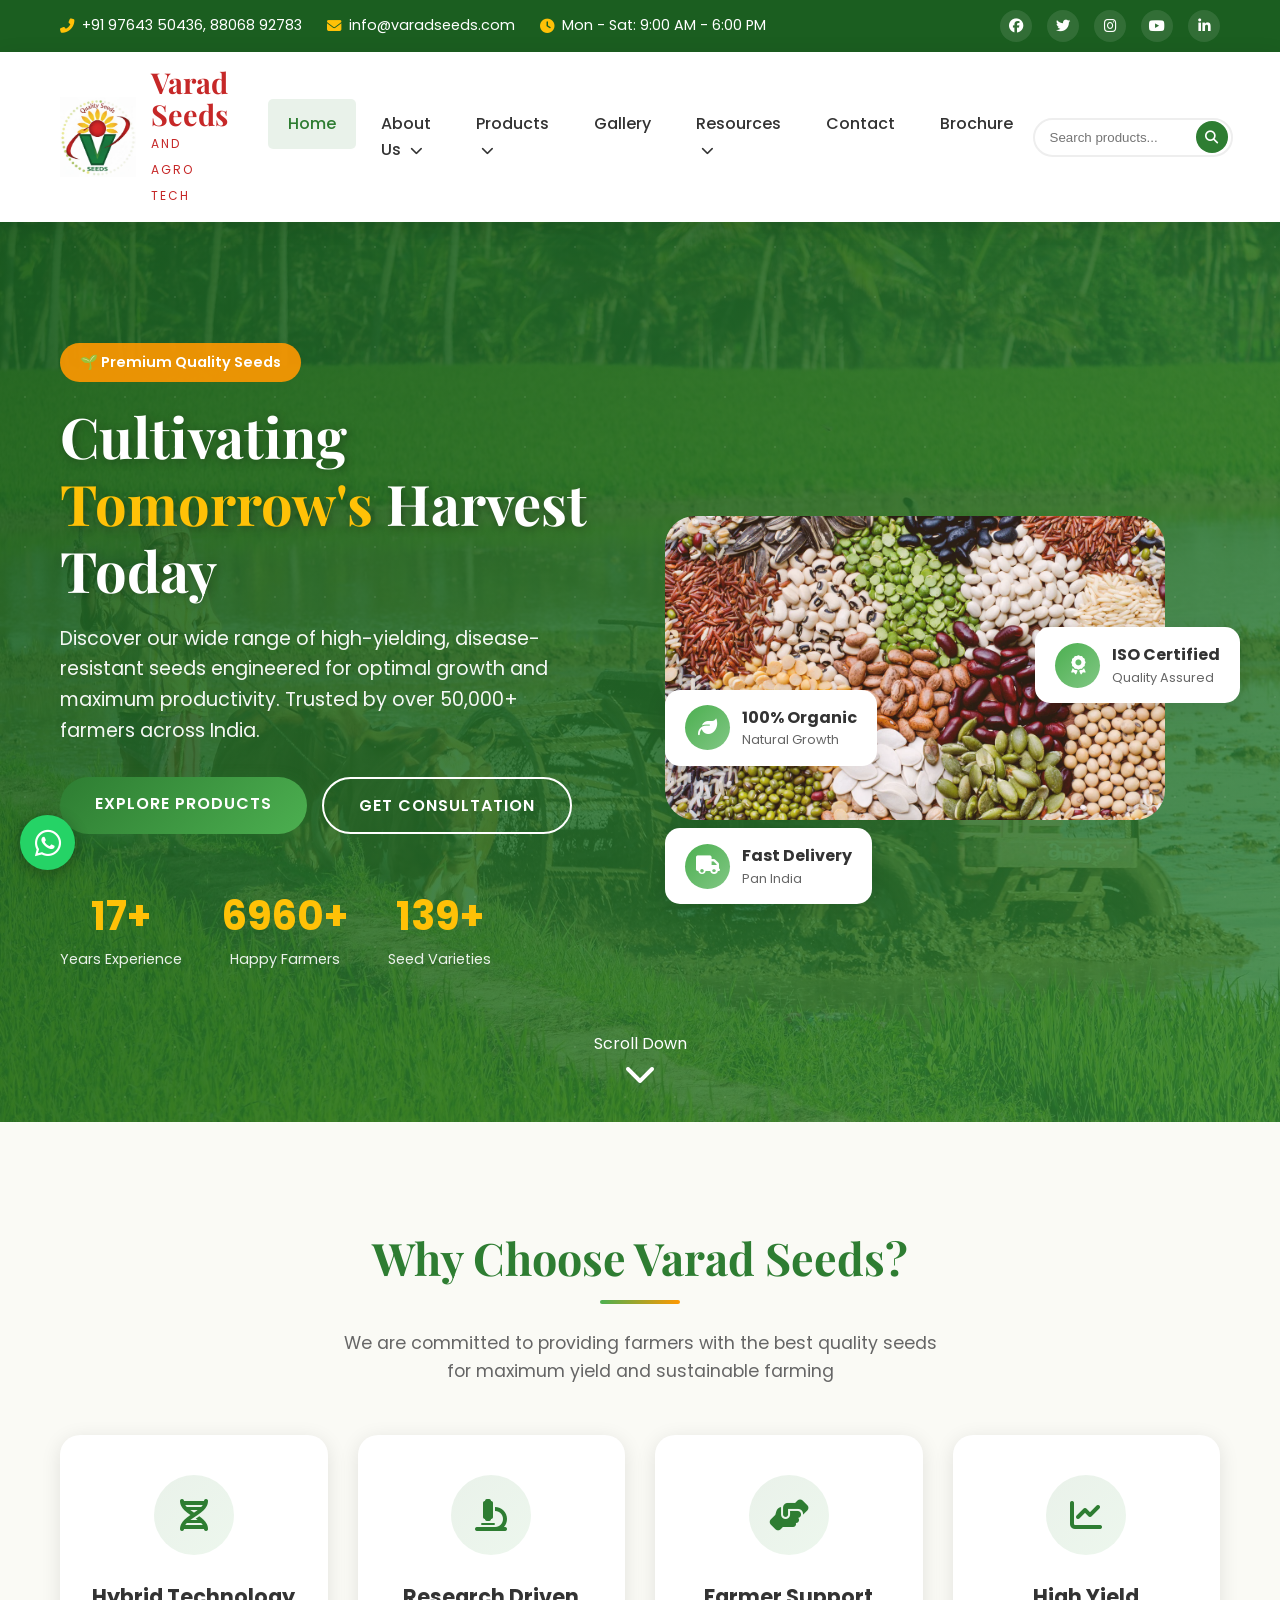
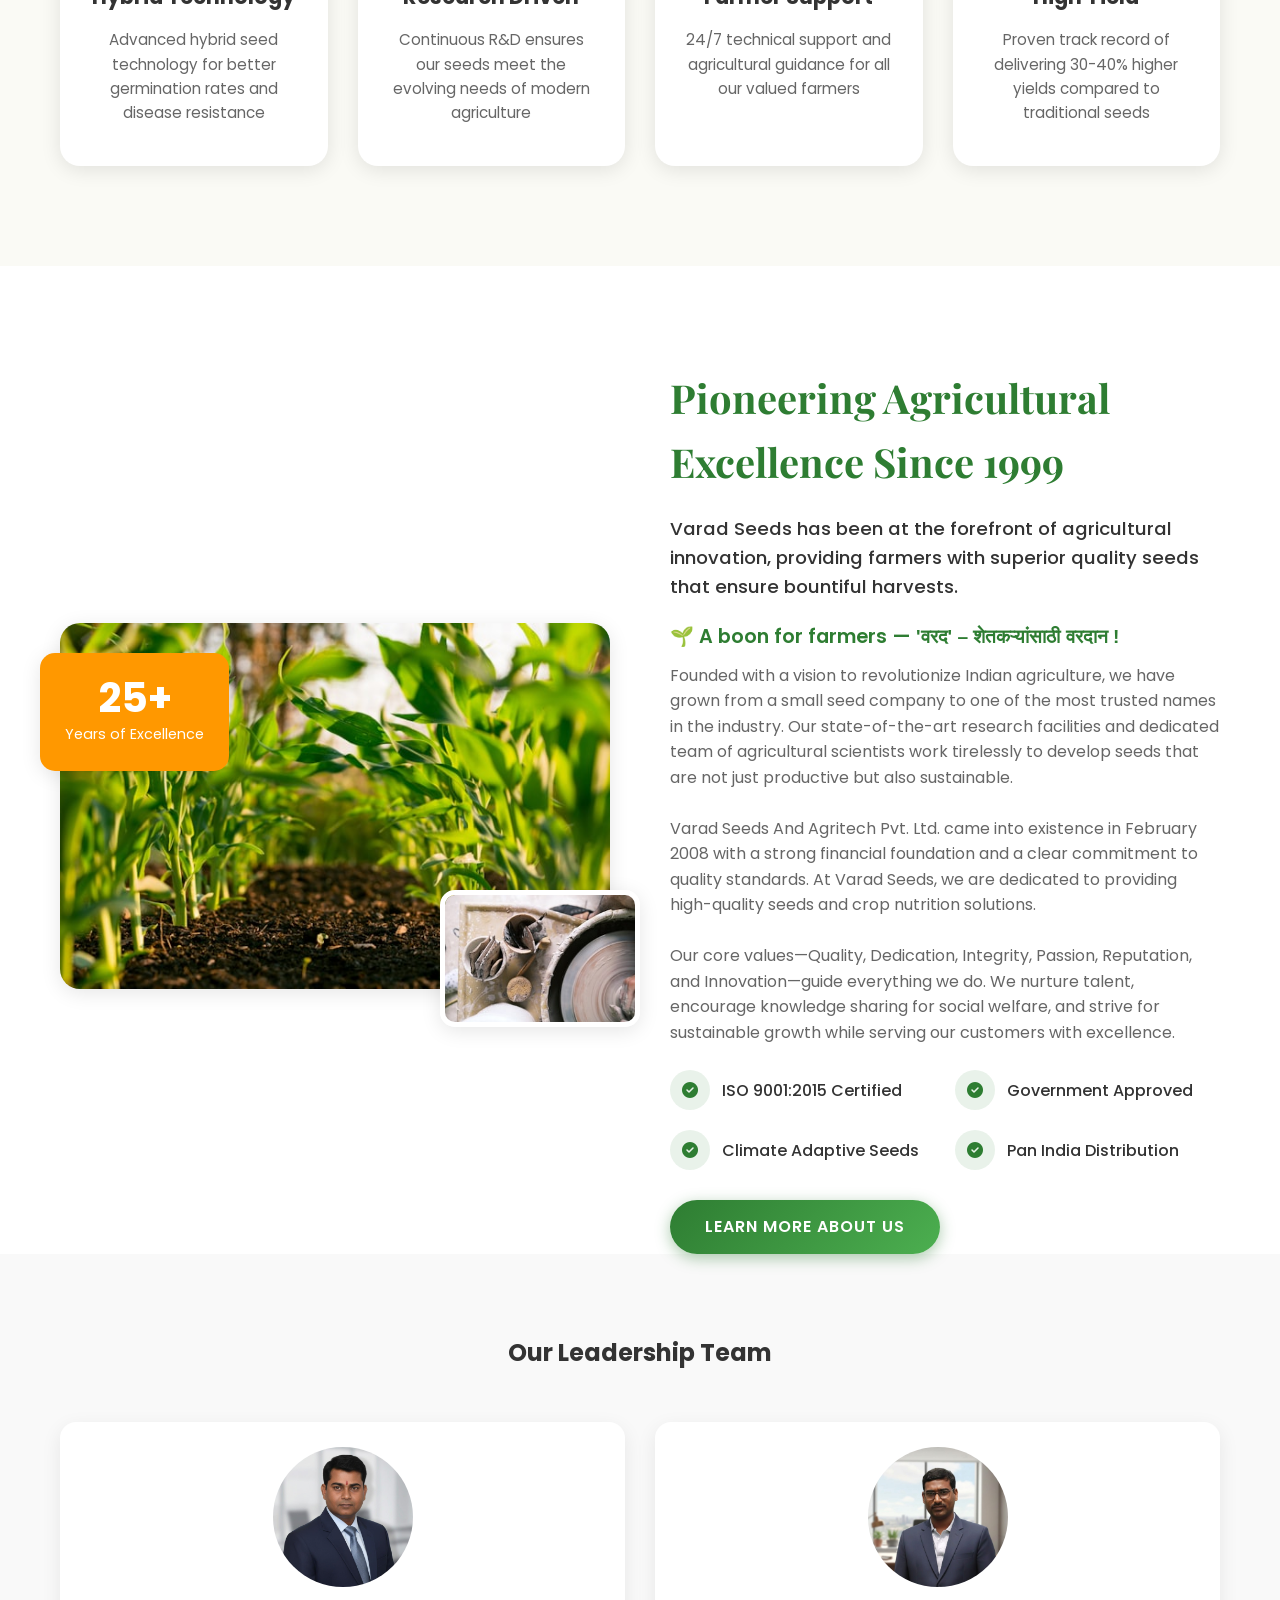
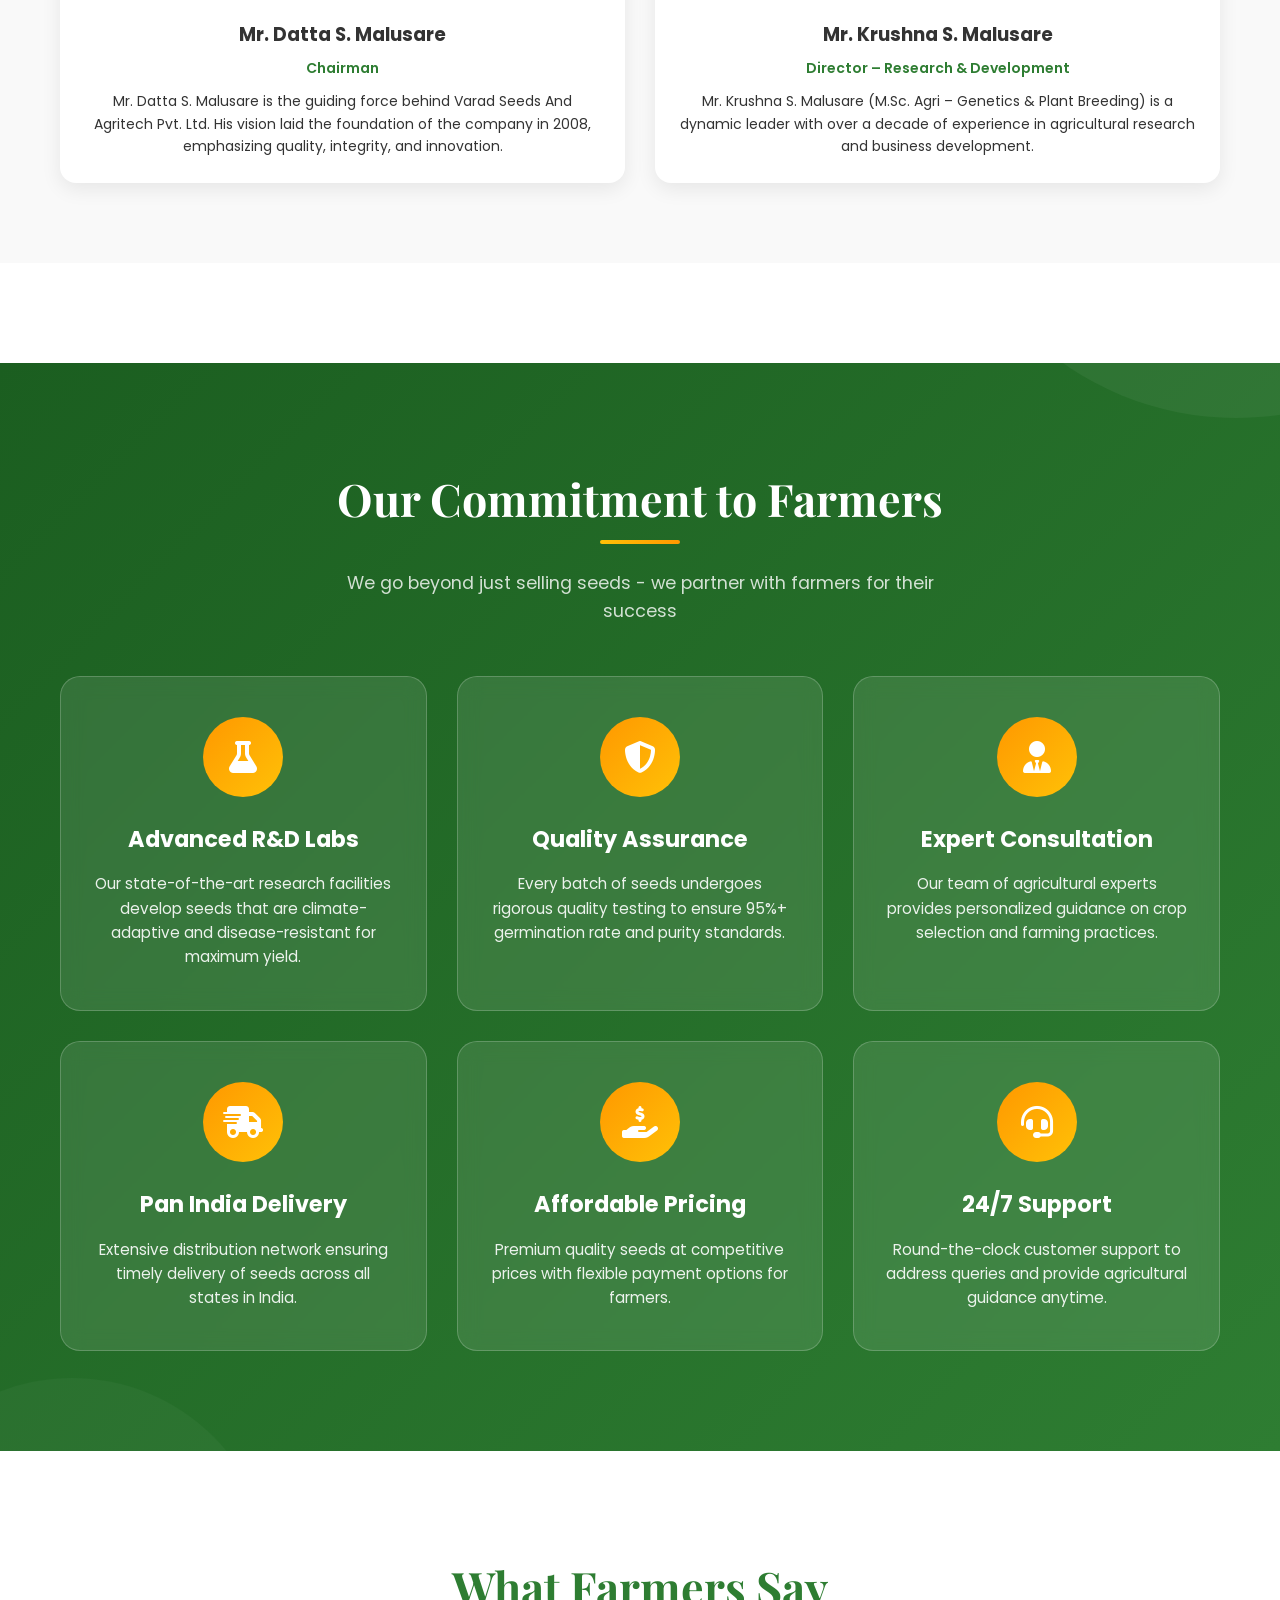
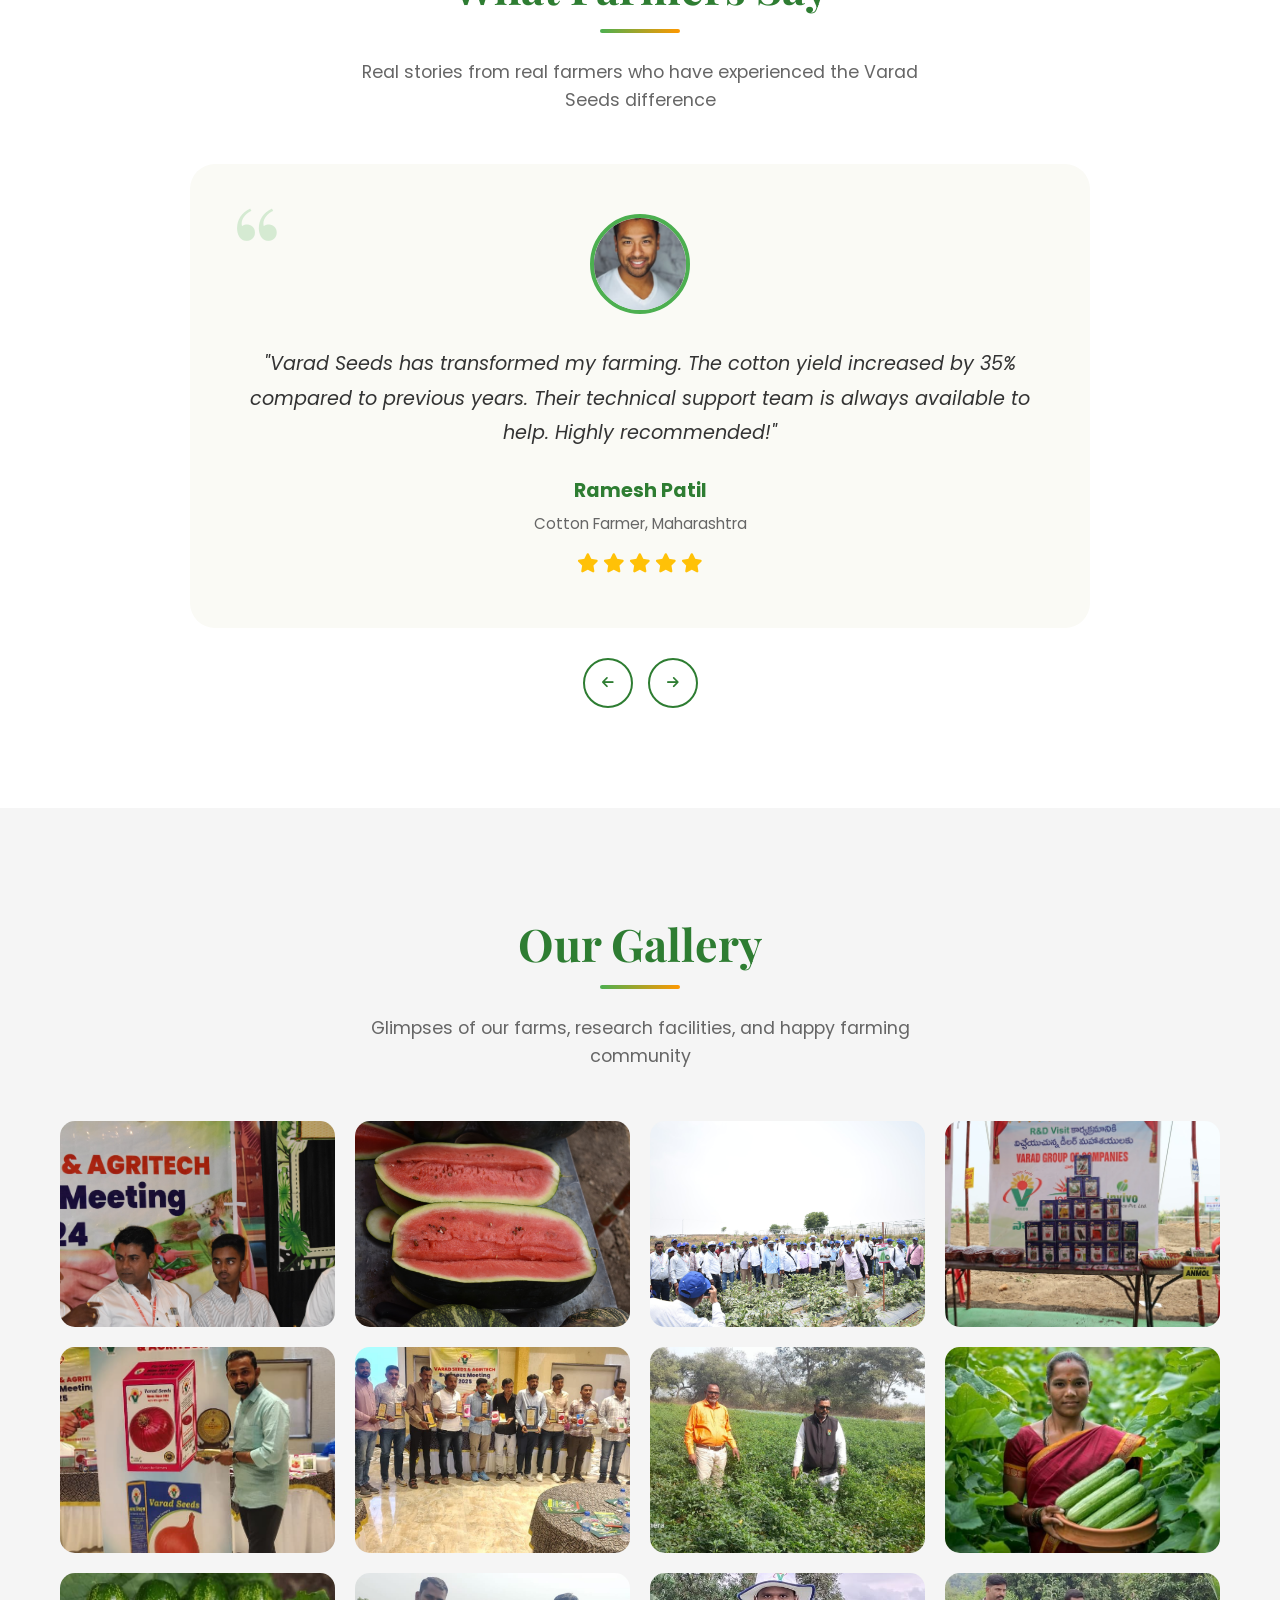
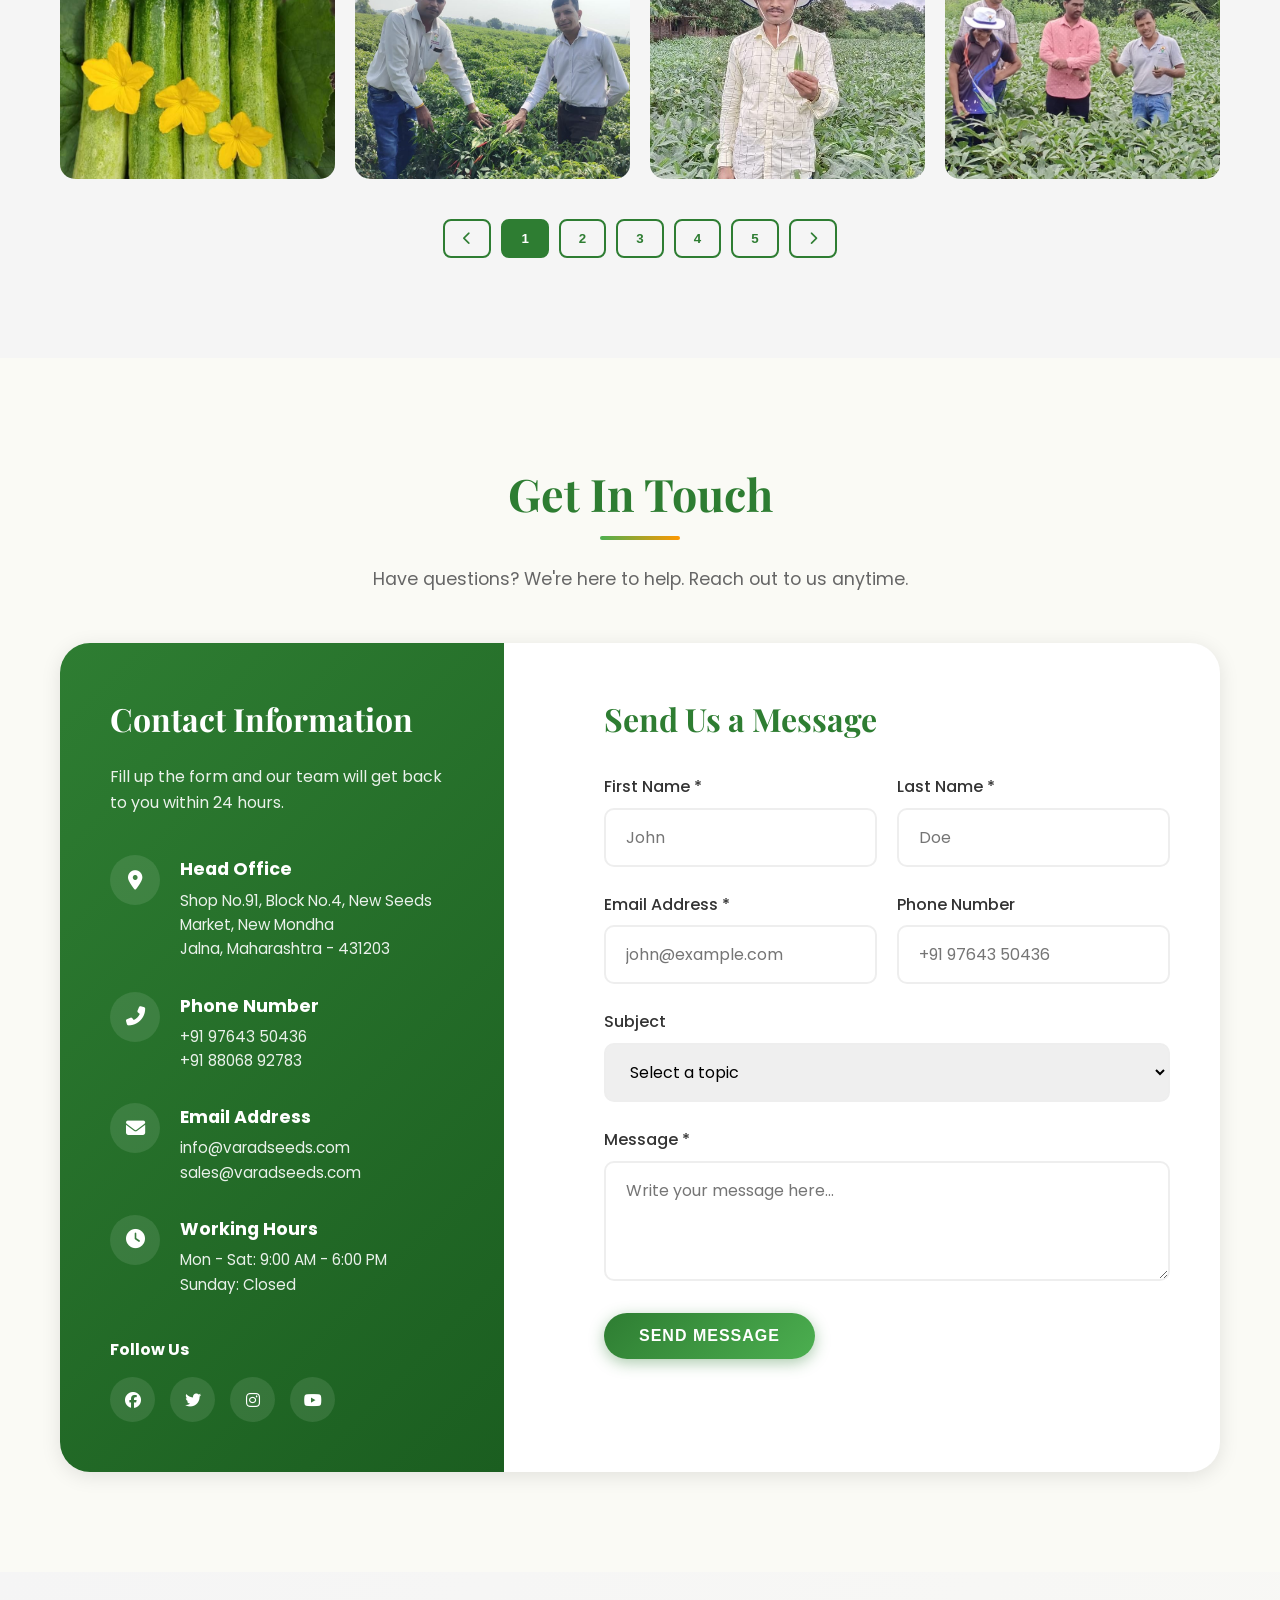
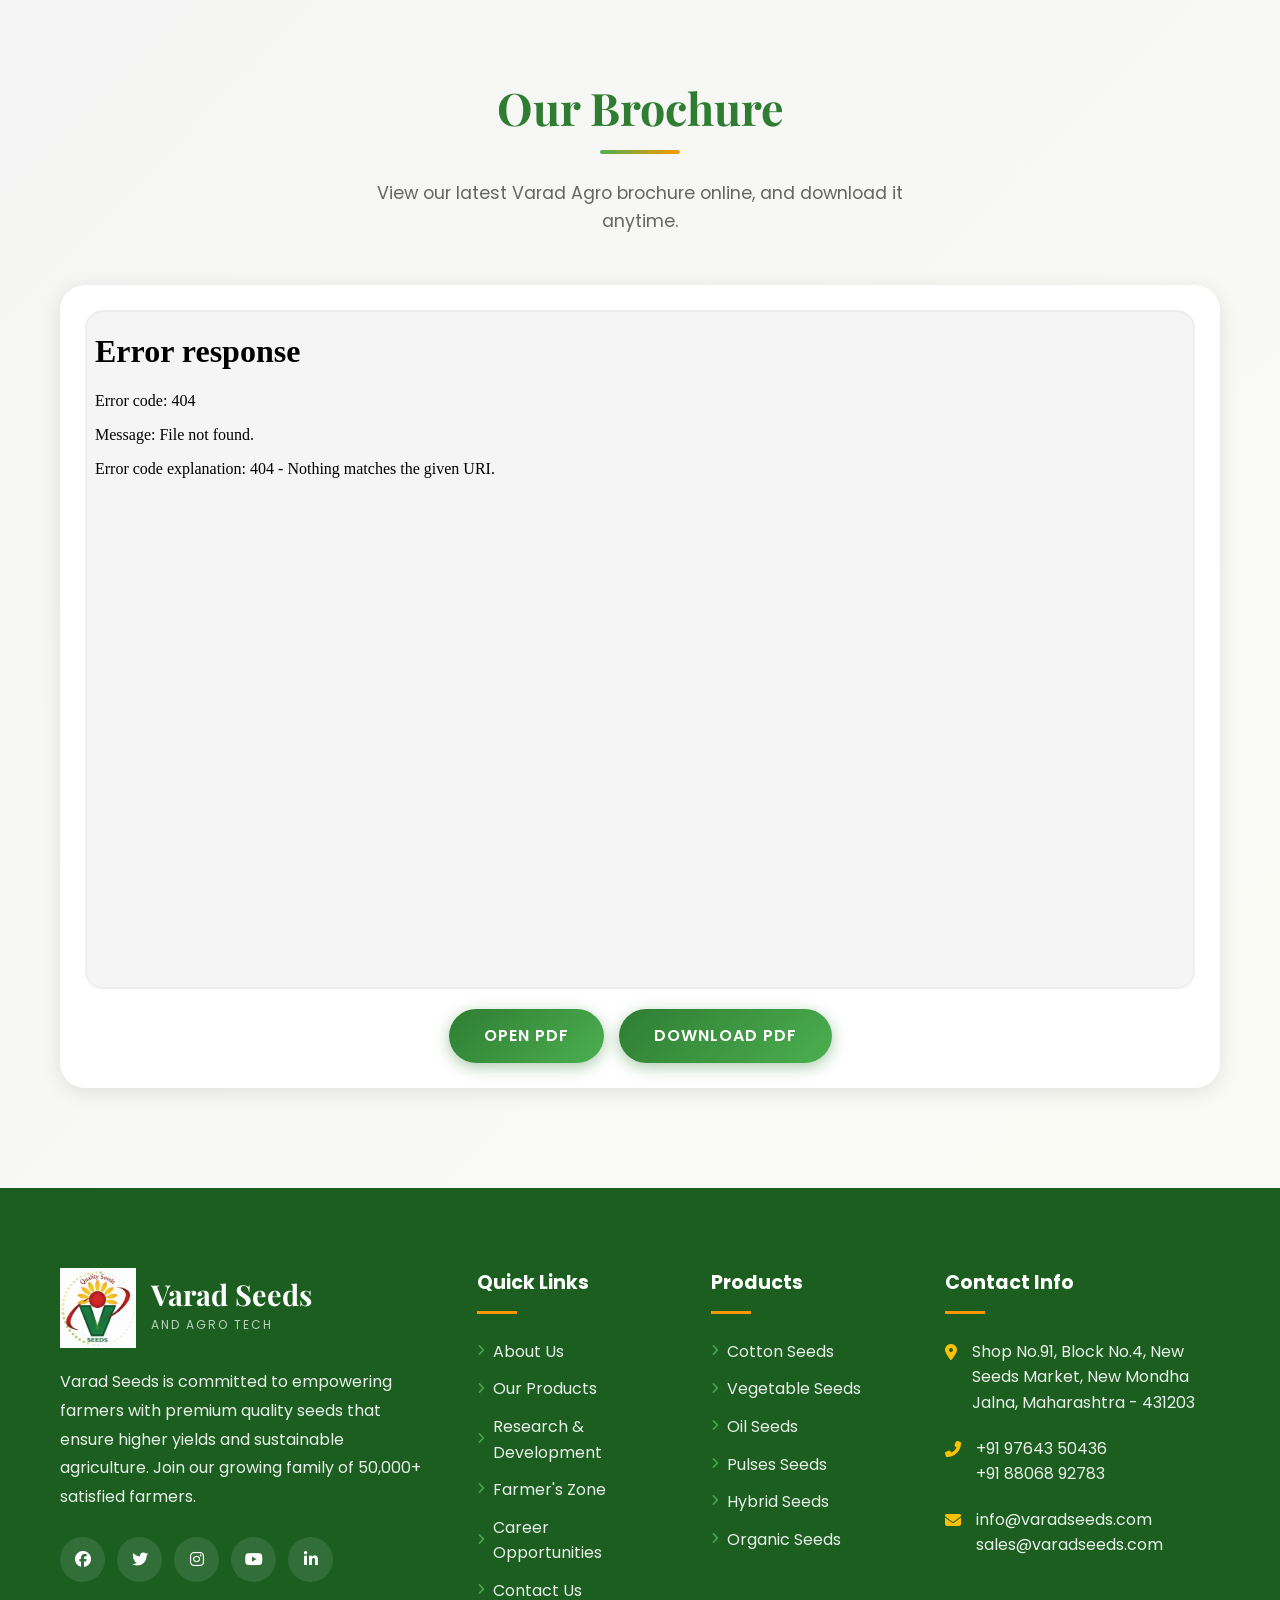
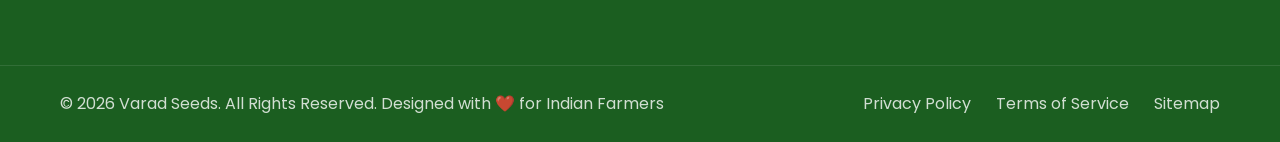
==== commit 4619f3fc: "Update index.html" ====
--- a/index.html
+++ b/index.html
@@ -286,7 +286,10 @@
                 </div>
                 <div class="about-text">
                     <h2>Pioneering Agricultural Excellence Since 1999</h2>
-                    <p class="lead">Varad Seeds has been at the forefront of agricultural innovation, providing farmers with superior quality seeds that ensure bountiful harvests.</p>
+                 <p class="lead">Varad Seeds has been at the forefront of agricultural innovation, providing farmers with superior quality seeds that ensure bountiful harvests.</p>
+<p class="mission-tagline" style="font-size:1.2rem; font-weight:600; color:var(--primary-green); margin-bottom:10px;">
+    🌱 A boon for farmers — <span style="font-family:'Noto Sans Devanagari', sans-serif;">'वरद' – शेतकऱ्यांसाठी वरदान !</span>
+</p>
                     <p>Founded with a vision to revolutionize Indian agriculture, we have grown from a small seed company to one of the most trusted names in the industry. Our state-of-the-art research facilities and dedicated team of agricultural scientists work tirelessly to develop seeds that are not just productive but also sustainable.</p>
                     <p>Varad Seeds And Agritech Pvt. Ltd. came into existence in February 2008 with a strong financial foundation and a clear commitment to quality standards. At Varad Seeds, we are dedicated to providing high-quality seeds and crop nutrition solutions.</p>
                     <p>Our core values—Quality, Dedication, Integrity, Passion, Reputation, and Innovation—guide everything we do. We nurture talent, encourage knowledge sharing for social welfare, and strive for sustainable growth while serving our customers with excellence.</p>
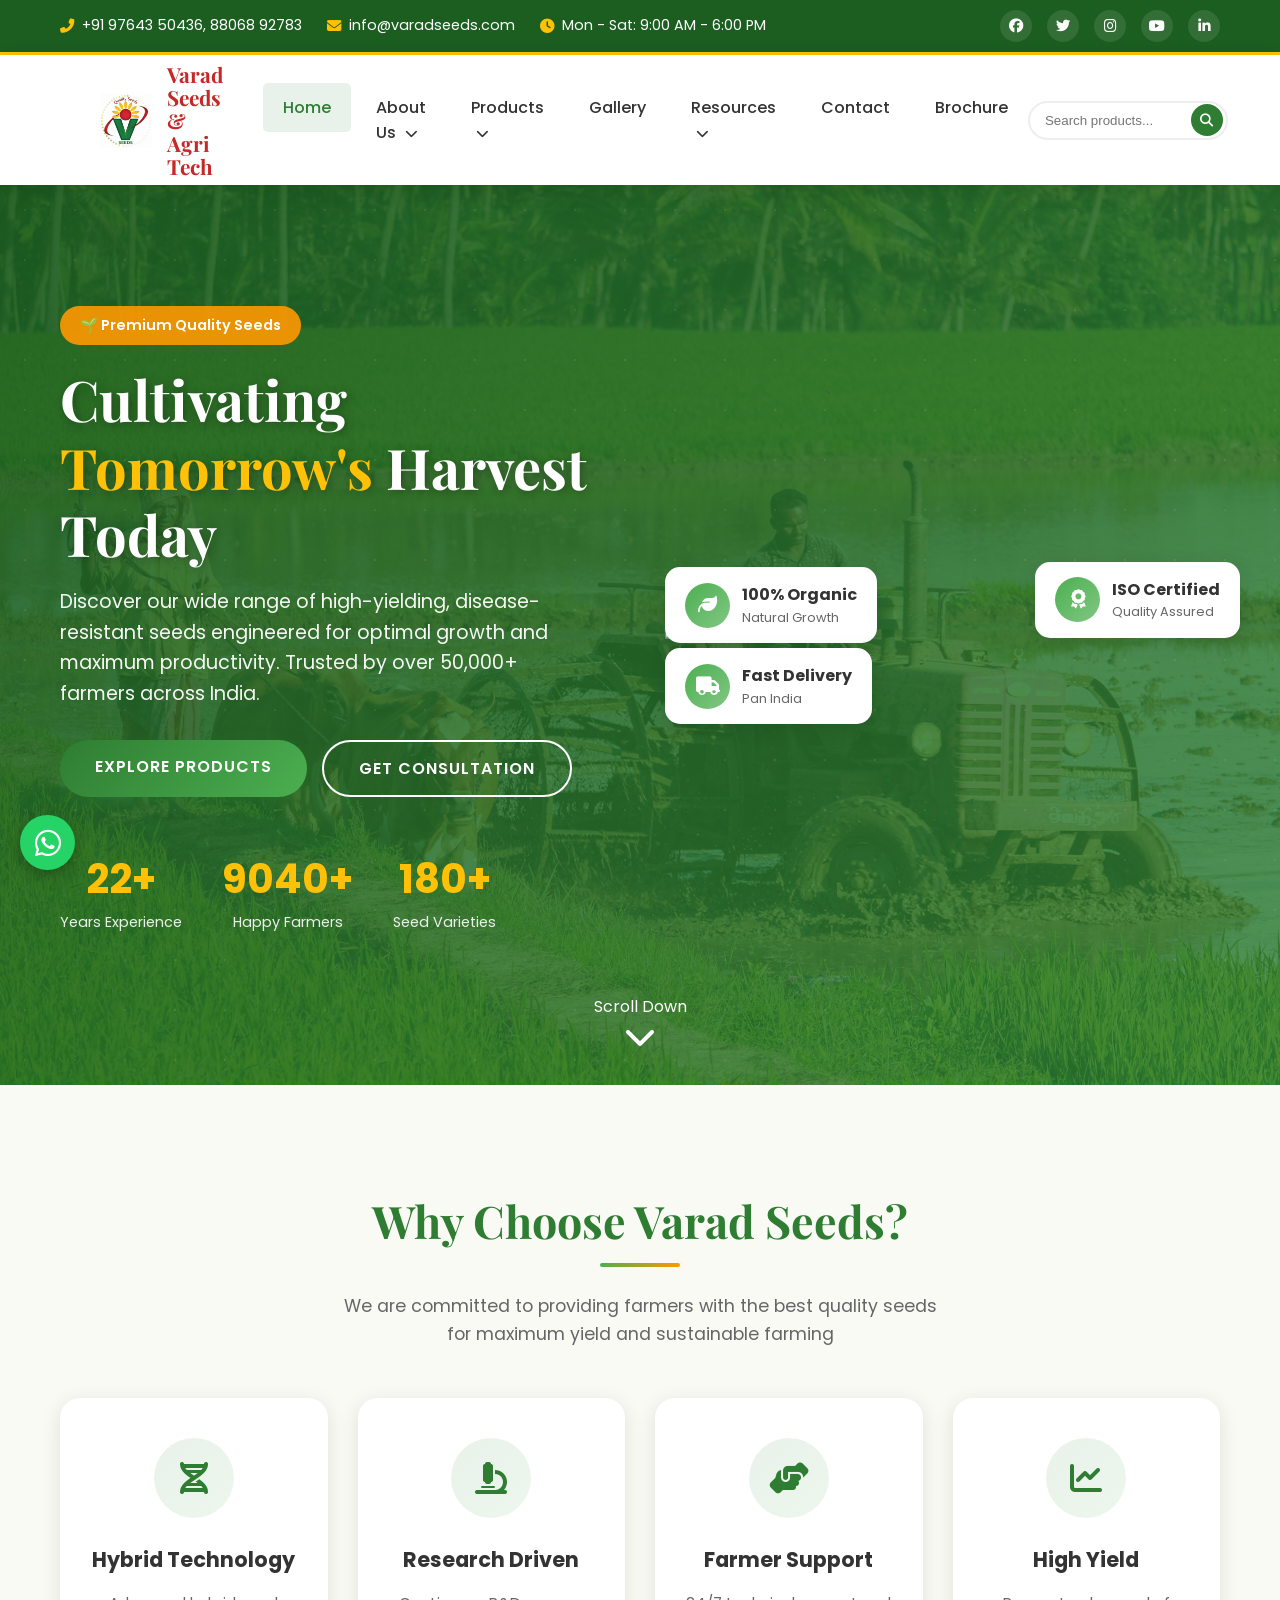
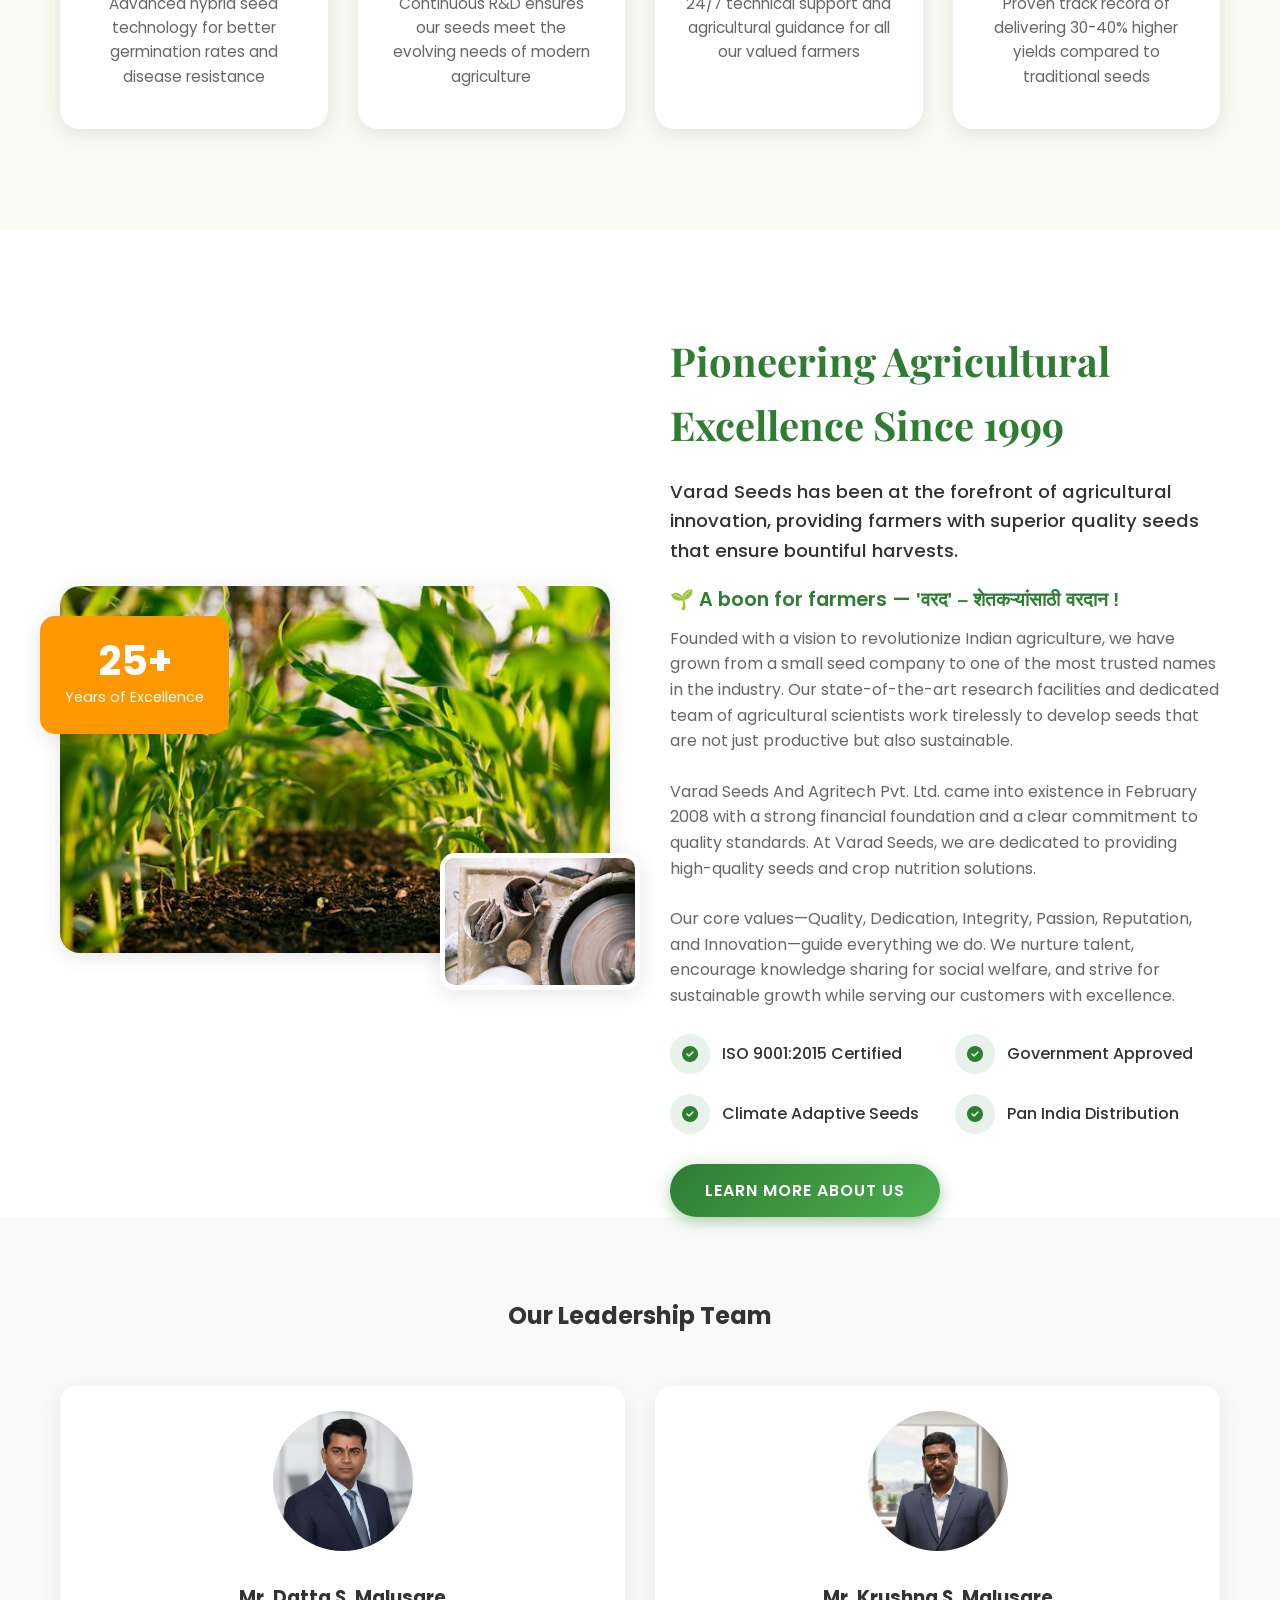
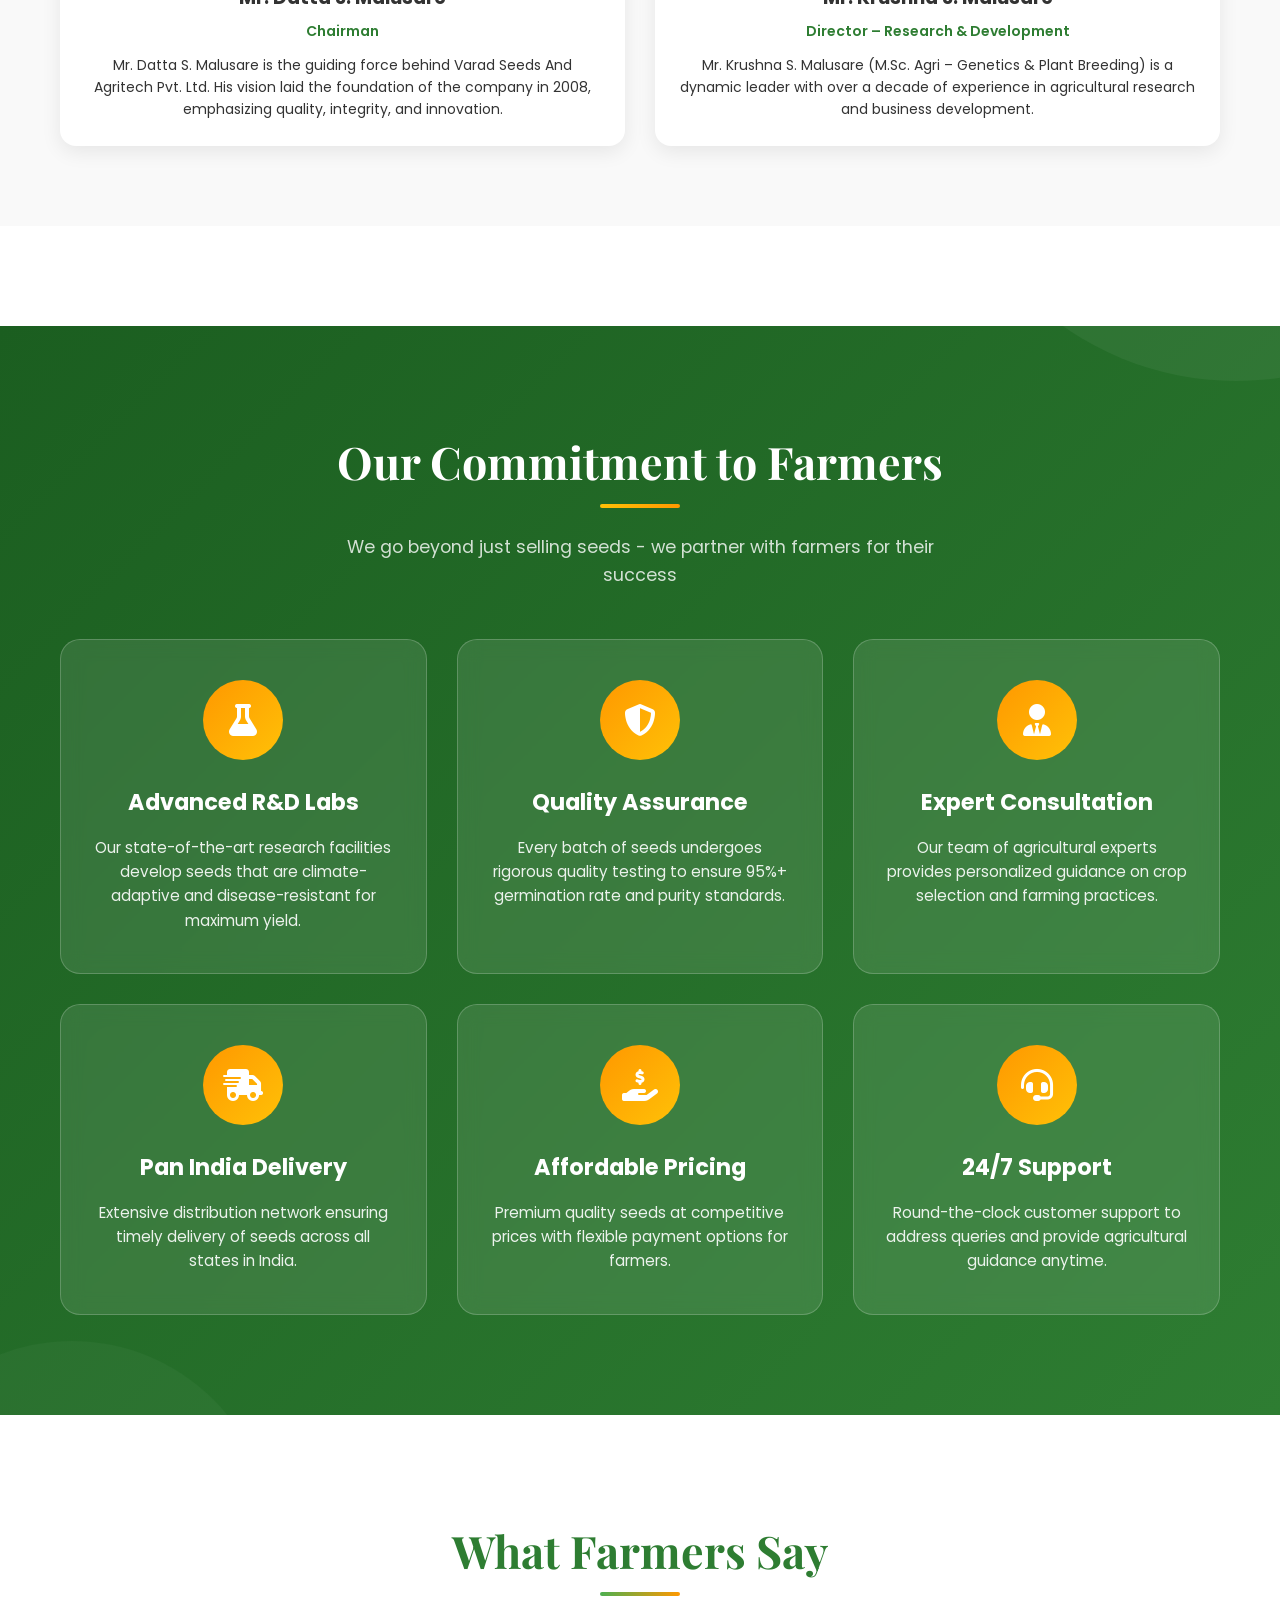
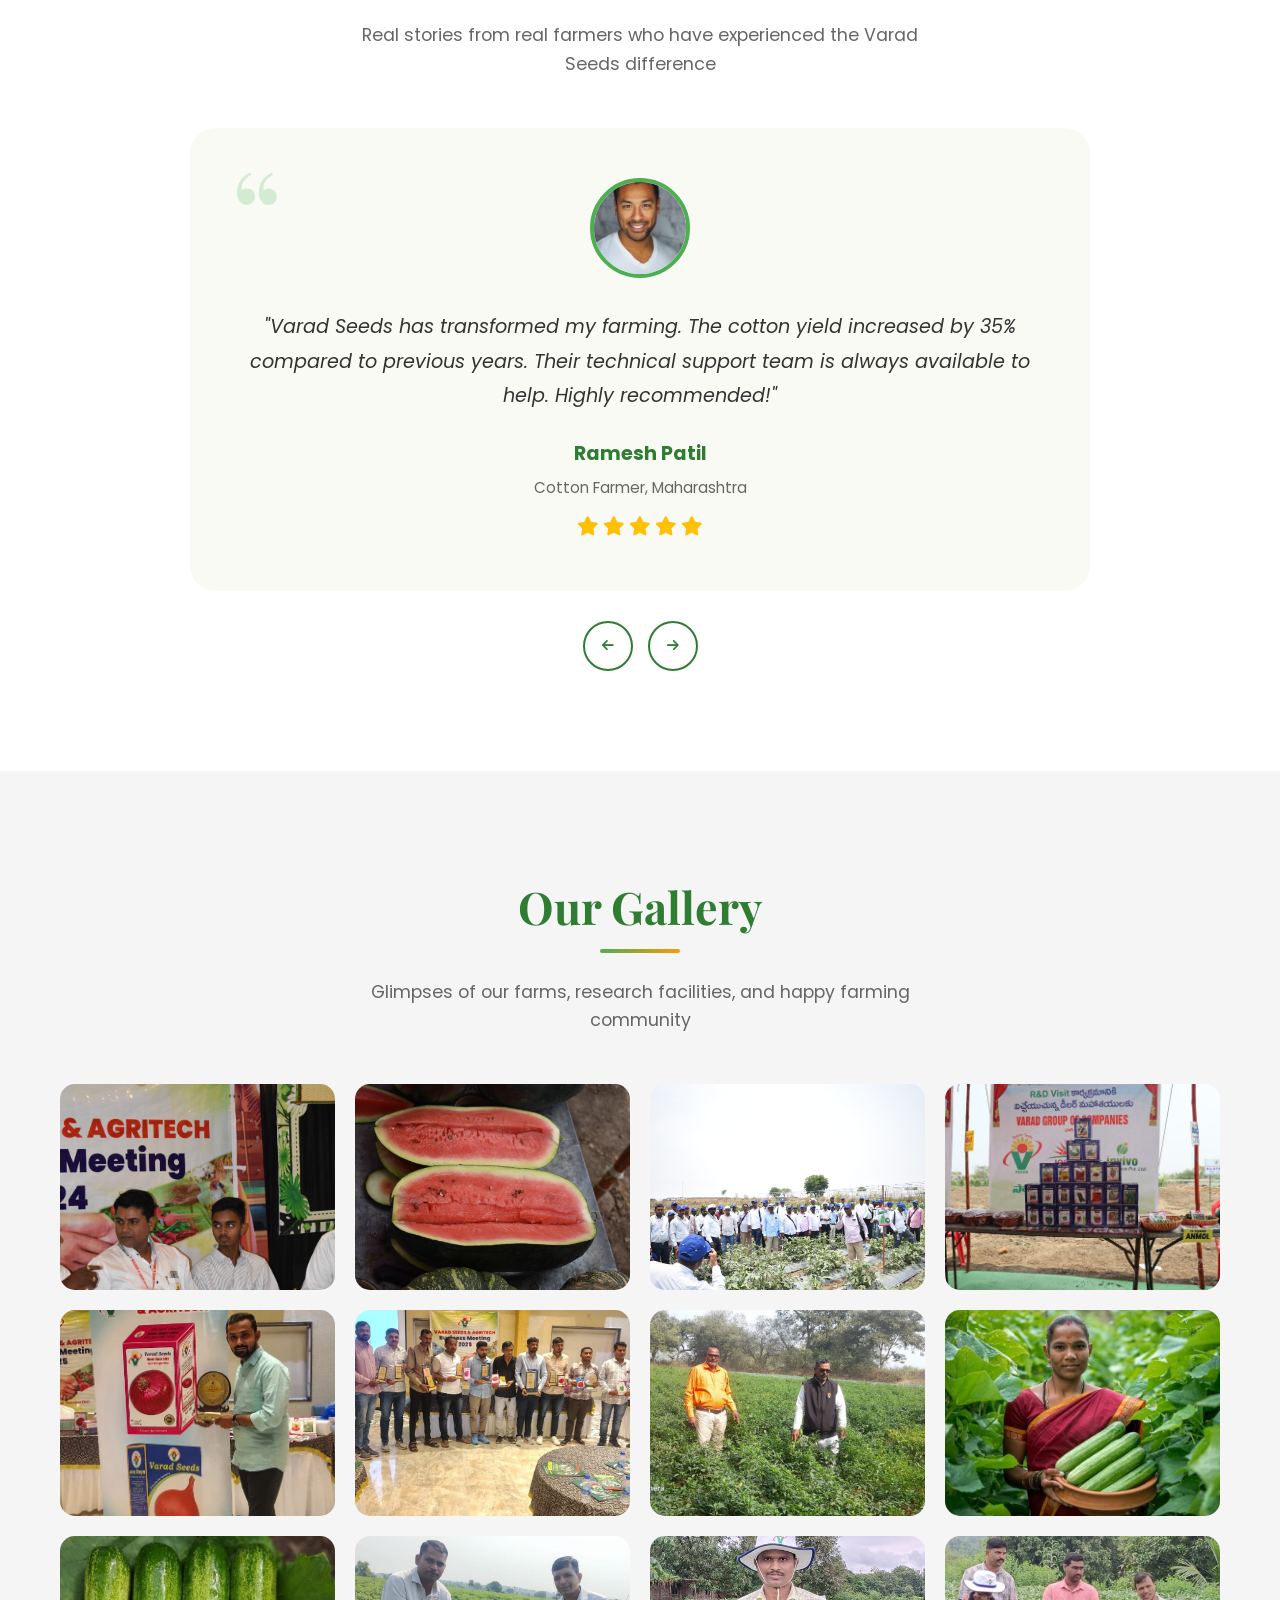
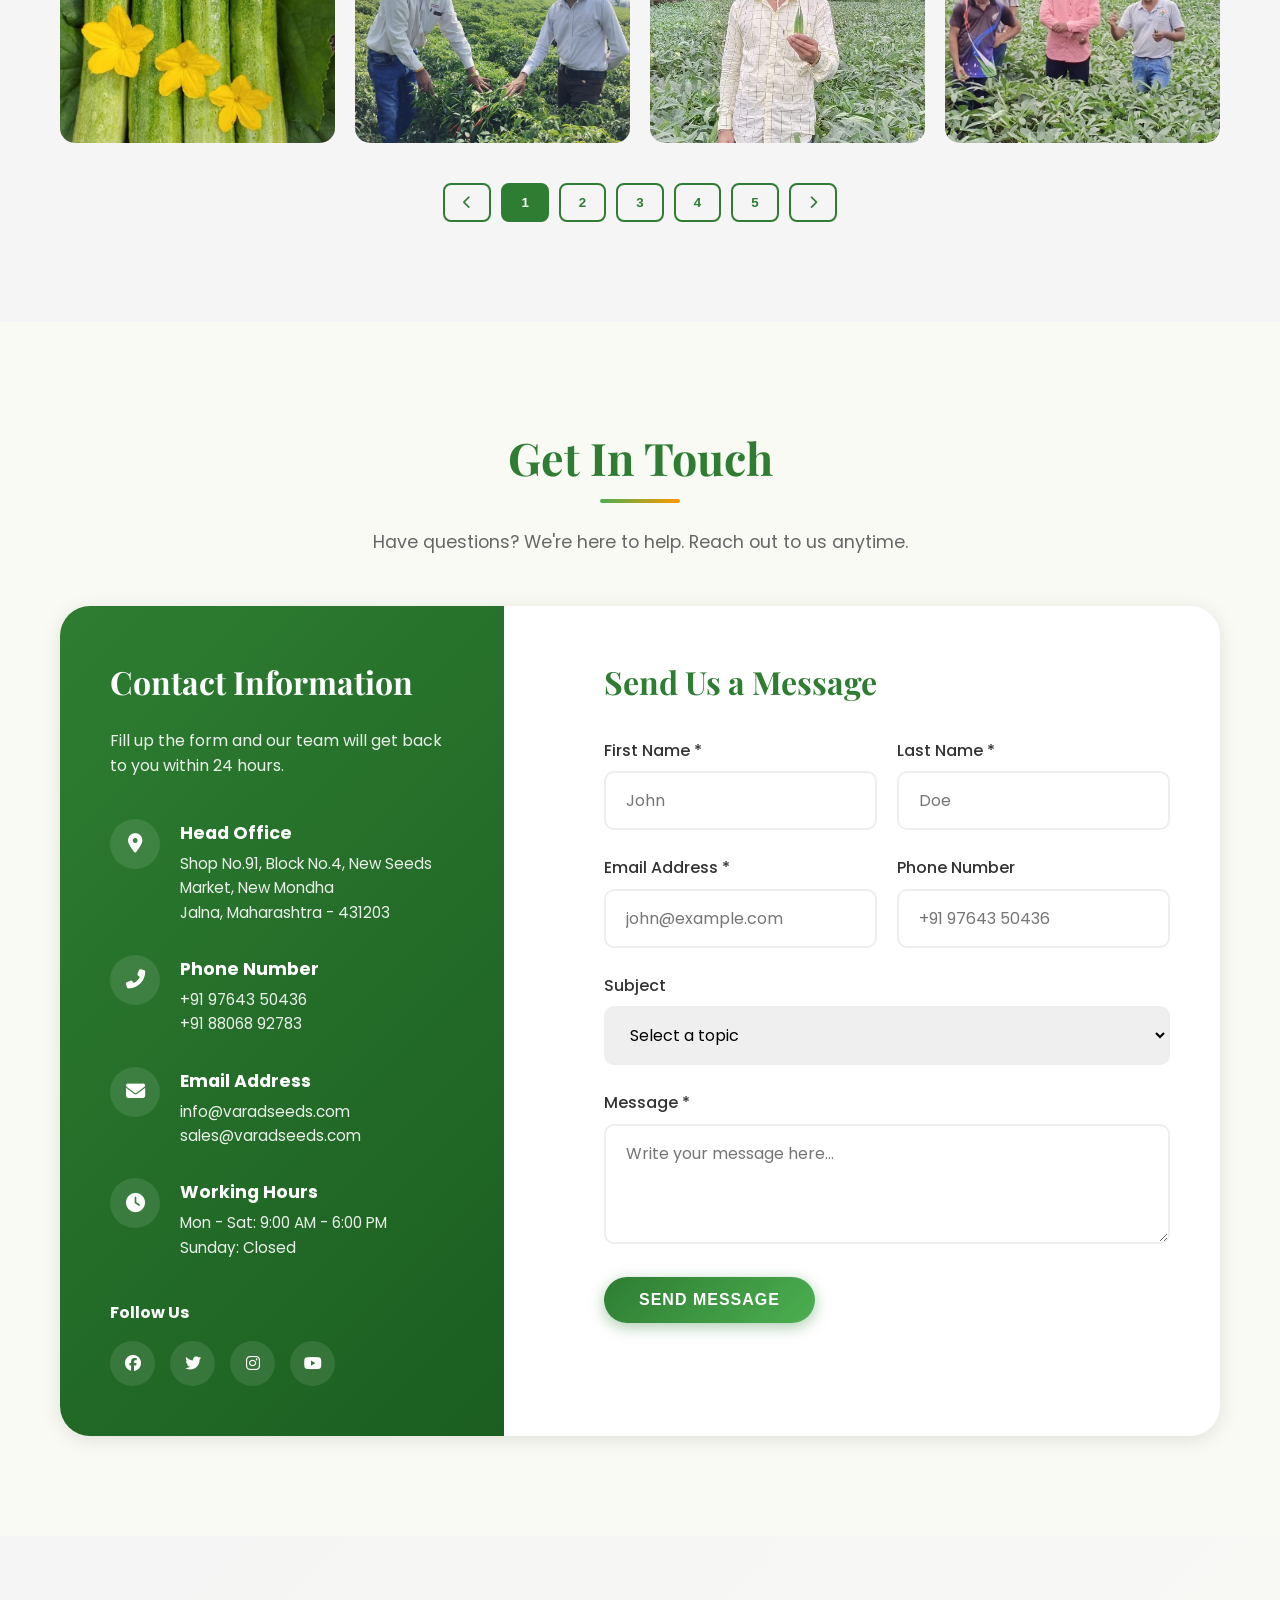
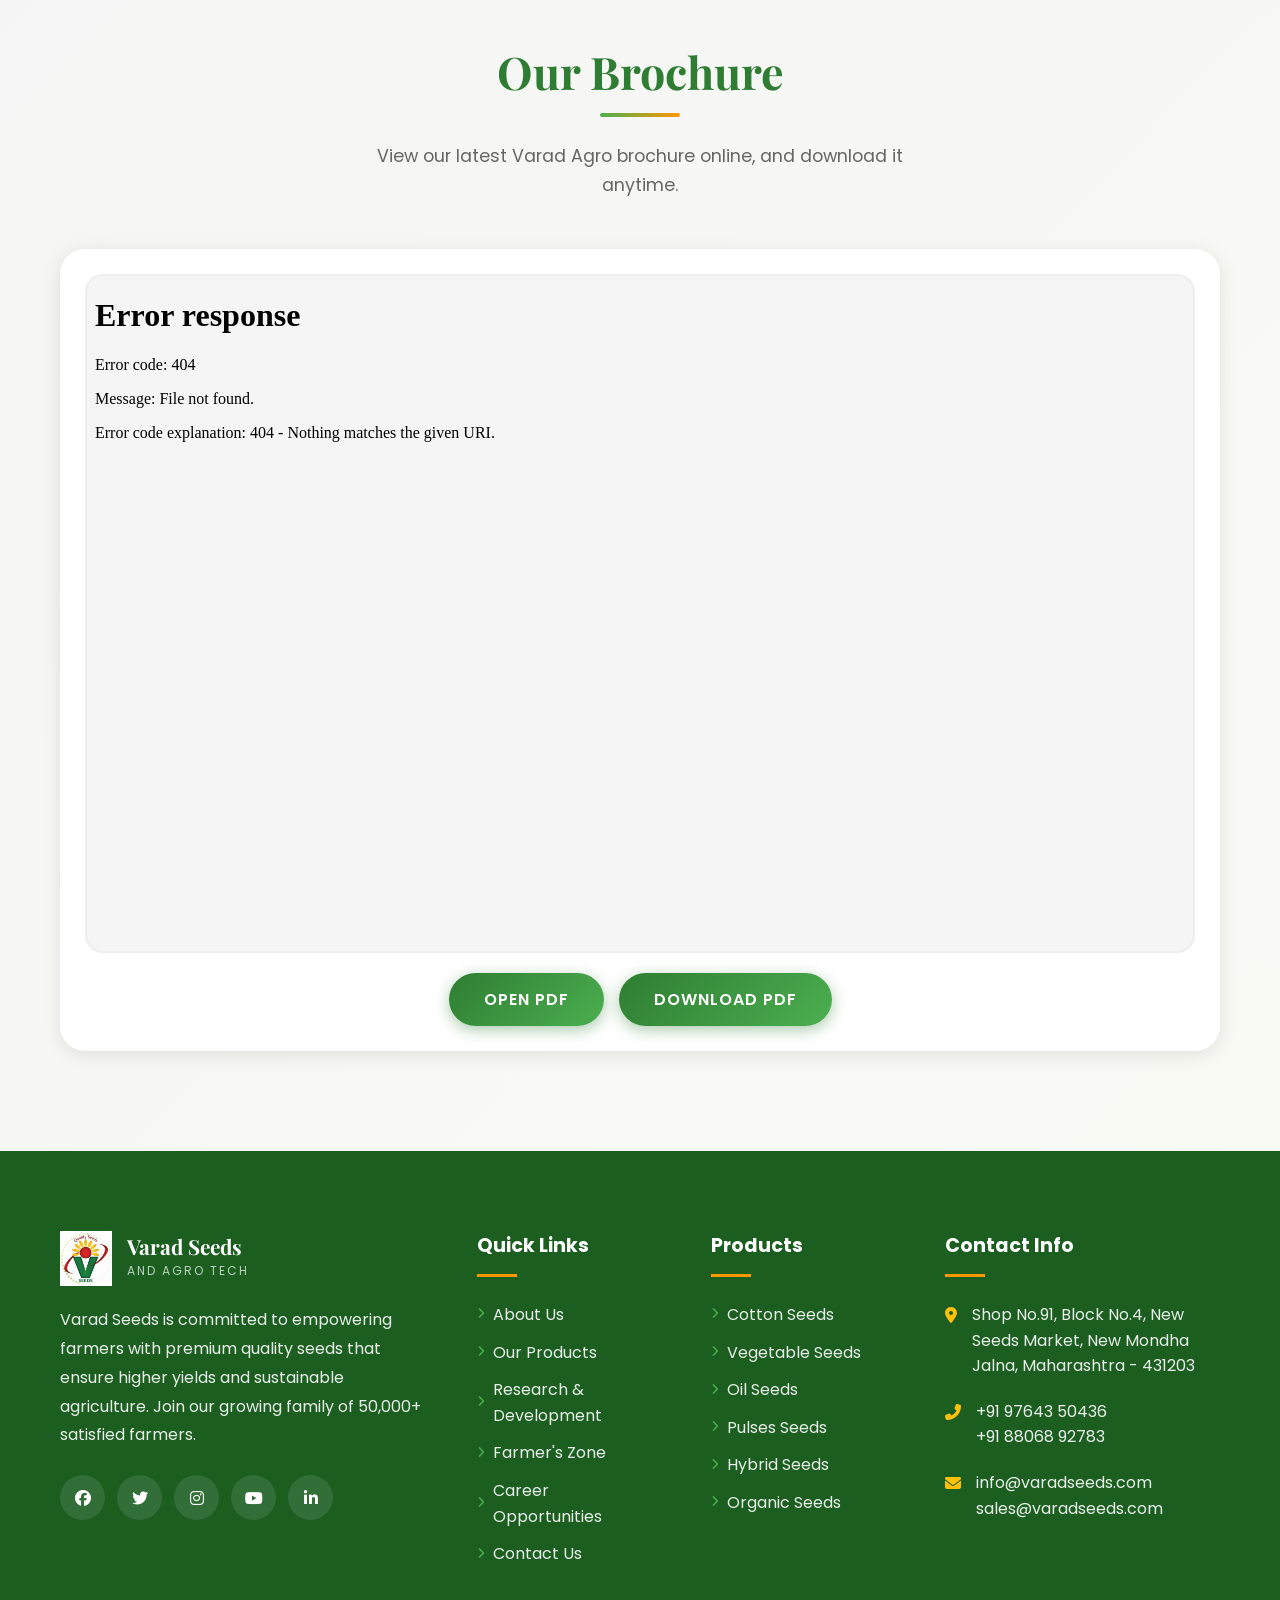
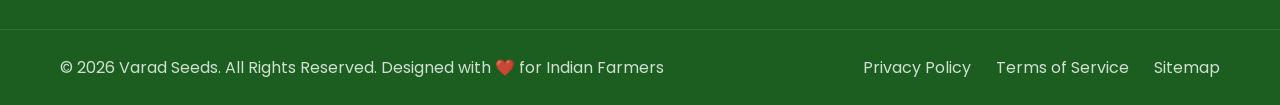
==== commit f3050b70: "Update index.html" ====
--- a/index.html
+++ b/index.html
@@ -84,10 +84,8 @@
                 <a href="index.html" class="logo">
                     <div class="logo-icon">
                         <img src="assets/images/varad-agro-tech.png" alt="Varad Seeds and Agro Tech Logo">
-                    </div>
                     <div class="logo-text">
-                        <h1>Varad Seeds</h1>
-                        <span>and Agro Tech</span>
+                        <h1>Varad Seeds & Agri Tech</h1>
                     </div>
                 </a>
 
--- a/css/style.css
+++ b/css/style.css
@@ -191,8 +191,9 @@
 .top-bar {
     background: var(--dark-green);
     color: var(--white);
-    padding: 10px 0;
+      padding: 10px 0;
     font-size: 0.9rem;
+    border-bottom: 3px solid var(--accent-yellow);
 }
 
 .top-bar .container {
@@ -250,7 +251,7 @@
 .header-main {
     display: flex;
     align-items: center;
-    padding: 15px 0;
+   padding: 8px 0;
 }
 
 .logo {
@@ -271,15 +272,15 @@
 }
 
 .logo-icon img {
-    height: 80px;
+    height: 55px;
     width: auto;
-    max-width: 160px;
+    max-width: 120px;
     object-fit: contain;
 }
 
 .logo-text h1 {
     font-family: 'Playfair Display', serif;
-    font-size: 1.8rem;
+    font-size: 1.3rem;
     color: #c62828;
     line-height: 1.1;
 }
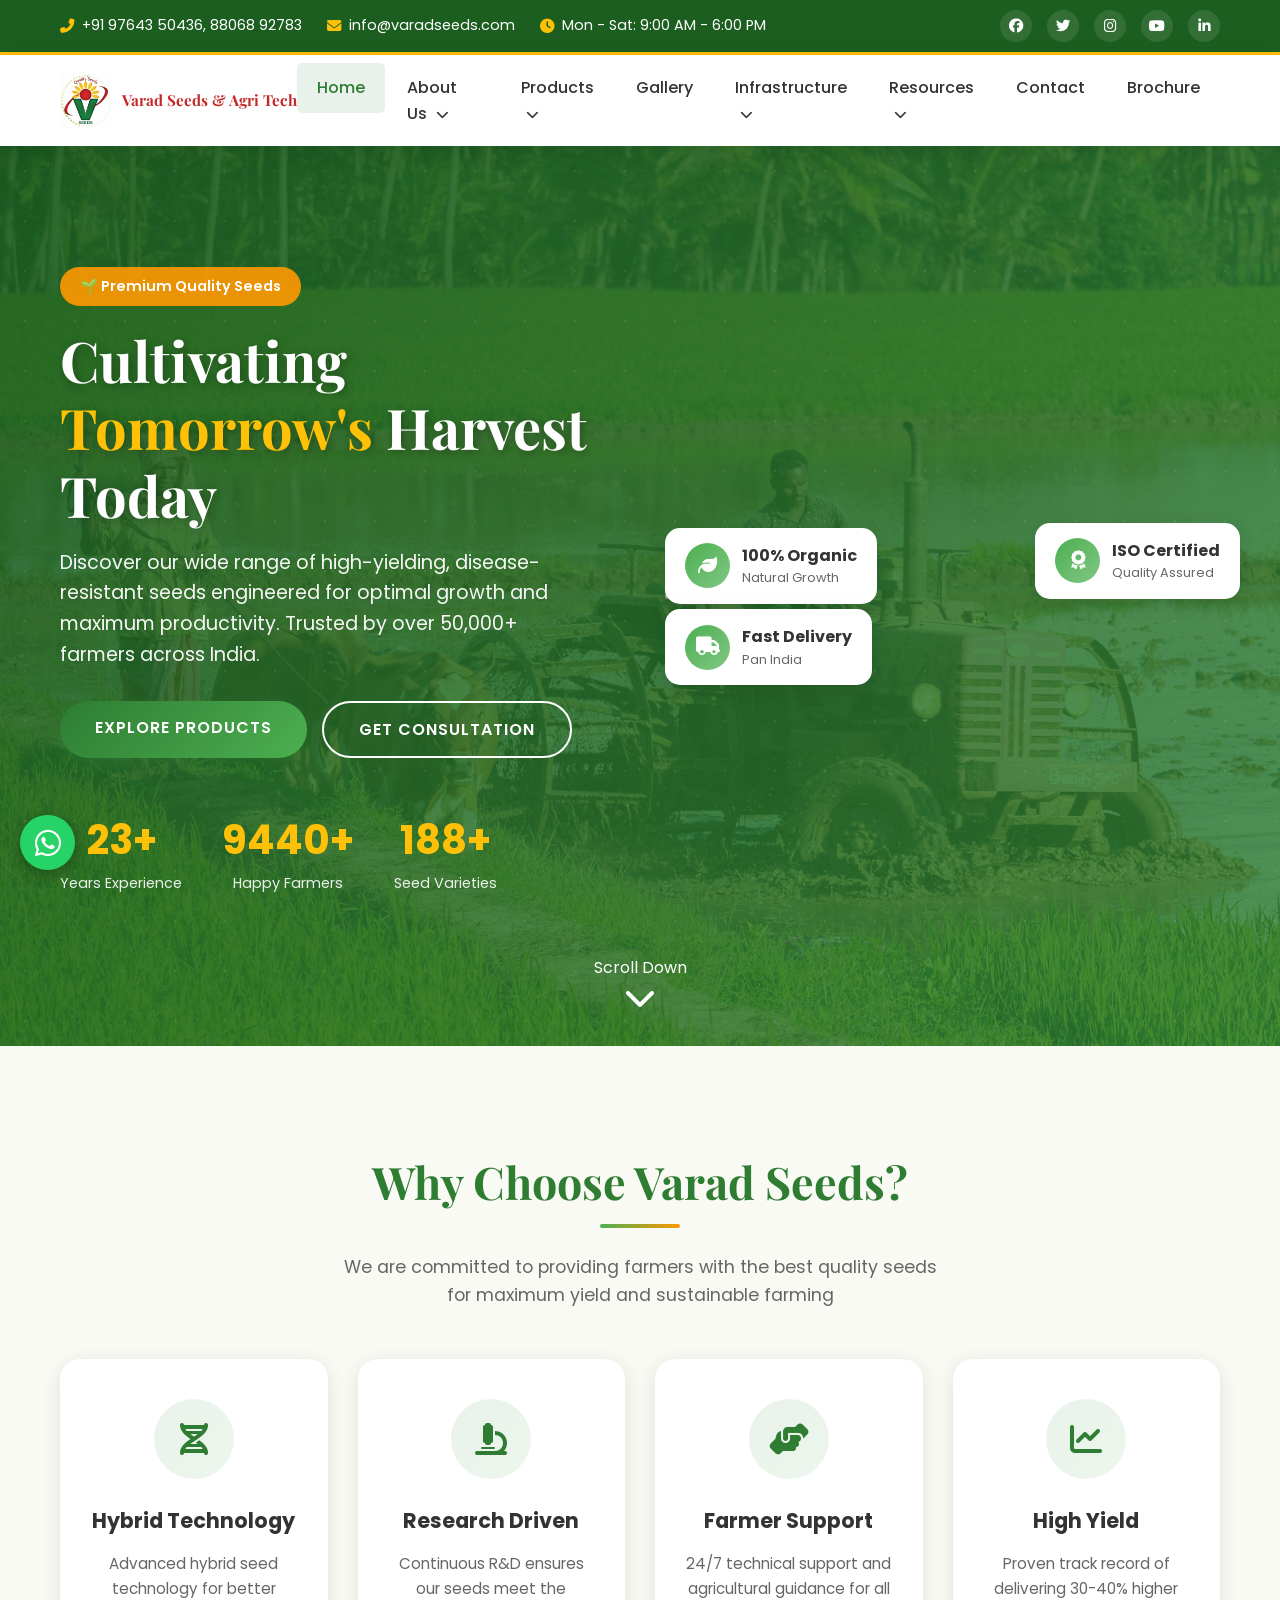
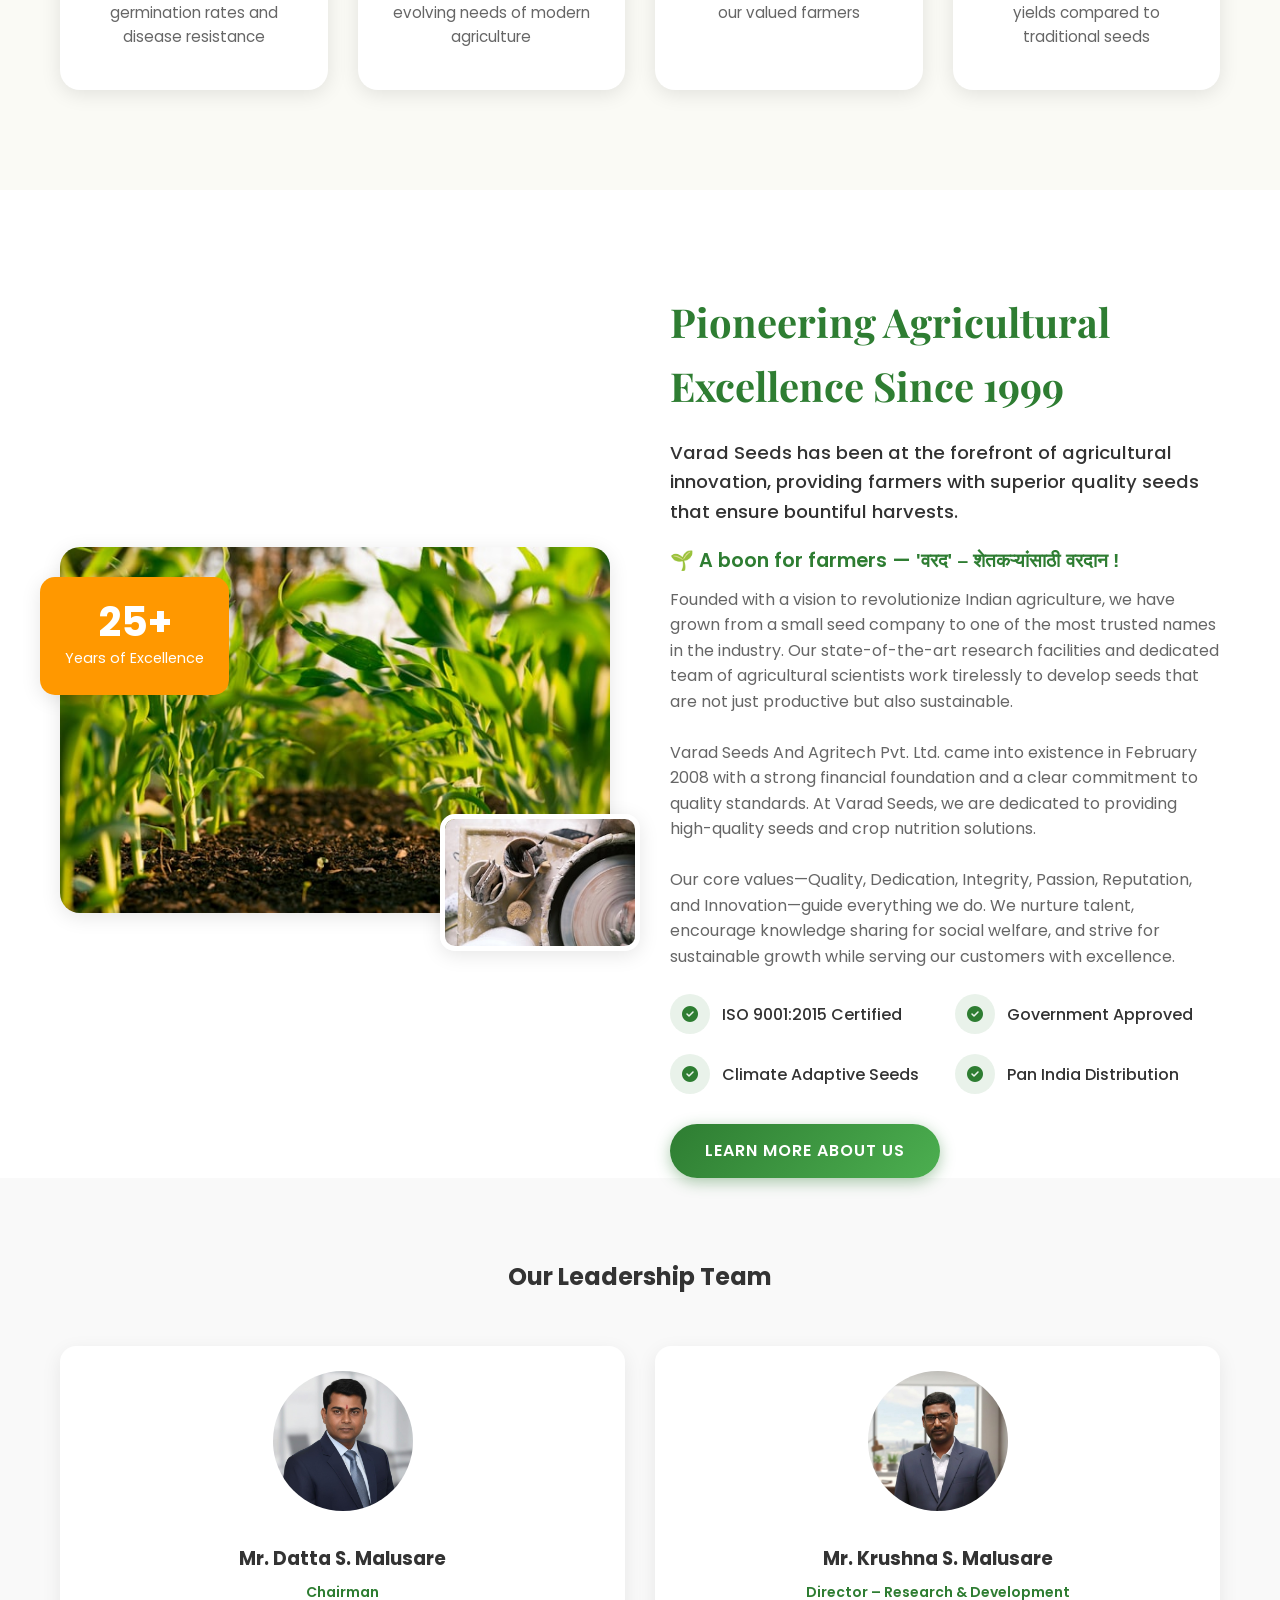
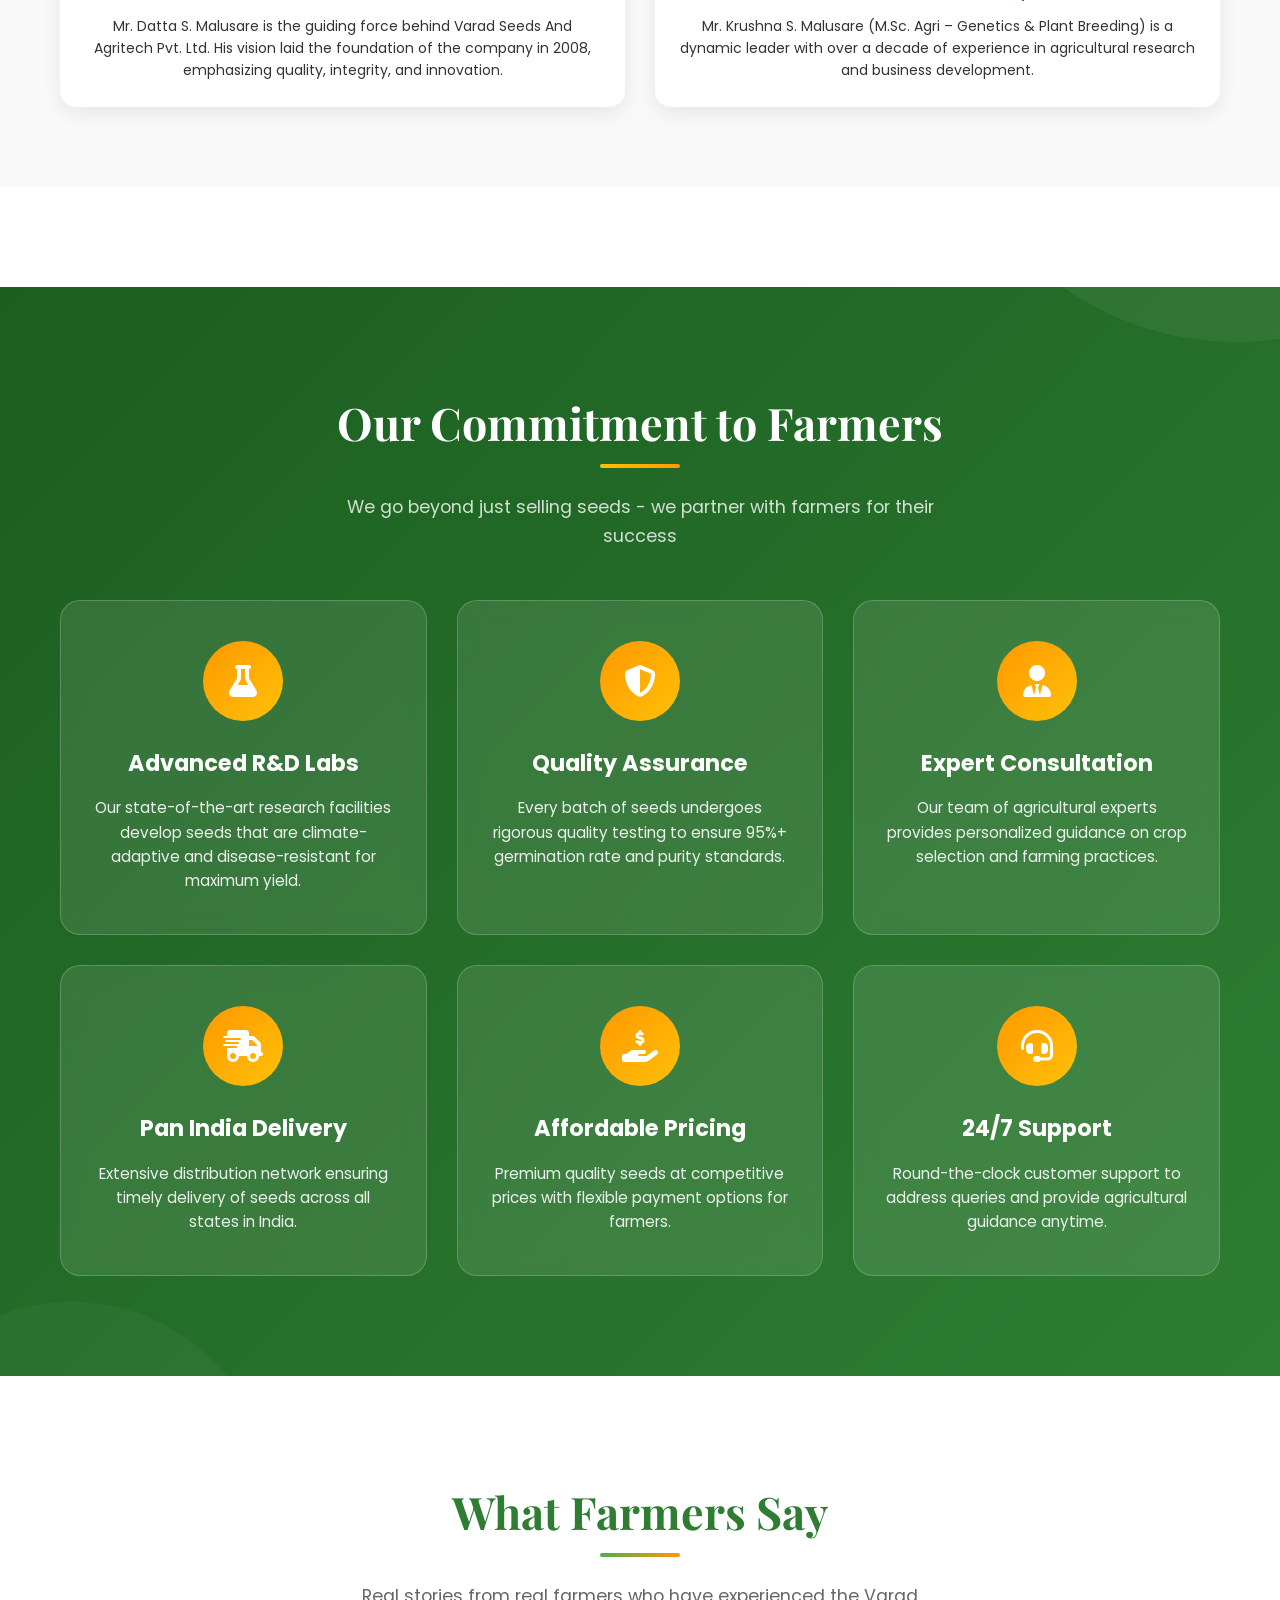
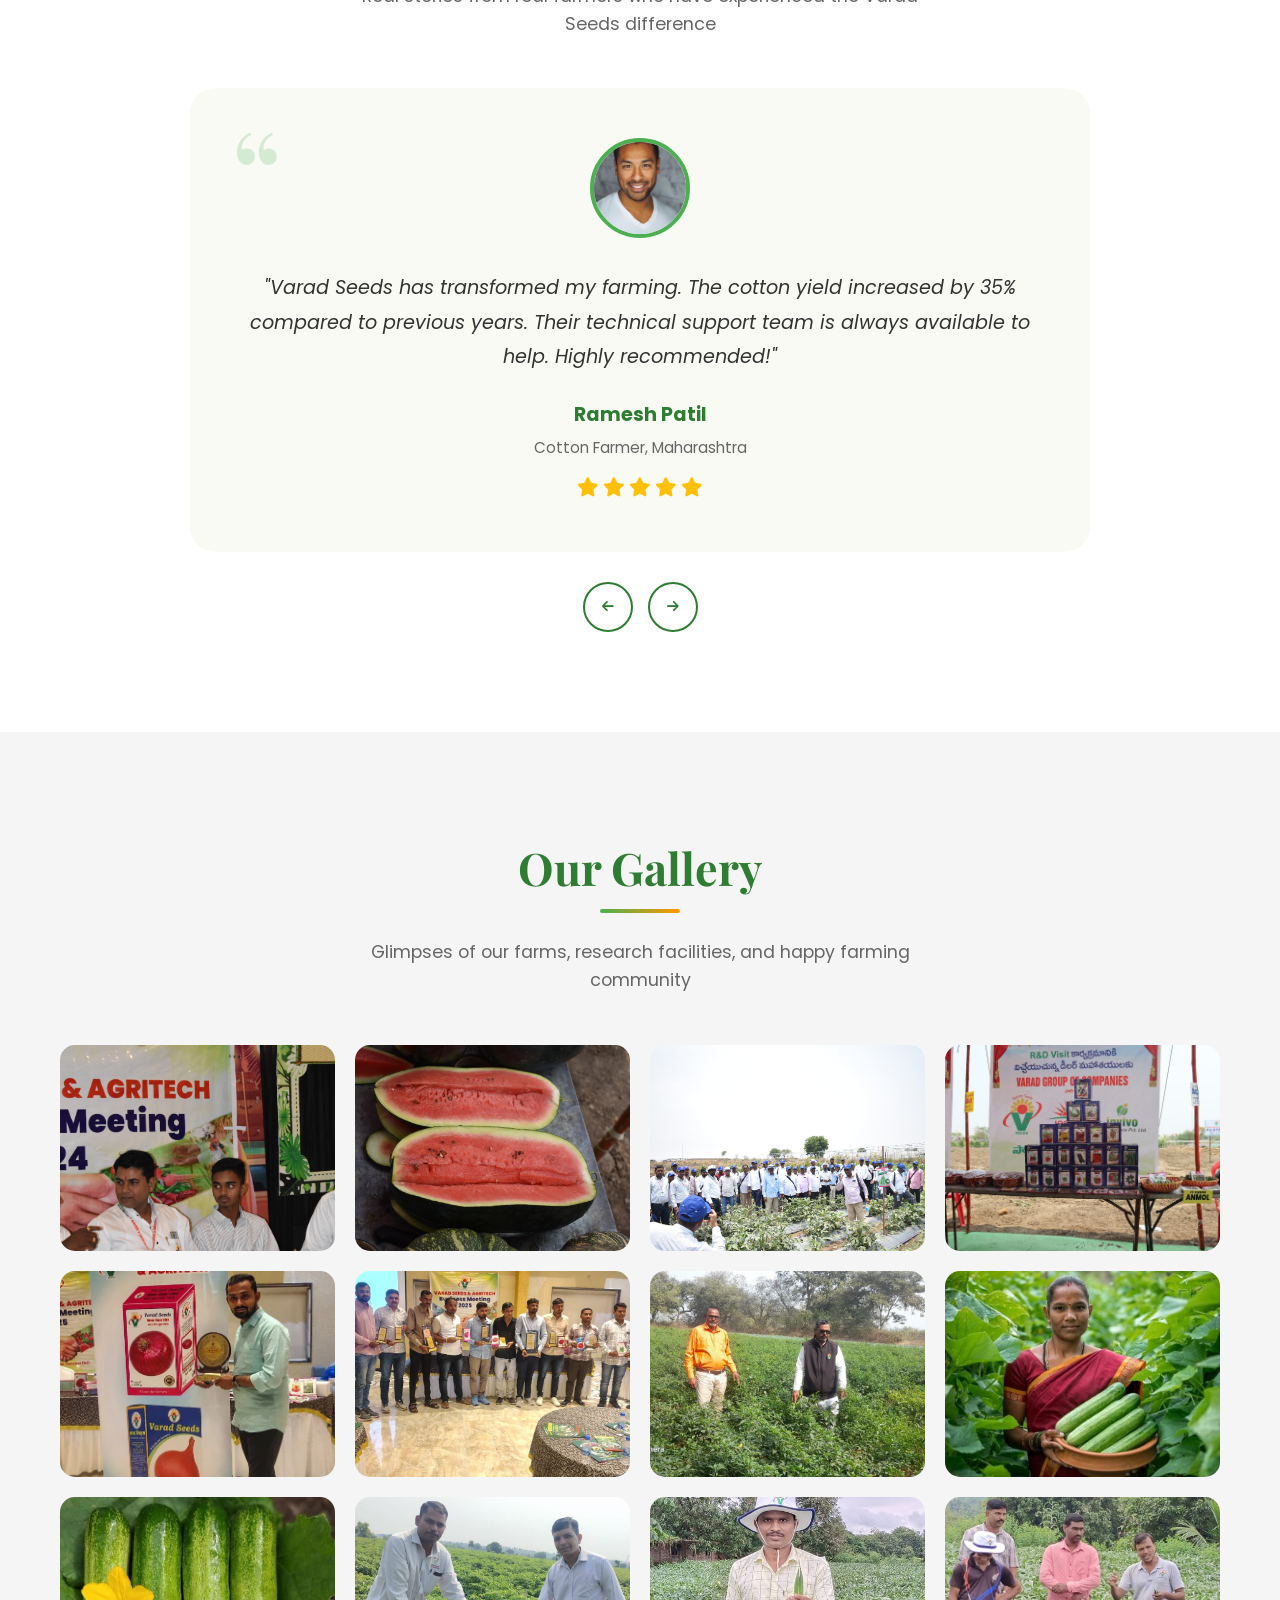
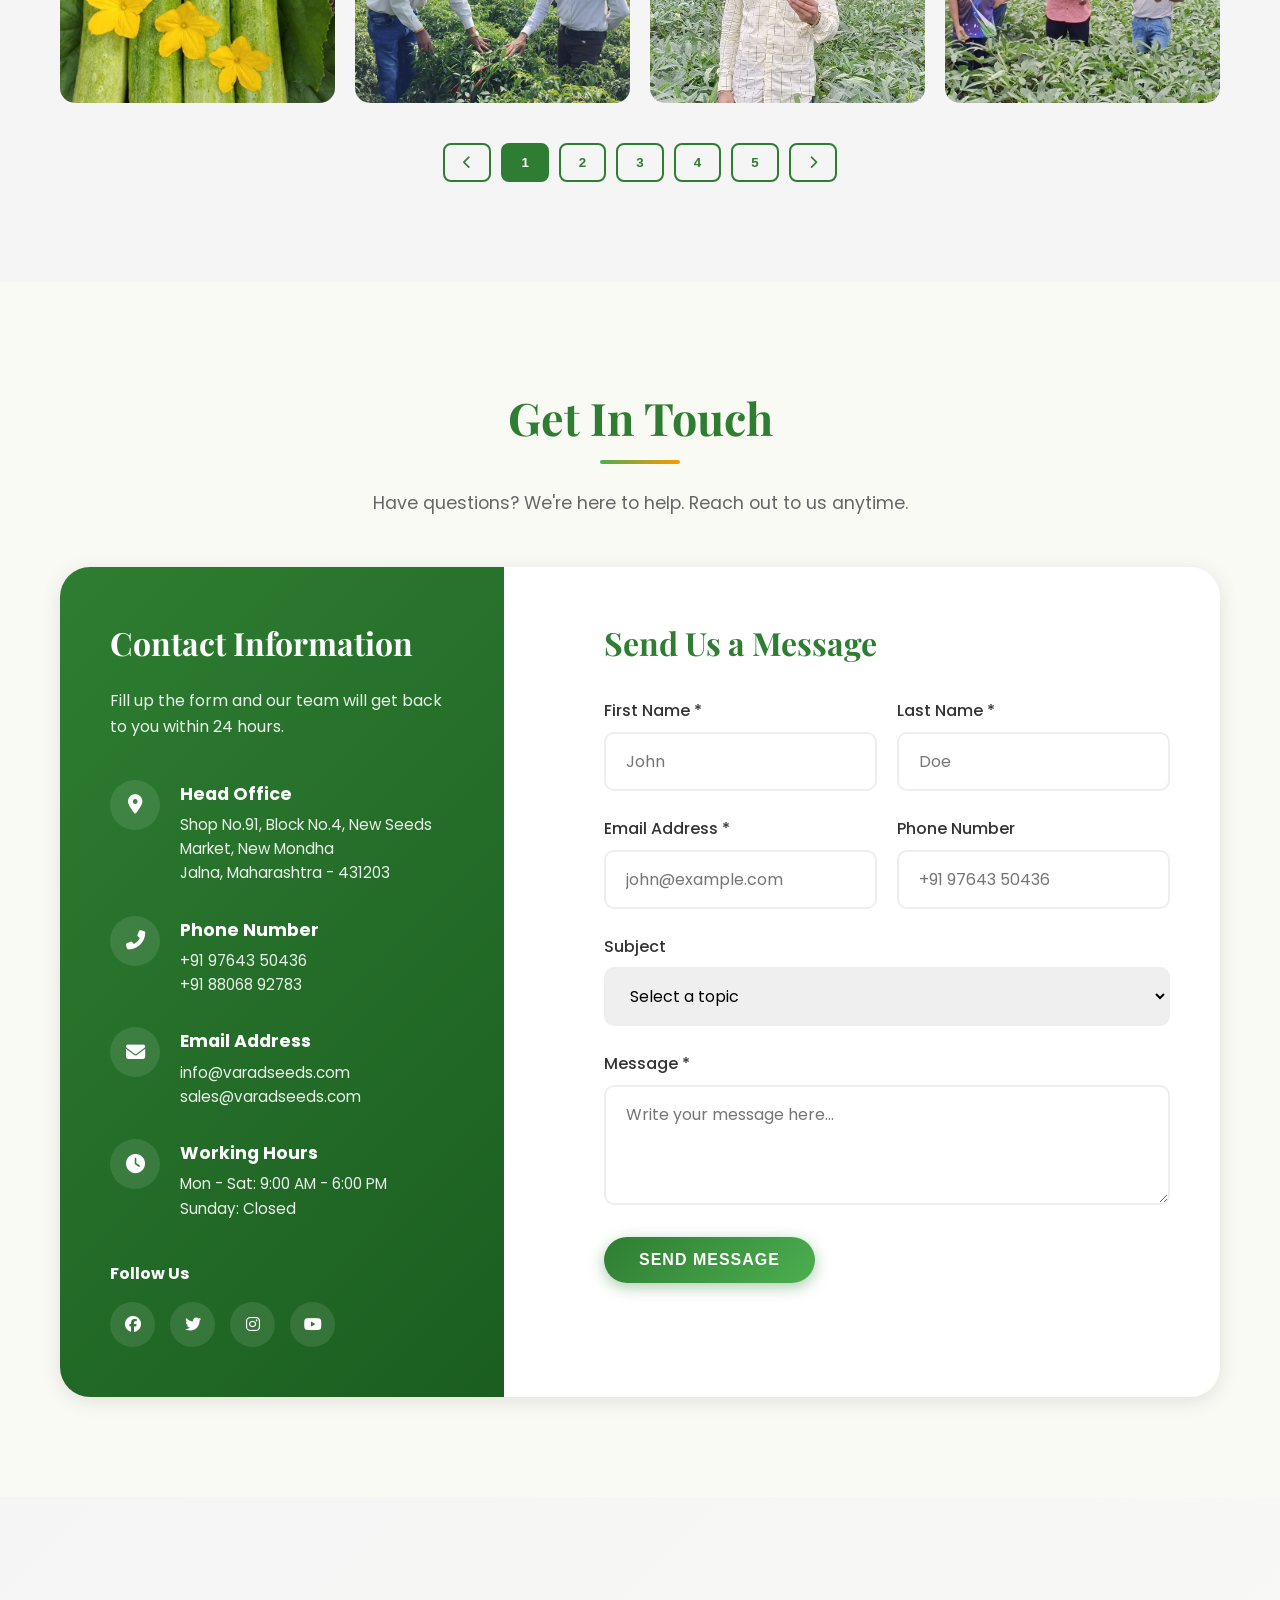
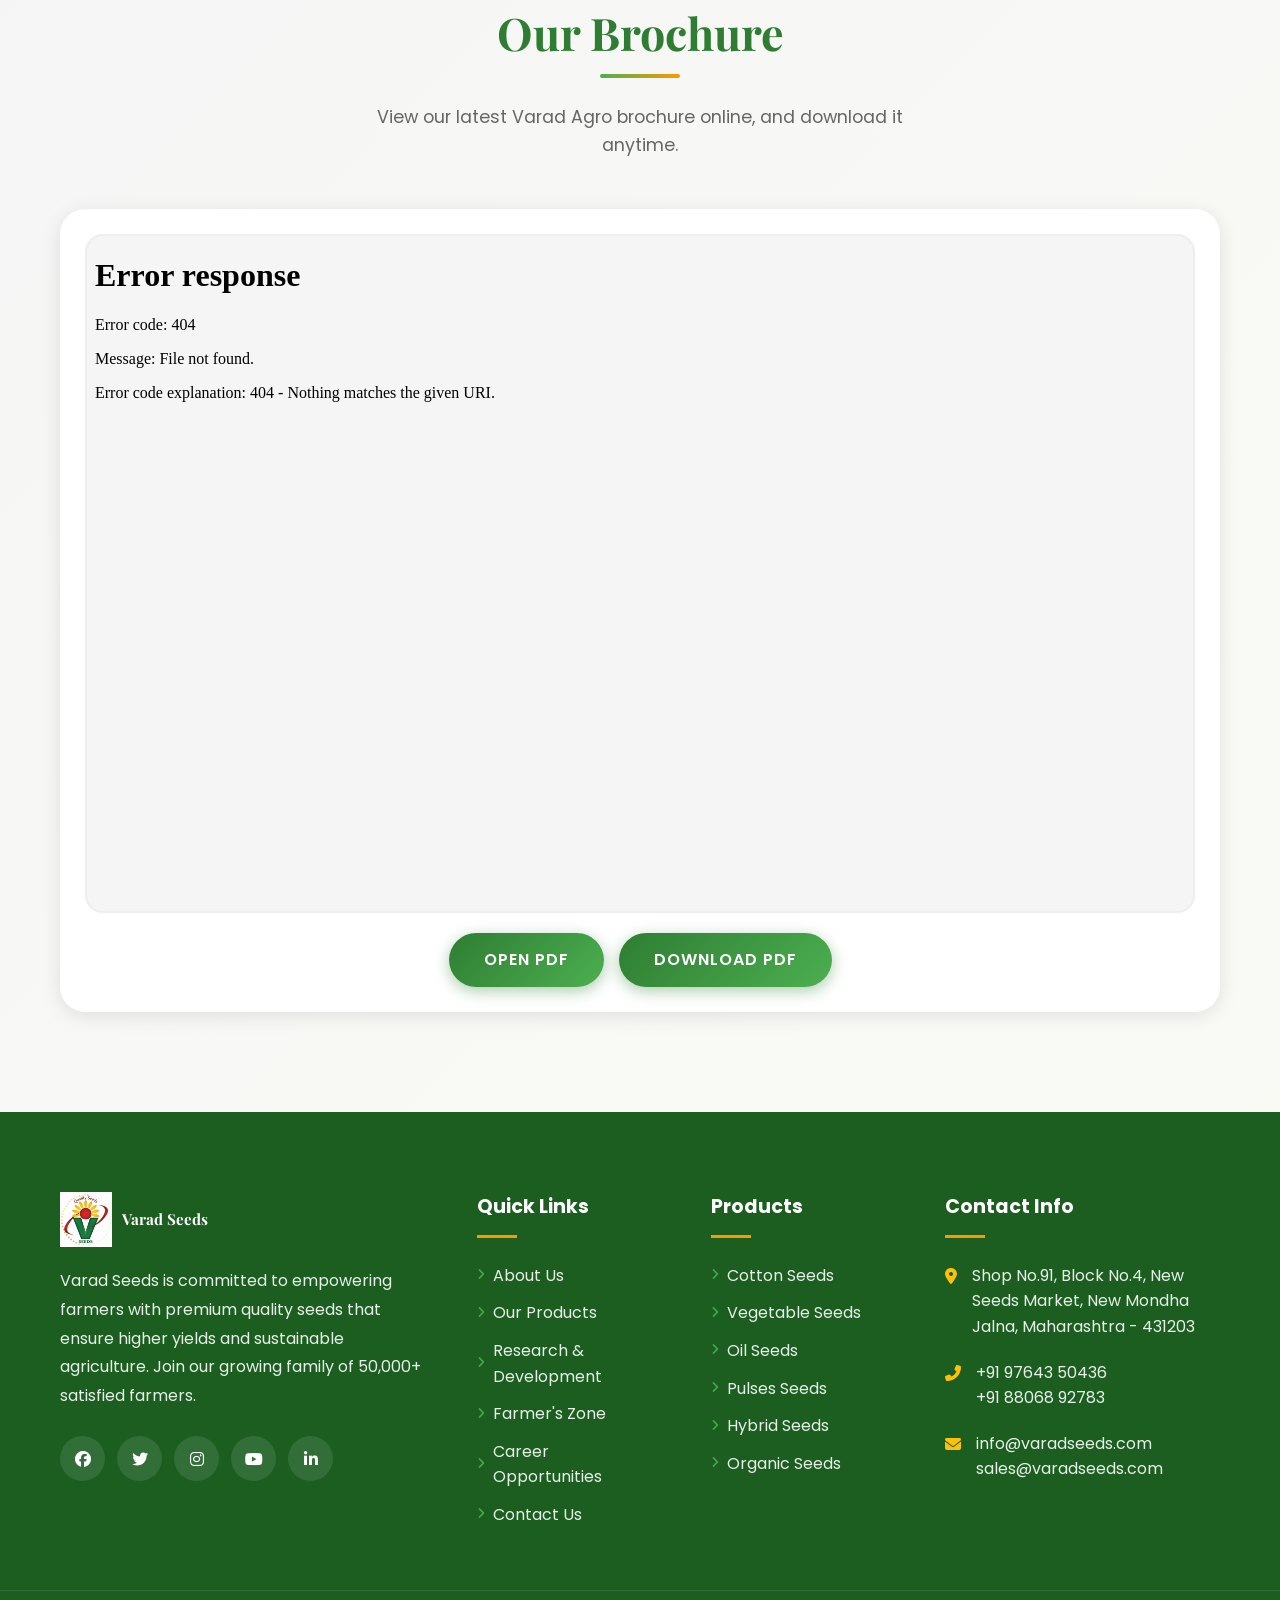
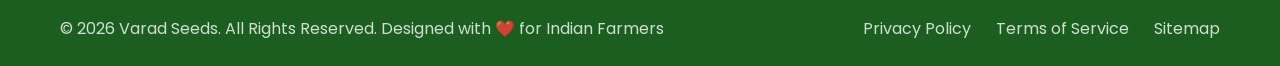
==== commit 54d8c989: "Update index.html" ====
--- a/index.html
+++ b/index.html
@@ -149,7 +149,16 @@
                                 </div>
                             </div>
                         </li>
-                        <li><a href="#gallery">Gallery</a></li>
+                       <li><a href="#gallery">Gallery</a></li>
+                        <li>
+                            <a href="#">Infrastructure <i class="fas fa-chevron-down"></i></a>
+                            <ul class="dropdown">
+                                <li><a href="#"><i class="fas fa-industry"></i> Processing</a></li>
+                                <li><a href="#"><i class="fas fa-cogs"></i> Production</a></li>
+                                <li><a href="#"><i class="fas fa-shield-alt"></i> Quality Assurance</a></li>
+                                <li><a href="#"><i class="fas fa-flask"></i> Research & Development</a></li>
+                            </ul>
+                        </li>
                         <li>
                             <a href="#">Resources <i class="fas fa-chevron-down"></i></a>
                             <ul class="dropdown">
@@ -164,11 +173,7 @@
                     </ul>
                 </nav>
 
-                <div class="header-actions">
-                    <div class="search-box">
-                        <input type="text" placeholder="Search products...">
-                        <button><i class="fas fa-search"></i></button>
-                    </div>
+                  <div class="header-actions">
                     <div class="mobile-toggle" id="mobileToggle">
                         <span></span>
                         <span></span>
--- a/css/style.css
+++ b/css/style.css
@@ -251,16 +251,17 @@
 .header-main {
     display: flex;
     align-items: center;
-   padding: 8px 0;
+    padding: 8px 0;
+    justify-content: flex-start;
+    gap: 0;
 }
 
 .logo {
     display: flex;
     align-items: center;
-    gap: 15px;
-    margin-right: 40px;
-}
-
+    gap: 10px;
+    flex-shrink: 0;
+}
 .logo-icon {
     width: auto;
     height: auto;
@@ -280,21 +281,19 @@
 
 .logo-text h1 {
     font-family: 'Playfair Display', serif;
-    font-size: 1.3rem;
+    font-size: 0.95rem;
     color: #c62828;
-    line-height: 1.1;
+    line-height: 1.2;
+    white-space: nowrap;
 }
 
 .logo-text span {
-    font-size: 0.75rem;
-    color: #c62828;
-    text-transform: uppercase;
-    letter-spacing: 2px;
-}
-
+    display: none;
+}
 .nav-menu {
     display: flex;
-    gap: 5px;
+    gap: 2px;
+    margin-left: auto;
 }
 
 .nav-menu > li {
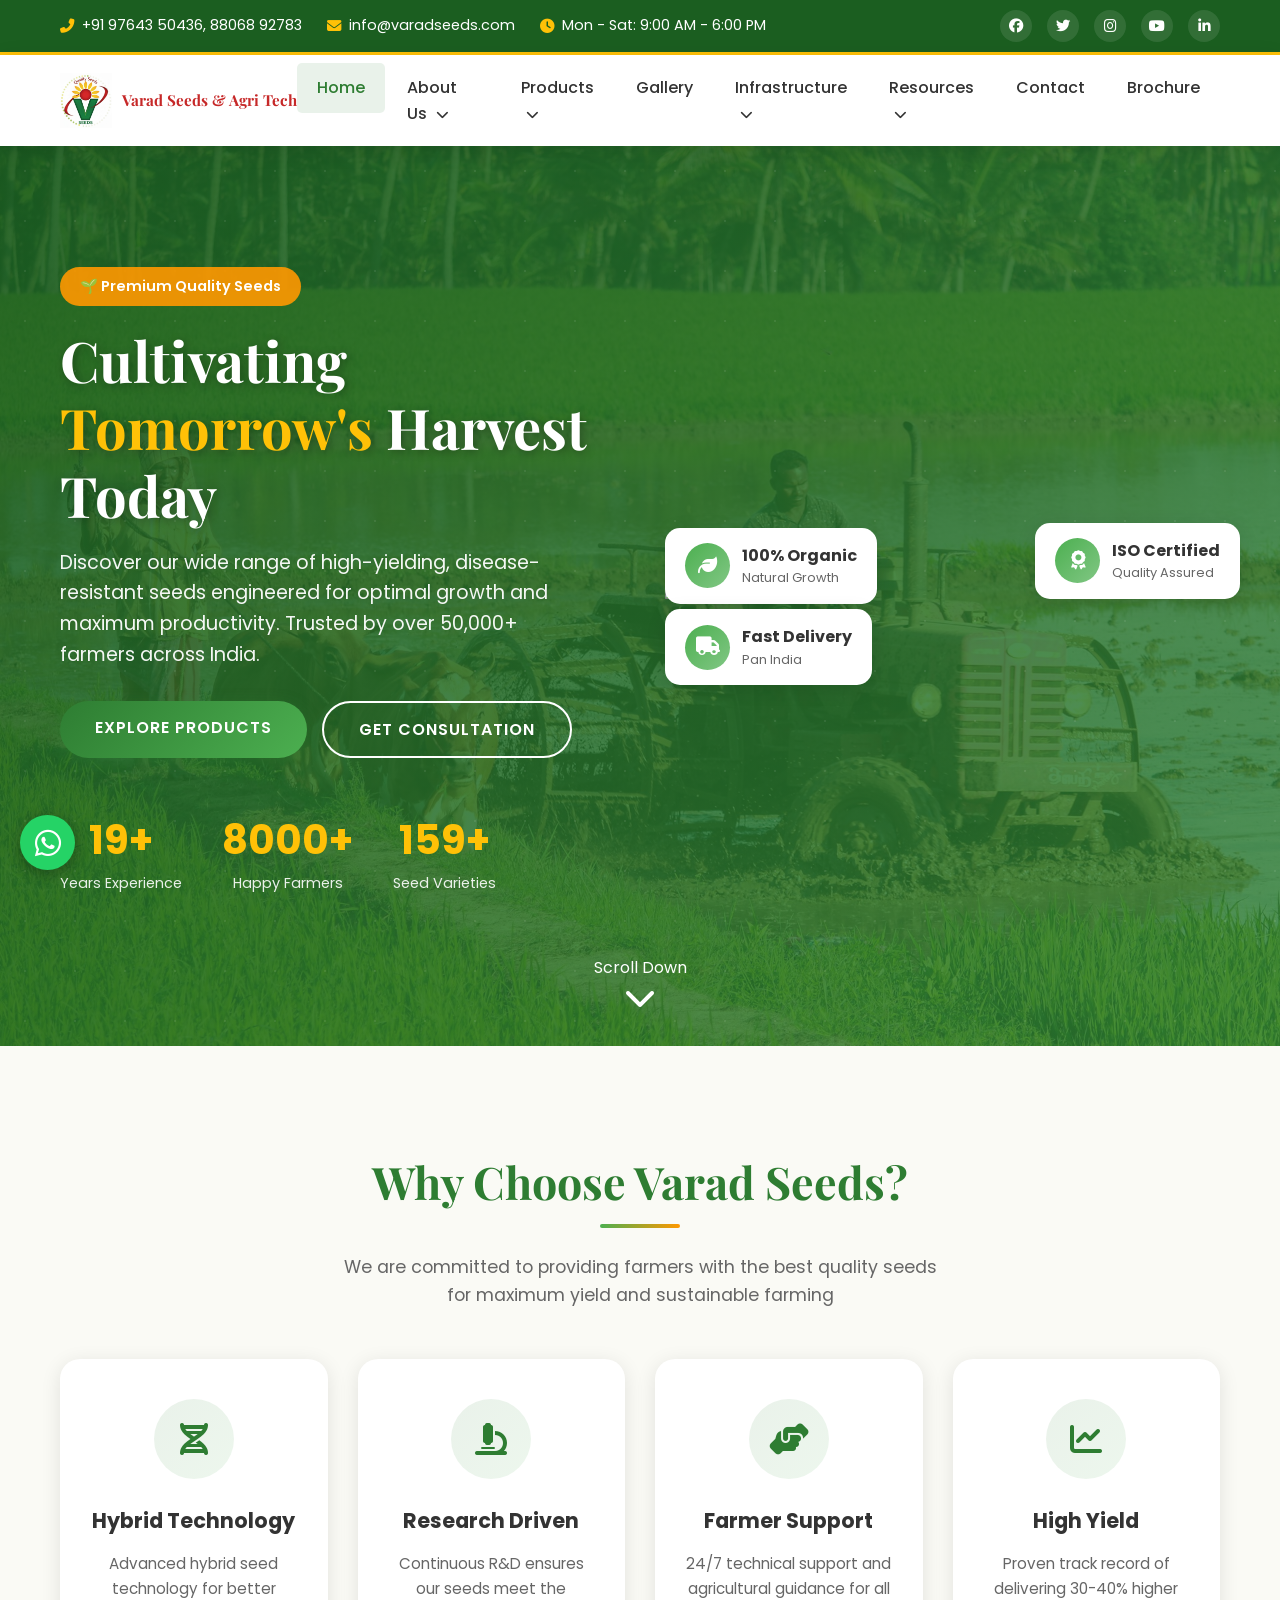
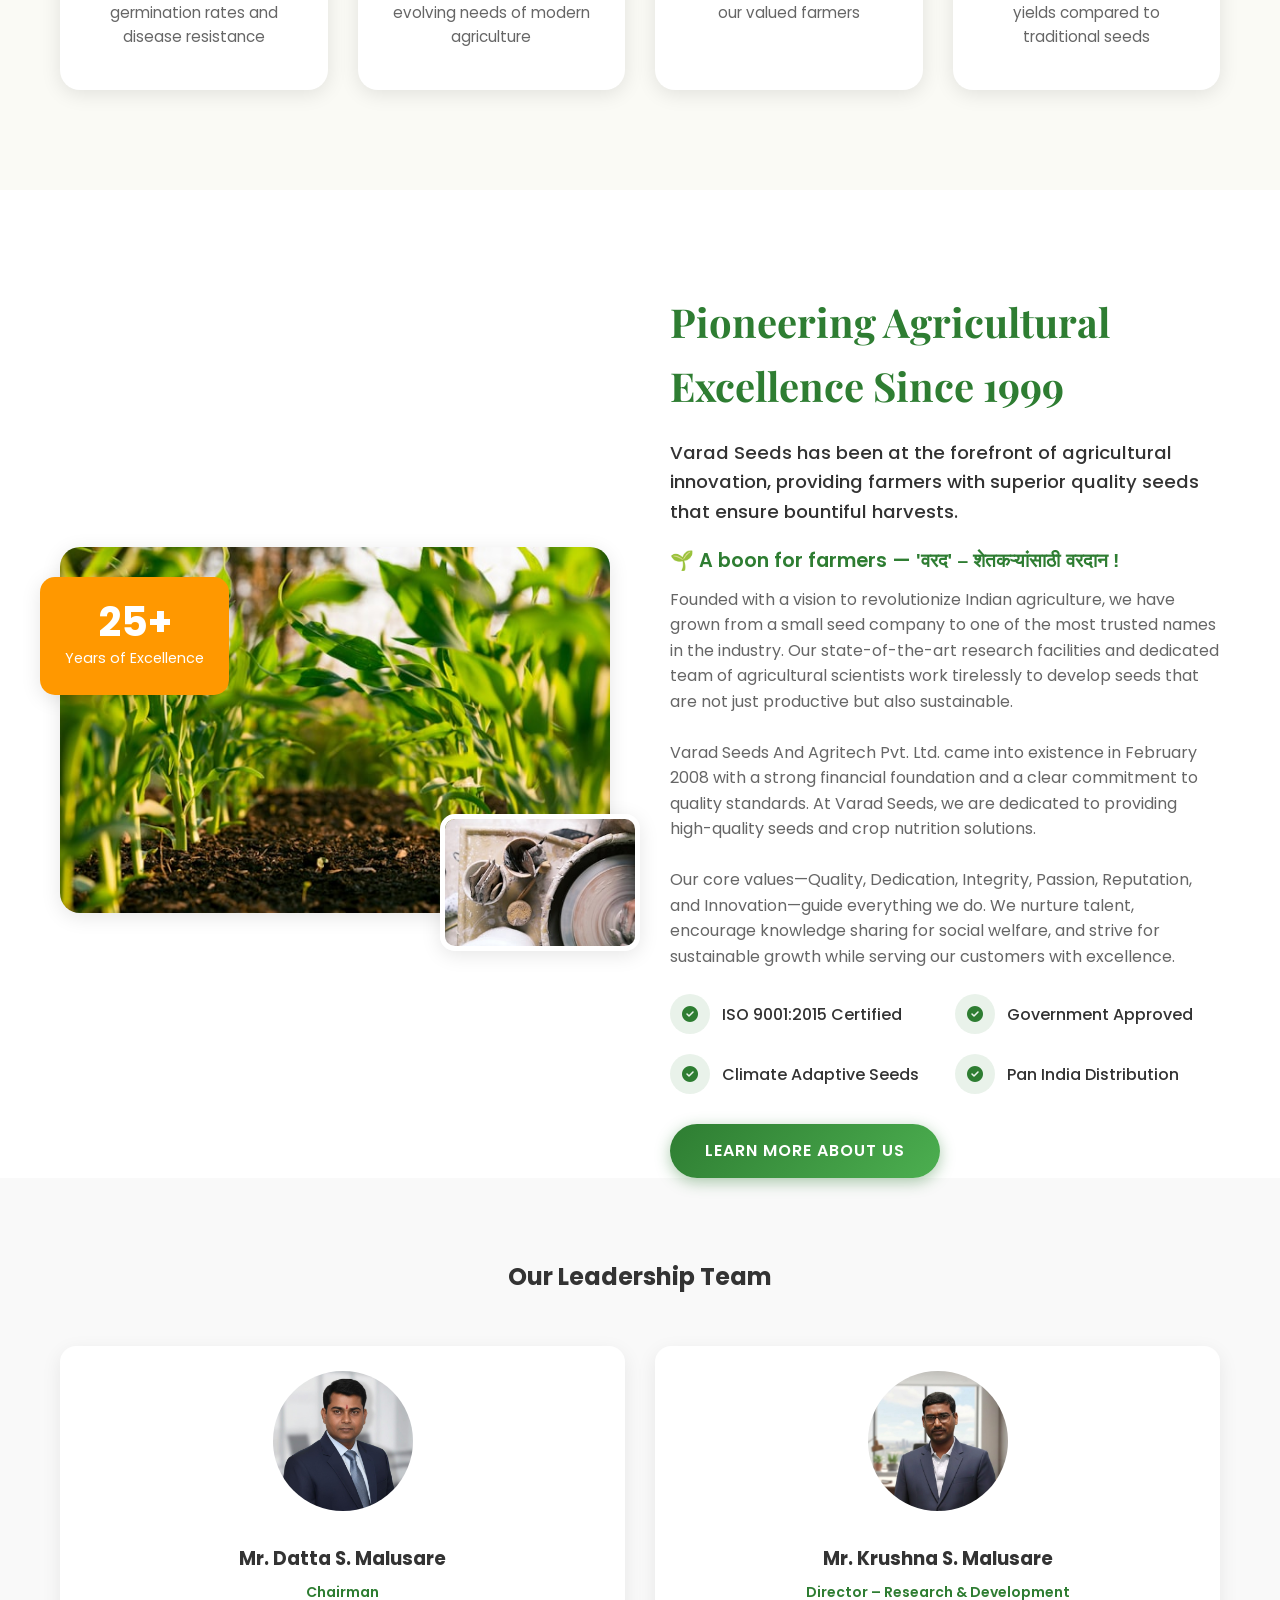
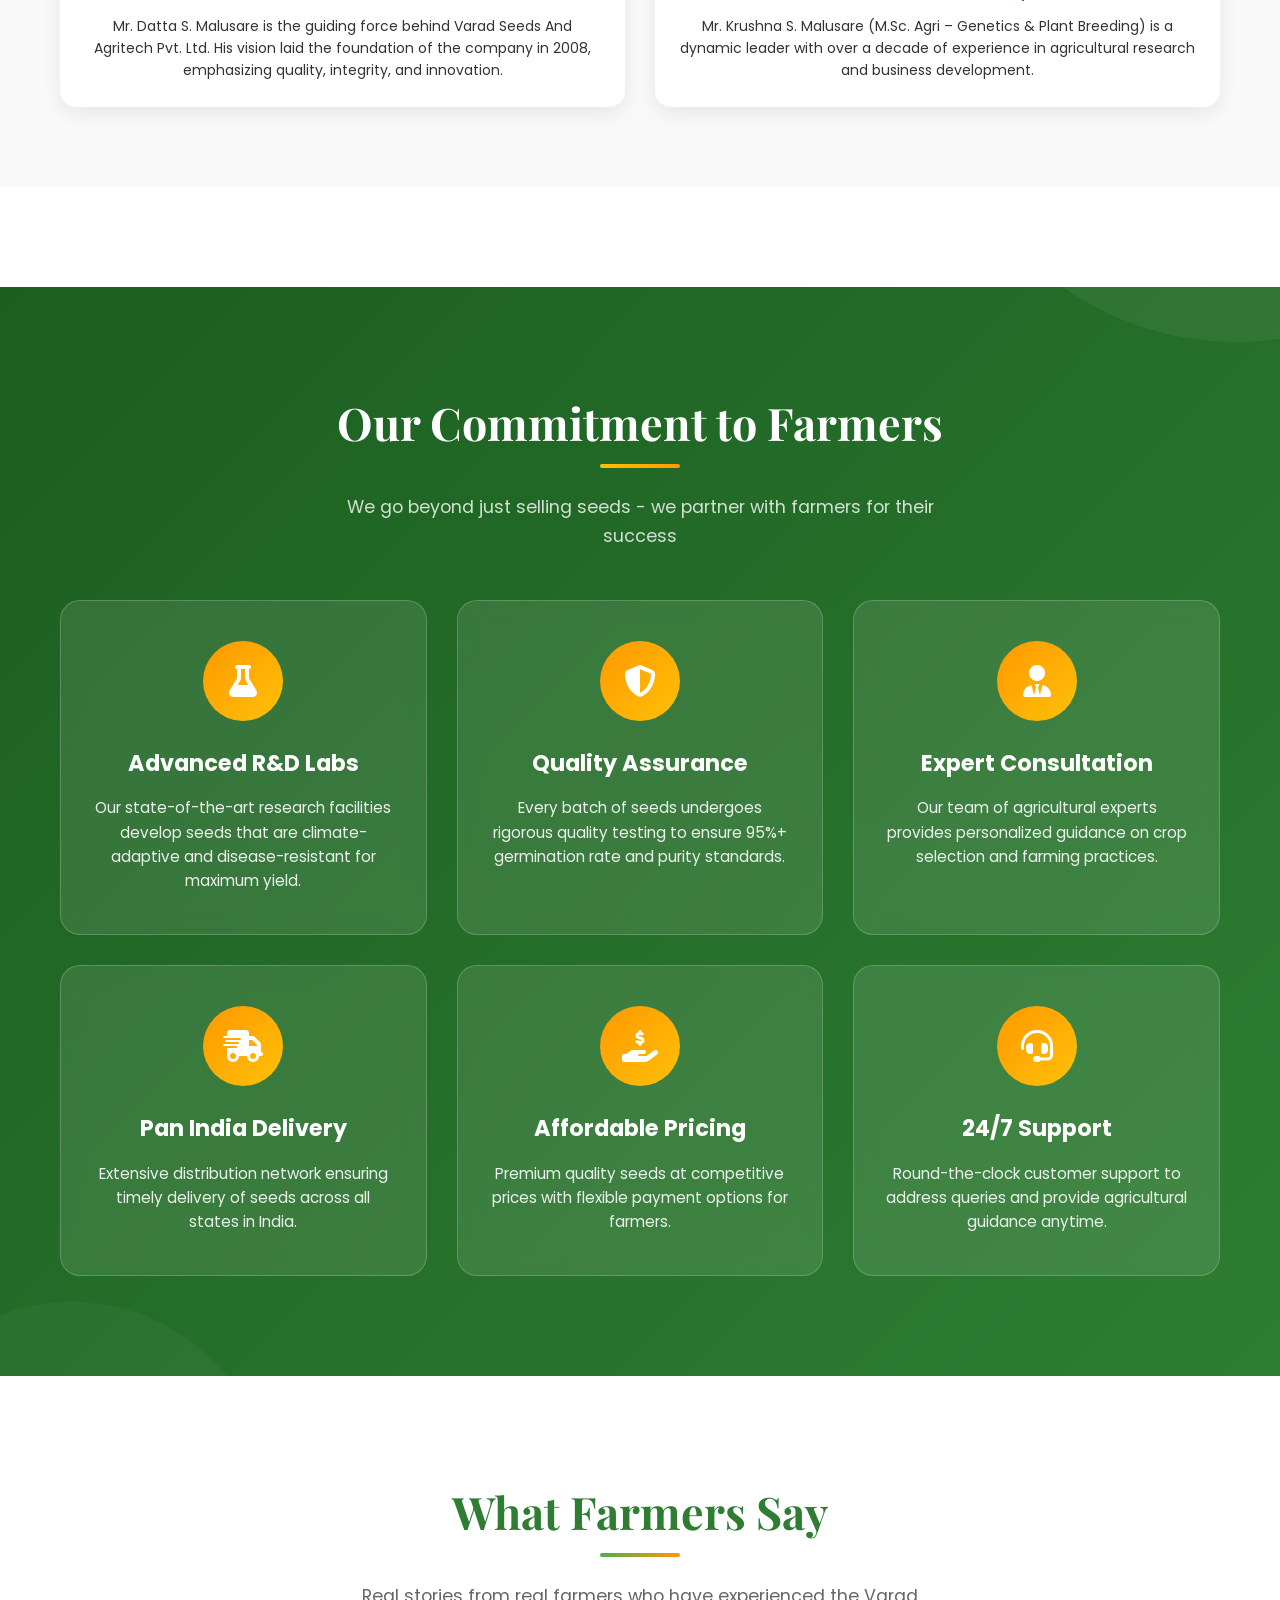
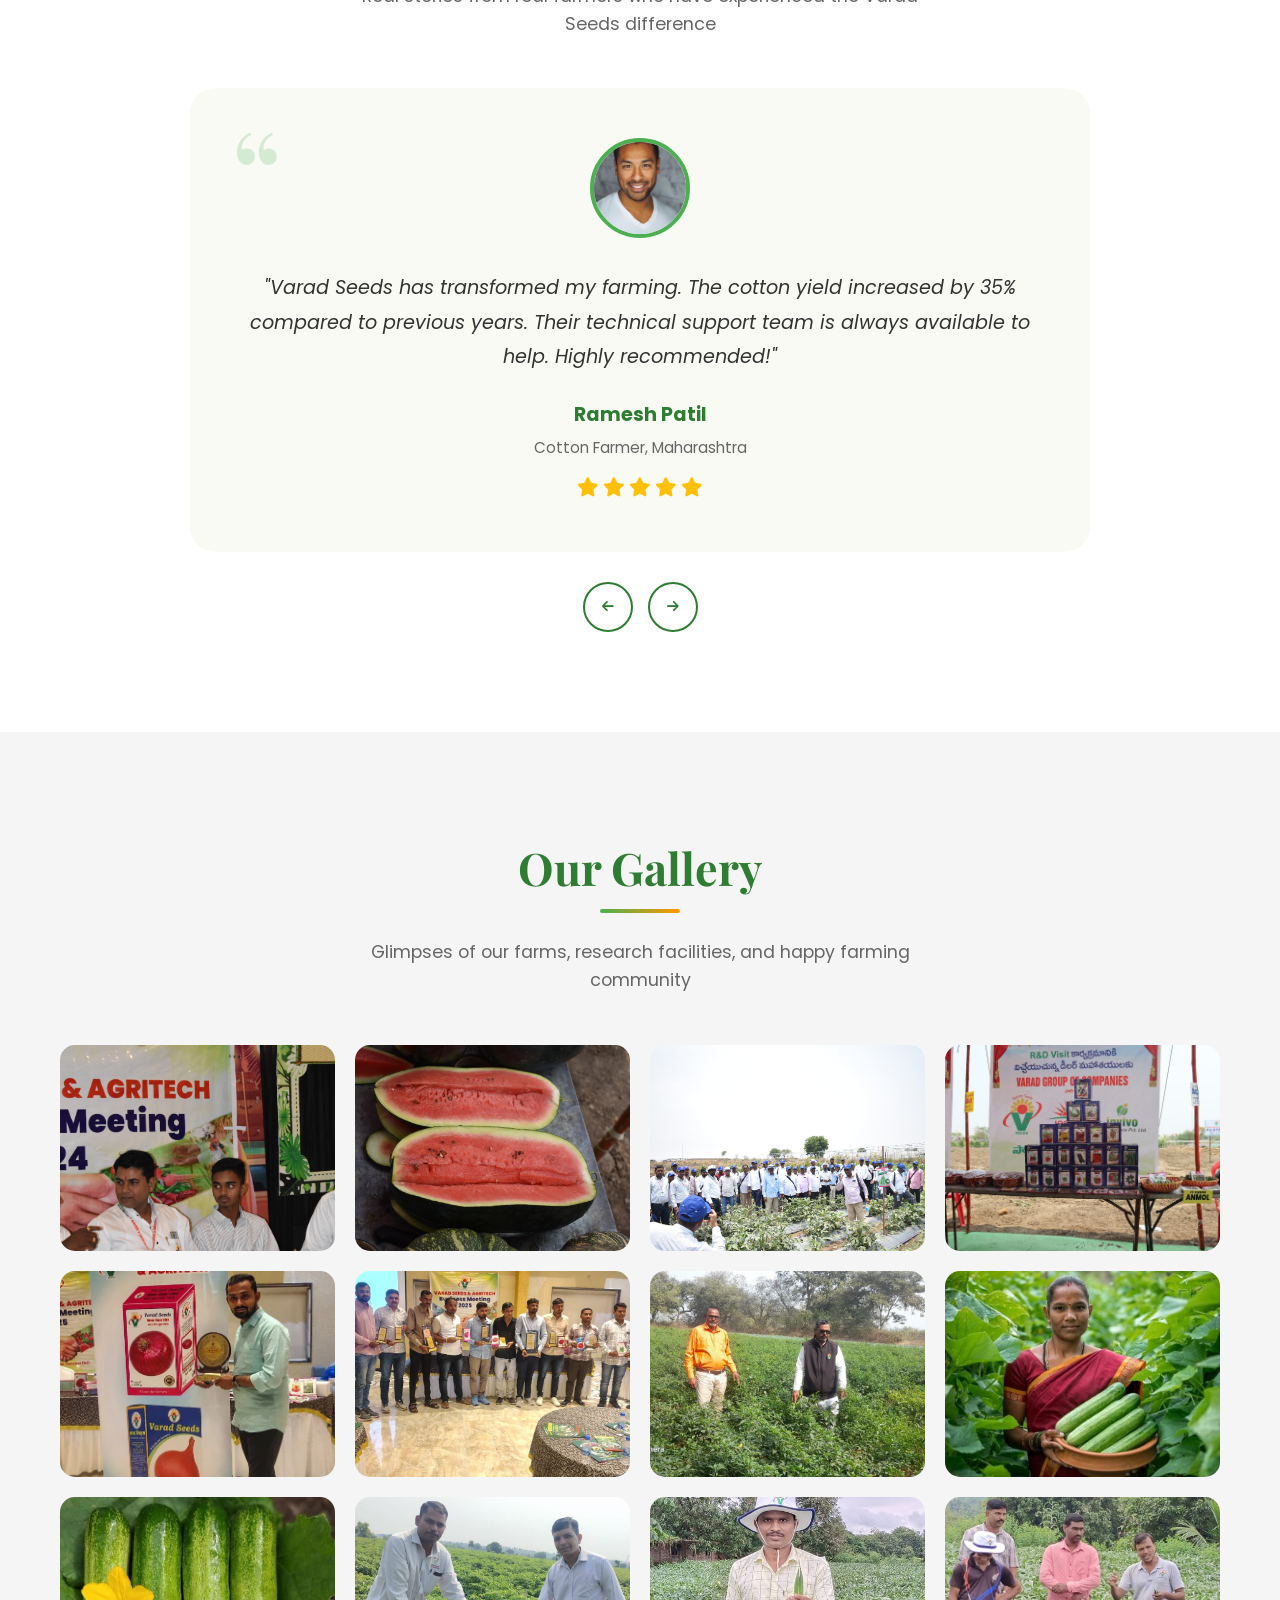
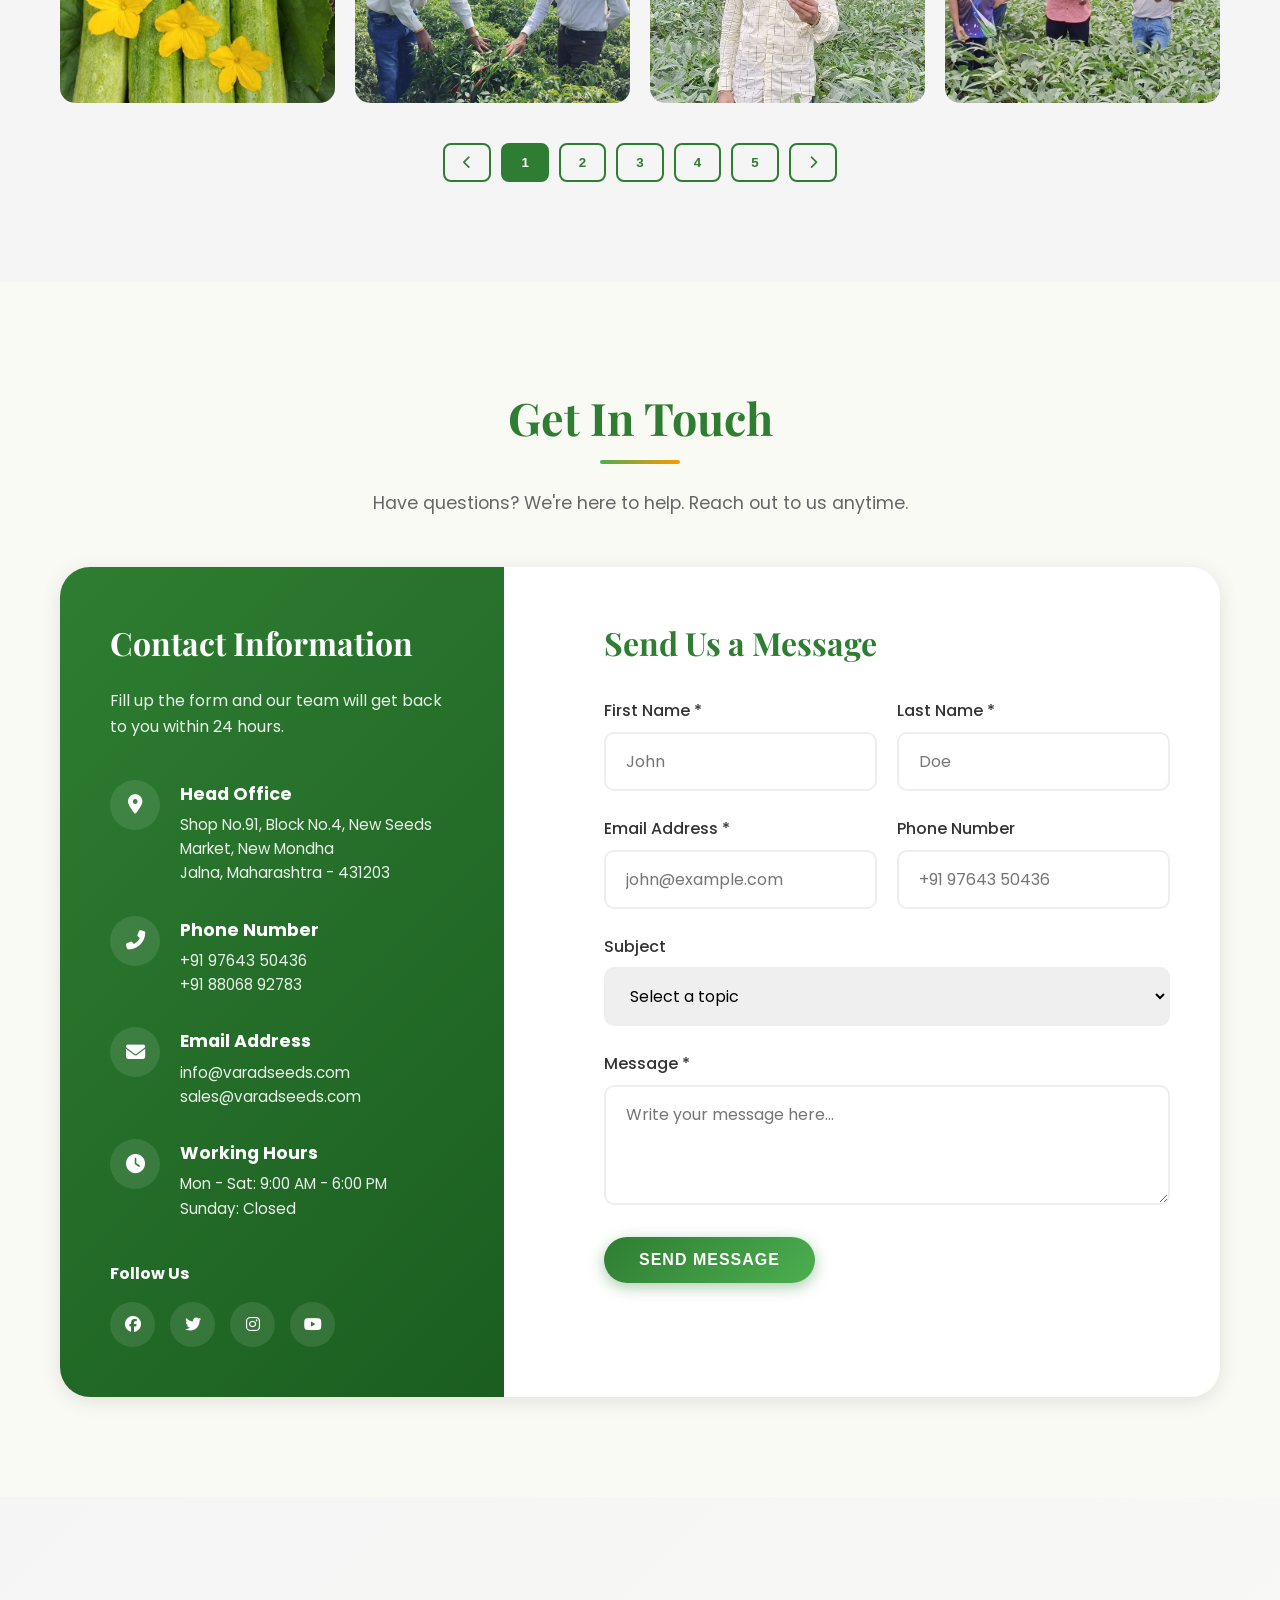
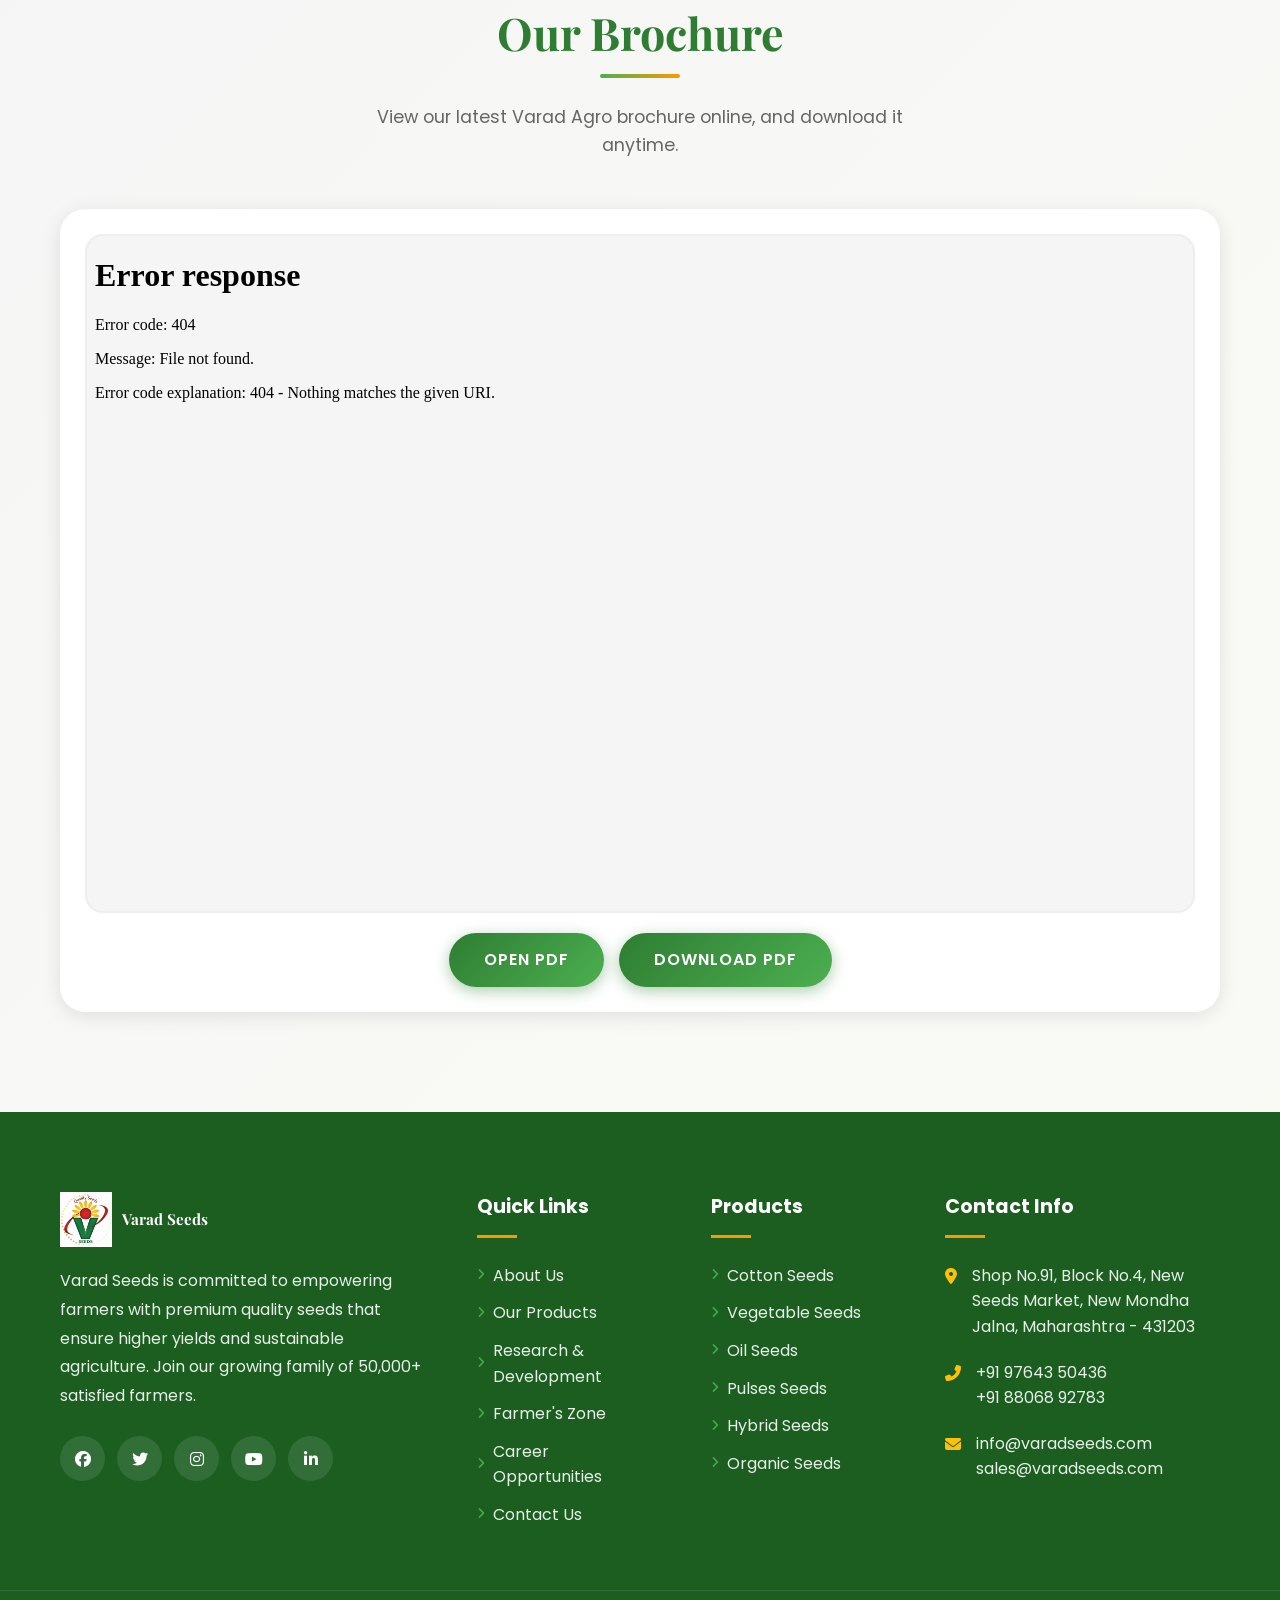
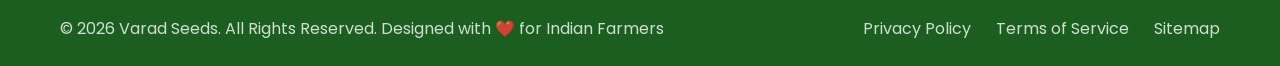
==== commit 3e4d79b4: "Update index.html" ====
--- a/index.html
+++ b/index.html
@@ -153,10 +153,22 @@
                         <li>
                             <a href="#">Infrastructure <i class="fas fa-chevron-down"></i></a>
                             <ul class="dropdown">
-                                <li><a href="#"><i class="fas fa-industry"></i> Processing</a></li>
-                                <li><a href="#"><i class="fas fa-cogs"></i> Production</a></li>
-                                <li><a href="#"><i class="fas fa-shield-alt"></i> Quality Assurance</a></li>
-                                <li><a href="#"><i class="fas fa-flask"></i> Research & Development</a></li>
+                                <li><a href="processing.html"><i class="fas fa-industry"></i> Processing</a></li>
+                                <li><a href="production.html"><i class="fas fa-cogs"></i> Production</a></li>
+                                <li><a href="quality-assurance.html"><i class="fas fa-shield-alt"></i> Quality Assurance</a></li>
+                                <li><a href="research.html"><i class="fas fa-flask"></i> Research & Development</a></li>
+```
+
+---
+
+**File: `products.html`** — same exact find & replace as above ✅
+
+---
+
+Now **upload your 4 images** as:
+```
+assets/images/site/processing-1.jpg
+assets/images/site/processing-2.jpg
                             </ul>
                         </li>
                         <li>
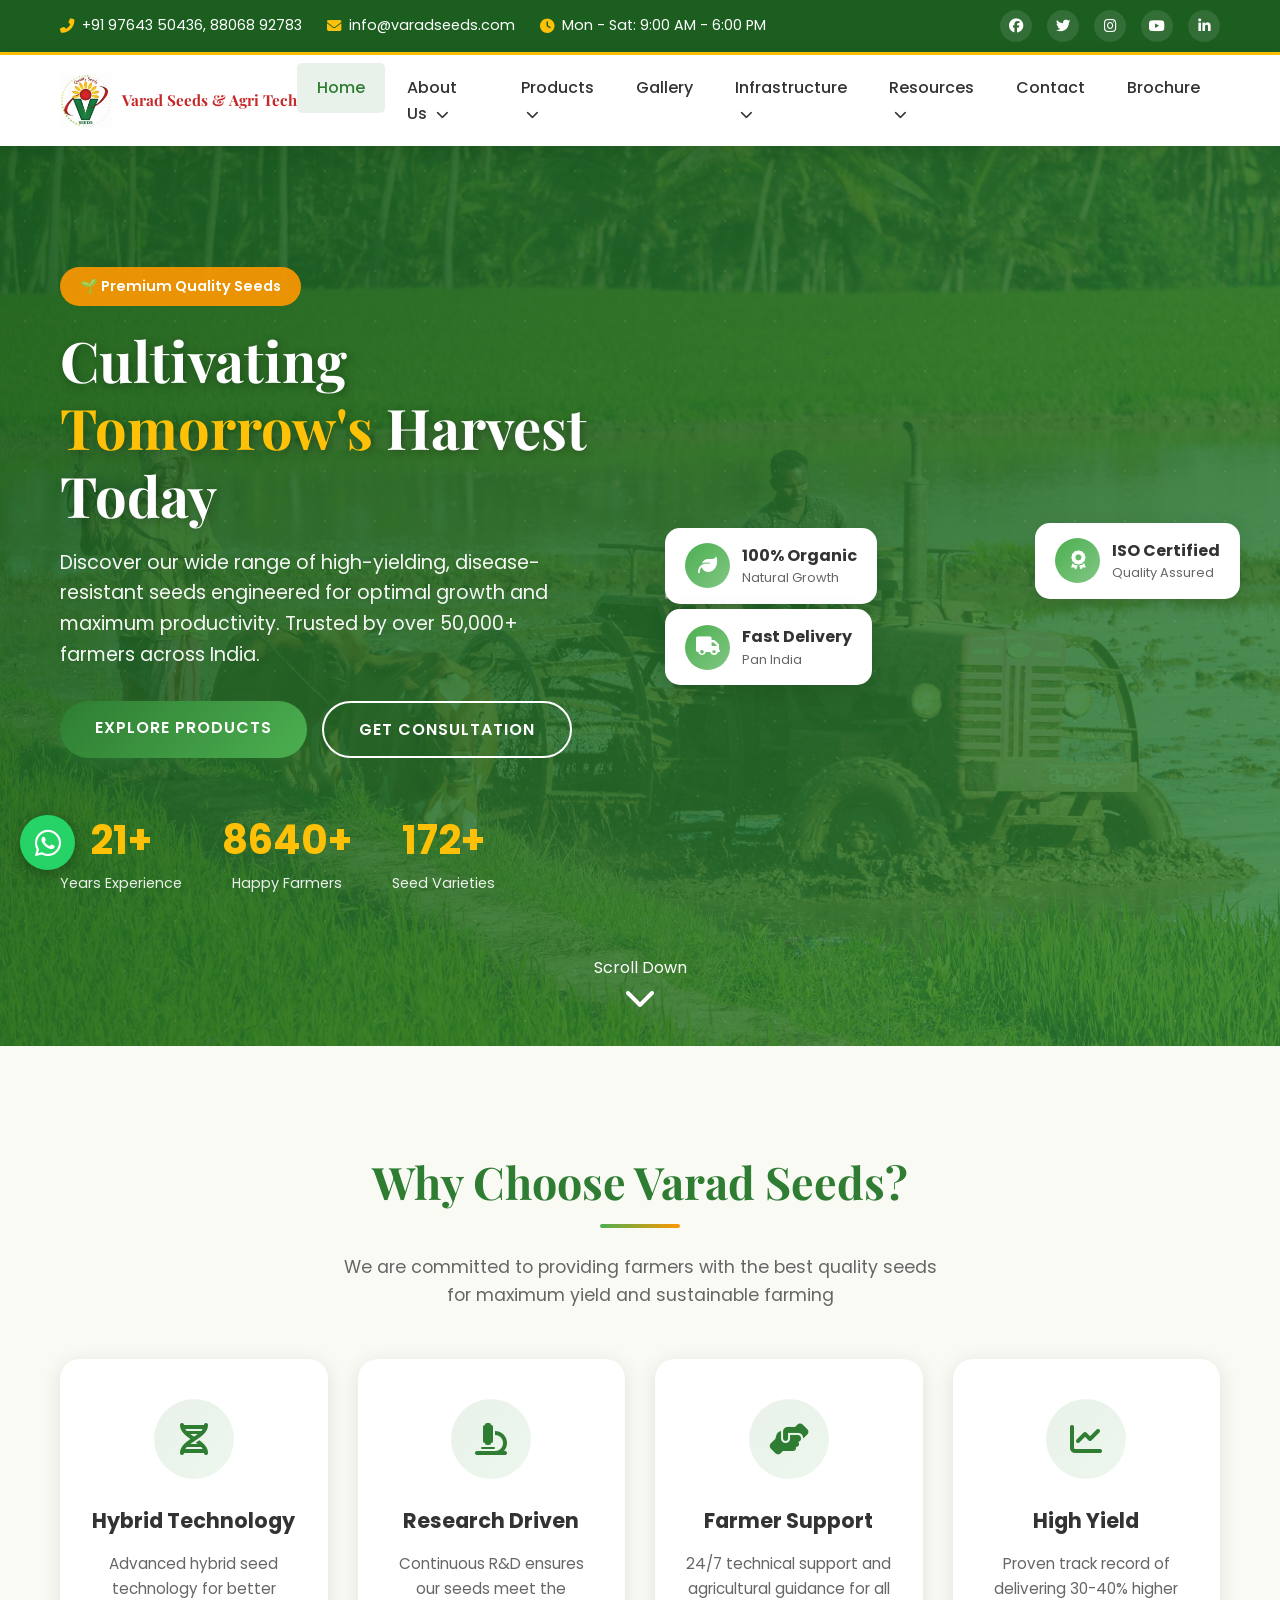
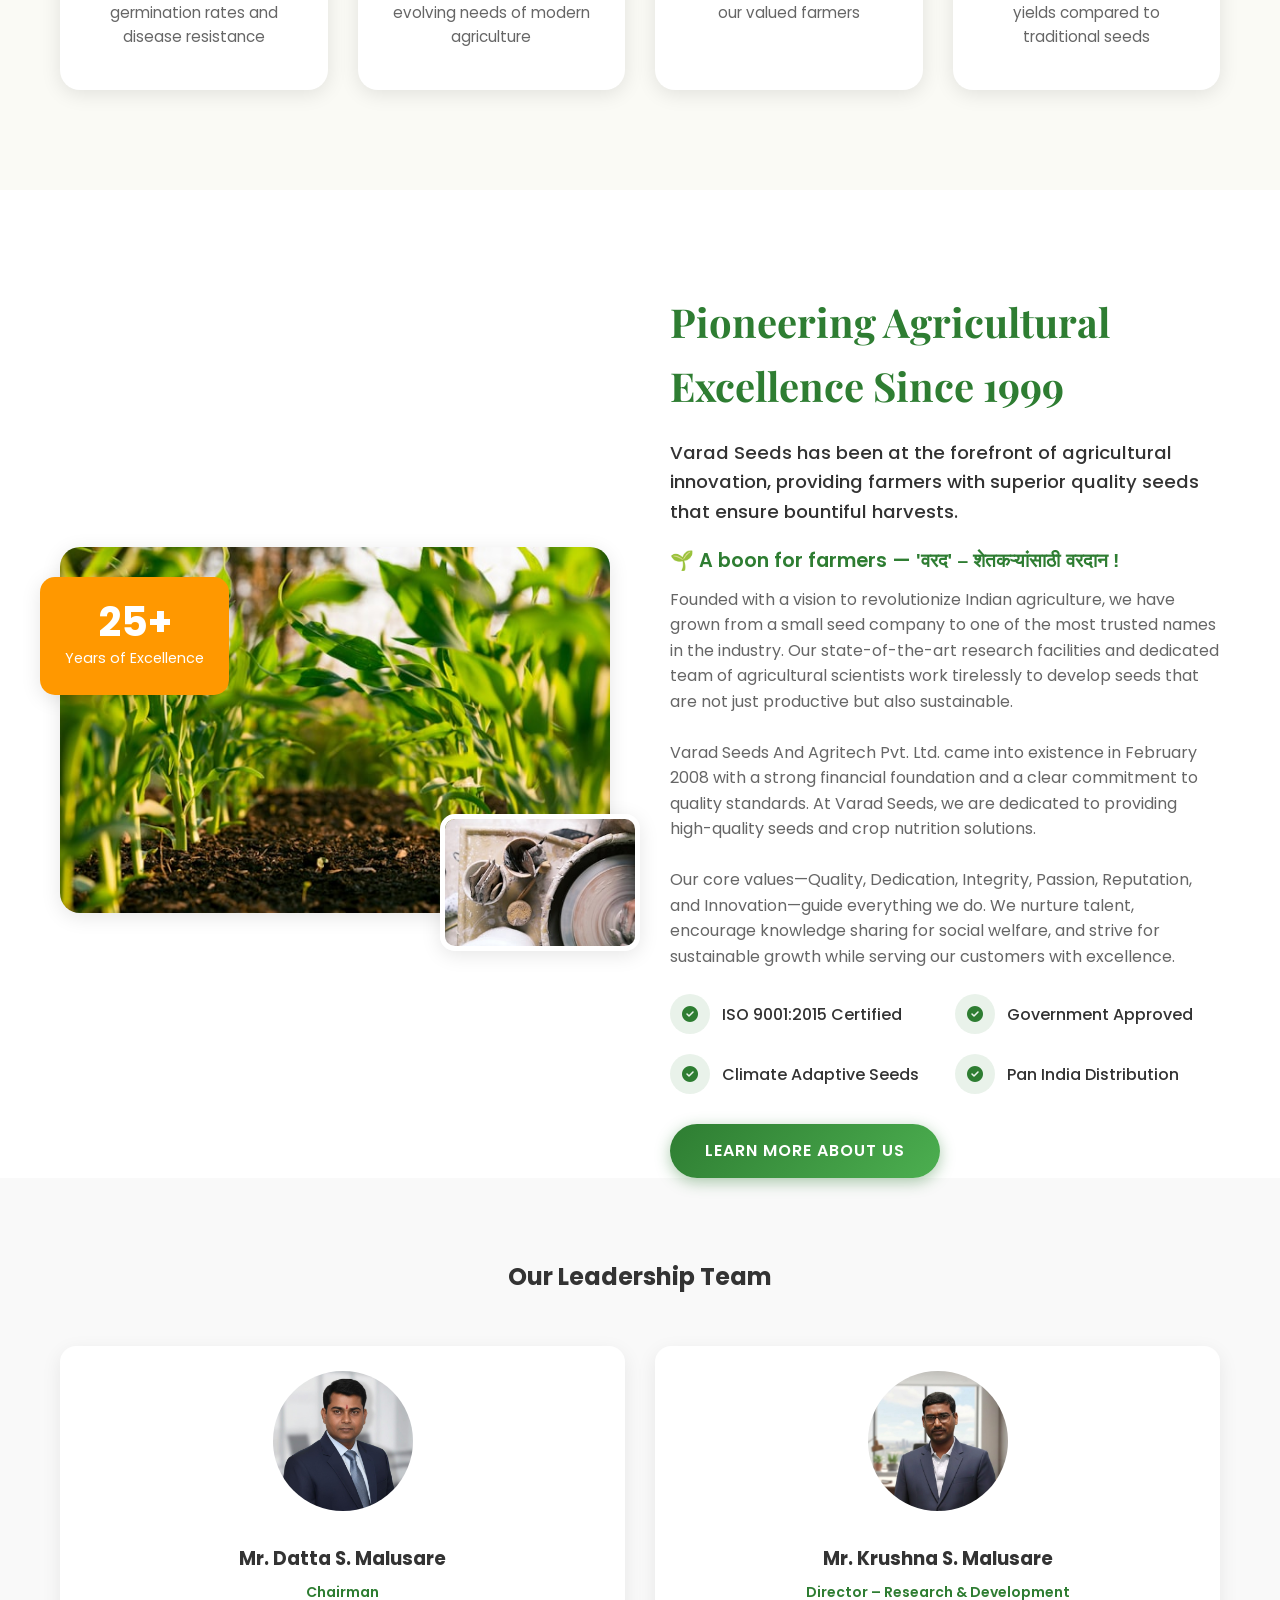
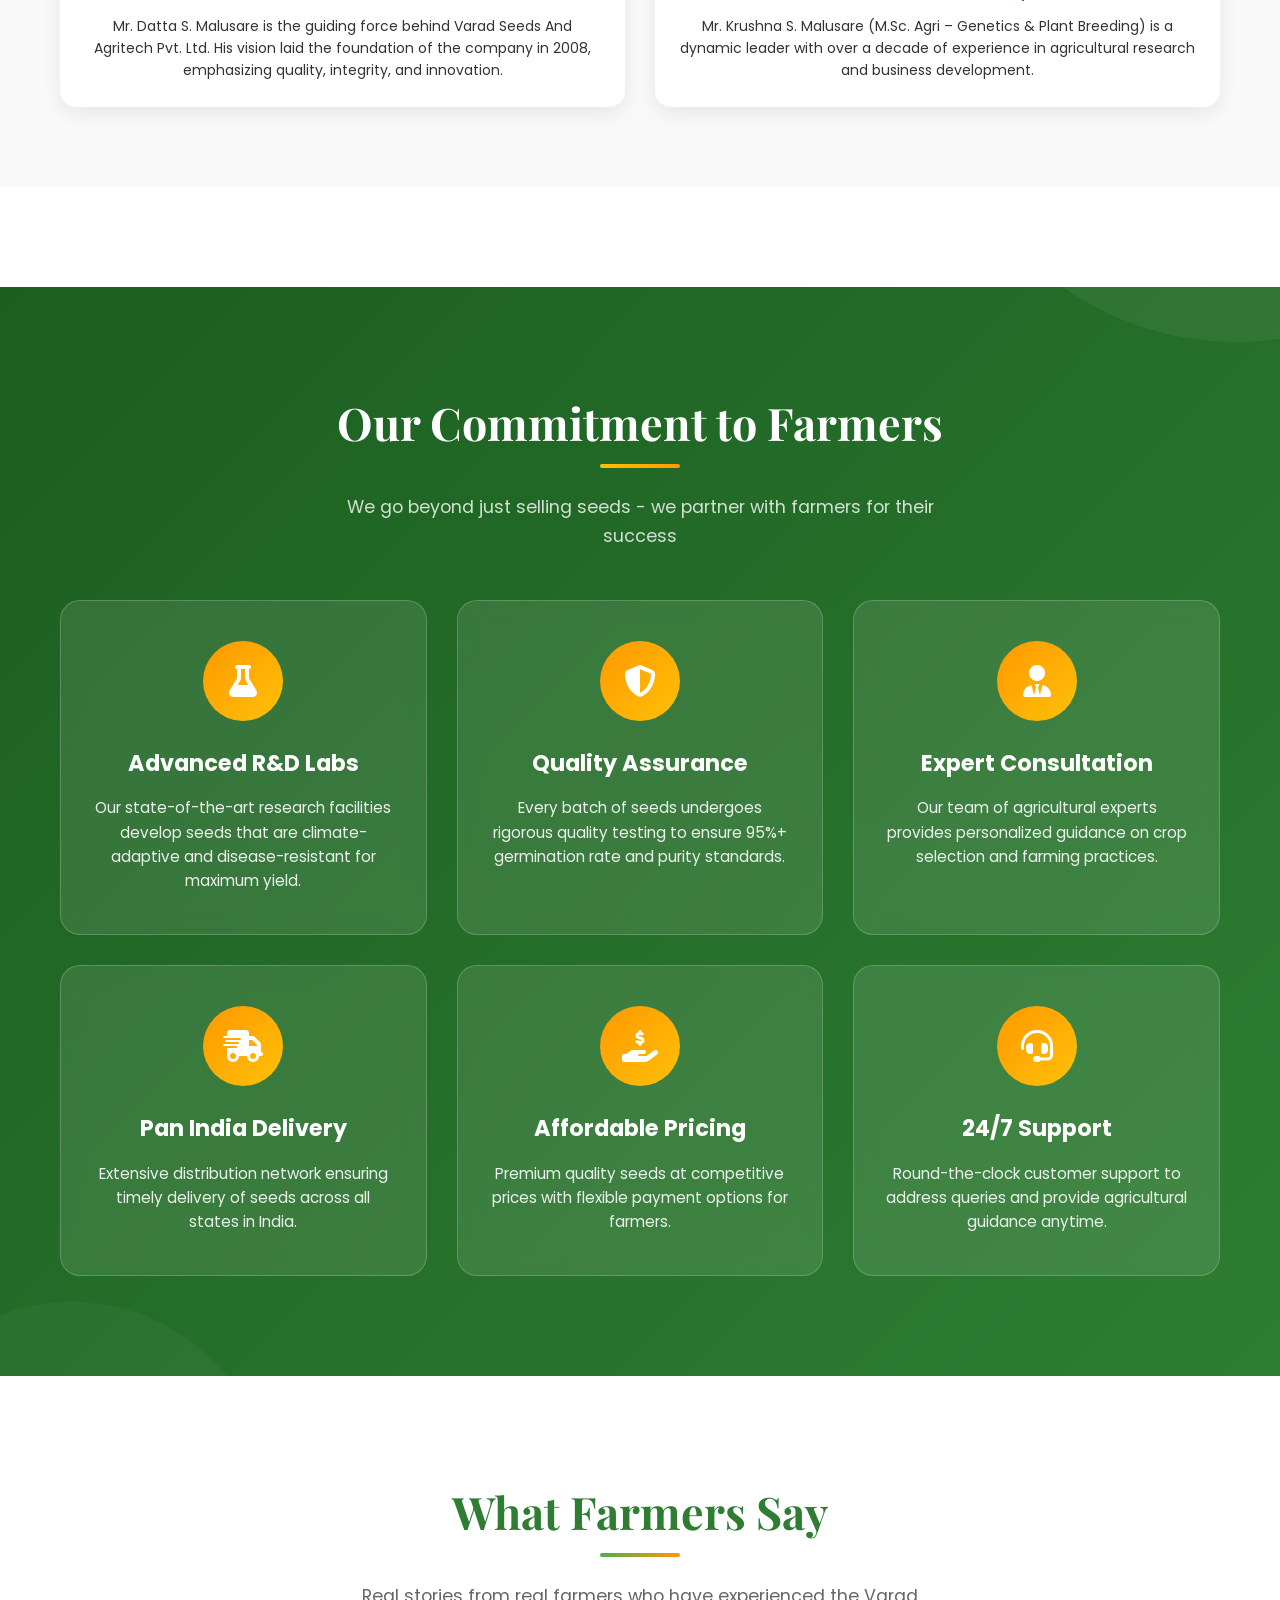
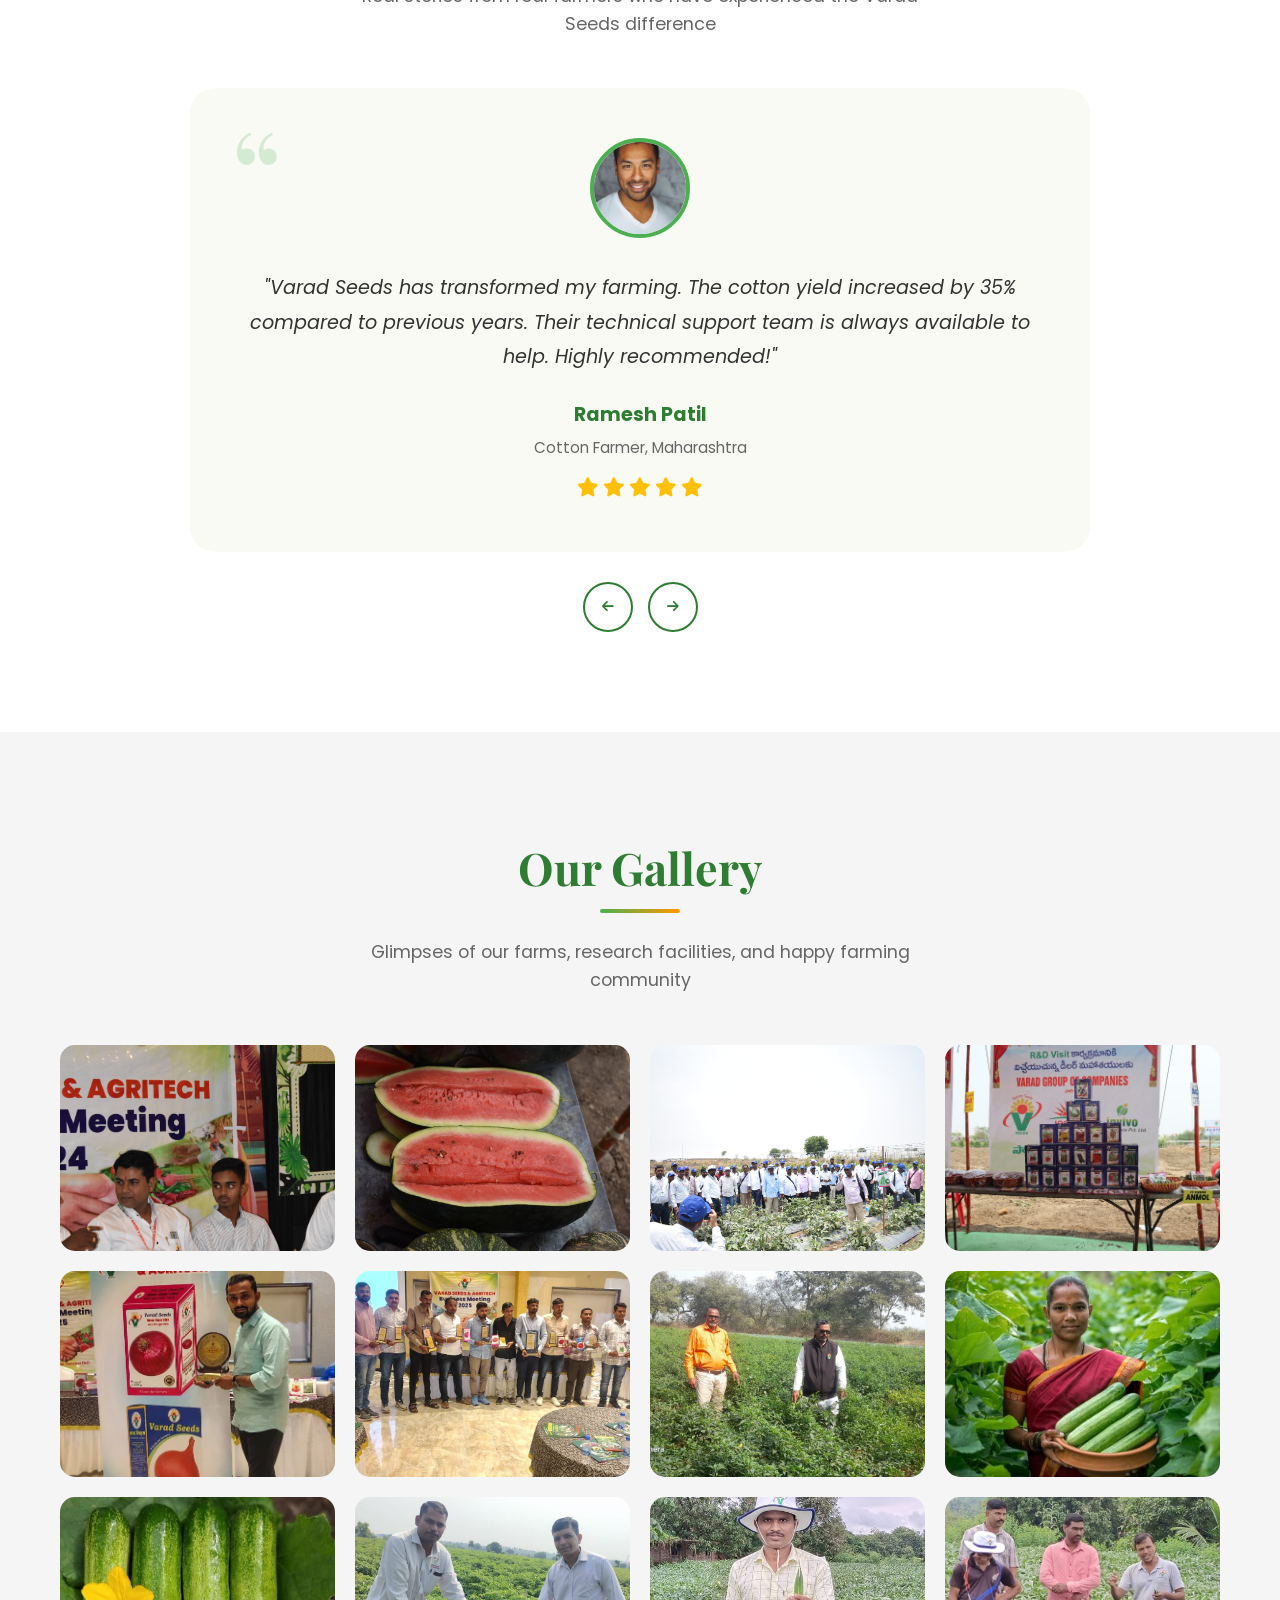
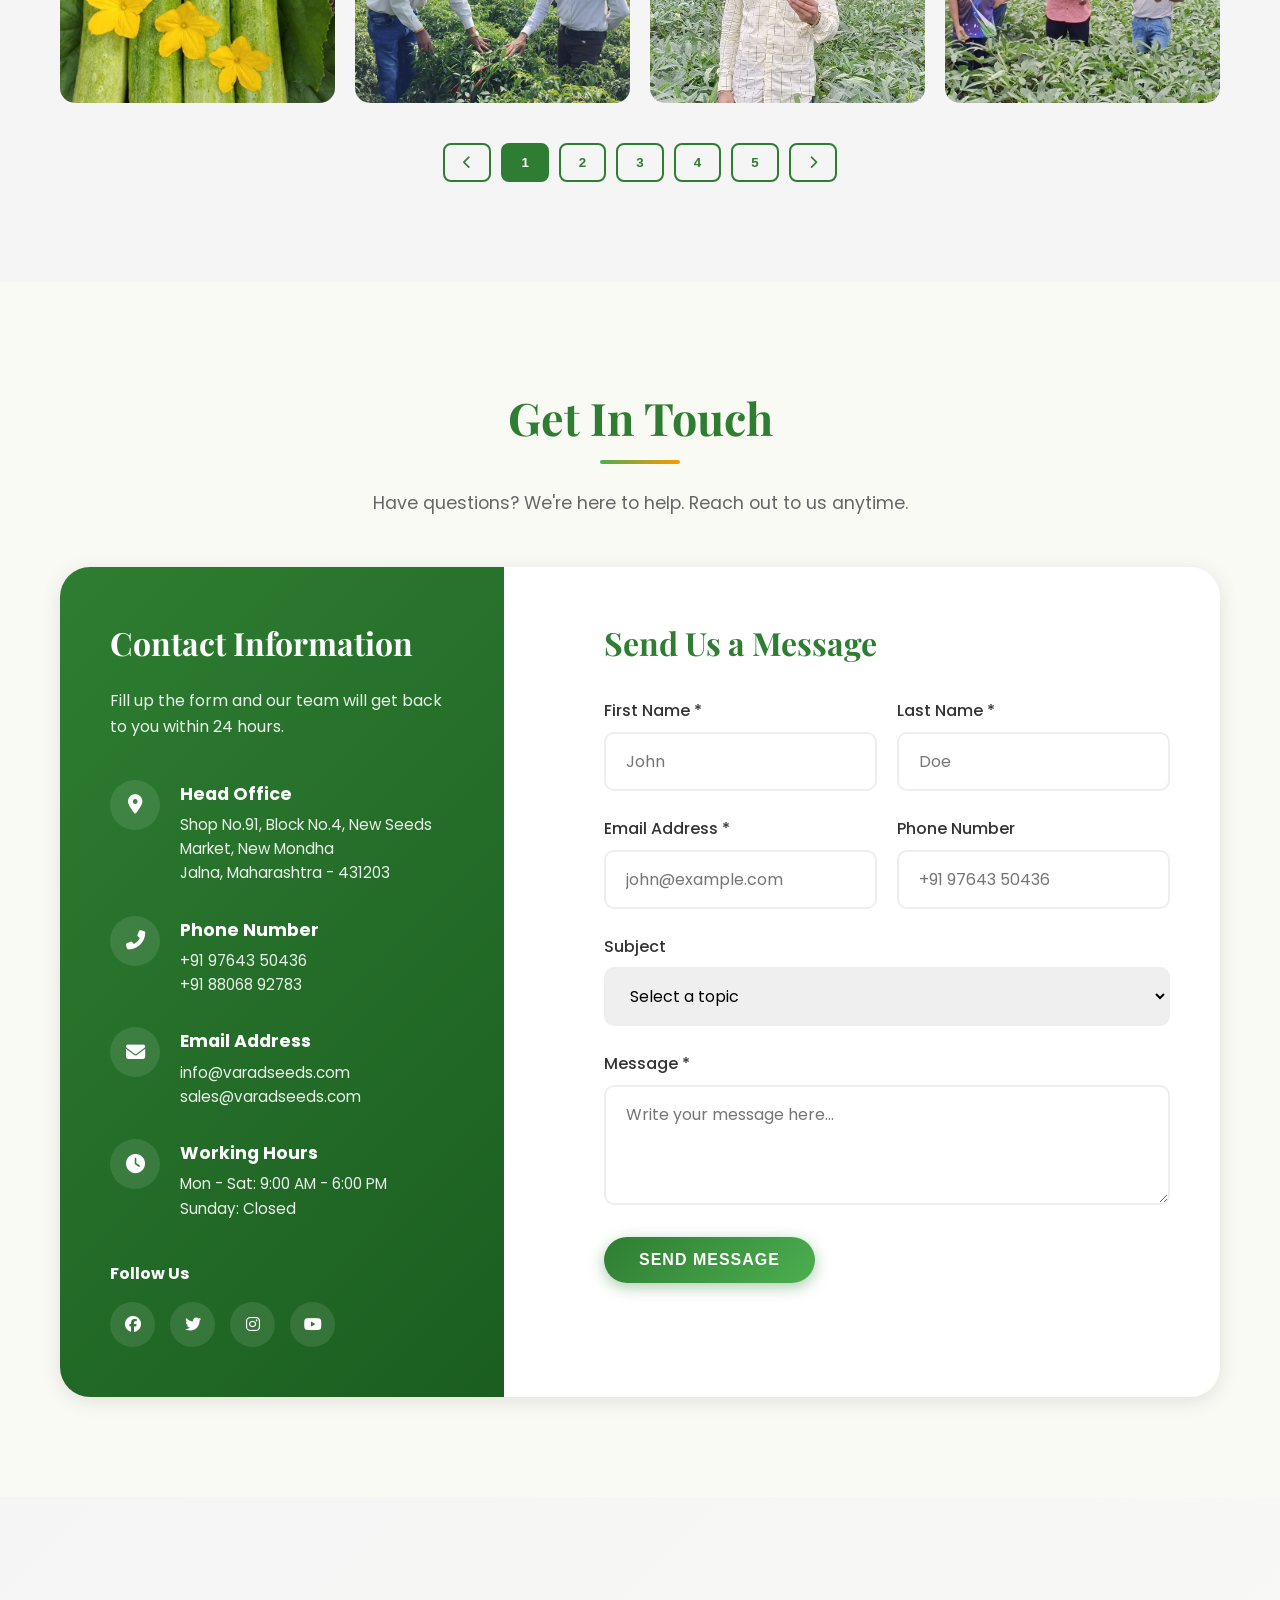
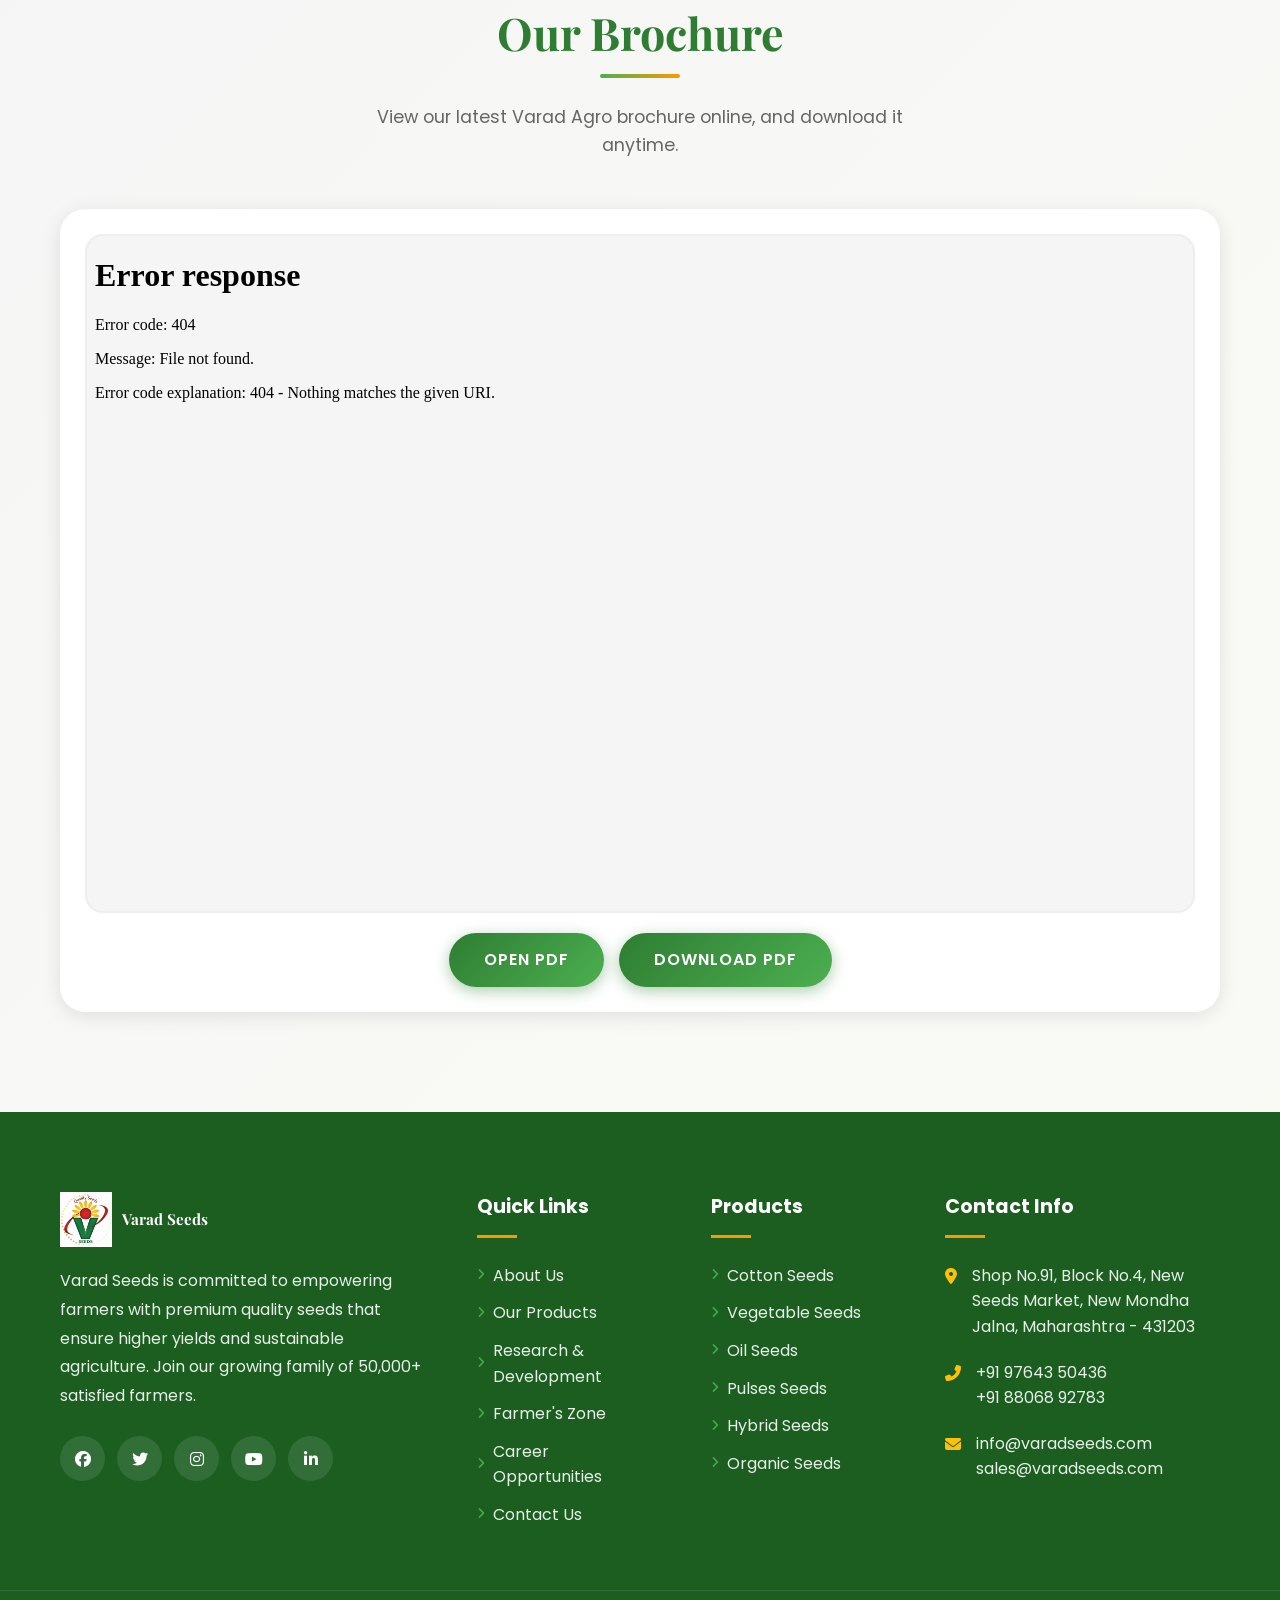
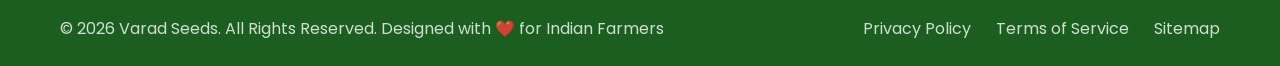
==== commit 92a0d546: "Fix HTML formatting for processing link" ====
--- a/index.html
+++ b/index.html
@@ -153,22 +153,10 @@
                         <li>
                             <a href="#">Infrastructure <i class="fas fa-chevron-down"></i></a>
                             <ul class="dropdown">
-                                <li><a href="processing.html"><i class="fas fa-industry"></i> Processing</a></li>
+                              <li><a href="processing.html"><i class="fas fa-industry"></i> Processing</a></li>
                                 <li><a href="production.html"><i class="fas fa-cogs"></i> Production</a></li>
                                 <li><a href="quality-assurance.html"><i class="fas fa-shield-alt"></i> Quality Assurance</a></li>
                                 <li><a href="research.html"><i class="fas fa-flask"></i> Research & Development</a></li>
-```
-
----
-
-**File: `products.html`** — same exact find & replace as above ✅
-
----
-
-Now **upload your 4 images** as:
-```
-assets/images/site/processing-1.jpg
-assets/images/site/processing-2.jpg
                             </ul>
                         </li>
                         <li>
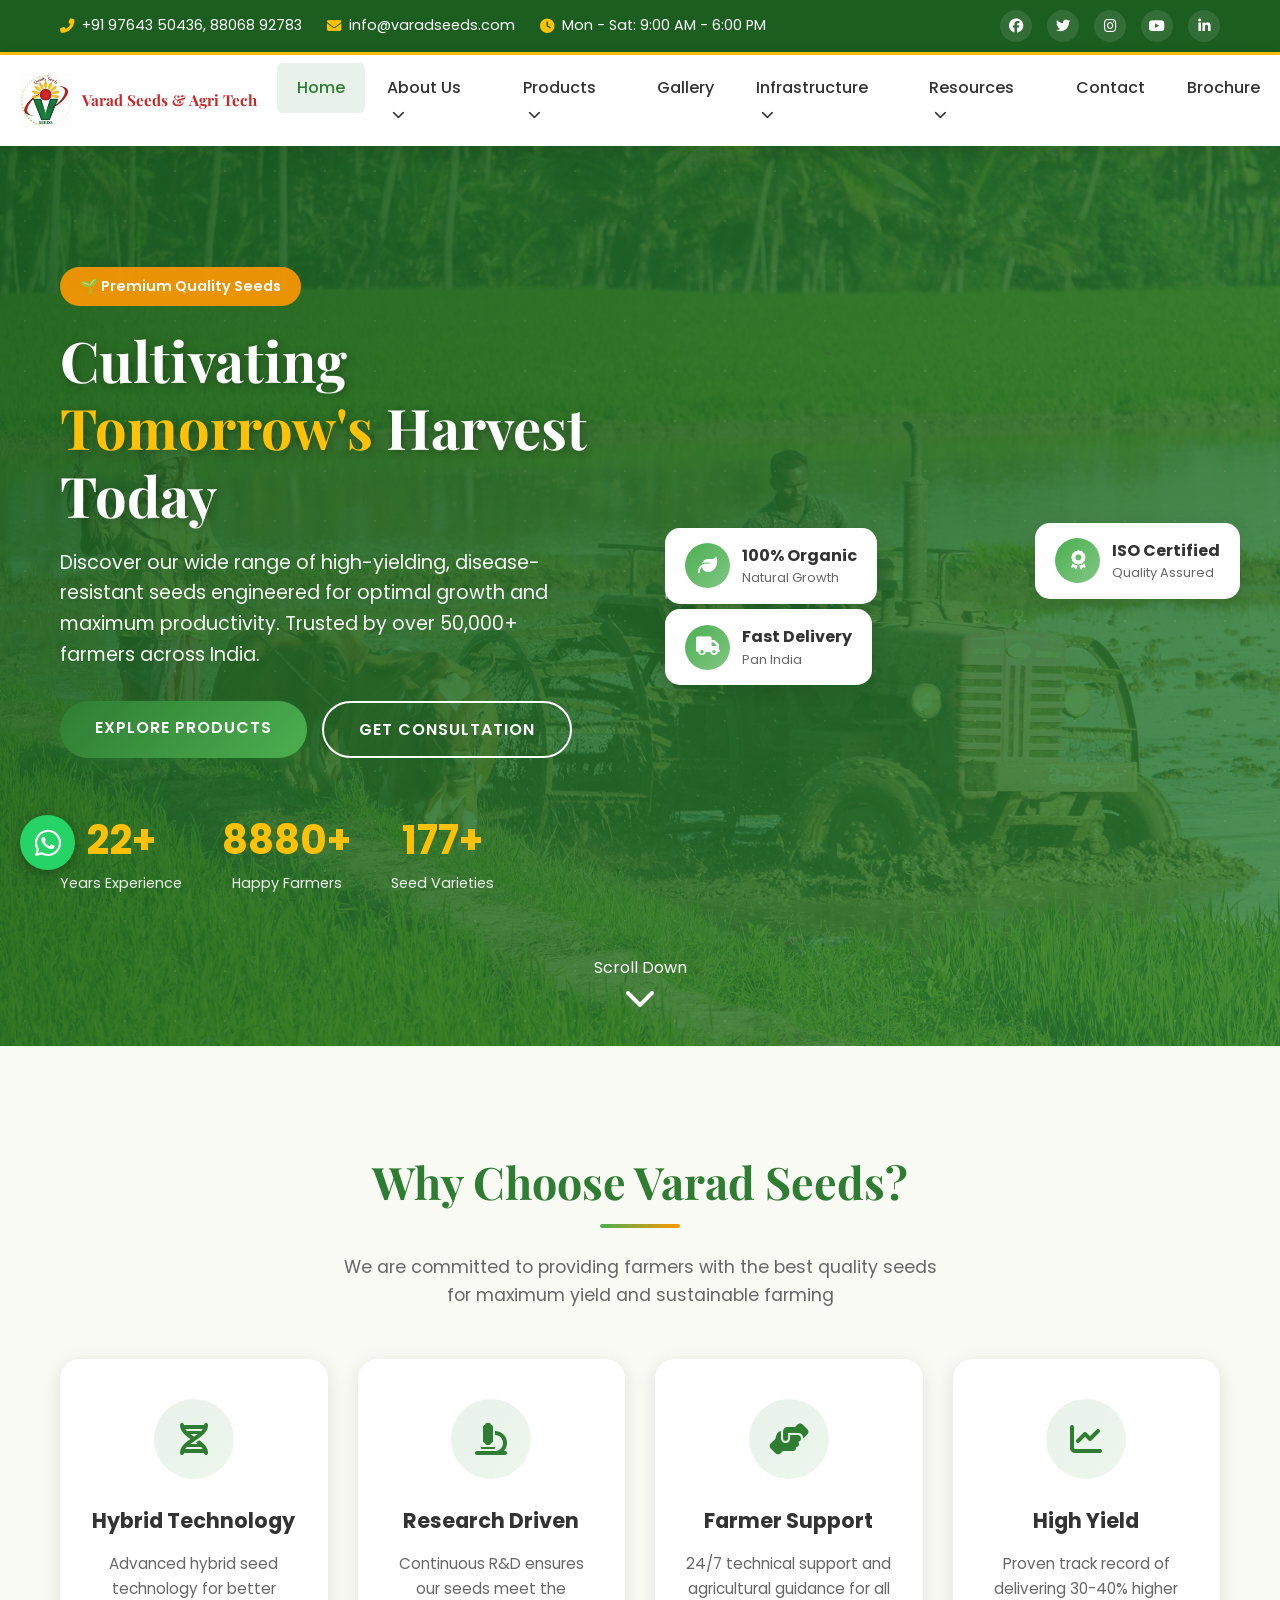
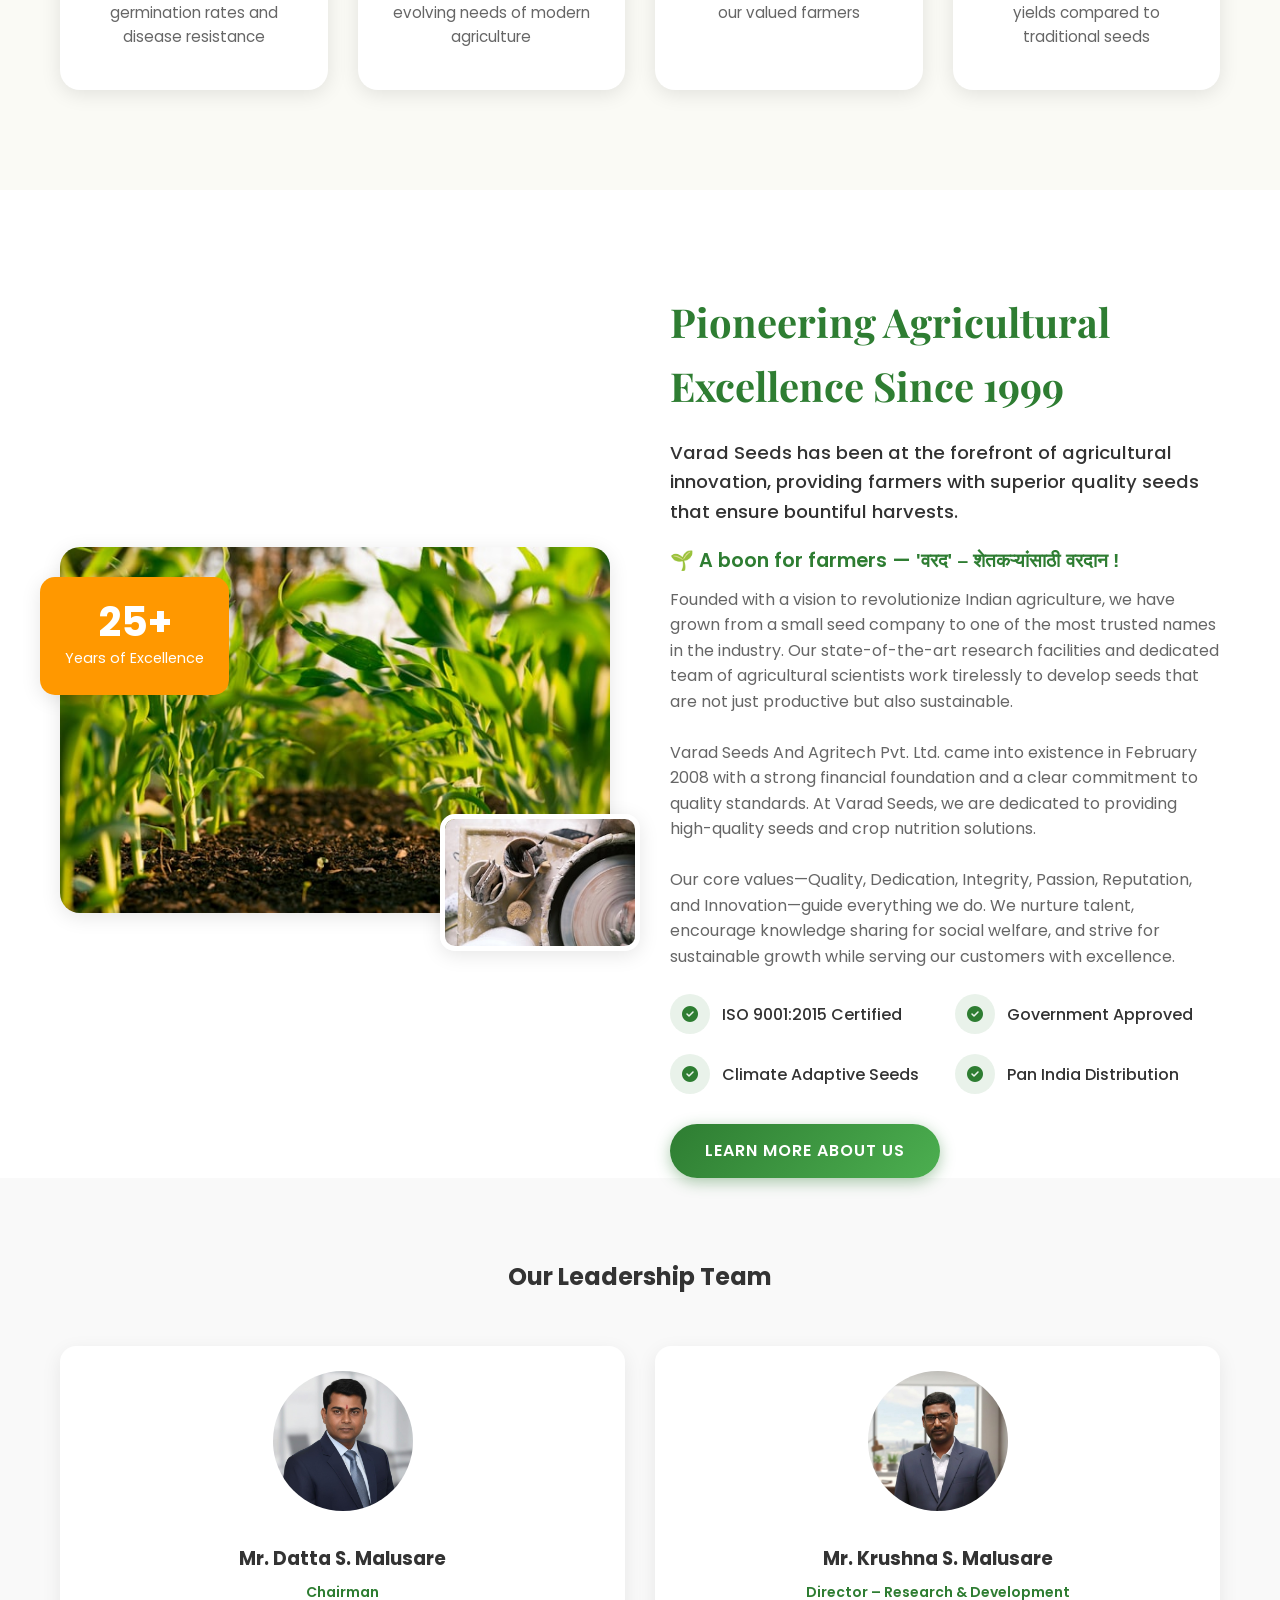
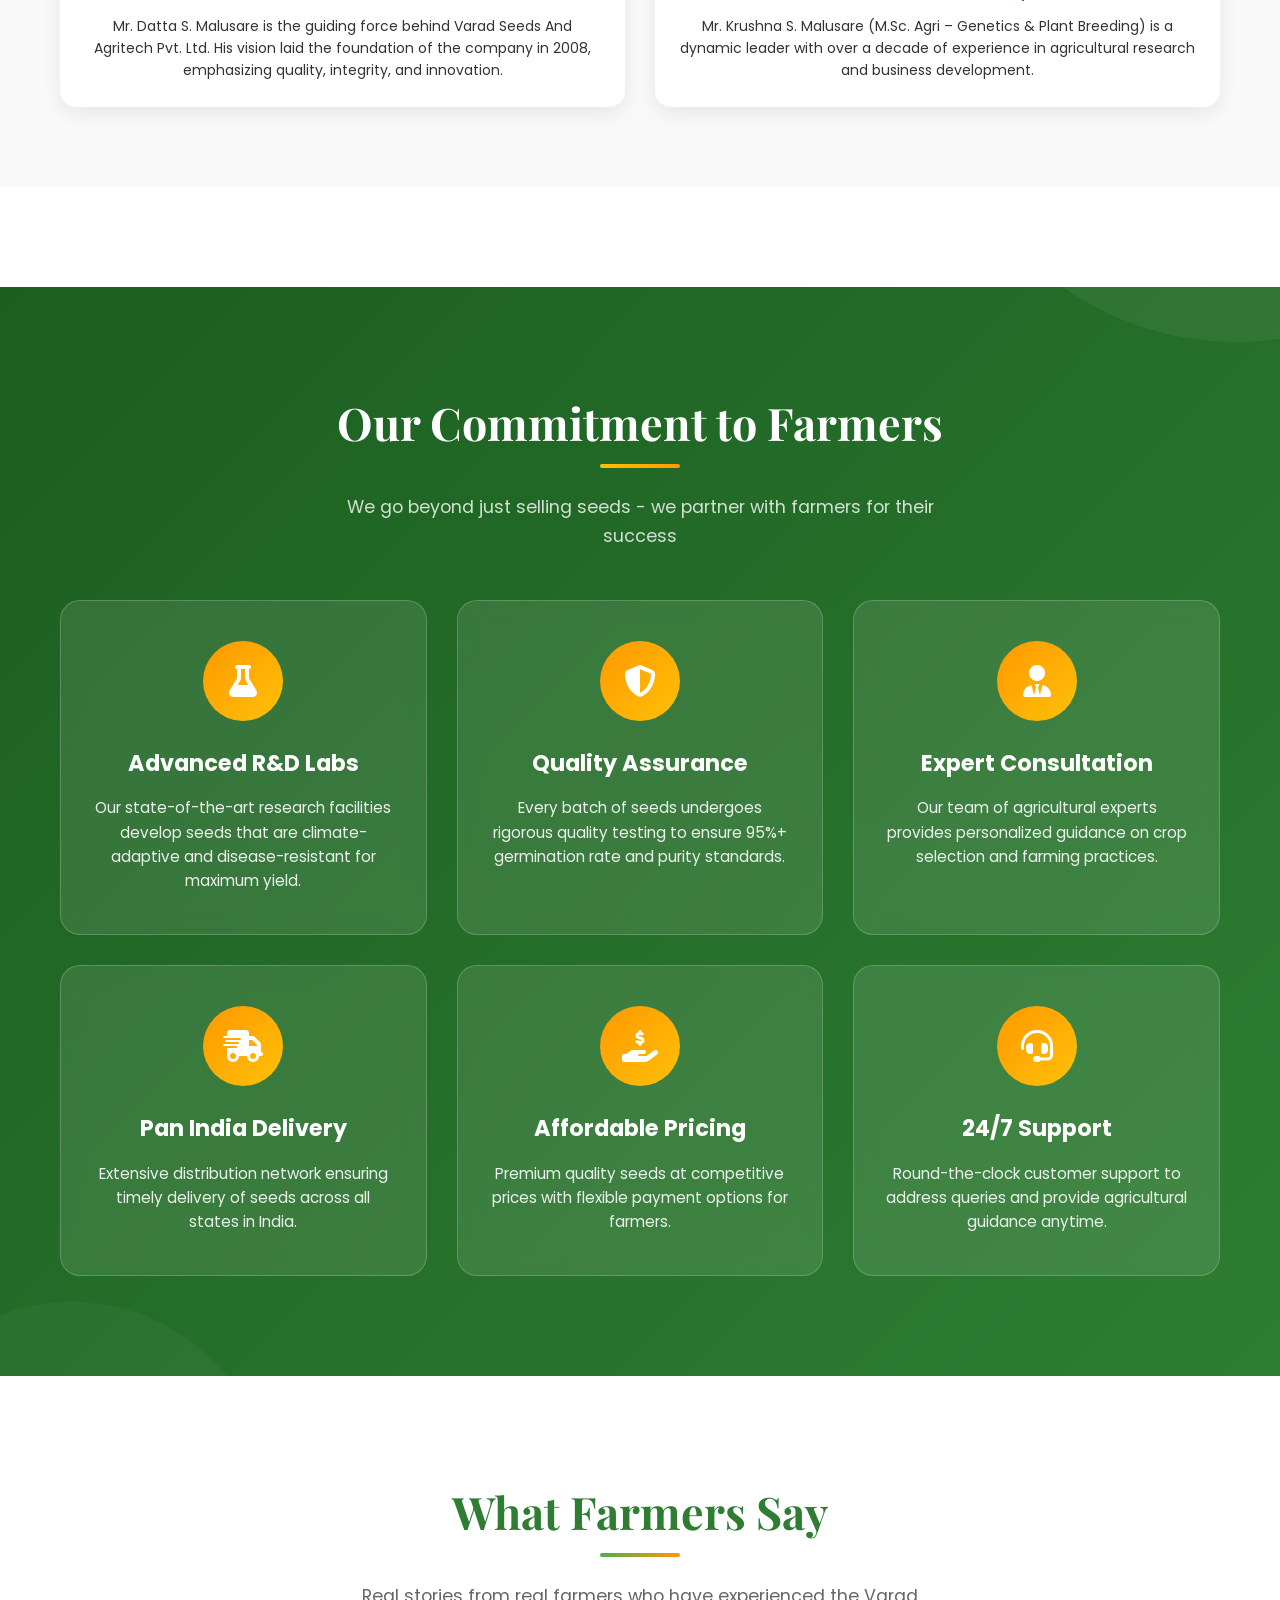
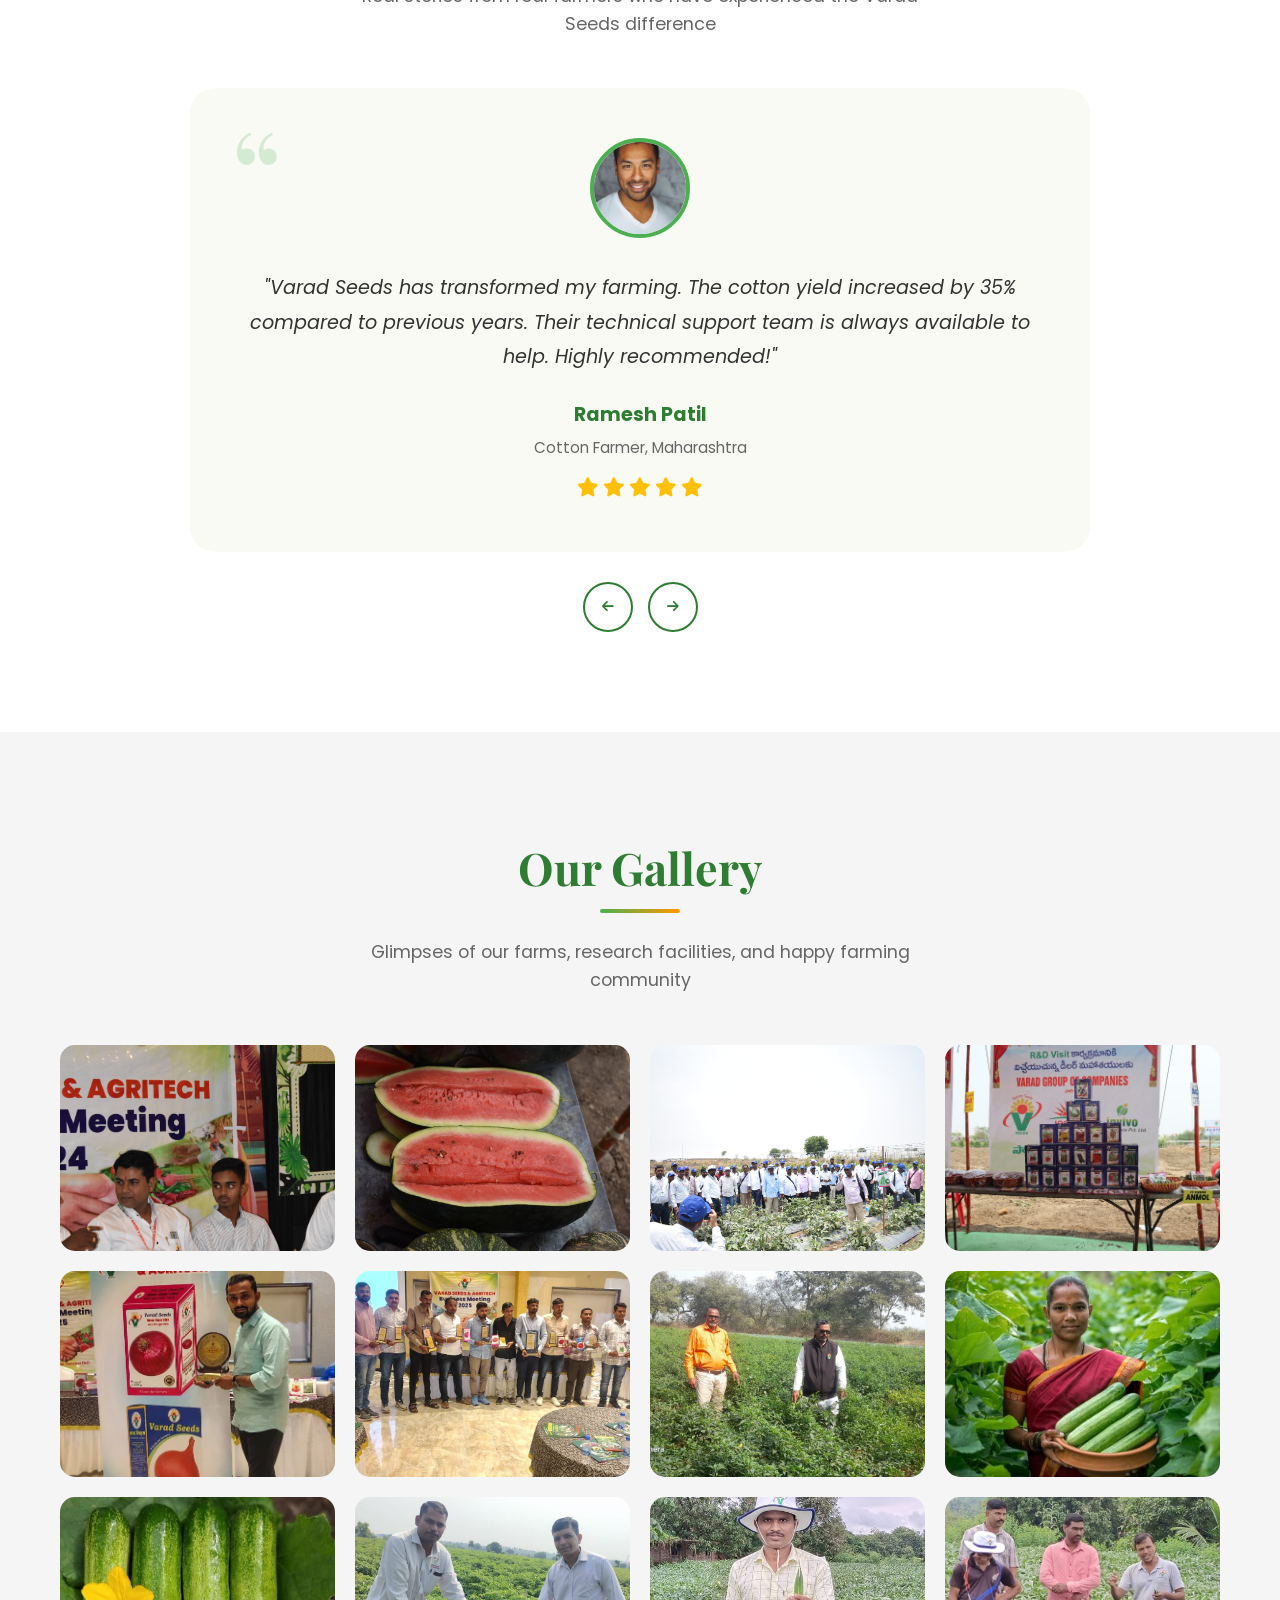
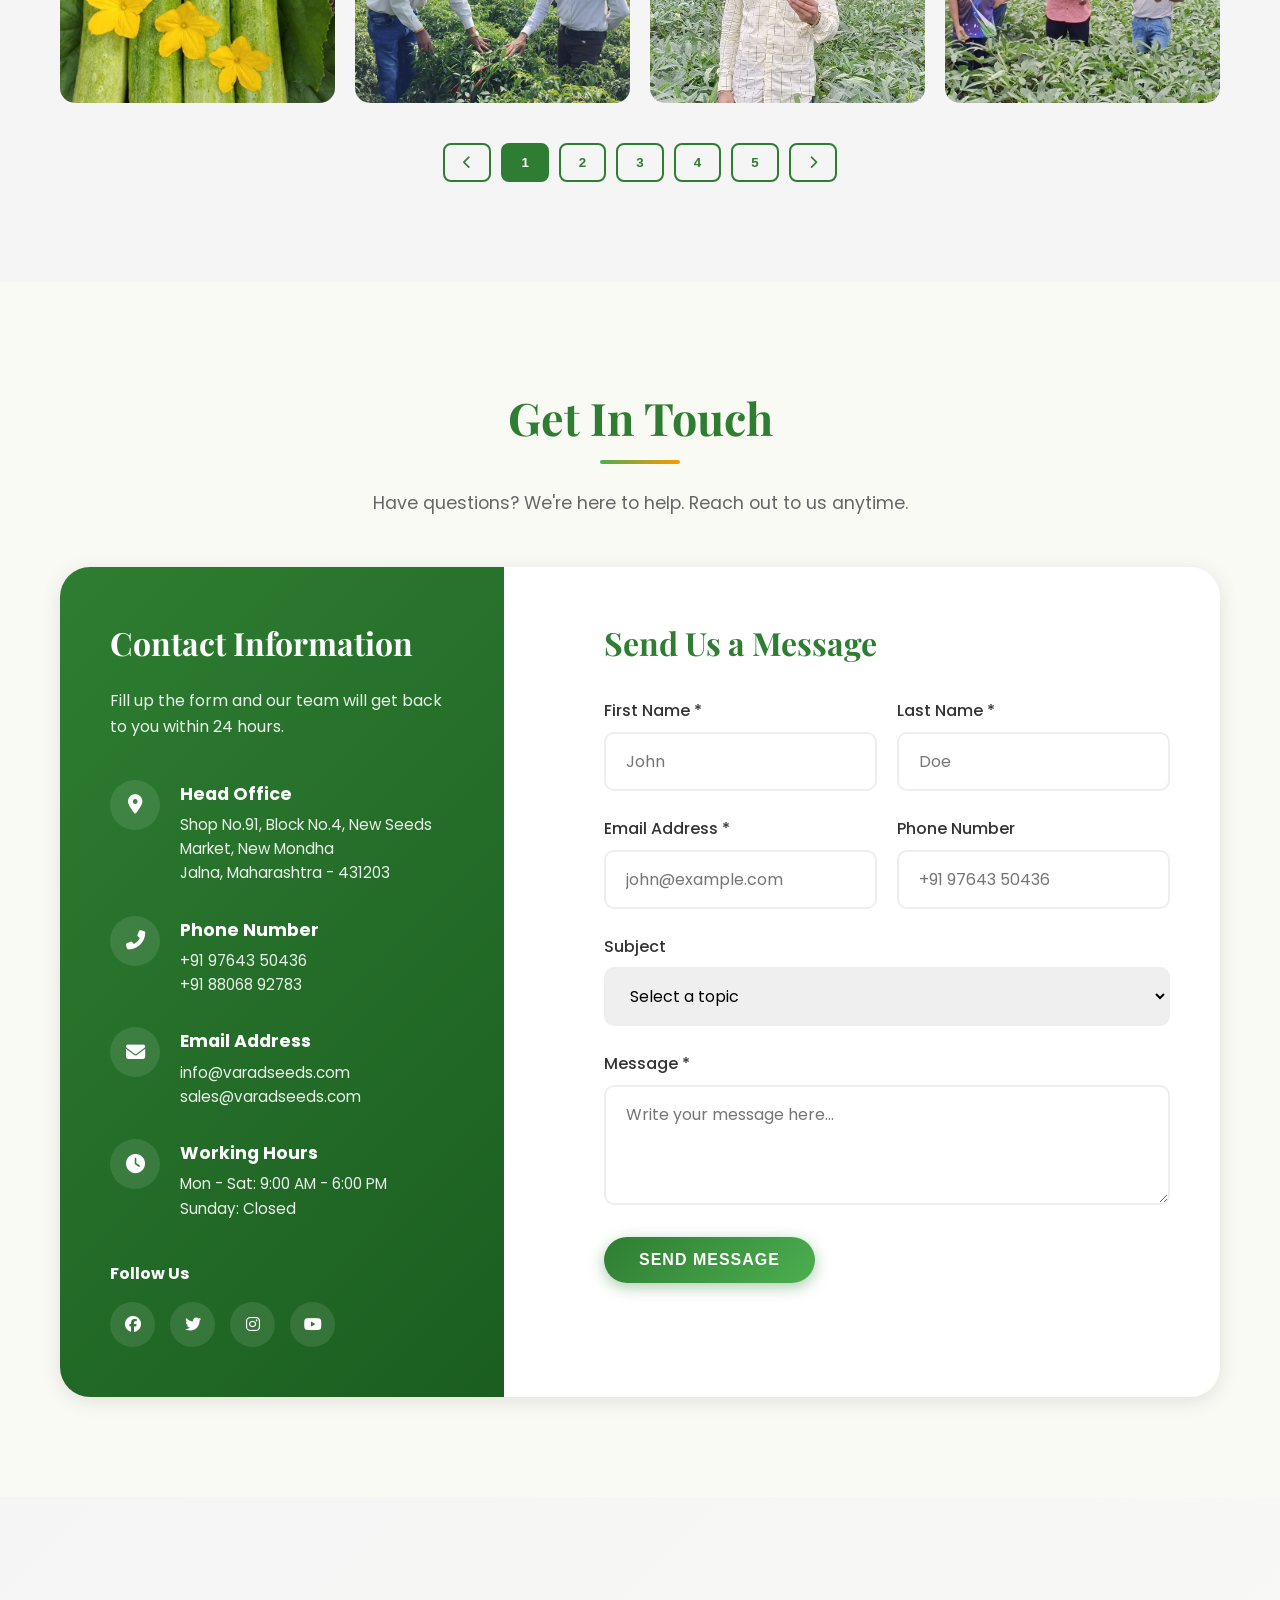
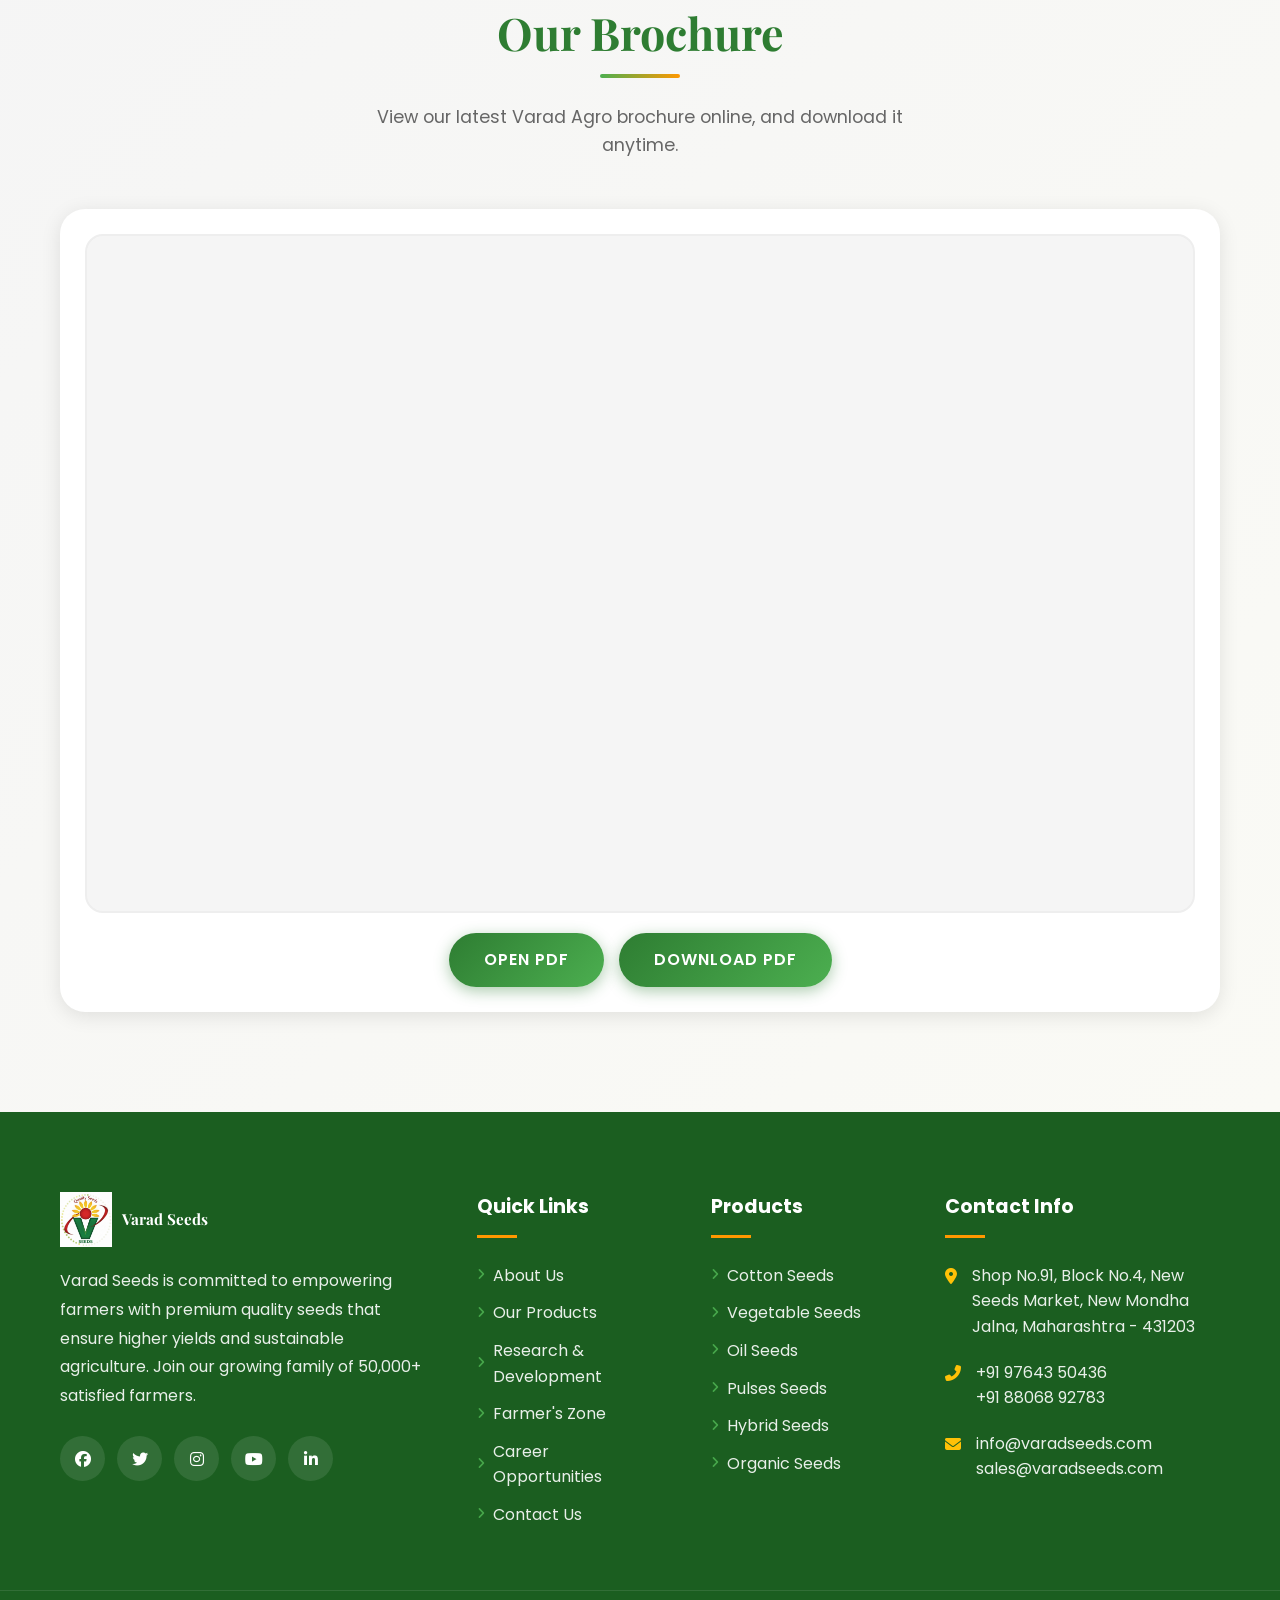
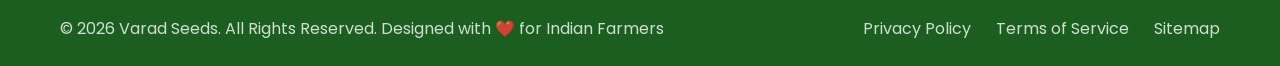
==== commit a97e643a: "Update index.html" ====
--- a/index.html
+++ b/index.html
@@ -79,7 +79,7 @@
 
     <!-- Header -->
     <header>
-        <div class="container">
+       
             <div class="header-main">
                 <a href="index.html" class="logo">
                     <div class="logo-icon">
--- a/css/style.css
+++ b/css/style.css
@@ -261,7 +261,9 @@
     align-items: center;
     gap: 10px;
     flex-shrink: 0;
-}
+    margin-right: 20px;
+}
+
 .logo-icon {
     width: auto;
     height: auto;
@@ -1362,3 +1364,5 @@
     .contact-info,
     .contact-form { padding: 30px; }
 }
+
+ 
